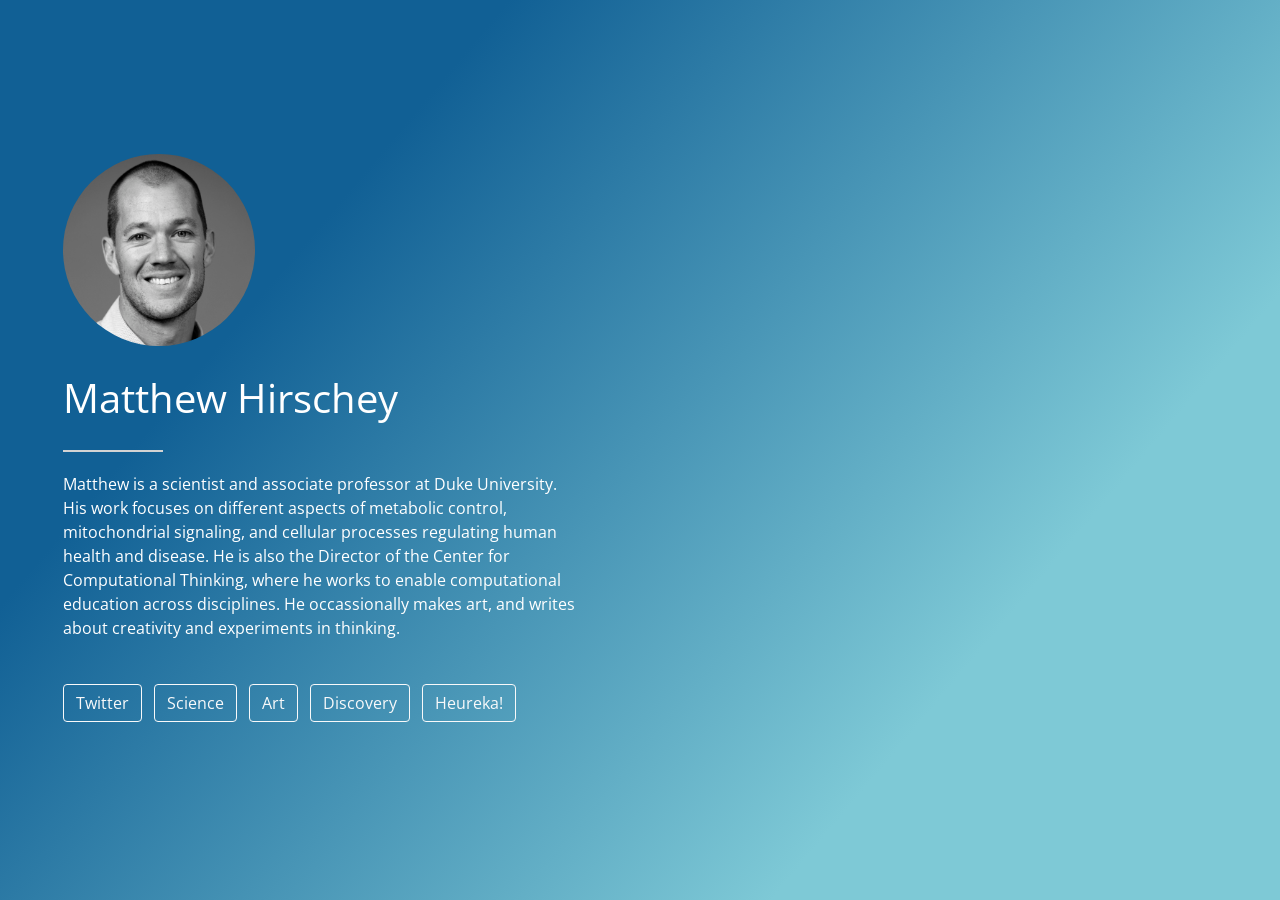
==== index.html @ 36701a54 "add art" ====
<!doctype html>
<html lang="en">
  <head>
    <!-- Required meta tags -->
    <meta charset="utf-8">
    <meta name="viewport" content="width=device-width, initial-scale=1, shrink-to-fit=no">

    <!-- Bootstrap CSS -->
    <link rel="stylesheet" href="data:text/css; charset=utf-8;charset=utf-8,%3Aroot%7B%2D%2Dblue%3A%23007bff%3B%2D%2Dindigo%3A%236610f2%3B%2D%2Dpurple%3A%236f42c1%3B%2D%2Dpink%3A%23e83e8c%3B%2D%2Dred%3A%23dc3545%3B%2D%2Dorange%3A%23fd7e14%3B%2D%2Dyellow%3A%23ffc107%3B%2D%2Dgreen%3A%2328a745%3B%2D%2Dteal%3A%2320c997%3B%2D%2Dcyan%3A%2317a2b8%3B%2D%2Dwhite%3A%23fff%3B%2D%2Dgray%3A%236c757d%3B%2D%2Dgray%2Ddark%3A%23343a40%3B%2D%2Dprimary%3A%23007bff%3B%2D%2Dsecondary%3A%236c757d%3B%2D%2Dsuccess%3A%2328a745%3B%2D%2Dinfo%3A%2317a2b8%3B%2D%2Dwarning%3A%23ffc107%3B%2D%2Ddanger%3A%23dc3545%3B%2D%2Dlight%3A%23f8f9fa%3B%2D%2Ddark%3A%23343a40%3B%2D%2Dbreakpoint%2Dxs%3A0%3B%2D%2Dbreakpoint%2Dsm%3A576px%3B%2D%2Dbreakpoint%2Dmd%3A768px%3B%2D%2Dbreakpoint%2Dlg%3A992px%3B%2D%2Dbreakpoint%2Dxl%3A1200px%3B%2D%2Dfont%2Dfamily%2Dsans%2Dserif%3A%2Dapple%2Dsystem%2CBlinkMacSystemFont%2C%22Segoe%20UI%22%2CRoboto%2C%22Helvetica%20Neue%22%2CArial%2C%22Noto%20Sans%22%2Csans%2Dserif%2C%22Apple%20Color%20Emoji%22%2C%22Segoe%20UI%20Emoji%22%2C%22Segoe%20UI%20Symbol%22%2C%22Noto%20Color%20Emoji%22%3B%2D%2Dfont%2Dfamily%2Dmonospace%3ASFMono%2DRegular%2CMenlo%2CMonaco%2CConsolas%2C%22Liberation%20Mono%22%2C%22Courier%20New%22%2Cmonospace%7D%2A%2C%3A%3Aafter%2C%3A%3Abefore%7Bbox%2Dsizing%3Aborder%2Dbox%7Dhtml%7Bfont%2Dfamily%3Asans%2Dserif%3Bline%2Dheight%3A1%2E15%3B%2Dwebkit%2Dtext%2Dsize%2Dadjust%3A100%25%3B%2Dwebkit%2Dtap%2Dhighlight%2Dcolor%3Atransparent%7Darticle%2Caside%2Cfigcaption%2Cfigure%2Cfooter%2Cheader%2Chgroup%2Cmain%2Cnav%2Csection%7Bdisplay%3Ablock%7Dbody%7Bmargin%3A0%3Bfont%2Dfamily%3A%2Dapple%2Dsystem%2CBlinkMacSystemFont%2C%22Segoe%20UI%22%2CRoboto%2C%22Helvetica%20Neue%22%2CArial%2C%22Noto%20Sans%22%2Csans%2Dserif%2C%22Apple%20Color%20Emoji%22%2C%22Segoe%20UI%20Emoji%22%2C%22Segoe%20UI%20Symbol%22%2C%22Noto%20Color%20Emoji%22%3Bfont%2Dsize%3A1rem%3Bfont%2Dweight%3A400%3Bline%2Dheight%3A1%2E5%3Bcolor%3A%23212529%3Btext%2Dalign%3Aleft%3Bbackground%2Dcolor%3A%23fff%7D%5Btabindex%3D%22%2D1%22%5D%3Afocus%3Anot%28%3Afocus%2Dvisible%29%7Boutline%3A0%21important%7Dhr%7Bbox%2Dsizing%3Acontent%2Dbox%3Bheight%3A0%3Boverflow%3Avisible%7Dh1%2Ch2%2Ch3%2Ch4%2Ch5%2Ch6%7Bmargin%2Dtop%3A0%3Bmargin%2Dbottom%3A%2E5rem%7Dp%7Bmargin%2Dtop%3A0%3Bmargin%2Dbottom%3A1rem%7Dabbr%5Bdata%2Doriginal%2Dtitle%5D%2Cabbr%5Btitle%5D%7Btext%2Ddecoration%3Aunderline%3B%2Dwebkit%2Dtext%2Ddecoration%3Aunderline%20dotted%3Btext%2Ddecoration%3Aunderline%20dotted%3Bcursor%3Ahelp%3Bborder%2Dbottom%3A0%3B%2Dwebkit%2Dtext%2Ddecoration%2Dskip%2Dink%3Anone%3Btext%2Ddecoration%2Dskip%2Dink%3Anone%7Daddress%7Bmargin%2Dbottom%3A1rem%3Bfont%2Dstyle%3Anormal%3Bline%2Dheight%3Ainherit%7Ddl%2Col%2Cul%7Bmargin%2Dtop%3A0%3Bmargin%2Dbottom%3A1rem%7Dol%20ol%2Col%20ul%2Cul%20ol%2Cul%20ul%7Bmargin%2Dbottom%3A0%7Ddt%7Bfont%2Dweight%3A700%7Ddd%7Bmargin%2Dbottom%3A%2E5rem%3Bmargin%2Dleft%3A0%7Dblockquote%7Bmargin%3A0%200%201rem%7Db%2Cstrong%7Bfont%2Dweight%3Abolder%7Dsmall%7Bfont%2Dsize%3A80%25%7Dsub%2Csup%7Bposition%3Arelative%3Bfont%2Dsize%3A75%25%3Bline%2Dheight%3A0%3Bvertical%2Dalign%3Abaseline%7Dsub%7Bbottom%3A%2D%2E25em%7Dsup%7Btop%3A%2D%2E5em%7Da%7Bcolor%3A%23007bff%3Btext%2Ddecoration%3Anone%3Bbackground%2Dcolor%3Atransparent%7Da%3Ahover%7Bcolor%3A%230056b3%3Btext%2Ddecoration%3Aunderline%7Da%3Anot%28%5Bhref%5D%29%7Bcolor%3Ainherit%3Btext%2Ddecoration%3Anone%7Da%3Anot%28%5Bhref%5D%29%3Ahover%7Bcolor%3Ainherit%3Btext%2Ddecoration%3Anone%7Dcode%2Ckbd%2Cpre%2Csamp%7Bfont%2Dfamily%3ASFMono%2DRegular%2CMenlo%2CMonaco%2CConsolas%2C%22Liberation%20Mono%22%2C%22Courier%20New%22%2Cmonospace%3Bfont%2Dsize%3A1em%7Dpre%7Bmargin%2Dtop%3A0%3Bmargin%2Dbottom%3A1rem%3Boverflow%3Aauto%3B%2Dms%2Doverflow%2Dstyle%3Ascrollbar%7Dfigure%7Bmargin%3A0%200%201rem%7Dimg%7Bvertical%2Dalign%3Amiddle%3Bborder%2Dstyle%3Anone%7Dsvg%7Boverflow%3Ahidden%3Bvertical%2Dalign%3Amiddle%7Dtable%7Bborder%2Dcollapse%3Acollapse%7Dcaption%7Bpadding%2Dtop%3A%2E75rem%3Bpadding%2Dbottom%3A%2E75rem%3Bcolor%3A%236c757d%3Btext%2Dalign%3Aleft%3Bcaption%2Dside%3Abottom%7Dth%7Btext%2Dalign%3Ainherit%7Dlabel%7Bdisplay%3Ainline%2Dblock%3Bmargin%2Dbottom%3A%2E5rem%7Dbutton%7Bborder%2Dradius%3A0%7Dbutton%3Afocus%7Boutline%3A1px%20dotted%3Boutline%3A5px%20auto%20%2Dwebkit%2Dfocus%2Dring%2Dcolor%7Dbutton%2Cinput%2Coptgroup%2Cselect%2Ctextarea%7Bmargin%3A0%3Bfont%2Dfamily%3Ainherit%3Bfont%2Dsize%3Ainherit%3Bline%2Dheight%3Ainherit%7Dbutton%2Cinput%7Boverflow%3Avisible%7Dbutton%2Cselect%7Btext%2Dtransform%3Anone%7D%5Brole%3Dbutton%5D%7Bcursor%3Apointer%7Dselect%7Bword%2Dwrap%3Anormal%7D%5Btype%3Dbutton%5D%2C%5Btype%3Dreset%5D%2C%5Btype%3Dsubmit%5D%2Cbutton%7B%2Dwebkit%2Dappearance%3Abutton%7D%5Btype%3Dbutton%5D%3Anot%28%3Adisabled%29%2C%5Btype%3Dreset%5D%3Anot%28%3Adisabled%29%2C%5Btype%3Dsubmit%5D%3Anot%28%3Adisabled%29%2Cbutton%3Anot%28%3Adisabled%29%7Bcursor%3Apointer%7D%5Btype%3Dbutton%5D%3A%3A%2Dmoz%2Dfocus%2Dinner%2C%5Btype%3Dreset%5D%3A%3A%2Dmoz%2Dfocus%2Dinner%2C%5Btype%3Dsubmit%5D%3A%3A%2Dmoz%2Dfocus%2Dinner%2Cbutton%3A%3A%2Dmoz%2Dfocus%2Dinner%7Bpadding%3A0%3Bborder%2Dstyle%3Anone%7Dinput%5Btype%3Dcheckbox%5D%2Cinput%5Btype%3Dradio%5D%7Bbox%2Dsizing%3Aborder%2Dbox%3Bpadding%3A0%7Dtextarea%7Boverflow%3Aauto%3Bresize%3Avertical%7Dfieldset%7Bmin%2Dwidth%3A0%3Bpadding%3A0%3Bmargin%3A0%3Bborder%3A0%7Dlegend%7Bdisplay%3Ablock%3Bwidth%3A100%25%3Bmax%2Dwidth%3A100%25%3Bpadding%3A0%3Bmargin%2Dbottom%3A%2E5rem%3Bfont%2Dsize%3A1%2E5rem%3Bline%2Dheight%3Ainherit%3Bcolor%3Ainherit%3Bwhite%2Dspace%3Anormal%7Dprogress%7Bvertical%2Dalign%3Abaseline%7D%5Btype%3Dnumber%5D%3A%3A%2Dwebkit%2Dinner%2Dspin%2Dbutton%2C%5Btype%3Dnumber%5D%3A%3A%2Dwebkit%2Douter%2Dspin%2Dbutton%7Bheight%3Aauto%7D%5Btype%3Dsearch%5D%7Boutline%2Doffset%3A%2D2px%3B%2Dwebkit%2Dappearance%3Anone%7D%5Btype%3Dsearch%5D%3A%3A%2Dwebkit%2Dsearch%2Ddecoration%7B%2Dwebkit%2Dappearance%3Anone%7D%3A%3A%2Dwebkit%2Dfile%2Dupload%2Dbutton%7Bfont%3Ainherit%3B%2Dwebkit%2Dappearance%3Abutton%7Doutput%7Bdisplay%3Ainline%2Dblock%7Dsummary%7Bdisplay%3Alist%2Ditem%3Bcursor%3Apointer%7Dtemplate%7Bdisplay%3Anone%7D%5Bhidden%5D%7Bdisplay%3Anone%21important%7D%2Eh1%2C%2Eh2%2C%2Eh3%2C%2Eh4%2C%2Eh5%2C%2Eh6%2Ch1%2Ch2%2Ch3%2Ch4%2Ch5%2Ch6%7Bmargin%2Dbottom%3A%2E5rem%3Bfont%2Dweight%3A500%3Bline%2Dheight%3A1%2E2%7D%2Eh1%2Ch1%7Bfont%2Dsize%3A2%2E5rem%7D%2Eh2%2Ch2%7Bfont%2Dsize%3A2rem%7D%2Eh3%2Ch3%7Bfont%2Dsize%3A1%2E75rem%7D%2Eh4%2Ch4%7Bfont%2Dsize%3A1%2E5rem%7D%2Eh5%2Ch5%7Bfont%2Dsize%3A1%2E25rem%7D%2Eh6%2Ch6%7Bfont%2Dsize%3A1rem%7D%2Elead%7Bfont%2Dsize%3A1%2E25rem%3Bfont%2Dweight%3A300%7D%2Edisplay%2D1%7Bfont%2Dsize%3A6rem%3Bfont%2Dweight%3A300%3Bline%2Dheight%3A1%2E2%7D%2Edisplay%2D2%7Bfont%2Dsize%3A5%2E5rem%3Bfont%2Dweight%3A300%3Bline%2Dheight%3A1%2E2%7D%2Edisplay%2D3%7Bfont%2Dsize%3A4%2E5rem%3Bfont%2Dweight%3A300%3Bline%2Dheight%3A1%2E2%7D%2Edisplay%2D4%7Bfont%2Dsize%3A3%2E5rem%3Bfont%2Dweight%3A300%3Bline%2Dheight%3A1%2E2%7Dhr%7Bmargin%2Dtop%3A1rem%3Bmargin%2Dbottom%3A1rem%3Bborder%3A0%3Bborder%2Dtop%3A1px%20solid%20rgba%280%2C0%2C0%2C%2E1%29%7D%2Esmall%2Csmall%7Bfont%2Dsize%3A80%25%3Bfont%2Dweight%3A400%7D%2Emark%2Cmark%7Bpadding%3A%2E2em%3Bbackground%2Dcolor%3A%23fcf8e3%7D%2Elist%2Dunstyled%7Bpadding%2Dleft%3A0%3Blist%2Dstyle%3Anone%7D%2Elist%2Dinline%7Bpadding%2Dleft%3A0%3Blist%2Dstyle%3Anone%7D%2Elist%2Dinline%2Ditem%7Bdisplay%3Ainline%2Dblock%7D%2Elist%2Dinline%2Ditem%3Anot%28%3Alast%2Dchild%29%7Bmargin%2Dright%3A%2E5rem%7D%2Einitialism%7Bfont%2Dsize%3A90%25%3Btext%2Dtransform%3Auppercase%7D%2Eblockquote%7Bmargin%2Dbottom%3A1rem%3Bfont%2Dsize%3A1%2E25rem%7D%2Eblockquote%2Dfooter%7Bdisplay%3Ablock%3Bfont%2Dsize%3A80%25%3Bcolor%3A%236c757d%7D%2Eblockquote%2Dfooter%3A%3Abefore%7Bcontent%3A%22%5C2014%5C00A0%22%7D%2Eimg%2Dfluid%7Bmax%2Dwidth%3A100%25%3Bheight%3Aauto%7D%2Eimg%2Dthumbnail%7Bpadding%3A%2E25rem%3Bbackground%2Dcolor%3A%23fff%3Bborder%3A1px%20solid%20%23dee2e6%3Bborder%2Dradius%3A%2E25rem%3Bmax%2Dwidth%3A100%25%3Bheight%3Aauto%7D%2Efigure%7Bdisplay%3Ainline%2Dblock%7D%2Efigure%2Dimg%7Bmargin%2Dbottom%3A%2E5rem%3Bline%2Dheight%3A1%7D%2Efigure%2Dcaption%7Bfont%2Dsize%3A90%25%3Bcolor%3A%236c757d%7Dcode%7Bfont%2Dsize%3A87%2E5%25%3Bcolor%3A%23e83e8c%3Bword%2Dwrap%3Abreak%2Dword%7Da%3Ecode%7Bcolor%3Ainherit%7Dkbd%7Bpadding%3A%2E2rem%20%2E4rem%3Bfont%2Dsize%3A87%2E5%25%3Bcolor%3A%23fff%3Bbackground%2Dcolor%3A%23212529%3Bborder%2Dradius%3A%2E2rem%7Dkbd%20kbd%7Bpadding%3A0%3Bfont%2Dsize%3A100%25%3Bfont%2Dweight%3A700%7Dpre%7Bdisplay%3Ablock%3Bfont%2Dsize%3A87%2E5%25%3Bcolor%3A%23212529%7Dpre%20code%7Bfont%2Dsize%3Ainherit%3Bcolor%3Ainherit%3Bword%2Dbreak%3Anormal%7D%2Epre%2Dscrollable%7Bmax%2Dheight%3A340px%3Boverflow%2Dy%3Ascroll%7D%2Econtainer%7Bwidth%3A100%25%3Bpadding%2Dright%3A15px%3Bpadding%2Dleft%3A15px%3Bmargin%2Dright%3Aauto%3Bmargin%2Dleft%3Aauto%7D%40media%20%28min%2Dwidth%3A576px%29%7B%2Econtainer%7Bmax%2Dwidth%3A540px%7D%7D%40media%20%28min%2Dwidth%3A768px%29%7B%2Econtainer%7Bmax%2Dwidth%3A720px%7D%7D%40media%20%28min%2Dwidth%3A992px%29%7B%2Econtainer%7Bmax%2Dwidth%3A960px%7D%7D%40media%20%28min%2Dwidth%3A1200px%29%7B%2Econtainer%7Bmax%2Dwidth%3A1140px%7D%7D%2Econtainer%2Dfluid%2C%2Econtainer%2Dlg%2C%2Econtainer%2Dmd%2C%2Econtainer%2Dsm%2C%2Econtainer%2Dxl%7Bwidth%3A100%25%3Bpadding%2Dright%3A15px%3Bpadding%2Dleft%3A15px%3Bmargin%2Dright%3Aauto%3Bmargin%2Dleft%3Aauto%7D%40media%20%28min%2Dwidth%3A576px%29%7B%2Econtainer%2C%2Econtainer%2Dsm%7Bmax%2Dwidth%3A540px%7D%7D%40media%20%28min%2Dwidth%3A768px%29%7B%2Econtainer%2C%2Econtainer%2Dmd%2C%2Econtainer%2Dsm%7Bmax%2Dwidth%3A720px%7D%7D%40media%20%28min%2Dwidth%3A992px%29%7B%2Econtainer%2C%2Econtainer%2Dlg%2C%2Econtainer%2Dmd%2C%2Econtainer%2Dsm%7Bmax%2Dwidth%3A960px%7D%7D%40media%20%28min%2Dwidth%3A1200px%29%7B%2Econtainer%2C%2Econtainer%2Dlg%2C%2Econtainer%2Dmd%2C%2Econtainer%2Dsm%2C%2Econtainer%2Dxl%7Bmax%2Dwidth%3A1140px%7D%7D%2Erow%7Bdisplay%3A%2Dms%2Dflexbox%3Bdisplay%3Aflex%3B%2Dms%2Dflex%2Dwrap%3Awrap%3Bflex%2Dwrap%3Awrap%3Bmargin%2Dright%3A%2D15px%3Bmargin%2Dleft%3A%2D15px%7D%2Eno%2Dgutters%7Bmargin%2Dright%3A0%3Bmargin%2Dleft%3A0%7D%2Eno%2Dgutters%3E%2Ecol%2C%2Eno%2Dgutters%3E%5Bclass%2A%3Dcol%2D%5D%7Bpadding%2Dright%3A0%3Bpadding%2Dleft%3A0%7D%2Ecol%2C%2Ecol%2D1%2C%2Ecol%2D10%2C%2Ecol%2D11%2C%2Ecol%2D12%2C%2Ecol%2D2%2C%2Ecol%2D3%2C%2Ecol%2D4%2C%2Ecol%2D5%2C%2Ecol%2D6%2C%2Ecol%2D7%2C%2Ecol%2D8%2C%2Ecol%2D9%2C%2Ecol%2Dauto%2C%2Ecol%2Dlg%2C%2Ecol%2Dlg%2D1%2C%2Ecol%2Dlg%2D10%2C%2Ecol%2Dlg%2D11%2C%2Ecol%2Dlg%2D12%2C%2Ecol%2Dlg%2D2%2C%2Ecol%2Dlg%2D3%2C%2Ecol%2Dlg%2D4%2C%2Ecol%2Dlg%2D5%2C%2Ecol%2Dlg%2D6%2C%2Ecol%2Dlg%2D7%2C%2Ecol%2Dlg%2D8%2C%2Ecol%2Dlg%2D9%2C%2Ecol%2Dlg%2Dauto%2C%2Ecol%2Dmd%2C%2Ecol%2Dmd%2D1%2C%2Ecol%2Dmd%2D10%2C%2Ecol%2Dmd%2D11%2C%2Ecol%2Dmd%2D12%2C%2Ecol%2Dmd%2D2%2C%2Ecol%2Dmd%2D3%2C%2Ecol%2Dmd%2D4%2C%2Ecol%2Dmd%2D5%2C%2Ecol%2Dmd%2D6%2C%2Ecol%2Dmd%2D7%2C%2Ecol%2Dmd%2D8%2C%2Ecol%2Dmd%2D9%2C%2Ecol%2Dmd%2Dauto%2C%2Ecol%2Dsm%2C%2Ecol%2Dsm%2D1%2C%2Ecol%2Dsm%2D10%2C%2Ecol%2Dsm%2D11%2C%2Ecol%2Dsm%2D12%2C%2Ecol%2Dsm%2D2%2C%2Ecol%2Dsm%2D3%2C%2Ecol%2Dsm%2D4%2C%2Ecol%2Dsm%2D5%2C%2Ecol%2Dsm%2D6%2C%2Ecol%2Dsm%2D7%2C%2Ecol%2Dsm%2D8%2C%2Ecol%2Dsm%2D9%2C%2Ecol%2Dsm%2Dauto%2C%2Ecol%2Dxl%2C%2Ecol%2Dxl%2D1%2C%2Ecol%2Dxl%2D10%2C%2Ecol%2Dxl%2D11%2C%2Ecol%2Dxl%2D12%2C%2Ecol%2Dxl%2D2%2C%2Ecol%2Dxl%2D3%2C%2Ecol%2Dxl%2D4%2C%2Ecol%2Dxl%2D5%2C%2Ecol%2Dxl%2D6%2C%2Ecol%2Dxl%2D7%2C%2Ecol%2Dxl%2D8%2C%2Ecol%2Dxl%2D9%2C%2Ecol%2Dxl%2Dauto%7Bposition%3Arelative%3Bwidth%3A100%25%3Bpadding%2Dright%3A15px%3Bpadding%2Dleft%3A15px%7D%2Ecol%7B%2Dms%2Dflex%2Dpreferred%2Dsize%3A0%3Bflex%2Dbasis%3A0%3B%2Dms%2Dflex%2Dpositive%3A1%3Bflex%2Dgrow%3A1%3Bmin%2Dwidth%3A0%3Bmax%2Dwidth%3A100%25%7D%2Erow%2Dcols%2D1%3E%2A%7B%2Dms%2Dflex%3A0%200%20100%25%3Bflex%3A0%200%20100%25%3Bmax%2Dwidth%3A100%25%7D%2Erow%2Dcols%2D2%3E%2A%7B%2Dms%2Dflex%3A0%200%2050%25%3Bflex%3A0%200%2050%25%3Bmax%2Dwidth%3A50%25%7D%2Erow%2Dcols%2D3%3E%2A%7B%2Dms%2Dflex%3A0%200%2033%2E333333%25%3Bflex%3A0%200%2033%2E333333%25%3Bmax%2Dwidth%3A33%2E333333%25%7D%2Erow%2Dcols%2D4%3E%2A%7B%2Dms%2Dflex%3A0%200%2025%25%3Bflex%3A0%200%2025%25%3Bmax%2Dwidth%3A25%25%7D%2Erow%2Dcols%2D5%3E%2A%7B%2Dms%2Dflex%3A0%200%2020%25%3Bflex%3A0%200%2020%25%3Bmax%2Dwidth%3A20%25%7D%2Erow%2Dcols%2D6%3E%2A%7B%2Dms%2Dflex%3A0%200%2016%2E666667%25%3Bflex%3A0%200%2016%2E666667%25%3Bmax%2Dwidth%3A16%2E666667%25%7D%2Ecol%2Dauto%7B%2Dms%2Dflex%3A0%200%20auto%3Bflex%3A0%200%20auto%3Bwidth%3Aauto%3Bmax%2Dwidth%3A100%25%7D%2Ecol%2D1%7B%2Dms%2Dflex%3A0%200%208%2E333333%25%3Bflex%3A0%200%208%2E333333%25%3Bmax%2Dwidth%3A8%2E333333%25%7D%2Ecol%2D2%7B%2Dms%2Dflex%3A0%200%2016%2E666667%25%3Bflex%3A0%200%2016%2E666667%25%3Bmax%2Dwidth%3A16%2E666667%25%7D%2Ecol%2D3%7B%2Dms%2Dflex%3A0%200%2025%25%3Bflex%3A0%200%2025%25%3Bmax%2Dwidth%3A25%25%7D%2Ecol%2D4%7B%2Dms%2Dflex%3A0%200%2033%2E333333%25%3Bflex%3A0%200%2033%2E333333%25%3Bmax%2Dwidth%3A33%2E333333%25%7D%2Ecol%2D5%7B%2Dms%2Dflex%3A0%200%2041%2E666667%25%3Bflex%3A0%200%2041%2E666667%25%3Bmax%2Dwidth%3A41%2E666667%25%7D%2Ecol%2D6%7B%2Dms%2Dflex%3A0%200%2050%25%3Bflex%3A0%200%2050%25%3Bmax%2Dwidth%3A50%25%7D%2Ecol%2D7%7B%2Dms%2Dflex%3A0%200%2058%2E333333%25%3Bflex%3A0%200%2058%2E333333%25%3Bmax%2Dwidth%3A58%2E333333%25%7D%2Ecol%2D8%7B%2Dms%2Dflex%3A0%200%2066%2E666667%25%3Bflex%3A0%200%2066%2E666667%25%3Bmax%2Dwidth%3A66%2E666667%25%7D%2Ecol%2D9%7B%2Dms%2Dflex%3A0%200%2075%25%3Bflex%3A0%200%2075%25%3Bmax%2Dwidth%3A75%25%7D%2Ecol%2D10%7B%2Dms%2Dflex%3A0%200%2083%2E333333%25%3Bflex%3A0%200%2083%2E333333%25%3Bmax%2Dwidth%3A83%2E333333%25%7D%2Ecol%2D11%7B%2Dms%2Dflex%3A0%200%2091%2E666667%25%3Bflex%3A0%200%2091%2E666667%25%3Bmax%2Dwidth%3A91%2E666667%25%7D%2Ecol%2D12%7B%2Dms%2Dflex%3A0%200%20100%25%3Bflex%3A0%200%20100%25%3Bmax%2Dwidth%3A100%25%7D%2Eorder%2Dfirst%7B%2Dms%2Dflex%2Dorder%3A%2D1%3Border%3A%2D1%7D%2Eorder%2Dlast%7B%2Dms%2Dflex%2Dorder%3A13%3Border%3A13%7D%2Eorder%2D0%7B%2Dms%2Dflex%2Dorder%3A0%3Border%3A0%7D%2Eorder%2D1%7B%2Dms%2Dflex%2Dorder%3A1%3Border%3A1%7D%2Eorder%2D2%7B%2Dms%2Dflex%2Dorder%3A2%3Border%3A2%7D%2Eorder%2D3%7B%2Dms%2Dflex%2Dorder%3A3%3Border%3A3%7D%2Eorder%2D4%7B%2Dms%2Dflex%2Dorder%3A4%3Border%3A4%7D%2Eorder%2D5%7B%2Dms%2Dflex%2Dorder%3A5%3Border%3A5%7D%2Eorder%2D6%7B%2Dms%2Dflex%2Dorder%3A6%3Border%3A6%7D%2Eorder%2D7%7B%2Dms%2Dflex%2Dorder%3A7%3Border%3A7%7D%2Eorder%2D8%7B%2Dms%2Dflex%2Dorder%3A8%3Border%3A8%7D%2Eorder%2D9%7B%2Dms%2Dflex%2Dorder%3A9%3Border%3A9%7D%2Eorder%2D10%7B%2Dms%2Dflex%2Dorder%3A10%3Border%3A10%7D%2Eorder%2D11%7B%2Dms%2Dflex%2Dorder%3A11%3Border%3A11%7D%2Eorder%2D12%7B%2Dms%2Dflex%2Dorder%3A12%3Border%3A12%7D%2Eoffset%2D1%7Bmargin%2Dleft%3A8%2E333333%25%7D%2Eoffset%2D2%7Bmargin%2Dleft%3A16%2E666667%25%7D%2Eoffset%2D3%7Bmargin%2Dleft%3A25%25%7D%2Eoffset%2D4%7Bmargin%2Dleft%3A33%2E333333%25%7D%2Eoffset%2D5%7Bmargin%2Dleft%3A41%2E666667%25%7D%2Eoffset%2D6%7Bmargin%2Dleft%3A50%25%7D%2Eoffset%2D7%7Bmargin%2Dleft%3A58%2E333333%25%7D%2Eoffset%2D8%7Bmargin%2Dleft%3A66%2E666667%25%7D%2Eoffset%2D9%7Bmargin%2Dleft%3A75%25%7D%2Eoffset%2D10%7Bmargin%2Dleft%3A83%2E333333%25%7D%2Eoffset%2D11%7Bmargin%2Dleft%3A91%2E666667%25%7D%40media%20%28min%2Dwidth%3A576px%29%7B%2Ecol%2Dsm%7B%2Dms%2Dflex%2Dpreferred%2Dsize%3A0%3Bflex%2Dbasis%3A0%3B%2Dms%2Dflex%2Dpositive%3A1%3Bflex%2Dgrow%3A1%3Bmin%2Dwidth%3A0%3Bmax%2Dwidth%3A100%25%7D%2Erow%2Dcols%2Dsm%2D1%3E%2A%7B%2Dms%2Dflex%3A0%200%20100%25%3Bflex%3A0%200%20100%25%3Bmax%2Dwidth%3A100%25%7D%2Erow%2Dcols%2Dsm%2D2%3E%2A%7B%2Dms%2Dflex%3A0%200%2050%25%3Bflex%3A0%200%2050%25%3Bmax%2Dwidth%3A50%25%7D%2Erow%2Dcols%2Dsm%2D3%3E%2A%7B%2Dms%2Dflex%3A0%200%2033%2E333333%25%3Bflex%3A0%200%2033%2E333333%25%3Bmax%2Dwidth%3A33%2E333333%25%7D%2Erow%2Dcols%2Dsm%2D4%3E%2A%7B%2Dms%2Dflex%3A0%200%2025%25%3Bflex%3A0%200%2025%25%3Bmax%2Dwidth%3A25%25%7D%2Erow%2Dcols%2Dsm%2D5%3E%2A%7B%2Dms%2Dflex%3A0%200%2020%25%3Bflex%3A0%200%2020%25%3Bmax%2Dwidth%3A20%25%7D%2Erow%2Dcols%2Dsm%2D6%3E%2A%7B%2Dms%2Dflex%3A0%200%2016%2E666667%25%3Bflex%3A0%200%2016%2E666667%25%3Bmax%2Dwidth%3A16%2E666667%25%7D%2Ecol%2Dsm%2Dauto%7B%2Dms%2Dflex%3A0%200%20auto%3Bflex%3A0%200%20auto%3Bwidth%3Aauto%3Bmax%2Dwidth%3A100%25%7D%2Ecol%2Dsm%2D1%7B%2Dms%2Dflex%3A0%200%208%2E333333%25%3Bflex%3A0%200%208%2E333333%25%3Bmax%2Dwidth%3A8%2E333333%25%7D%2Ecol%2Dsm%2D2%7B%2Dms%2Dflex%3A0%200%2016%2E666667%25%3Bflex%3A0%200%2016%2E666667%25%3Bmax%2Dwidth%3A16%2E666667%25%7D%2Ecol%2Dsm%2D3%7B%2Dms%2Dflex%3A0%200%2025%25%3Bflex%3A0%200%2025%25%3Bmax%2Dwidth%3A25%25%7D%2Ecol%2Dsm%2D4%7B%2Dms%2Dflex%3A0%200%2033%2E333333%25%3Bflex%3A0%200%2033%2E333333%25%3Bmax%2Dwidth%3A33%2E333333%25%7D%2Ecol%2Dsm%2D5%7B%2Dms%2Dflex%3A0%200%2041%2E666667%25%3Bflex%3A0%200%2041%2E666667%25%3Bmax%2Dwidth%3A41%2E666667%25%7D%2Ecol%2Dsm%2D6%7B%2Dms%2Dflex%3A0%200%2050%25%3Bflex%3A0%200%2050%25%3Bmax%2Dwidth%3A50%25%7D%2Ecol%2Dsm%2D7%7B%2Dms%2Dflex%3A0%200%2058%2E333333%25%3Bflex%3A0%200%2058%2E333333%25%3Bmax%2Dwidth%3A58%2E333333%25%7D%2Ecol%2Dsm%2D8%7B%2Dms%2Dflex%3A0%200%2066%2E666667%25%3Bflex%3A0%200%2066%2E666667%25%3Bmax%2Dwidth%3A66%2E666667%25%7D%2Ecol%2Dsm%2D9%7B%2Dms%2Dflex%3A0%200%2075%25%3Bflex%3A0%200%2075%25%3Bmax%2Dwidth%3A75%25%7D%2Ecol%2Dsm%2D10%7B%2Dms%2Dflex%3A0%200%2083%2E333333%25%3Bflex%3A0%200%2083%2E333333%25%3Bmax%2Dwidth%3A83%2E333333%25%7D%2Ecol%2Dsm%2D11%7B%2Dms%2Dflex%3A0%200%2091%2E666667%25%3Bflex%3A0%200%2091%2E666667%25%3Bmax%2Dwidth%3A91%2E666667%25%7D%2Ecol%2Dsm%2D12%7B%2Dms%2Dflex%3A0%200%20100%25%3Bflex%3A0%200%20100%25%3Bmax%2Dwidth%3A100%25%7D%2Eorder%2Dsm%2Dfirst%7B%2Dms%2Dflex%2Dorder%3A%2D1%3Border%3A%2D1%7D%2Eorder%2Dsm%2Dlast%7B%2Dms%2Dflex%2Dorder%3A13%3Border%3A13%7D%2Eorder%2Dsm%2D0%7B%2Dms%2Dflex%2Dorder%3A0%3Border%3A0%7D%2Eorder%2Dsm%2D1%7B%2Dms%2Dflex%2Dorder%3A1%3Border%3A1%7D%2Eorder%2Dsm%2D2%7B%2Dms%2Dflex%2Dorder%3A2%3Border%3A2%7D%2Eorder%2Dsm%2D3%7B%2Dms%2Dflex%2Dorder%3A3%3Border%3A3%7D%2Eorder%2Dsm%2D4%7B%2Dms%2Dflex%2Dorder%3A4%3Border%3A4%7D%2Eorder%2Dsm%2D5%7B%2Dms%2Dflex%2Dorder%3A5%3Border%3A5%7D%2Eorder%2Dsm%2D6%7B%2Dms%2Dflex%2Dorder%3A6%3Border%3A6%7D%2Eorder%2Dsm%2D7%7B%2Dms%2Dflex%2Dorder%3A7%3Border%3A7%7D%2Eorder%2Dsm%2D8%7B%2Dms%2Dflex%2Dorder%3A8%3Border%3A8%7D%2Eorder%2Dsm%2D9%7B%2Dms%2Dflex%2Dorder%3A9%3Border%3A9%7D%2Eorder%2Dsm%2D10%7B%2Dms%2Dflex%2Dorder%3A10%3Border%3A10%7D%2Eorder%2Dsm%2D11%7B%2Dms%2Dflex%2Dorder%3A11%3Border%3A11%7D%2Eorder%2Dsm%2D12%7B%2Dms%2Dflex%2Dorder%3A12%3Border%3A12%7D%2Eoffset%2Dsm%2D0%7Bmargin%2Dleft%3A0%7D%2Eoffset%2Dsm%2D1%7Bmargin%2Dleft%3A8%2E333333%25%7D%2Eoffset%2Dsm%2D2%7Bmargin%2Dleft%3A16%2E666667%25%7D%2Eoffset%2Dsm%2D3%7Bmargin%2Dleft%3A25%25%7D%2Eoffset%2Dsm%2D4%7Bmargin%2Dleft%3A33%2E333333%25%7D%2Eoffset%2Dsm%2D5%7Bmargin%2Dleft%3A41%2E666667%25%7D%2Eoffset%2Dsm%2D6%7Bmargin%2Dleft%3A50%25%7D%2Eoffset%2Dsm%2D7%7Bmargin%2Dleft%3A58%2E333333%25%7D%2Eoffset%2Dsm%2D8%7Bmargin%2Dleft%3A66%2E666667%25%7D%2Eoffset%2Dsm%2D9%7Bmargin%2Dleft%3A75%25%7D%2Eoffset%2Dsm%2D10%7Bmargin%2Dleft%3A83%2E333333%25%7D%2Eoffset%2Dsm%2D11%7Bmargin%2Dleft%3A91%2E666667%25%7D%7D%40media%20%28min%2Dwidth%3A768px%29%7B%2Ecol%2Dmd%7B%2Dms%2Dflex%2Dpreferred%2Dsize%3A0%3Bflex%2Dbasis%3A0%3B%2Dms%2Dflex%2Dpositive%3A1%3Bflex%2Dgrow%3A1%3Bmin%2Dwidth%3A0%3Bmax%2Dwidth%3A100%25%7D%2Erow%2Dcols%2Dmd%2D1%3E%2A%7B%2Dms%2Dflex%3A0%200%20100%25%3Bflex%3A0%200%20100%25%3Bmax%2Dwidth%3A100%25%7D%2Erow%2Dcols%2Dmd%2D2%3E%2A%7B%2Dms%2Dflex%3A0%200%2050%25%3Bflex%3A0%200%2050%25%3Bmax%2Dwidth%3A50%25%7D%2Erow%2Dcols%2Dmd%2D3%3E%2A%7B%2Dms%2Dflex%3A0%200%2033%2E333333%25%3Bflex%3A0%200%2033%2E333333%25%3Bmax%2Dwidth%3A33%2E333333%25%7D%2Erow%2Dcols%2Dmd%2D4%3E%2A%7B%2Dms%2Dflex%3A0%200%2025%25%3Bflex%3A0%200%2025%25%3Bmax%2Dwidth%3A25%25%7D%2Erow%2Dcols%2Dmd%2D5%3E%2A%7B%2Dms%2Dflex%3A0%200%2020%25%3Bflex%3A0%200%2020%25%3Bmax%2Dwidth%3A20%25%7D%2Erow%2Dcols%2Dmd%2D6%3E%2A%7B%2Dms%2Dflex%3A0%200%2016%2E666667%25%3Bflex%3A0%200%2016%2E666667%25%3Bmax%2Dwidth%3A16%2E666667%25%7D%2Ecol%2Dmd%2Dauto%7B%2Dms%2Dflex%3A0%200%20auto%3Bflex%3A0%200%20auto%3Bwidth%3Aauto%3Bmax%2Dwidth%3A100%25%7D%2Ecol%2Dmd%2D1%7B%2Dms%2Dflex%3A0%200%208%2E333333%25%3Bflex%3A0%200%208%2E333333%25%3Bmax%2Dwidth%3A8%2E333333%25%7D%2Ecol%2Dmd%2D2%7B%2Dms%2Dflex%3A0%200%2016%2E666667%25%3Bflex%3A0%200%2016%2E666667%25%3Bmax%2Dwidth%3A16%2E666667%25%7D%2Ecol%2Dmd%2D3%7B%2Dms%2Dflex%3A0%200%2025%25%3Bflex%3A0%200%2025%25%3Bmax%2Dwidth%3A25%25%7D%2Ecol%2Dmd%2D4%7B%2Dms%2Dflex%3A0%200%2033%2E333333%25%3Bflex%3A0%200%2033%2E333333%25%3Bmax%2Dwidth%3A33%2E333333%25%7D%2Ecol%2Dmd%2D5%7B%2Dms%2Dflex%3A0%200%2041%2E666667%25%3Bflex%3A0%200%2041%2E666667%25%3Bmax%2Dwidth%3A41%2E666667%25%7D%2Ecol%2Dmd%2D6%7B%2Dms%2Dflex%3A0%200%2050%25%3Bflex%3A0%200%2050%25%3Bmax%2Dwidth%3A50%25%7D%2Ecol%2Dmd%2D7%7B%2Dms%2Dflex%3A0%200%2058%2E333333%25%3Bflex%3A0%200%2058%2E333333%25%3Bmax%2Dwidth%3A58%2E333333%25%7D%2Ecol%2Dmd%2D8%7B%2Dms%2Dflex%3A0%200%2066%2E666667%25%3Bflex%3A0%200%2066%2E666667%25%3Bmax%2Dwidth%3A66%2E666667%25%7D%2Ecol%2Dmd%2D9%7B%2Dms%2Dflex%3A0%200%2075%25%3Bflex%3A0%200%2075%25%3Bmax%2Dwidth%3A75%25%7D%2Ecol%2Dmd%2D10%7B%2Dms%2Dflex%3A0%200%2083%2E333333%25%3Bflex%3A0%200%2083%2E333333%25%3Bmax%2Dwidth%3A83%2E333333%25%7D%2Ecol%2Dmd%2D11%7B%2Dms%2Dflex%3A0%200%2091%2E666667%25%3Bflex%3A0%200%2091%2E666667%25%3Bmax%2Dwidth%3A91%2E666667%25%7D%2Ecol%2Dmd%2D12%7B%2Dms%2Dflex%3A0%200%20100%25%3Bflex%3A0%200%20100%25%3Bmax%2Dwidth%3A100%25%7D%2Eorder%2Dmd%2Dfirst%7B%2Dms%2Dflex%2Dorder%3A%2D1%3Border%3A%2D1%7D%2Eorder%2Dmd%2Dlast%7B%2Dms%2Dflex%2Dorder%3A13%3Border%3A13%7D%2Eorder%2Dmd%2D0%7B%2Dms%2Dflex%2Dorder%3A0%3Border%3A0%7D%2Eorder%2Dmd%2D1%7B%2Dms%2Dflex%2Dorder%3A1%3Border%3A1%7D%2Eorder%2Dmd%2D2%7B%2Dms%2Dflex%2Dorder%3A2%3Border%3A2%7D%2Eorder%2Dmd%2D3%7B%2Dms%2Dflex%2Dorder%3A3%3Border%3A3%7D%2Eorder%2Dmd%2D4%7B%2Dms%2Dflex%2Dorder%3A4%3Border%3A4%7D%2Eorder%2Dmd%2D5%7B%2Dms%2Dflex%2Dorder%3A5%3Border%3A5%7D%2Eorder%2Dmd%2D6%7B%2Dms%2Dflex%2Dorder%3A6%3Border%3A6%7D%2Eorder%2Dmd%2D7%7B%2Dms%2Dflex%2Dorder%3A7%3Border%3A7%7D%2Eorder%2Dmd%2D8%7B%2Dms%2Dflex%2Dorder%3A8%3Border%3A8%7D%2Eorder%2Dmd%2D9%7B%2Dms%2Dflex%2Dorder%3A9%3Border%3A9%7D%2Eorder%2Dmd%2D10%7B%2Dms%2Dflex%2Dorder%3A10%3Border%3A10%7D%2Eorder%2Dmd%2D11%7B%2Dms%2Dflex%2Dorder%3A11%3Border%3A11%7D%2Eorder%2Dmd%2D12%7B%2Dms%2Dflex%2Dorder%3A12%3Border%3A12%7D%2Eoffset%2Dmd%2D0%7Bmargin%2Dleft%3A0%7D%2Eoffset%2Dmd%2D1%7Bmargin%2Dleft%3A8%2E333333%25%7D%2Eoffset%2Dmd%2D2%7Bmargin%2Dleft%3A16%2E666667%25%7D%2Eoffset%2Dmd%2D3%7Bmargin%2Dleft%3A25%25%7D%2Eoffset%2Dmd%2D4%7Bmargin%2Dleft%3A33%2E333333%25%7D%2Eoffset%2Dmd%2D5%7Bmargin%2Dleft%3A41%2E666667%25%7D%2Eoffset%2Dmd%2D6%7Bmargin%2Dleft%3A50%25%7D%2Eoffset%2Dmd%2D7%7Bmargin%2Dleft%3A58%2E333333%25%7D%2Eoffset%2Dmd%2D8%7Bmargin%2Dleft%3A66%2E666667%25%7D%2Eoffset%2Dmd%2D9%7Bmargin%2Dleft%3A75%25%7D%2Eoffset%2Dmd%2D10%7Bmargin%2Dleft%3A83%2E333333%25%7D%2Eoffset%2Dmd%2D11%7Bmargin%2Dleft%3A91%2E666667%25%7D%7D%40media%20%28min%2Dwidth%3A992px%29%7B%2Ecol%2Dlg%7B%2Dms%2Dflex%2Dpreferred%2Dsize%3A0%3Bflex%2Dbasis%3A0%3B%2Dms%2Dflex%2Dpositive%3A1%3Bflex%2Dgrow%3A1%3Bmin%2Dwidth%3A0%3Bmax%2Dwidth%3A100%25%7D%2Erow%2Dcols%2Dlg%2D1%3E%2A%7B%2Dms%2Dflex%3A0%200%20100%25%3Bflex%3A0%200%20100%25%3Bmax%2Dwidth%3A100%25%7D%2Erow%2Dcols%2Dlg%2D2%3E%2A%7B%2Dms%2Dflex%3A0%200%2050%25%3Bflex%3A0%200%2050%25%3Bmax%2Dwidth%3A50%25%7D%2Erow%2Dcols%2Dlg%2D3%3E%2A%7B%2Dms%2Dflex%3A0%200%2033%2E333333%25%3Bflex%3A0%200%2033%2E333333%25%3Bmax%2Dwidth%3A33%2E333333%25%7D%2Erow%2Dcols%2Dlg%2D4%3E%2A%7B%2Dms%2Dflex%3A0%200%2025%25%3Bflex%3A0%200%2025%25%3Bmax%2Dwidth%3A25%25%7D%2Erow%2Dcols%2Dlg%2D5%3E%2A%7B%2Dms%2Dflex%3A0%200%2020%25%3Bflex%3A0%200%2020%25%3Bmax%2Dwidth%3A20%25%7D%2Erow%2Dcols%2Dlg%2D6%3E%2A%7B%2Dms%2Dflex%3A0%200%2016%2E666667%25%3Bflex%3A0%200%2016%2E666667%25%3Bmax%2Dwidth%3A16%2E666667%25%7D%2Ecol%2Dlg%2Dauto%7B%2Dms%2Dflex%3A0%200%20auto%3Bflex%3A0%200%20auto%3Bwidth%3Aauto%3Bmax%2Dwidth%3A100%25%7D%2Ecol%2Dlg%2D1%7B%2Dms%2Dflex%3A0%200%208%2E333333%25%3Bflex%3A0%200%208%2E333333%25%3Bmax%2Dwidth%3A8%2E333333%25%7D%2Ecol%2Dlg%2D2%7B%2Dms%2Dflex%3A0%200%2016%2E666667%25%3Bflex%3A0%200%2016%2E666667%25%3Bmax%2Dwidth%3A16%2E666667%25%7D%2Ecol%2Dlg%2D3%7B%2Dms%2Dflex%3A0%200%2025%25%3Bflex%3A0%200%2025%25%3Bmax%2Dwidth%3A25%25%7D%2Ecol%2Dlg%2D4%7B%2Dms%2Dflex%3A0%200%2033%2E333333%25%3Bflex%3A0%200%2033%2E333333%25%3Bmax%2Dwidth%3A33%2E333333%25%7D%2Ecol%2Dlg%2D5%7B%2Dms%2Dflex%3A0%200%2041%2E666667%25%3Bflex%3A0%200%2041%2E666667%25%3Bmax%2Dwidth%3A41%2E666667%25%7D%2Ecol%2Dlg%2D6%7B%2Dms%2Dflex%3A0%200%2050%25%3Bflex%3A0%200%2050%25%3Bmax%2Dwidth%3A50%25%7D%2Ecol%2Dlg%2D7%7B%2Dms%2Dflex%3A0%200%2058%2E333333%25%3Bflex%3A0%200%2058%2E333333%25%3Bmax%2Dwidth%3A58%2E333333%25%7D%2Ecol%2Dlg%2D8%7B%2Dms%2Dflex%3A0%200%2066%2E666667%25%3Bflex%3A0%200%2066%2E666667%25%3Bmax%2Dwidth%3A66%2E666667%25%7D%2Ecol%2Dlg%2D9%7B%2Dms%2Dflex%3A0%200%2075%25%3Bflex%3A0%200%2075%25%3Bmax%2Dwidth%3A75%25%7D%2Ecol%2Dlg%2D10%7B%2Dms%2Dflex%3A0%200%2083%2E333333%25%3Bflex%3A0%200%2083%2E333333%25%3Bmax%2Dwidth%3A83%2E333333%25%7D%2Ecol%2Dlg%2D11%7B%2Dms%2Dflex%3A0%200%2091%2E666667%25%3Bflex%3A0%200%2091%2E666667%25%3Bmax%2Dwidth%3A91%2E666667%25%7D%2Ecol%2Dlg%2D12%7B%2Dms%2Dflex%3A0%200%20100%25%3Bflex%3A0%200%20100%25%3Bmax%2Dwidth%3A100%25%7D%2Eorder%2Dlg%2Dfirst%7B%2Dms%2Dflex%2Dorder%3A%2D1%3Border%3A%2D1%7D%2Eorder%2Dlg%2Dlast%7B%2Dms%2Dflex%2Dorder%3A13%3Border%3A13%7D%2Eorder%2Dlg%2D0%7B%2Dms%2Dflex%2Dorder%3A0%3Border%3A0%7D%2Eorder%2Dlg%2D1%7B%2Dms%2Dflex%2Dorder%3A1%3Border%3A1%7D%2Eorder%2Dlg%2D2%7B%2Dms%2Dflex%2Dorder%3A2%3Border%3A2%7D%2Eorder%2Dlg%2D3%7B%2Dms%2Dflex%2Dorder%3A3%3Border%3A3%7D%2Eorder%2Dlg%2D4%7B%2Dms%2Dflex%2Dorder%3A4%3Border%3A4%7D%2Eorder%2Dlg%2D5%7B%2Dms%2Dflex%2Dorder%3A5%3Border%3A5%7D%2Eorder%2Dlg%2D6%7B%2Dms%2Dflex%2Dorder%3A6%3Border%3A6%7D%2Eorder%2Dlg%2D7%7B%2Dms%2Dflex%2Dorder%3A7%3Border%3A7%7D%2Eorder%2Dlg%2D8%7B%2Dms%2Dflex%2Dorder%3A8%3Border%3A8%7D%2Eorder%2Dlg%2D9%7B%2Dms%2Dflex%2Dorder%3A9%3Border%3A9%7D%2Eorder%2Dlg%2D10%7B%2Dms%2Dflex%2Dorder%3A10%3Border%3A10%7D%2Eorder%2Dlg%2D11%7B%2Dms%2Dflex%2Dorder%3A11%3Border%3A11%7D%2Eorder%2Dlg%2D12%7B%2Dms%2Dflex%2Dorder%3A12%3Border%3A12%7D%2Eoffset%2Dlg%2D0%7Bmargin%2Dleft%3A0%7D%2Eoffset%2Dlg%2D1%7Bmargin%2Dleft%3A8%2E333333%25%7D%2Eoffset%2Dlg%2D2%7Bmargin%2Dleft%3A16%2E666667%25%7D%2Eoffset%2Dlg%2D3%7Bmargin%2Dleft%3A25%25%7D%2Eoffset%2Dlg%2D4%7Bmargin%2Dleft%3A33%2E333333%25%7D%2Eoffset%2Dlg%2D5%7Bmargin%2Dleft%3A41%2E666667%25%7D%2Eoffset%2Dlg%2D6%7Bmargin%2Dleft%3A50%25%7D%2Eoffset%2Dlg%2D7%7Bmargin%2Dleft%3A58%2E333333%25%7D%2Eoffset%2Dlg%2D8%7Bmargin%2Dleft%3A66%2E666667%25%7D%2Eoffset%2Dlg%2D9%7Bmargin%2Dleft%3A75%25%7D%2Eoffset%2Dlg%2D10%7Bmargin%2Dleft%3A83%2E333333%25%7D%2Eoffset%2Dlg%2D11%7Bmargin%2Dleft%3A91%2E666667%25%7D%7D%40media%20%28min%2Dwidth%3A1200px%29%7B%2Ecol%2Dxl%7B%2Dms%2Dflex%2Dpreferred%2Dsize%3A0%3Bflex%2Dbasis%3A0%3B%2Dms%2Dflex%2Dpositive%3A1%3Bflex%2Dgrow%3A1%3Bmin%2Dwidth%3A0%3Bmax%2Dwidth%3A100%25%7D%2Erow%2Dcols%2Dxl%2D1%3E%2A%7B%2Dms%2Dflex%3A0%200%20100%25%3Bflex%3A0%200%20100%25%3Bmax%2Dwidth%3A100%25%7D%2Erow%2Dcols%2Dxl%2D2%3E%2A%7B%2Dms%2Dflex%3A0%200%2050%25%3Bflex%3A0%200%2050%25%3Bmax%2Dwidth%3A50%25%7D%2Erow%2Dcols%2Dxl%2D3%3E%2A%7B%2Dms%2Dflex%3A0%200%2033%2E333333%25%3Bflex%3A0%200%2033%2E333333%25%3Bmax%2Dwidth%3A33%2E333333%25%7D%2Erow%2Dcols%2Dxl%2D4%3E%2A%7B%2Dms%2Dflex%3A0%200%2025%25%3Bflex%3A0%200%2025%25%3Bmax%2Dwidth%3A25%25%7D%2Erow%2Dcols%2Dxl%2D5%3E%2A%7B%2Dms%2Dflex%3A0%200%2020%25%3Bflex%3A0%200%2020%25%3Bmax%2Dwidth%3A20%25%7D%2Erow%2Dcols%2Dxl%2D6%3E%2A%7B%2Dms%2Dflex%3A0%200%2016%2E666667%25%3Bflex%3A0%200%2016%2E666667%25%3Bmax%2Dwidth%3A16%2E666667%25%7D%2Ecol%2Dxl%2Dauto%7B%2Dms%2Dflex%3A0%200%20auto%3Bflex%3A0%200%20auto%3Bwidth%3Aauto%3Bmax%2Dwidth%3A100%25%7D%2Ecol%2Dxl%2D1%7B%2Dms%2Dflex%3A0%200%208%2E333333%25%3Bflex%3A0%200%208%2E333333%25%3Bmax%2Dwidth%3A8%2E333333%25%7D%2Ecol%2Dxl%2D2%7B%2Dms%2Dflex%3A0%200%2016%2E666667%25%3Bflex%3A0%200%2016%2E666667%25%3Bmax%2Dwidth%3A16%2E666667%25%7D%2Ecol%2Dxl%2D3%7B%2Dms%2Dflex%3A0%200%2025%25%3Bflex%3A0%200%2025%25%3Bmax%2Dwidth%3A25%25%7D%2Ecol%2Dxl%2D4%7B%2Dms%2Dflex%3A0%200%2033%2E333333%25%3Bflex%3A0%200%2033%2E333333%25%3Bmax%2Dwidth%3A33%2E333333%25%7D%2Ecol%2Dxl%2D5%7B%2Dms%2Dflex%3A0%200%2041%2E666667%25%3Bflex%3A0%200%2041%2E666667%25%3Bmax%2Dwidth%3A41%2E666667%25%7D%2Ecol%2Dxl%2D6%7B%2Dms%2Dflex%3A0%200%2050%25%3Bflex%3A0%200%2050%25%3Bmax%2Dwidth%3A50%25%7D%2Ecol%2Dxl%2D7%7B%2Dms%2Dflex%3A0%200%2058%2E333333%25%3Bflex%3A0%200%2058%2E333333%25%3Bmax%2Dwidth%3A58%2E333333%25%7D%2Ecol%2Dxl%2D8%7B%2Dms%2Dflex%3A0%200%2066%2E666667%25%3Bflex%3A0%200%2066%2E666667%25%3Bmax%2Dwidth%3A66%2E666667%25%7D%2Ecol%2Dxl%2D9%7B%2Dms%2Dflex%3A0%200%2075%25%3Bflex%3A0%200%2075%25%3Bmax%2Dwidth%3A75%25%7D%2Ecol%2Dxl%2D10%7B%2Dms%2Dflex%3A0%200%2083%2E333333%25%3Bflex%3A0%200%2083%2E333333%25%3Bmax%2Dwidth%3A83%2E333333%25%7D%2Ecol%2Dxl%2D11%7B%2Dms%2Dflex%3A0%200%2091%2E666667%25%3Bflex%3A0%200%2091%2E666667%25%3Bmax%2Dwidth%3A91%2E666667%25%7D%2Ecol%2Dxl%2D12%7B%2Dms%2Dflex%3A0%200%20100%25%3Bflex%3A0%200%20100%25%3Bmax%2Dwidth%3A100%25%7D%2Eorder%2Dxl%2Dfirst%7B%2Dms%2Dflex%2Dorder%3A%2D1%3Border%3A%2D1%7D%2Eorder%2Dxl%2Dlast%7B%2Dms%2Dflex%2Dorder%3A13%3Border%3A13%7D%2Eorder%2Dxl%2D0%7B%2Dms%2Dflex%2Dorder%3A0%3Border%3A0%7D%2Eorder%2Dxl%2D1%7B%2Dms%2Dflex%2Dorder%3A1%3Border%3A1%7D%2Eorder%2Dxl%2D2%7B%2Dms%2Dflex%2Dorder%3A2%3Border%3A2%7D%2Eorder%2Dxl%2D3%7B%2Dms%2Dflex%2Dorder%3A3%3Border%3A3%7D%2Eorder%2Dxl%2D4%7B%2Dms%2Dflex%2Dorder%3A4%3Border%3A4%7D%2Eorder%2Dxl%2D5%7B%2Dms%2Dflex%2Dorder%3A5%3Border%3A5%7D%2Eorder%2Dxl%2D6%7B%2Dms%2Dflex%2Dorder%3A6%3Border%3A6%7D%2Eorder%2Dxl%2D7%7B%2Dms%2Dflex%2Dorder%3A7%3Border%3A7%7D%2Eorder%2Dxl%2D8%7B%2Dms%2Dflex%2Dorder%3A8%3Border%3A8%7D%2Eorder%2Dxl%2D9%7B%2Dms%2Dflex%2Dorder%3A9%3Border%3A9%7D%2Eorder%2Dxl%2D10%7B%2Dms%2Dflex%2Dorder%3A10%3Border%3A10%7D%2Eorder%2Dxl%2D11%7B%2Dms%2Dflex%2Dorder%3A11%3Border%3A11%7D%2Eorder%2Dxl%2D12%7B%2Dms%2Dflex%2Dorder%3A12%3Border%3A12%7D%2Eoffset%2Dxl%2D0%7Bmargin%2Dleft%3A0%7D%2Eoffset%2Dxl%2D1%7Bmargin%2Dleft%3A8%2E333333%25%7D%2Eoffset%2Dxl%2D2%7Bmargin%2Dleft%3A16%2E666667%25%7D%2Eoffset%2Dxl%2D3%7Bmargin%2Dleft%3A25%25%7D%2Eoffset%2Dxl%2D4%7Bmargin%2Dleft%3A33%2E333333%25%7D%2Eoffset%2Dxl%2D5%7Bmargin%2Dleft%3A41%2E666667%25%7D%2Eoffset%2Dxl%2D6%7Bmargin%2Dleft%3A50%25%7D%2Eoffset%2Dxl%2D7%7Bmargin%2Dleft%3A58%2E333333%25%7D%2Eoffset%2Dxl%2D8%7Bmargin%2Dleft%3A66%2E666667%25%7D%2Eoffset%2Dxl%2D9%7Bmargin%2Dleft%3A75%25%7D%2Eoffset%2Dxl%2D10%7Bmargin%2Dleft%3A83%2E333333%25%7D%2Eoffset%2Dxl%2D11%7Bmargin%2Dleft%3A91%2E666667%25%7D%7D%2Etable%7Bwidth%3A100%25%3Bmargin%2Dbottom%3A1rem%3Bcolor%3A%23212529%7D%2Etable%20td%2C%2Etable%20th%7Bpadding%3A%2E75rem%3Bvertical%2Dalign%3Atop%3Bborder%2Dtop%3A1px%20solid%20%23dee2e6%7D%2Etable%20thead%20th%7Bvertical%2Dalign%3Abottom%3Bborder%2Dbottom%3A2px%20solid%20%23dee2e6%7D%2Etable%20tbody%2Btbody%7Bborder%2Dtop%3A2px%20solid%20%23dee2e6%7D%2Etable%2Dsm%20td%2C%2Etable%2Dsm%20th%7Bpadding%3A%2E3rem%7D%2Etable%2Dbordered%7Bborder%3A1px%20solid%20%23dee2e6%7D%2Etable%2Dbordered%20td%2C%2Etable%2Dbordered%20th%7Bborder%3A1px%20solid%20%23dee2e6%7D%2Etable%2Dbordered%20thead%20td%2C%2Etable%2Dbordered%20thead%20th%7Bborder%2Dbottom%2Dwidth%3A2px%7D%2Etable%2Dborderless%20tbody%2Btbody%2C%2Etable%2Dborderless%20td%2C%2Etable%2Dborderless%20th%2C%2Etable%2Dborderless%20thead%20th%7Bborder%3A0%7D%2Etable%2Dstriped%20tbody%20tr%3Anth%2Dof%2Dtype%28odd%29%7Bbackground%2Dcolor%3Argba%280%2C0%2C0%2C%2E05%29%7D%2Etable%2Dhover%20tbody%20tr%3Ahover%7Bcolor%3A%23212529%3Bbackground%2Dcolor%3Argba%280%2C0%2C0%2C%2E075%29%7D%2Etable%2Dprimary%2C%2Etable%2Dprimary%3Etd%2C%2Etable%2Dprimary%3Eth%7Bbackground%2Dcolor%3A%23b8daff%7D%2Etable%2Dprimary%20tbody%2Btbody%2C%2Etable%2Dprimary%20td%2C%2Etable%2Dprimary%20th%2C%2Etable%2Dprimary%20thead%20th%7Bborder%2Dcolor%3A%237abaff%7D%2Etable%2Dhover%20%2Etable%2Dprimary%3Ahover%7Bbackground%2Dcolor%3A%239fcdff%7D%2Etable%2Dhover%20%2Etable%2Dprimary%3Ahover%3Etd%2C%2Etable%2Dhover%20%2Etable%2Dprimary%3Ahover%3Eth%7Bbackground%2Dcolor%3A%239fcdff%7D%2Etable%2Dsecondary%2C%2Etable%2Dsecondary%3Etd%2C%2Etable%2Dsecondary%3Eth%7Bbackground%2Dcolor%3A%23d6d8db%7D%2Etable%2Dsecondary%20tbody%2Btbody%2C%2Etable%2Dsecondary%20td%2C%2Etable%2Dsecondary%20th%2C%2Etable%2Dsecondary%20thead%20th%7Bborder%2Dcolor%3A%23b3b7bb%7D%2Etable%2Dhover%20%2Etable%2Dsecondary%3Ahover%7Bbackground%2Dcolor%3A%23c8cbcf%7D%2Etable%2Dhover%20%2Etable%2Dsecondary%3Ahover%3Etd%2C%2Etable%2Dhover%20%2Etable%2Dsecondary%3Ahover%3Eth%7Bbackground%2Dcolor%3A%23c8cbcf%7D%2Etable%2Dsuccess%2C%2Etable%2Dsuccess%3Etd%2C%2Etable%2Dsuccess%3Eth%7Bbackground%2Dcolor%3A%23c3e6cb%7D%2Etable%2Dsuccess%20tbody%2Btbody%2C%2Etable%2Dsuccess%20td%2C%2Etable%2Dsuccess%20th%2C%2Etable%2Dsuccess%20thead%20th%7Bborder%2Dcolor%3A%238fd19e%7D%2Etable%2Dhover%20%2Etable%2Dsuccess%3Ahover%7Bbackground%2Dcolor%3A%23b1dfbb%7D%2Etable%2Dhover%20%2Etable%2Dsuccess%3Ahover%3Etd%2C%2Etable%2Dhover%20%2Etable%2Dsuccess%3Ahover%3Eth%7Bbackground%2Dcolor%3A%23b1dfbb%7D%2Etable%2Dinfo%2C%2Etable%2Dinfo%3Etd%2C%2Etable%2Dinfo%3Eth%7Bbackground%2Dcolor%3A%23bee5eb%7D%2Etable%2Dinfo%20tbody%2Btbody%2C%2Etable%2Dinfo%20td%2C%2Etable%2Dinfo%20th%2C%2Etable%2Dinfo%20thead%20th%7Bborder%2Dcolor%3A%2386cfda%7D%2Etable%2Dhover%20%2Etable%2Dinfo%3Ahover%7Bbackground%2Dcolor%3A%23abdde5%7D%2Etable%2Dhover%20%2Etable%2Dinfo%3Ahover%3Etd%2C%2Etable%2Dhover%20%2Etable%2Dinfo%3Ahover%3Eth%7Bbackground%2Dcolor%3A%23abdde5%7D%2Etable%2Dwarning%2C%2Etable%2Dwarning%3Etd%2C%2Etable%2Dwarning%3Eth%7Bbackground%2Dcolor%3A%23ffeeba%7D%2Etable%2Dwarning%20tbody%2Btbody%2C%2Etable%2Dwarning%20td%2C%2Etable%2Dwarning%20th%2C%2Etable%2Dwarning%20thead%20th%7Bborder%2Dcolor%3A%23ffdf7e%7D%2Etable%2Dhover%20%2Etable%2Dwarning%3Ahover%7Bbackground%2Dcolor%3A%23ffe8a1%7D%2Etable%2Dhover%20%2Etable%2Dwarning%3Ahover%3Etd%2C%2Etable%2Dhover%20%2Etable%2Dwarning%3Ahover%3Eth%7Bbackground%2Dcolor%3A%23ffe8a1%7D%2Etable%2Ddanger%2C%2Etable%2Ddanger%3Etd%2C%2Etable%2Ddanger%3Eth%7Bbackground%2Dcolor%3A%23f5c6cb%7D%2Etable%2Ddanger%20tbody%2Btbody%2C%2Etable%2Ddanger%20td%2C%2Etable%2Ddanger%20th%2C%2Etable%2Ddanger%20thead%20th%7Bborder%2Dcolor%3A%23ed969e%7D%2Etable%2Dhover%20%2Etable%2Ddanger%3Ahover%7Bbackground%2Dcolor%3A%23f1b0b7%7D%2Etable%2Dhover%20%2Etable%2Ddanger%3Ahover%3Etd%2C%2Etable%2Dhover%20%2Etable%2Ddanger%3Ahover%3Eth%7Bbackground%2Dcolor%3A%23f1b0b7%7D%2Etable%2Dlight%2C%2Etable%2Dlight%3Etd%2C%2Etable%2Dlight%3Eth%7Bbackground%2Dcolor%3A%23fdfdfe%7D%2Etable%2Dlight%20tbody%2Btbody%2C%2Etable%2Dlight%20td%2C%2Etable%2Dlight%20th%2C%2Etable%2Dlight%20thead%20th%7Bborder%2Dcolor%3A%23fbfcfc%7D%2Etable%2Dhover%20%2Etable%2Dlight%3Ahover%7Bbackground%2Dcolor%3A%23ececf6%7D%2Etable%2Dhover%20%2Etable%2Dlight%3Ahover%3Etd%2C%2Etable%2Dhover%20%2Etable%2Dlight%3Ahover%3Eth%7Bbackground%2Dcolor%3A%23ececf6%7D%2Etable%2Ddark%2C%2Etable%2Ddark%3Etd%2C%2Etable%2Ddark%3Eth%7Bbackground%2Dcolor%3A%23c6c8ca%7D%2Etable%2Ddark%20tbody%2Btbody%2C%2Etable%2Ddark%20td%2C%2Etable%2Ddark%20th%2C%2Etable%2Ddark%20thead%20th%7Bborder%2Dcolor%3A%2395999c%7D%2Etable%2Dhover%20%2Etable%2Ddark%3Ahover%7Bbackground%2Dcolor%3A%23b9bbbe%7D%2Etable%2Dhover%20%2Etable%2Ddark%3Ahover%3Etd%2C%2Etable%2Dhover%20%2Etable%2Ddark%3Ahover%3Eth%7Bbackground%2Dcolor%3A%23b9bbbe%7D%2Etable%2Dactive%2C%2Etable%2Dactive%3Etd%2C%2Etable%2Dactive%3Eth%7Bbackground%2Dcolor%3Argba%280%2C0%2C0%2C%2E075%29%7D%2Etable%2Dhover%20%2Etable%2Dactive%3Ahover%7Bbackground%2Dcolor%3Argba%280%2C0%2C0%2C%2E075%29%7D%2Etable%2Dhover%20%2Etable%2Dactive%3Ahover%3Etd%2C%2Etable%2Dhover%20%2Etable%2Dactive%3Ahover%3Eth%7Bbackground%2Dcolor%3Argba%280%2C0%2C0%2C%2E075%29%7D%2Etable%20%2Ethead%2Ddark%20th%7Bcolor%3A%23fff%3Bbackground%2Dcolor%3A%23343a40%3Bborder%2Dcolor%3A%23454d55%7D%2Etable%20%2Ethead%2Dlight%20th%7Bcolor%3A%23495057%3Bbackground%2Dcolor%3A%23e9ecef%3Bborder%2Dcolor%3A%23dee2e6%7D%2Etable%2Ddark%7Bcolor%3A%23fff%3Bbackground%2Dcolor%3A%23343a40%7D%2Etable%2Ddark%20td%2C%2Etable%2Ddark%20th%2C%2Etable%2Ddark%20thead%20th%7Bborder%2Dcolor%3A%23454d55%7D%2Etable%2Ddark%2Etable%2Dbordered%7Bborder%3A0%7D%2Etable%2Ddark%2Etable%2Dstriped%20tbody%20tr%3Anth%2Dof%2Dtype%28odd%29%7Bbackground%2Dcolor%3Argba%28255%2C255%2C255%2C%2E05%29%7D%2Etable%2Ddark%2Etable%2Dhover%20tbody%20tr%3Ahover%7Bcolor%3A%23fff%3Bbackground%2Dcolor%3Argba%28255%2C255%2C255%2C%2E075%29%7D%40media%20%28max%2Dwidth%3A575%2E98px%29%7B%2Etable%2Dresponsive%2Dsm%7Bdisplay%3Ablock%3Bwidth%3A100%25%3Boverflow%2Dx%3Aauto%3B%2Dwebkit%2Doverflow%2Dscrolling%3Atouch%7D%2Etable%2Dresponsive%2Dsm%3E%2Etable%2Dbordered%7Bborder%3A0%7D%7D%40media%20%28max%2Dwidth%3A767%2E98px%29%7B%2Etable%2Dresponsive%2Dmd%7Bdisplay%3Ablock%3Bwidth%3A100%25%3Boverflow%2Dx%3Aauto%3B%2Dwebkit%2Doverflow%2Dscrolling%3Atouch%7D%2Etable%2Dresponsive%2Dmd%3E%2Etable%2Dbordered%7Bborder%3A0%7D%7D%40media%20%28max%2Dwidth%3A991%2E98px%29%7B%2Etable%2Dresponsive%2Dlg%7Bdisplay%3Ablock%3Bwidth%3A100%25%3Boverflow%2Dx%3Aauto%3B%2Dwebkit%2Doverflow%2Dscrolling%3Atouch%7D%2Etable%2Dresponsive%2Dlg%3E%2Etable%2Dbordered%7Bborder%3A0%7D%7D%40media%20%28max%2Dwidth%3A1199%2E98px%29%7B%2Etable%2Dresponsive%2Dxl%7Bdisplay%3Ablock%3Bwidth%3A100%25%3Boverflow%2Dx%3Aauto%3B%2Dwebkit%2Doverflow%2Dscrolling%3Atouch%7D%2Etable%2Dresponsive%2Dxl%3E%2Etable%2Dbordered%7Bborder%3A0%7D%7D%2Etable%2Dresponsive%7Bdisplay%3Ablock%3Bwidth%3A100%25%3Boverflow%2Dx%3Aauto%3B%2Dwebkit%2Doverflow%2Dscrolling%3Atouch%7D%2Etable%2Dresponsive%3E%2Etable%2Dbordered%7Bborder%3A0%7D%2Eform%2Dcontrol%7Bdisplay%3Ablock%3Bwidth%3A100%25%3Bheight%3Acalc%281%2E5em%20%2B%20%2E75rem%20%2B%202px%29%3Bpadding%3A%2E375rem%20%2E75rem%3Bfont%2Dsize%3A1rem%3Bfont%2Dweight%3A400%3Bline%2Dheight%3A1%2E5%3Bcolor%3A%23495057%3Bbackground%2Dcolor%3A%23fff%3Bbackground%2Dclip%3Apadding%2Dbox%3Bborder%3A1px%20solid%20%23ced4da%3Bborder%2Dradius%3A%2E25rem%3Btransition%3Aborder%2Dcolor%20%2E15s%20ease%2Din%2Dout%2Cbox%2Dshadow%20%2E15s%20ease%2Din%2Dout%7D%40media%20%28prefers%2Dreduced%2Dmotion%3Areduce%29%7B%2Eform%2Dcontrol%7Btransition%3Anone%7D%7D%2Eform%2Dcontrol%3A%3A%2Dms%2Dexpand%7Bbackground%2Dcolor%3Atransparent%3Bborder%3A0%7D%2Eform%2Dcontrol%3A%2Dmoz%2Dfocusring%7Bcolor%3Atransparent%3Btext%2Dshadow%3A0%200%200%20%23495057%7D%2Eform%2Dcontrol%3Afocus%7Bcolor%3A%23495057%3Bbackground%2Dcolor%3A%23fff%3Bborder%2Dcolor%3A%2380bdff%3Boutline%3A0%3Bbox%2Dshadow%3A0%200%200%20%2E2rem%20rgba%280%2C123%2C255%2C%2E25%29%7D%2Eform%2Dcontrol%3A%3A%2Dwebkit%2Dinput%2Dplaceholder%7Bcolor%3A%236c757d%3Bopacity%3A1%7D%2Eform%2Dcontrol%3A%3A%2Dmoz%2Dplaceholder%7Bcolor%3A%236c757d%3Bopacity%3A1%7D%2Eform%2Dcontrol%3A%2Dms%2Dinput%2Dplaceholder%7Bcolor%3A%236c757d%3Bopacity%3A1%7D%2Eform%2Dcontrol%3A%3A%2Dms%2Dinput%2Dplaceholder%7Bcolor%3A%236c757d%3Bopacity%3A1%7D%2Eform%2Dcontrol%3A%3Aplaceholder%7Bcolor%3A%236c757d%3Bopacity%3A1%7D%2Eform%2Dcontrol%3Adisabled%2C%2Eform%2Dcontrol%5Breadonly%5D%7Bbackground%2Dcolor%3A%23e9ecef%3Bopacity%3A1%7Dinput%5Btype%3Ddate%5D%2Eform%2Dcontrol%2Cinput%5Btype%3Ddatetime%2Dlocal%5D%2Eform%2Dcontrol%2Cinput%5Btype%3Dmonth%5D%2Eform%2Dcontrol%2Cinput%5Btype%3Dtime%5D%2Eform%2Dcontrol%7B%2Dwebkit%2Dappearance%3Anone%3B%2Dmoz%2Dappearance%3Anone%3Bappearance%3Anone%7Dselect%2Eform%2Dcontrol%3Afocus%3A%3A%2Dms%2Dvalue%7Bcolor%3A%23495057%3Bbackground%2Dcolor%3A%23fff%7D%2Eform%2Dcontrol%2Dfile%2C%2Eform%2Dcontrol%2Drange%7Bdisplay%3Ablock%3Bwidth%3A100%25%7D%2Ecol%2Dform%2Dlabel%7Bpadding%2Dtop%3Acalc%28%2E375rem%20%2B%201px%29%3Bpadding%2Dbottom%3Acalc%28%2E375rem%20%2B%201px%29%3Bmargin%2Dbottom%3A0%3Bfont%2Dsize%3Ainherit%3Bline%2Dheight%3A1%2E5%7D%2Ecol%2Dform%2Dlabel%2Dlg%7Bpadding%2Dtop%3Acalc%28%2E5rem%20%2B%201px%29%3Bpadding%2Dbottom%3Acalc%28%2E5rem%20%2B%201px%29%3Bfont%2Dsize%3A1%2E25rem%3Bline%2Dheight%3A1%2E5%7D%2Ecol%2Dform%2Dlabel%2Dsm%7Bpadding%2Dtop%3Acalc%28%2E25rem%20%2B%201px%29%3Bpadding%2Dbottom%3Acalc%28%2E25rem%20%2B%201px%29%3Bfont%2Dsize%3A%2E875rem%3Bline%2Dheight%3A1%2E5%7D%2Eform%2Dcontrol%2Dplaintext%7Bdisplay%3Ablock%3Bwidth%3A100%25%3Bpadding%3A%2E375rem%200%3Bmargin%2Dbottom%3A0%3Bfont%2Dsize%3A1rem%3Bline%2Dheight%3A1%2E5%3Bcolor%3A%23212529%3Bbackground%2Dcolor%3Atransparent%3Bborder%3Asolid%20transparent%3Bborder%2Dwidth%3A1px%200%7D%2Eform%2Dcontrol%2Dplaintext%2Eform%2Dcontrol%2Dlg%2C%2Eform%2Dcontrol%2Dplaintext%2Eform%2Dcontrol%2Dsm%7Bpadding%2Dright%3A0%3Bpadding%2Dleft%3A0%7D%2Eform%2Dcontrol%2Dsm%7Bheight%3Acalc%281%2E5em%20%2B%20%2E5rem%20%2B%202px%29%3Bpadding%3A%2E25rem%20%2E5rem%3Bfont%2Dsize%3A%2E875rem%3Bline%2Dheight%3A1%2E5%3Bborder%2Dradius%3A%2E2rem%7D%2Eform%2Dcontrol%2Dlg%7Bheight%3Acalc%281%2E5em%20%2B%201rem%20%2B%202px%29%3Bpadding%3A%2E5rem%201rem%3Bfont%2Dsize%3A1%2E25rem%3Bline%2Dheight%3A1%2E5%3Bborder%2Dradius%3A%2E3rem%7Dselect%2Eform%2Dcontrol%5Bmultiple%5D%2Cselect%2Eform%2Dcontrol%5Bsize%5D%7Bheight%3Aauto%7Dtextarea%2Eform%2Dcontrol%7Bheight%3Aauto%7D%2Eform%2Dgroup%7Bmargin%2Dbottom%3A1rem%7D%2Eform%2Dtext%7Bdisplay%3Ablock%3Bmargin%2Dtop%3A%2E25rem%7D%2Eform%2Drow%7Bdisplay%3A%2Dms%2Dflexbox%3Bdisplay%3Aflex%3B%2Dms%2Dflex%2Dwrap%3Awrap%3Bflex%2Dwrap%3Awrap%3Bmargin%2Dright%3A%2D5px%3Bmargin%2Dleft%3A%2D5px%7D%2Eform%2Drow%3E%2Ecol%2C%2Eform%2Drow%3E%5Bclass%2A%3Dcol%2D%5D%7Bpadding%2Dright%3A5px%3Bpadding%2Dleft%3A5px%7D%2Eform%2Dcheck%7Bposition%3Arelative%3Bdisplay%3Ablock%3Bpadding%2Dleft%3A1%2E25rem%7D%2Eform%2Dcheck%2Dinput%7Bposition%3Aabsolute%3Bmargin%2Dtop%3A%2E3rem%3Bmargin%2Dleft%3A%2D1%2E25rem%7D%2Eform%2Dcheck%2Dinput%3Adisabled%7E%2Eform%2Dcheck%2Dlabel%2C%2Eform%2Dcheck%2Dinput%5Bdisabled%5D%7E%2Eform%2Dcheck%2Dlabel%7Bcolor%3A%236c757d%7D%2Eform%2Dcheck%2Dlabel%7Bmargin%2Dbottom%3A0%7D%2Eform%2Dcheck%2Dinline%7Bdisplay%3A%2Dms%2Dinline%2Dflexbox%3Bdisplay%3Ainline%2Dflex%3B%2Dms%2Dflex%2Dalign%3Acenter%3Balign%2Ditems%3Acenter%3Bpadding%2Dleft%3A0%3Bmargin%2Dright%3A%2E75rem%7D%2Eform%2Dcheck%2Dinline%20%2Eform%2Dcheck%2Dinput%7Bposition%3Astatic%3Bmargin%2Dtop%3A0%3Bmargin%2Dright%3A%2E3125rem%3Bmargin%2Dleft%3A0%7D%2Evalid%2Dfeedback%7Bdisplay%3Anone%3Bwidth%3A100%25%3Bmargin%2Dtop%3A%2E25rem%3Bfont%2Dsize%3A80%25%3Bcolor%3A%2328a745%7D%2Evalid%2Dtooltip%7Bposition%3Aabsolute%3Btop%3A100%25%3Bz%2Dindex%3A5%3Bdisplay%3Anone%3Bmax%2Dwidth%3A100%25%3Bpadding%3A%2E25rem%20%2E5rem%3Bmargin%2Dtop%3A%2E1rem%3Bfont%2Dsize%3A%2E875rem%3Bline%2Dheight%3A1%2E5%3Bcolor%3A%23fff%3Bbackground%2Dcolor%3Argba%2840%2C167%2C69%2C%2E9%29%3Bborder%2Dradius%3A%2E25rem%7D%2Eis%2Dvalid%7E%2Evalid%2Dfeedback%2C%2Eis%2Dvalid%7E%2Evalid%2Dtooltip%2C%2Ewas%2Dvalidated%20%3Avalid%7E%2Evalid%2Dfeedback%2C%2Ewas%2Dvalidated%20%3Avalid%7E%2Evalid%2Dtooltip%7Bdisplay%3Ablock%7D%2Eform%2Dcontrol%2Eis%2Dvalid%2C%2Ewas%2Dvalidated%20%2Eform%2Dcontrol%3Avalid%7Bborder%2Dcolor%3A%2328a745%3Bpadding%2Dright%3Acalc%281%2E5em%20%2B%20%2E75rem%29%3Bbackground%2Dimage%3Aurl%28%22data%3Aimage%2Fsvg%2Bxml%2C%253csvg%20xmlns%3D%27http%3A%2F%2Fwww%2Ew3%2Eorg%2F2000%2Fsvg%27%20width%3D%278%27%20height%3D%278%27%20viewBox%3D%270%200%208%208%27%253e%253cpath%20fill%3D%27%252328a745%27%20d%3D%27M2%2E3%206%2E73L%2E6%204%2E53c%2D%2E4%2D1%2E04%2E46%2D1%2E4%201%2E1%2D%2E8l1%2E1%201%2E4%203%2E4%2D3%2E8c%2E6%2D%2E63%201%2E6%2D%2E27%201%2E2%2E7l%2D4%204%2E6c%2D%2E43%2E5%2D%2E8%2E4%2D1%2E1%2E1z%27%2F%253e%253c%2Fsvg%253e%22%29%3Bbackground%2Drepeat%3Ano%2Drepeat%3Bbackground%2Dposition%3Aright%20calc%28%2E375em%20%2B%20%2E1875rem%29%20center%3Bbackground%2Dsize%3Acalc%28%2E75em%20%2B%20%2E375rem%29%20calc%28%2E75em%20%2B%20%2E375rem%29%7D%2Eform%2Dcontrol%2Eis%2Dvalid%3Afocus%2C%2Ewas%2Dvalidated%20%2Eform%2Dcontrol%3Avalid%3Afocus%7Bborder%2Dcolor%3A%2328a745%3Bbox%2Dshadow%3A0%200%200%20%2E2rem%20rgba%2840%2C167%2C69%2C%2E25%29%7D%2Ewas%2Dvalidated%20textarea%2Eform%2Dcontrol%3Avalid%2Ctextarea%2Eform%2Dcontrol%2Eis%2Dvalid%7Bpadding%2Dright%3Acalc%281%2E5em%20%2B%20%2E75rem%29%3Bbackground%2Dposition%3Atop%20calc%28%2E375em%20%2B%20%2E1875rem%29%20right%20calc%28%2E375em%20%2B%20%2E1875rem%29%7D%2Ecustom%2Dselect%2Eis%2Dvalid%2C%2Ewas%2Dvalidated%20%2Ecustom%2Dselect%3Avalid%7Bborder%2Dcolor%3A%2328a745%3Bpadding%2Dright%3Acalc%28%2E75em%20%2B%202%2E3125rem%29%3Bbackground%3Aurl%28%22data%3Aimage%2Fsvg%2Bxml%2C%253csvg%20xmlns%3D%27http%3A%2F%2Fwww%2Ew3%2Eorg%2F2000%2Fsvg%27%20width%3D%274%27%20height%3D%275%27%20viewBox%3D%270%200%204%205%27%253e%253cpath%20fill%3D%27%2523343a40%27%20d%3D%27M2%200L0%202h4zm0%205L0%203h4z%27%2F%253e%253c%2Fsvg%253e%22%29%20no%2Drepeat%20right%20%2E75rem%20center%2F8px%2010px%2Curl%28%22data%3Aimage%2Fsvg%2Bxml%2C%253csvg%20xmlns%3D%27http%3A%2F%2Fwww%2Ew3%2Eorg%2F2000%2Fsvg%27%20width%3D%278%27%20height%3D%278%27%20viewBox%3D%270%200%208%208%27%253e%253cpath%20fill%3D%27%252328a745%27%20d%3D%27M2%2E3%206%2E73L%2E6%204%2E53c%2D%2E4%2D1%2E04%2E46%2D1%2E4%201%2E1%2D%2E8l1%2E1%201%2E4%203%2E4%2D3%2E8c%2E6%2D%2E63%201%2E6%2D%2E27%201%2E2%2E7l%2D4%204%2E6c%2D%2E43%2E5%2D%2E8%2E4%2D1%2E1%2E1z%27%2F%253e%253c%2Fsvg%253e%22%29%20%23fff%20no%2Drepeat%20center%20right%201%2E75rem%2Fcalc%28%2E75em%20%2B%20%2E375rem%29%20calc%28%2E75em%20%2B%20%2E375rem%29%7D%2Ecustom%2Dselect%2Eis%2Dvalid%3Afocus%2C%2Ewas%2Dvalidated%20%2Ecustom%2Dselect%3Avalid%3Afocus%7Bborder%2Dcolor%3A%2328a745%3Bbox%2Dshadow%3A0%200%200%20%2E2rem%20rgba%2840%2C167%2C69%2C%2E25%29%7D%2Eform%2Dcheck%2Dinput%2Eis%2Dvalid%7E%2Eform%2Dcheck%2Dlabel%2C%2Ewas%2Dvalidated%20%2Eform%2Dcheck%2Dinput%3Avalid%7E%2Eform%2Dcheck%2Dlabel%7Bcolor%3A%2328a745%7D%2Eform%2Dcheck%2Dinput%2Eis%2Dvalid%7E%2Evalid%2Dfeedback%2C%2Eform%2Dcheck%2Dinput%2Eis%2Dvalid%7E%2Evalid%2Dtooltip%2C%2Ewas%2Dvalidated%20%2Eform%2Dcheck%2Dinput%3Avalid%7E%2Evalid%2Dfeedback%2C%2Ewas%2Dvalidated%20%2Eform%2Dcheck%2Dinput%3Avalid%7E%2Evalid%2Dtooltip%7Bdisplay%3Ablock%7D%2Ecustom%2Dcontrol%2Dinput%2Eis%2Dvalid%7E%2Ecustom%2Dcontrol%2Dlabel%2C%2Ewas%2Dvalidated%20%2Ecustom%2Dcontrol%2Dinput%3Avalid%7E%2Ecustom%2Dcontrol%2Dlabel%7Bcolor%3A%2328a745%7D%2Ecustom%2Dcontrol%2Dinput%2Eis%2Dvalid%7E%2Ecustom%2Dcontrol%2Dlabel%3A%3Abefore%2C%2Ewas%2Dvalidated%20%2Ecustom%2Dcontrol%2Dinput%3Avalid%7E%2Ecustom%2Dcontrol%2Dlabel%3A%3Abefore%7Bborder%2Dcolor%3A%2328a745%7D%2Ecustom%2Dcontrol%2Dinput%2Eis%2Dvalid%3Achecked%7E%2Ecustom%2Dcontrol%2Dlabel%3A%3Abefore%2C%2Ewas%2Dvalidated%20%2Ecustom%2Dcontrol%2Dinput%3Avalid%3Achecked%7E%2Ecustom%2Dcontrol%2Dlabel%3A%3Abefore%7Bborder%2Dcolor%3A%2334ce57%3Bbackground%2Dcolor%3A%2334ce57%7D%2Ecustom%2Dcontrol%2Dinput%2Eis%2Dvalid%3Afocus%7E%2Ecustom%2Dcontrol%2Dlabel%3A%3Abefore%2C%2Ewas%2Dvalidated%20%2Ecustom%2Dcontrol%2Dinput%3Avalid%3Afocus%7E%2Ecustom%2Dcontrol%2Dlabel%3A%3Abefore%7Bbox%2Dshadow%3A0%200%200%20%2E2rem%20rgba%2840%2C167%2C69%2C%2E25%29%7D%2Ecustom%2Dcontrol%2Dinput%2Eis%2Dvalid%3Afocus%3Anot%28%3Achecked%29%7E%2Ecustom%2Dcontrol%2Dlabel%3A%3Abefore%2C%2Ewas%2Dvalidated%20%2Ecustom%2Dcontrol%2Dinput%3Avalid%3Afocus%3Anot%28%3Achecked%29%7E%2Ecustom%2Dcontrol%2Dlabel%3A%3Abefore%7Bborder%2Dcolor%3A%2328a745%7D%2Ecustom%2Dfile%2Dinput%2Eis%2Dvalid%7E%2Ecustom%2Dfile%2Dlabel%2C%2Ewas%2Dvalidated%20%2Ecustom%2Dfile%2Dinput%3Avalid%7E%2Ecustom%2Dfile%2Dlabel%7Bborder%2Dcolor%3A%2328a745%7D%2Ecustom%2Dfile%2Dinput%2Eis%2Dvalid%3Afocus%7E%2Ecustom%2Dfile%2Dlabel%2C%2Ewas%2Dvalidated%20%2Ecustom%2Dfile%2Dinput%3Avalid%3Afocus%7E%2Ecustom%2Dfile%2Dlabel%7Bborder%2Dcolor%3A%2328a745%3Bbox%2Dshadow%3A0%200%200%20%2E2rem%20rgba%2840%2C167%2C69%2C%2E25%29%7D%2Einvalid%2Dfeedback%7Bdisplay%3Anone%3Bwidth%3A100%25%3Bmargin%2Dtop%3A%2E25rem%3Bfont%2Dsize%3A80%25%3Bcolor%3A%23dc3545%7D%2Einvalid%2Dtooltip%7Bposition%3Aabsolute%3Btop%3A100%25%3Bz%2Dindex%3A5%3Bdisplay%3Anone%3Bmax%2Dwidth%3A100%25%3Bpadding%3A%2E25rem%20%2E5rem%3Bmargin%2Dtop%3A%2E1rem%3Bfont%2Dsize%3A%2E875rem%3Bline%2Dheight%3A1%2E5%3Bcolor%3A%23fff%3Bbackground%2Dcolor%3Argba%28220%2C53%2C69%2C%2E9%29%3Bborder%2Dradius%3A%2E25rem%7D%2Eis%2Dinvalid%7E%2Einvalid%2Dfeedback%2C%2Eis%2Dinvalid%7E%2Einvalid%2Dtooltip%2C%2Ewas%2Dvalidated%20%3Ainvalid%7E%2Einvalid%2Dfeedback%2C%2Ewas%2Dvalidated%20%3Ainvalid%7E%2Einvalid%2Dtooltip%7Bdisplay%3Ablock%7D%2Eform%2Dcontrol%2Eis%2Dinvalid%2C%2Ewas%2Dvalidated%20%2Eform%2Dcontrol%3Ainvalid%7Bborder%2Dcolor%3A%23dc3545%3Bpadding%2Dright%3Acalc%281%2E5em%20%2B%20%2E75rem%29%3Bbackground%2Dimage%3Aurl%28%22data%3Aimage%2Fsvg%2Bxml%2C%253csvg%20xmlns%3D%27http%3A%2F%2Fwww%2Ew3%2Eorg%2F2000%2Fsvg%27%20width%3D%2712%27%20height%3D%2712%27%20fill%3D%27none%27%20stroke%3D%27%2523dc3545%27%20viewBox%3D%270%200%2012%2012%27%253e%253ccircle%20cx%3D%276%27%20cy%3D%276%27%20r%3D%274%2E5%27%2F%253e%253cpath%20stroke%2Dlinejoin%3D%27round%27%20d%3D%27M5%2E8%203%2E6h%2E4L6%206%2E5z%27%2F%253e%253ccircle%20cx%3D%276%27%20cy%3D%278%2E2%27%20r%3D%27%2E6%27%20fill%3D%27%2523dc3545%27%20stroke%3D%27none%27%2F%253e%253c%2Fsvg%253e%22%29%3Bbackground%2Drepeat%3Ano%2Drepeat%3Bbackground%2Dposition%3Aright%20calc%28%2E375em%20%2B%20%2E1875rem%29%20center%3Bbackground%2Dsize%3Acalc%28%2E75em%20%2B%20%2E375rem%29%20calc%28%2E75em%20%2B%20%2E375rem%29%7D%2Eform%2Dcontrol%2Eis%2Dinvalid%3Afocus%2C%2Ewas%2Dvalidated%20%2Eform%2Dcontrol%3Ainvalid%3Afocus%7Bborder%2Dcolor%3A%23dc3545%3Bbox%2Dshadow%3A0%200%200%20%2E2rem%20rgba%28220%2C53%2C69%2C%2E25%29%7D%2Ewas%2Dvalidated%20textarea%2Eform%2Dcontrol%3Ainvalid%2Ctextarea%2Eform%2Dcontrol%2Eis%2Dinvalid%7Bpadding%2Dright%3Acalc%281%2E5em%20%2B%20%2E75rem%29%3Bbackground%2Dposition%3Atop%20calc%28%2E375em%20%2B%20%2E1875rem%29%20right%20calc%28%2E375em%20%2B%20%2E1875rem%29%7D%2Ecustom%2Dselect%2Eis%2Dinvalid%2C%2Ewas%2Dvalidated%20%2Ecustom%2Dselect%3Ainvalid%7Bborder%2Dcolor%3A%23dc3545%3Bpadding%2Dright%3Acalc%28%2E75em%20%2B%202%2E3125rem%29%3Bbackground%3Aurl%28%22data%3Aimage%2Fsvg%2Bxml%2C%253csvg%20xmlns%3D%27http%3A%2F%2Fwww%2Ew3%2Eorg%2F2000%2Fsvg%27%20width%3D%274%27%20height%3D%275%27%20viewBox%3D%270%200%204%205%27%253e%253cpath%20fill%3D%27%2523343a40%27%20d%3D%27M2%200L0%202h4zm0%205L0%203h4z%27%2F%253e%253c%2Fsvg%253e%22%29%20no%2Drepeat%20right%20%2E75rem%20center%2F8px%2010px%2Curl%28%22data%3Aimage%2Fsvg%2Bxml%2C%253csvg%20xmlns%3D%27http%3A%2F%2Fwww%2Ew3%2Eorg%2F2000%2Fsvg%27%20width%3D%2712%27%20height%3D%2712%27%20fill%3D%27none%27%20stroke%3D%27%2523dc3545%27%20viewBox%3D%270%200%2012%2012%27%253e%253ccircle%20cx%3D%276%27%20cy%3D%276%27%20r%3D%274%2E5%27%2F%253e%253cpath%20stroke%2Dlinejoin%3D%27round%27%20d%3D%27M5%2E8%203%2E6h%2E4L6%206%2E5z%27%2F%253e%253ccircle%20cx%3D%276%27%20cy%3D%278%2E2%27%20r%3D%27%2E6%27%20fill%3D%27%2523dc3545%27%20stroke%3D%27none%27%2F%253e%253c%2Fsvg%253e%22%29%20%23fff%20no%2Drepeat%20center%20right%201%2E75rem%2Fcalc%28%2E75em%20%2B%20%2E375rem%29%20calc%28%2E75em%20%2B%20%2E375rem%29%7D%2Ecustom%2Dselect%2Eis%2Dinvalid%3Afocus%2C%2Ewas%2Dvalidated%20%2Ecustom%2Dselect%3Ainvalid%3Afocus%7Bborder%2Dcolor%3A%23dc3545%3Bbox%2Dshadow%3A0%200%200%20%2E2rem%20rgba%28220%2C53%2C69%2C%2E25%29%7D%2Eform%2Dcheck%2Dinput%2Eis%2Dinvalid%7E%2Eform%2Dcheck%2Dlabel%2C%2Ewas%2Dvalidated%20%2Eform%2Dcheck%2Dinput%3Ainvalid%7E%2Eform%2Dcheck%2Dlabel%7Bcolor%3A%23dc3545%7D%2Eform%2Dcheck%2Dinput%2Eis%2Dinvalid%7E%2Einvalid%2Dfeedback%2C%2Eform%2Dcheck%2Dinput%2Eis%2Dinvalid%7E%2Einvalid%2Dtooltip%2C%2Ewas%2Dvalidated%20%2Eform%2Dcheck%2Dinput%3Ainvalid%7E%2Einvalid%2Dfeedback%2C%2Ewas%2Dvalidated%20%2Eform%2Dcheck%2Dinput%3Ainvalid%7E%2Einvalid%2Dtooltip%7Bdisplay%3Ablock%7D%2Ecustom%2Dcontrol%2Dinput%2Eis%2Dinvalid%7E%2Ecustom%2Dcontrol%2Dlabel%2C%2Ewas%2Dvalidated%20%2Ecustom%2Dcontrol%2Dinput%3Ainvalid%7E%2Ecustom%2Dcontrol%2Dlabel%7Bcolor%3A%23dc3545%7D%2Ecustom%2Dcontrol%2Dinput%2Eis%2Dinvalid%7E%2Ecustom%2Dcontrol%2Dlabel%3A%3Abefore%2C%2Ewas%2Dvalidated%20%2Ecustom%2Dcontrol%2Dinput%3Ainvalid%7E%2Ecustom%2Dcontrol%2Dlabel%3A%3Abefore%7Bborder%2Dcolor%3A%23dc3545%7D%2Ecustom%2Dcontrol%2Dinput%2Eis%2Dinvalid%3Achecked%7E%2Ecustom%2Dcontrol%2Dlabel%3A%3Abefore%2C%2Ewas%2Dvalidated%20%2Ecustom%2Dcontrol%2Dinput%3Ainvalid%3Achecked%7E%2Ecustom%2Dcontrol%2Dlabel%3A%3Abefore%7Bborder%2Dcolor%3A%23e4606d%3Bbackground%2Dcolor%3A%23e4606d%7D%2Ecustom%2Dcontrol%2Dinput%2Eis%2Dinvalid%3Afocus%7E%2Ecustom%2Dcontrol%2Dlabel%3A%3Abefore%2C%2Ewas%2Dvalidated%20%2Ecustom%2Dcontrol%2Dinput%3Ainvalid%3Afocus%7E%2Ecustom%2Dcontrol%2Dlabel%3A%3Abefore%7Bbox%2Dshadow%3A0%200%200%20%2E2rem%20rgba%28220%2C53%2C69%2C%2E25%29%7D%2Ecustom%2Dcontrol%2Dinput%2Eis%2Dinvalid%3Afocus%3Anot%28%3Achecked%29%7E%2Ecustom%2Dcontrol%2Dlabel%3A%3Abefore%2C%2Ewas%2Dvalidated%20%2Ecustom%2Dcontrol%2Dinput%3Ainvalid%3Afocus%3Anot%28%3Achecked%29%7E%2Ecustom%2Dcontrol%2Dlabel%3A%3Abefore%7Bborder%2Dcolor%3A%23dc3545%7D%2Ecustom%2Dfile%2Dinput%2Eis%2Dinvalid%7E%2Ecustom%2Dfile%2Dlabel%2C%2Ewas%2Dvalidated%20%2Ecustom%2Dfile%2Dinput%3Ainvalid%7E%2Ecustom%2Dfile%2Dlabel%7Bborder%2Dcolor%3A%23dc3545%7D%2Ecustom%2Dfile%2Dinput%2Eis%2Dinvalid%3Afocus%7E%2Ecustom%2Dfile%2Dlabel%2C%2Ewas%2Dvalidated%20%2Ecustom%2Dfile%2Dinput%3Ainvalid%3Afocus%7E%2Ecustom%2Dfile%2Dlabel%7Bborder%2Dcolor%3A%23dc3545%3Bbox%2Dshadow%3A0%200%200%20%2E2rem%20rgba%28220%2C53%2C69%2C%2E25%29%7D%2Eform%2Dinline%7Bdisplay%3A%2Dms%2Dflexbox%3Bdisplay%3Aflex%3B%2Dms%2Dflex%2Dflow%3Arow%20wrap%3Bflex%2Dflow%3Arow%20wrap%3B%2Dms%2Dflex%2Dalign%3Acenter%3Balign%2Ditems%3Acenter%7D%2Eform%2Dinline%20%2Eform%2Dcheck%7Bwidth%3A100%25%7D%40media%20%28min%2Dwidth%3A576px%29%7B%2Eform%2Dinline%20label%7Bdisplay%3A%2Dms%2Dflexbox%3Bdisplay%3Aflex%3B%2Dms%2Dflex%2Dalign%3Acenter%3Balign%2Ditems%3Acenter%3B%2Dms%2Dflex%2Dpack%3Acenter%3Bjustify%2Dcontent%3Acenter%3Bmargin%2Dbottom%3A0%7D%2Eform%2Dinline%20%2Eform%2Dgroup%7Bdisplay%3A%2Dms%2Dflexbox%3Bdisplay%3Aflex%3B%2Dms%2Dflex%3A0%200%20auto%3Bflex%3A0%200%20auto%3B%2Dms%2Dflex%2Dflow%3Arow%20wrap%3Bflex%2Dflow%3Arow%20wrap%3B%2Dms%2Dflex%2Dalign%3Acenter%3Balign%2Ditems%3Acenter%3Bmargin%2Dbottom%3A0%7D%2Eform%2Dinline%20%2Eform%2Dcontrol%7Bdisplay%3Ainline%2Dblock%3Bwidth%3Aauto%3Bvertical%2Dalign%3Amiddle%7D%2Eform%2Dinline%20%2Eform%2Dcontrol%2Dplaintext%7Bdisplay%3Ainline%2Dblock%7D%2Eform%2Dinline%20%2Ecustom%2Dselect%2C%2Eform%2Dinline%20%2Einput%2Dgroup%7Bwidth%3Aauto%7D%2Eform%2Dinline%20%2Eform%2Dcheck%7Bdisplay%3A%2Dms%2Dflexbox%3Bdisplay%3Aflex%3B%2Dms%2Dflex%2Dalign%3Acenter%3Balign%2Ditems%3Acenter%3B%2Dms%2Dflex%2Dpack%3Acenter%3Bjustify%2Dcontent%3Acenter%3Bwidth%3Aauto%3Bpadding%2Dleft%3A0%7D%2Eform%2Dinline%20%2Eform%2Dcheck%2Dinput%7Bposition%3Arelative%3B%2Dms%2Dflex%2Dnegative%3A0%3Bflex%2Dshrink%3A0%3Bmargin%2Dtop%3A0%3Bmargin%2Dright%3A%2E25rem%3Bmargin%2Dleft%3A0%7D%2Eform%2Dinline%20%2Ecustom%2Dcontrol%7B%2Dms%2Dflex%2Dalign%3Acenter%3Balign%2Ditems%3Acenter%3B%2Dms%2Dflex%2Dpack%3Acenter%3Bjustify%2Dcontent%3Acenter%7D%2Eform%2Dinline%20%2Ecustom%2Dcontrol%2Dlabel%7Bmargin%2Dbottom%3A0%7D%7D%2Ebtn%7Bdisplay%3Ainline%2Dblock%3Bfont%2Dweight%3A400%3Bcolor%3A%23212529%3Btext%2Dalign%3Acenter%3Bvertical%2Dalign%3Amiddle%3B%2Dwebkit%2Duser%2Dselect%3Anone%3B%2Dmoz%2Duser%2Dselect%3Anone%3B%2Dms%2Duser%2Dselect%3Anone%3Buser%2Dselect%3Anone%3Bbackground%2Dcolor%3Atransparent%3Bborder%3A1px%20solid%20transparent%3Bpadding%3A%2E375rem%20%2E75rem%3Bfont%2Dsize%3A1rem%3Bline%2Dheight%3A1%2E5%3Bborder%2Dradius%3A%2E25rem%3Btransition%3Acolor%20%2E15s%20ease%2Din%2Dout%2Cbackground%2Dcolor%20%2E15s%20ease%2Din%2Dout%2Cborder%2Dcolor%20%2E15s%20ease%2Din%2Dout%2Cbox%2Dshadow%20%2E15s%20ease%2Din%2Dout%7D%40media%20%28prefers%2Dreduced%2Dmotion%3Areduce%29%7B%2Ebtn%7Btransition%3Anone%7D%7D%2Ebtn%3Ahover%7Bcolor%3A%23212529%3Btext%2Ddecoration%3Anone%7D%2Ebtn%2Efocus%2C%2Ebtn%3Afocus%7Boutline%3A0%3Bbox%2Dshadow%3A0%200%200%20%2E2rem%20rgba%280%2C123%2C255%2C%2E25%29%7D%2Ebtn%2Edisabled%2C%2Ebtn%3Adisabled%7Bopacity%3A%2E65%7D%2Ebtn%3Anot%28%3Adisabled%29%3Anot%28%2Edisabled%29%7Bcursor%3Apointer%7Da%2Ebtn%2Edisabled%2Cfieldset%3Adisabled%20a%2Ebtn%7Bpointer%2Devents%3Anone%7D%2Ebtn%2Dprimary%7Bcolor%3A%23fff%3Bbackground%2Dcolor%3A%23007bff%3Bborder%2Dcolor%3A%23007bff%7D%2Ebtn%2Dprimary%3Ahover%7Bcolor%3A%23fff%3Bbackground%2Dcolor%3A%230069d9%3Bborder%2Dcolor%3A%230062cc%7D%2Ebtn%2Dprimary%2Efocus%2C%2Ebtn%2Dprimary%3Afocus%7Bcolor%3A%23fff%3Bbackground%2Dcolor%3A%230069d9%3Bborder%2Dcolor%3A%230062cc%3Bbox%2Dshadow%3A0%200%200%20%2E2rem%20rgba%2838%2C143%2C255%2C%2E5%29%7D%2Ebtn%2Dprimary%2Edisabled%2C%2Ebtn%2Dprimary%3Adisabled%7Bcolor%3A%23fff%3Bbackground%2Dcolor%3A%23007bff%3Bborder%2Dcolor%3A%23007bff%7D%2Ebtn%2Dprimary%3Anot%28%3Adisabled%29%3Anot%28%2Edisabled%29%2Eactive%2C%2Ebtn%2Dprimary%3Anot%28%3Adisabled%29%3Anot%28%2Edisabled%29%3Aactive%2C%2Eshow%3E%2Ebtn%2Dprimary%2Edropdown%2Dtoggle%7Bcolor%3A%23fff%3Bbackground%2Dcolor%3A%230062cc%3Bborder%2Dcolor%3A%23005cbf%7D%2Ebtn%2Dprimary%3Anot%28%3Adisabled%29%3Anot%28%2Edisabled%29%2Eactive%3Afocus%2C%2Ebtn%2Dprimary%3Anot%28%3Adisabled%29%3Anot%28%2Edisabled%29%3Aactive%3Afocus%2C%2Eshow%3E%2Ebtn%2Dprimary%2Edropdown%2Dtoggle%3Afocus%7Bbox%2Dshadow%3A0%200%200%20%2E2rem%20rgba%2838%2C143%2C255%2C%2E5%29%7D%2Ebtn%2Dsecondary%7Bcolor%3A%23fff%3Bbackground%2Dcolor%3A%236c757d%3Bborder%2Dcolor%3A%236c757d%7D%2Ebtn%2Dsecondary%3Ahover%7Bcolor%3A%23fff%3Bbackground%2Dcolor%3A%235a6268%3Bborder%2Dcolor%3A%23545b62%7D%2Ebtn%2Dsecondary%2Efocus%2C%2Ebtn%2Dsecondary%3Afocus%7Bcolor%3A%23fff%3Bbackground%2Dcolor%3A%235a6268%3Bborder%2Dcolor%3A%23545b62%3Bbox%2Dshadow%3A0%200%200%20%2E2rem%20rgba%28130%2C138%2C145%2C%2E5%29%7D%2Ebtn%2Dsecondary%2Edisabled%2C%2Ebtn%2Dsecondary%3Adisabled%7Bcolor%3A%23fff%3Bbackground%2Dcolor%3A%236c757d%3Bborder%2Dcolor%3A%236c757d%7D%2Ebtn%2Dsecondary%3Anot%28%3Adisabled%29%3Anot%28%2Edisabled%29%2Eactive%2C%2Ebtn%2Dsecondary%3Anot%28%3Adisabled%29%3Anot%28%2Edisabled%29%3Aactive%2C%2Eshow%3E%2Ebtn%2Dsecondary%2Edropdown%2Dtoggle%7Bcolor%3A%23fff%3Bbackground%2Dcolor%3A%23545b62%3Bborder%2Dcolor%3A%234e555b%7D%2Ebtn%2Dsecondary%3Anot%28%3Adisabled%29%3Anot%28%2Edisabled%29%2Eactive%3Afocus%2C%2Ebtn%2Dsecondary%3Anot%28%3Adisabled%29%3Anot%28%2Edisabled%29%3Aactive%3Afocus%2C%2Eshow%3E%2Ebtn%2Dsecondary%2Edropdown%2Dtoggle%3Afocus%7Bbox%2Dshadow%3A0%200%200%20%2E2rem%20rgba%28130%2C138%2C145%2C%2E5%29%7D%2Ebtn%2Dsuccess%7Bcolor%3A%23fff%3Bbackground%2Dcolor%3A%2328a745%3Bborder%2Dcolor%3A%2328a745%7D%2Ebtn%2Dsuccess%3Ahover%7Bcolor%3A%23fff%3Bbackground%2Dcolor%3A%23218838%3Bborder%2Dcolor%3A%231e7e34%7D%2Ebtn%2Dsuccess%2Efocus%2C%2Ebtn%2Dsuccess%3Afocus%7Bcolor%3A%23fff%3Bbackground%2Dcolor%3A%23218838%3Bborder%2Dcolor%3A%231e7e34%3Bbox%2Dshadow%3A0%200%200%20%2E2rem%20rgba%2872%2C180%2C97%2C%2E5%29%7D%2Ebtn%2Dsuccess%2Edisabled%2C%2Ebtn%2Dsuccess%3Adisabled%7Bcolor%3A%23fff%3Bbackground%2Dcolor%3A%2328a745%3Bborder%2Dcolor%3A%2328a745%7D%2Ebtn%2Dsuccess%3Anot%28%3Adisabled%29%3Anot%28%2Edisabled%29%2Eactive%2C%2Ebtn%2Dsuccess%3Anot%28%3Adisabled%29%3Anot%28%2Edisabled%29%3Aactive%2C%2Eshow%3E%2Ebtn%2Dsuccess%2Edropdown%2Dtoggle%7Bcolor%3A%23fff%3Bbackground%2Dcolor%3A%231e7e34%3Bborder%2Dcolor%3A%231c7430%7D%2Ebtn%2Dsuccess%3Anot%28%3Adisabled%29%3Anot%28%2Edisabled%29%2Eactive%3Afocus%2C%2Ebtn%2Dsuccess%3Anot%28%3Adisabled%29%3Anot%28%2Edisabled%29%3Aactive%3Afocus%2C%2Eshow%3E%2Ebtn%2Dsuccess%2Edropdown%2Dtoggle%3Afocus%7Bbox%2Dshadow%3A0%200%200%20%2E2rem%20rgba%2872%2C180%2C97%2C%2E5%29%7D%2Ebtn%2Dinfo%7Bcolor%3A%23fff%3Bbackground%2Dcolor%3A%2317a2b8%3Bborder%2Dcolor%3A%2317a2b8%7D%2Ebtn%2Dinfo%3Ahover%7Bcolor%3A%23fff%3Bbackground%2Dcolor%3A%23138496%3Bborder%2Dcolor%3A%23117a8b%7D%2Ebtn%2Dinfo%2Efocus%2C%2Ebtn%2Dinfo%3Afocus%7Bcolor%3A%23fff%3Bbackground%2Dcolor%3A%23138496%3Bborder%2Dcolor%3A%23117a8b%3Bbox%2Dshadow%3A0%200%200%20%2E2rem%20rgba%2858%2C176%2C195%2C%2E5%29%7D%2Ebtn%2Dinfo%2Edisabled%2C%2Ebtn%2Dinfo%3Adisabled%7Bcolor%3A%23fff%3Bbackground%2Dcolor%3A%2317a2b8%3Bborder%2Dcolor%3A%2317a2b8%7D%2Ebtn%2Dinfo%3Anot%28%3Adisabled%29%3Anot%28%2Edisabled%29%2Eactive%2C%2Ebtn%2Dinfo%3Anot%28%3Adisabled%29%3Anot%28%2Edisabled%29%3Aactive%2C%2Eshow%3E%2Ebtn%2Dinfo%2Edropdown%2Dtoggle%7Bcolor%3A%23fff%3Bbackground%2Dcolor%3A%23117a8b%3Bborder%2Dcolor%3A%2310707f%7D%2Ebtn%2Dinfo%3Anot%28%3Adisabled%29%3Anot%28%2Edisabled%29%2Eactive%3Afocus%2C%2Ebtn%2Dinfo%3Anot%28%3Adisabled%29%3Anot%28%2Edisabled%29%3Aactive%3Afocus%2C%2Eshow%3E%2Ebtn%2Dinfo%2Edropdown%2Dtoggle%3Afocus%7Bbox%2Dshadow%3A0%200%200%20%2E2rem%20rgba%2858%2C176%2C195%2C%2E5%29%7D%2Ebtn%2Dwarning%7Bcolor%3A%23212529%3Bbackground%2Dcolor%3A%23ffc107%3Bborder%2Dcolor%3A%23ffc107%7D%2Ebtn%2Dwarning%3Ahover%7Bcolor%3A%23212529%3Bbackground%2Dcolor%3A%23e0a800%3Bborder%2Dcolor%3A%23d39e00%7D%2Ebtn%2Dwarning%2Efocus%2C%2Ebtn%2Dwarning%3Afocus%7Bcolor%3A%23212529%3Bbackground%2Dcolor%3A%23e0a800%3Bborder%2Dcolor%3A%23d39e00%3Bbox%2Dshadow%3A0%200%200%20%2E2rem%20rgba%28222%2C170%2C12%2C%2E5%29%7D%2Ebtn%2Dwarning%2Edisabled%2C%2Ebtn%2Dwarning%3Adisabled%7Bcolor%3A%23212529%3Bbackground%2Dcolor%3A%23ffc107%3Bborder%2Dcolor%3A%23ffc107%7D%2Ebtn%2Dwarning%3Anot%28%3Adisabled%29%3Anot%28%2Edisabled%29%2Eactive%2C%2Ebtn%2Dwarning%3Anot%28%3Adisabled%29%3Anot%28%2Edisabled%29%3Aactive%2C%2Eshow%3E%2Ebtn%2Dwarning%2Edropdown%2Dtoggle%7Bcolor%3A%23212529%3Bbackground%2Dcolor%3A%23d39e00%3Bborder%2Dcolor%3A%23c69500%7D%2Ebtn%2Dwarning%3Anot%28%3Adisabled%29%3Anot%28%2Edisabled%29%2Eactive%3Afocus%2C%2Ebtn%2Dwarning%3Anot%28%3Adisabled%29%3Anot%28%2Edisabled%29%3Aactive%3Afocus%2C%2Eshow%3E%2Ebtn%2Dwarning%2Edropdown%2Dtoggle%3Afocus%7Bbox%2Dshadow%3A0%200%200%20%2E2rem%20rgba%28222%2C170%2C12%2C%2E5%29%7D%2Ebtn%2Ddanger%7Bcolor%3A%23fff%3Bbackground%2Dcolor%3A%23dc3545%3Bborder%2Dcolor%3A%23dc3545%7D%2Ebtn%2Ddanger%3Ahover%7Bcolor%3A%23fff%3Bbackground%2Dcolor%3A%23c82333%3Bborder%2Dcolor%3A%23bd2130%7D%2Ebtn%2Ddanger%2Efocus%2C%2Ebtn%2Ddanger%3Afocus%7Bcolor%3A%23fff%3Bbackground%2Dcolor%3A%23c82333%3Bborder%2Dcolor%3A%23bd2130%3Bbox%2Dshadow%3A0%200%200%20%2E2rem%20rgba%28225%2C83%2C97%2C%2E5%29%7D%2Ebtn%2Ddanger%2Edisabled%2C%2Ebtn%2Ddanger%3Adisabled%7Bcolor%3A%23fff%3Bbackground%2Dcolor%3A%23dc3545%3Bborder%2Dcolor%3A%23dc3545%7D%2Ebtn%2Ddanger%3Anot%28%3Adisabled%29%3Anot%28%2Edisabled%29%2Eactive%2C%2Ebtn%2Ddanger%3Anot%28%3Adisabled%29%3Anot%28%2Edisabled%29%3Aactive%2C%2Eshow%3E%2Ebtn%2Ddanger%2Edropdown%2Dtoggle%7Bcolor%3A%23fff%3Bbackground%2Dcolor%3A%23bd2130%3Bborder%2Dcolor%3A%23b21f2d%7D%2Ebtn%2Ddanger%3Anot%28%3Adisabled%29%3Anot%28%2Edisabled%29%2Eactive%3Afocus%2C%2Ebtn%2Ddanger%3Anot%28%3Adisabled%29%3Anot%28%2Edisabled%29%3Aactive%3Afocus%2C%2Eshow%3E%2Ebtn%2Ddanger%2Edropdown%2Dtoggle%3Afocus%7Bbox%2Dshadow%3A0%200%200%20%2E2rem%20rgba%28225%2C83%2C97%2C%2E5%29%7D%2Ebtn%2Dlight%7Bcolor%3A%23212529%3Bbackground%2Dcolor%3A%23f8f9fa%3Bborder%2Dcolor%3A%23f8f9fa%7D%2Ebtn%2Dlight%3Ahover%7Bcolor%3A%23212529%3Bbackground%2Dcolor%3A%23e2e6ea%3Bborder%2Dcolor%3A%23dae0e5%7D%2Ebtn%2Dlight%2Efocus%2C%2Ebtn%2Dlight%3Afocus%7Bcolor%3A%23212529%3Bbackground%2Dcolor%3A%23e2e6ea%3Bborder%2Dcolor%3A%23dae0e5%3Bbox%2Dshadow%3A0%200%200%20%2E2rem%20rgba%28216%2C217%2C219%2C%2E5%29%7D%2Ebtn%2Dlight%2Edisabled%2C%2Ebtn%2Dlight%3Adisabled%7Bcolor%3A%23212529%3Bbackground%2Dcolor%3A%23f8f9fa%3Bborder%2Dcolor%3A%23f8f9fa%7D%2Ebtn%2Dlight%3Anot%28%3Adisabled%29%3Anot%28%2Edisabled%29%2Eactive%2C%2Ebtn%2Dlight%3Anot%28%3Adisabled%29%3Anot%28%2Edisabled%29%3Aactive%2C%2Eshow%3E%2Ebtn%2Dlight%2Edropdown%2Dtoggle%7Bcolor%3A%23212529%3Bbackground%2Dcolor%3A%23dae0e5%3Bborder%2Dcolor%3A%23d3d9df%7D%2Ebtn%2Dlight%3Anot%28%3Adisabled%29%3Anot%28%2Edisabled%29%2Eactive%3Afocus%2C%2Ebtn%2Dlight%3Anot%28%3Adisabled%29%3Anot%28%2Edisabled%29%3Aactive%3Afocus%2C%2Eshow%3E%2Ebtn%2Dlight%2Edropdown%2Dtoggle%3Afocus%7Bbox%2Dshadow%3A0%200%200%20%2E2rem%20rgba%28216%2C217%2C219%2C%2E5%29%7D%2Ebtn%2Ddark%7Bcolor%3A%23fff%3Bbackground%2Dcolor%3A%23343a40%3Bborder%2Dcolor%3A%23343a40%7D%2Ebtn%2Ddark%3Ahover%7Bcolor%3A%23fff%3Bbackground%2Dcolor%3A%2323272b%3Bborder%2Dcolor%3A%231d2124%7D%2Ebtn%2Ddark%2Efocus%2C%2Ebtn%2Ddark%3Afocus%7Bcolor%3A%23fff%3Bbackground%2Dcolor%3A%2323272b%3Bborder%2Dcolor%3A%231d2124%3Bbox%2Dshadow%3A0%200%200%20%2E2rem%20rgba%2882%2C88%2C93%2C%2E5%29%7D%2Ebtn%2Ddark%2Edisabled%2C%2Ebtn%2Ddark%3Adisabled%7Bcolor%3A%23fff%3Bbackground%2Dcolor%3A%23343a40%3Bborder%2Dcolor%3A%23343a40%7D%2Ebtn%2Ddark%3Anot%28%3Adisabled%29%3Anot%28%2Edisabled%29%2Eactive%2C%2Ebtn%2Ddark%3Anot%28%3Adisabled%29%3Anot%28%2Edisabled%29%3Aactive%2C%2Eshow%3E%2Ebtn%2Ddark%2Edropdown%2Dtoggle%7Bcolor%3A%23fff%3Bbackground%2Dcolor%3A%231d2124%3Bborder%2Dcolor%3A%23171a1d%7D%2Ebtn%2Ddark%3Anot%28%3Adisabled%29%3Anot%28%2Edisabled%29%2Eactive%3Afocus%2C%2Ebtn%2Ddark%3Anot%28%3Adisabled%29%3Anot%28%2Edisabled%29%3Aactive%3Afocus%2C%2Eshow%3E%2Ebtn%2Ddark%2Edropdown%2Dtoggle%3Afocus%7Bbox%2Dshadow%3A0%200%200%20%2E2rem%20rgba%2882%2C88%2C93%2C%2E5%29%7D%2Ebtn%2Doutline%2Dprimary%7Bcolor%3A%23007bff%3Bborder%2Dcolor%3A%23007bff%7D%2Ebtn%2Doutline%2Dprimary%3Ahover%7Bcolor%3A%23fff%3Bbackground%2Dcolor%3A%23007bff%3Bborder%2Dcolor%3A%23007bff%7D%2Ebtn%2Doutline%2Dprimary%2Efocus%2C%2Ebtn%2Doutline%2Dprimary%3Afocus%7Bbox%2Dshadow%3A0%200%200%20%2E2rem%20rgba%280%2C123%2C255%2C%2E5%29%7D%2Ebtn%2Doutline%2Dprimary%2Edisabled%2C%2Ebtn%2Doutline%2Dprimary%3Adisabled%7Bcolor%3A%23007bff%3Bbackground%2Dcolor%3Atransparent%7D%2Ebtn%2Doutline%2Dprimary%3Anot%28%3Adisabled%29%3Anot%28%2Edisabled%29%2Eactive%2C%2Ebtn%2Doutline%2Dprimary%3Anot%28%3Adisabled%29%3Anot%28%2Edisabled%29%3Aactive%2C%2Eshow%3E%2Ebtn%2Doutline%2Dprimary%2Edropdown%2Dtoggle%7Bcolor%3A%23fff%3Bbackground%2Dcolor%3A%23007bff%3Bborder%2Dcolor%3A%23007bff%7D%2Ebtn%2Doutline%2Dprimary%3Anot%28%3Adisabled%29%3Anot%28%2Edisabled%29%2Eactive%3Afocus%2C%2Ebtn%2Doutline%2Dprimary%3Anot%28%3Adisabled%29%3Anot%28%2Edisabled%29%3Aactive%3Afocus%2C%2Eshow%3E%2Ebtn%2Doutline%2Dprimary%2Edropdown%2Dtoggle%3Afocus%7Bbox%2Dshadow%3A0%200%200%20%2E2rem%20rgba%280%2C123%2C255%2C%2E5%29%7D%2Ebtn%2Doutline%2Dsecondary%7Bcolor%3A%236c757d%3Bborder%2Dcolor%3A%236c757d%7D%2Ebtn%2Doutline%2Dsecondary%3Ahover%7Bcolor%3A%23fff%3Bbackground%2Dcolor%3A%236c757d%3Bborder%2Dcolor%3A%236c757d%7D%2Ebtn%2Doutline%2Dsecondary%2Efocus%2C%2Ebtn%2Doutline%2Dsecondary%3Afocus%7Bbox%2Dshadow%3A0%200%200%20%2E2rem%20rgba%28108%2C117%2C125%2C%2E5%29%7D%2Ebtn%2Doutline%2Dsecondary%2Edisabled%2C%2Ebtn%2Doutline%2Dsecondary%3Adisabled%7Bcolor%3A%236c757d%3Bbackground%2Dcolor%3Atransparent%7D%2Ebtn%2Doutline%2Dsecondary%3Anot%28%3Adisabled%29%3Anot%28%2Edisabled%29%2Eactive%2C%2Ebtn%2Doutline%2Dsecondary%3Anot%28%3Adisabled%29%3Anot%28%2Edisabled%29%3Aactive%2C%2Eshow%3E%2Ebtn%2Doutline%2Dsecondary%2Edropdown%2Dtoggle%7Bcolor%3A%23fff%3Bbackground%2Dcolor%3A%236c757d%3Bborder%2Dcolor%3A%236c757d%7D%2Ebtn%2Doutline%2Dsecondary%3Anot%28%3Adisabled%29%3Anot%28%2Edisabled%29%2Eactive%3Afocus%2C%2Ebtn%2Doutline%2Dsecondary%3Anot%28%3Adisabled%29%3Anot%28%2Edisabled%29%3Aactive%3Afocus%2C%2Eshow%3E%2Ebtn%2Doutline%2Dsecondary%2Edropdown%2Dtoggle%3Afocus%7Bbox%2Dshadow%3A0%200%200%20%2E2rem%20rgba%28108%2C117%2C125%2C%2E5%29%7D%2Ebtn%2Doutline%2Dsuccess%7Bcolor%3A%2328a745%3Bborder%2Dcolor%3A%2328a745%7D%2Ebtn%2Doutline%2Dsuccess%3Ahover%7Bcolor%3A%23fff%3Bbackground%2Dcolor%3A%2328a745%3Bborder%2Dcolor%3A%2328a745%7D%2Ebtn%2Doutline%2Dsuccess%2Efocus%2C%2Ebtn%2Doutline%2Dsuccess%3Afocus%7Bbox%2Dshadow%3A0%200%200%20%2E2rem%20rgba%2840%2C167%2C69%2C%2E5%29%7D%2Ebtn%2Doutline%2Dsuccess%2Edisabled%2C%2Ebtn%2Doutline%2Dsuccess%3Adisabled%7Bcolor%3A%2328a745%3Bbackground%2Dcolor%3Atransparent%7D%2Ebtn%2Doutline%2Dsuccess%3Anot%28%3Adisabled%29%3Anot%28%2Edisabled%29%2Eactive%2C%2Ebtn%2Doutline%2Dsuccess%3Anot%28%3Adisabled%29%3Anot%28%2Edisabled%29%3Aactive%2C%2Eshow%3E%2Ebtn%2Doutline%2Dsuccess%2Edropdown%2Dtoggle%7Bcolor%3A%23fff%3Bbackground%2Dcolor%3A%2328a745%3Bborder%2Dcolor%3A%2328a745%7D%2Ebtn%2Doutline%2Dsuccess%3Anot%28%3Adisabled%29%3Anot%28%2Edisabled%29%2Eactive%3Afocus%2C%2Ebtn%2Doutline%2Dsuccess%3Anot%28%3Adisabled%29%3Anot%28%2Edisabled%29%3Aactive%3Afocus%2C%2Eshow%3E%2Ebtn%2Doutline%2Dsuccess%2Edropdown%2Dtoggle%3Afocus%7Bbox%2Dshadow%3A0%200%200%20%2E2rem%20rgba%2840%2C167%2C69%2C%2E5%29%7D%2Ebtn%2Doutline%2Dinfo%7Bcolor%3A%2317a2b8%3Bborder%2Dcolor%3A%2317a2b8%7D%2Ebtn%2Doutline%2Dinfo%3Ahover%7Bcolor%3A%23fff%3Bbackground%2Dcolor%3A%2317a2b8%3Bborder%2Dcolor%3A%2317a2b8%7D%2Ebtn%2Doutline%2Dinfo%2Efocus%2C%2Ebtn%2Doutline%2Dinfo%3Afocus%7Bbox%2Dshadow%3A0%200%200%20%2E2rem%20rgba%2823%2C162%2C184%2C%2E5%29%7D%2Ebtn%2Doutline%2Dinfo%2Edisabled%2C%2Ebtn%2Doutline%2Dinfo%3Adisabled%7Bcolor%3A%2317a2b8%3Bbackground%2Dcolor%3Atransparent%7D%2Ebtn%2Doutline%2Dinfo%3Anot%28%3Adisabled%29%3Anot%28%2Edisabled%29%2Eactive%2C%2Ebtn%2Doutline%2Dinfo%3Anot%28%3Adisabled%29%3Anot%28%2Edisabled%29%3Aactive%2C%2Eshow%3E%2Ebtn%2Doutline%2Dinfo%2Edropdown%2Dtoggle%7Bcolor%3A%23fff%3Bbackground%2Dcolor%3A%2317a2b8%3Bborder%2Dcolor%3A%2317a2b8%7D%2Ebtn%2Doutline%2Dinfo%3Anot%28%3Adisabled%29%3Anot%28%2Edisabled%29%2Eactive%3Afocus%2C%2Ebtn%2Doutline%2Dinfo%3Anot%28%3Adisabled%29%3Anot%28%2Edisabled%29%3Aactive%3Afocus%2C%2Eshow%3E%2Ebtn%2Doutline%2Dinfo%2Edropdown%2Dtoggle%3Afocus%7Bbox%2Dshadow%3A0%200%200%20%2E2rem%20rgba%2823%2C162%2C184%2C%2E5%29%7D%2Ebtn%2Doutline%2Dwarning%7Bcolor%3A%23ffc107%3Bborder%2Dcolor%3A%23ffc107%7D%2Ebtn%2Doutline%2Dwarning%3Ahover%7Bcolor%3A%23212529%3Bbackground%2Dcolor%3A%23ffc107%3Bborder%2Dcolor%3A%23ffc107%7D%2Ebtn%2Doutline%2Dwarning%2Efocus%2C%2Ebtn%2Doutline%2Dwarning%3Afocus%7Bbox%2Dshadow%3A0%200%200%20%2E2rem%20rgba%28255%2C193%2C7%2C%2E5%29%7D%2Ebtn%2Doutline%2Dwarning%2Edisabled%2C%2Ebtn%2Doutline%2Dwarning%3Adisabled%7Bcolor%3A%23ffc107%3Bbackground%2Dcolor%3Atransparent%7D%2Ebtn%2Doutline%2Dwarning%3Anot%28%3Adisabled%29%3Anot%28%2Edisabled%29%2Eactive%2C%2Ebtn%2Doutline%2Dwarning%3Anot%28%3Adisabled%29%3Anot%28%2Edisabled%29%3Aactive%2C%2Eshow%3E%2Ebtn%2Doutline%2Dwarning%2Edropdown%2Dtoggle%7Bcolor%3A%23212529%3Bbackground%2Dcolor%3A%23ffc107%3Bborder%2Dcolor%3A%23ffc107%7D%2Ebtn%2Doutline%2Dwarning%3Anot%28%3Adisabled%29%3Anot%28%2Edisabled%29%2Eactive%3Afocus%2C%2Ebtn%2Doutline%2Dwarning%3Anot%28%3Adisabled%29%3Anot%28%2Edisabled%29%3Aactive%3Afocus%2C%2Eshow%3E%2Ebtn%2Doutline%2Dwarning%2Edropdown%2Dtoggle%3Afocus%7Bbox%2Dshadow%3A0%200%200%20%2E2rem%20rgba%28255%2C193%2C7%2C%2E5%29%7D%2Ebtn%2Doutline%2Ddanger%7Bcolor%3A%23dc3545%3Bborder%2Dcolor%3A%23dc3545%7D%2Ebtn%2Doutline%2Ddanger%3Ahover%7Bcolor%3A%23fff%3Bbackground%2Dcolor%3A%23dc3545%3Bborder%2Dcolor%3A%23dc3545%7D%2Ebtn%2Doutline%2Ddanger%2Efocus%2C%2Ebtn%2Doutline%2Ddanger%3Afocus%7Bbox%2Dshadow%3A0%200%200%20%2E2rem%20rgba%28220%2C53%2C69%2C%2E5%29%7D%2Ebtn%2Doutline%2Ddanger%2Edisabled%2C%2Ebtn%2Doutline%2Ddanger%3Adisabled%7Bcolor%3A%23dc3545%3Bbackground%2Dcolor%3Atransparent%7D%2Ebtn%2Doutline%2Ddanger%3Anot%28%3Adisabled%29%3Anot%28%2Edisabled%29%2Eactive%2C%2Ebtn%2Doutline%2Ddanger%3Anot%28%3Adisabled%29%3Anot%28%2Edisabled%29%3Aactive%2C%2Eshow%3E%2Ebtn%2Doutline%2Ddanger%2Edropdown%2Dtoggle%7Bcolor%3A%23fff%3Bbackground%2Dcolor%3A%23dc3545%3Bborder%2Dcolor%3A%23dc3545%7D%2Ebtn%2Doutline%2Ddanger%3Anot%28%3Adisabled%29%3Anot%28%2Edisabled%29%2Eactive%3Afocus%2C%2Ebtn%2Doutline%2Ddanger%3Anot%28%3Adisabled%29%3Anot%28%2Edisabled%29%3Aactive%3Afocus%2C%2Eshow%3E%2Ebtn%2Doutline%2Ddanger%2Edropdown%2Dtoggle%3Afocus%7Bbox%2Dshadow%3A0%200%200%20%2E2rem%20rgba%28220%2C53%2C69%2C%2E5%29%7D%2Ebtn%2Doutline%2Dlight%7Bcolor%3A%23f8f9fa%3Bborder%2Dcolor%3A%23f8f9fa%7D%2Ebtn%2Doutline%2Dlight%3Ahover%7Bcolor%3A%23212529%3Bbackground%2Dcolor%3A%23f8f9fa%3Bborder%2Dcolor%3A%23f8f9fa%7D%2Ebtn%2Doutline%2Dlight%2Efocus%2C%2Ebtn%2Doutline%2Dlight%3Afocus%7Bbox%2Dshadow%3A0%200%200%20%2E2rem%20rgba%28248%2C249%2C250%2C%2E5%29%7D%2Ebtn%2Doutline%2Dlight%2Edisabled%2C%2Ebtn%2Doutline%2Dlight%3Adisabled%7Bcolor%3A%23f8f9fa%3Bbackground%2Dcolor%3Atransparent%7D%2Ebtn%2Doutline%2Dlight%3Anot%28%3Adisabled%29%3Anot%28%2Edisabled%29%2Eactive%2C%2Ebtn%2Doutline%2Dlight%3Anot%28%3Adisabled%29%3Anot%28%2Edisabled%29%3Aactive%2C%2Eshow%3E%2Ebtn%2Doutline%2Dlight%2Edropdown%2Dtoggle%7Bcolor%3A%23212529%3Bbackground%2Dcolor%3A%23f8f9fa%3Bborder%2Dcolor%3A%23f8f9fa%7D%2Ebtn%2Doutline%2Dlight%3Anot%28%3Adisabled%29%3Anot%28%2Edisabled%29%2Eactive%3Afocus%2C%2Ebtn%2Doutline%2Dlight%3Anot%28%3Adisabled%29%3Anot%28%2Edisabled%29%3Aactive%3Afocus%2C%2Eshow%3E%2Ebtn%2Doutline%2Dlight%2Edropdown%2Dtoggle%3Afocus%7Bbox%2Dshadow%3A0%200%200%20%2E2rem%20rgba%28248%2C249%2C250%2C%2E5%29%7D%2Ebtn%2Doutline%2Ddark%7Bcolor%3A%23343a40%3Bborder%2Dcolor%3A%23343a40%7D%2Ebtn%2Doutline%2Ddark%3Ahover%7Bcolor%3A%23fff%3Bbackground%2Dcolor%3A%23343a40%3Bborder%2Dcolor%3A%23343a40%7D%2Ebtn%2Doutline%2Ddark%2Efocus%2C%2Ebtn%2Doutline%2Ddark%3Afocus%7Bbox%2Dshadow%3A0%200%200%20%2E2rem%20rgba%2852%2C58%2C64%2C%2E5%29%7D%2Ebtn%2Doutline%2Ddark%2Edisabled%2C%2Ebtn%2Doutline%2Ddark%3Adisabled%7Bcolor%3A%23343a40%3Bbackground%2Dcolor%3Atransparent%7D%2Ebtn%2Doutline%2Ddark%3Anot%28%3Adisabled%29%3Anot%28%2Edisabled%29%2Eactive%2C%2Ebtn%2Doutline%2Ddark%3Anot%28%3Adisabled%29%3Anot%28%2Edisabled%29%3Aactive%2C%2Eshow%3E%2Ebtn%2Doutline%2Ddark%2Edropdown%2Dtoggle%7Bcolor%3A%23fff%3Bbackground%2Dcolor%3A%23343a40%3Bborder%2Dcolor%3A%23343a40%7D%2Ebtn%2Doutline%2Ddark%3Anot%28%3Adisabled%29%3Anot%28%2Edisabled%29%2Eactive%3Afocus%2C%2Ebtn%2Doutline%2Ddark%3Anot%28%3Adisabled%29%3Anot%28%2Edisabled%29%3Aactive%3Afocus%2C%2Eshow%3E%2Ebtn%2Doutline%2Ddark%2Edropdown%2Dtoggle%3Afocus%7Bbox%2Dshadow%3A0%200%200%20%2E2rem%20rgba%2852%2C58%2C64%2C%2E5%29%7D%2Ebtn%2Dlink%7Bfont%2Dweight%3A400%3Bcolor%3A%23007bff%3Btext%2Ddecoration%3Anone%7D%2Ebtn%2Dlink%3Ahover%7Bcolor%3A%230056b3%3Btext%2Ddecoration%3Aunderline%7D%2Ebtn%2Dlink%2Efocus%2C%2Ebtn%2Dlink%3Afocus%7Btext%2Ddecoration%3Aunderline%7D%2Ebtn%2Dlink%2Edisabled%2C%2Ebtn%2Dlink%3Adisabled%7Bcolor%3A%236c757d%3Bpointer%2Devents%3Anone%7D%2Ebtn%2Dgroup%2Dlg%3E%2Ebtn%2C%2Ebtn%2Dlg%7Bpadding%3A%2E5rem%201rem%3Bfont%2Dsize%3A1%2E25rem%3Bline%2Dheight%3A1%2E5%3Bborder%2Dradius%3A%2E3rem%7D%2Ebtn%2Dgroup%2Dsm%3E%2Ebtn%2C%2Ebtn%2Dsm%7Bpadding%3A%2E25rem%20%2E5rem%3Bfont%2Dsize%3A%2E875rem%3Bline%2Dheight%3A1%2E5%3Bborder%2Dradius%3A%2E2rem%7D%2Ebtn%2Dblock%7Bdisplay%3Ablock%3Bwidth%3A100%25%7D%2Ebtn%2Dblock%2B%2Ebtn%2Dblock%7Bmargin%2Dtop%3A%2E5rem%7Dinput%5Btype%3Dbutton%5D%2Ebtn%2Dblock%2Cinput%5Btype%3Dreset%5D%2Ebtn%2Dblock%2Cinput%5Btype%3Dsubmit%5D%2Ebtn%2Dblock%7Bwidth%3A100%25%7D%2Efade%7Btransition%3Aopacity%20%2E15s%20linear%7D%40media%20%28prefers%2Dreduced%2Dmotion%3Areduce%29%7B%2Efade%7Btransition%3Anone%7D%7D%2Efade%3Anot%28%2Eshow%29%7Bopacity%3A0%7D%2Ecollapse%3Anot%28%2Eshow%29%7Bdisplay%3Anone%7D%2Ecollapsing%7Bposition%3Arelative%3Bheight%3A0%3Boverflow%3Ahidden%3Btransition%3Aheight%20%2E35s%20ease%7D%40media%20%28prefers%2Dreduced%2Dmotion%3Areduce%29%7B%2Ecollapsing%7Btransition%3Anone%7D%7D%2Edropdown%2C%2Edropleft%2C%2Edropright%2C%2Edropup%7Bposition%3Arelative%7D%2Edropdown%2Dtoggle%7Bwhite%2Dspace%3Anowrap%7D%2Edropdown%2Dtoggle%3A%3Aafter%7Bdisplay%3Ainline%2Dblock%3Bmargin%2Dleft%3A%2E255em%3Bvertical%2Dalign%3A%2E255em%3Bcontent%3A%22%22%3Bborder%2Dtop%3A%2E3em%20solid%3Bborder%2Dright%3A%2E3em%20solid%20transparent%3Bborder%2Dbottom%3A0%3Bborder%2Dleft%3A%2E3em%20solid%20transparent%7D%2Edropdown%2Dtoggle%3Aempty%3A%3Aafter%7Bmargin%2Dleft%3A0%7D%2Edropdown%2Dmenu%7Bposition%3Aabsolute%3Btop%3A100%25%3Bleft%3A0%3Bz%2Dindex%3A1000%3Bdisplay%3Anone%3Bfloat%3Aleft%3Bmin%2Dwidth%3A10rem%3Bpadding%3A%2E5rem%200%3Bmargin%3A%2E125rem%200%200%3Bfont%2Dsize%3A1rem%3Bcolor%3A%23212529%3Btext%2Dalign%3Aleft%3Blist%2Dstyle%3Anone%3Bbackground%2Dcolor%3A%23fff%3Bbackground%2Dclip%3Apadding%2Dbox%3Bborder%3A1px%20solid%20rgba%280%2C0%2C0%2C%2E15%29%3Bborder%2Dradius%3A%2E25rem%7D%2Edropdown%2Dmenu%2Dleft%7Bright%3Aauto%3Bleft%3A0%7D%2Edropdown%2Dmenu%2Dright%7Bright%3A0%3Bleft%3Aauto%7D%40media%20%28min%2Dwidth%3A576px%29%7B%2Edropdown%2Dmenu%2Dsm%2Dleft%7Bright%3Aauto%3Bleft%3A0%7D%2Edropdown%2Dmenu%2Dsm%2Dright%7Bright%3A0%3Bleft%3Aauto%7D%7D%40media%20%28min%2Dwidth%3A768px%29%7B%2Edropdown%2Dmenu%2Dmd%2Dleft%7Bright%3Aauto%3Bleft%3A0%7D%2Edropdown%2Dmenu%2Dmd%2Dright%7Bright%3A0%3Bleft%3Aauto%7D%7D%40media%20%28min%2Dwidth%3A992px%29%7B%2Edropdown%2Dmenu%2Dlg%2Dleft%7Bright%3Aauto%3Bleft%3A0%7D%2Edropdown%2Dmenu%2Dlg%2Dright%7Bright%3A0%3Bleft%3Aauto%7D%7D%40media%20%28min%2Dwidth%3A1200px%29%7B%2Edropdown%2Dmenu%2Dxl%2Dleft%7Bright%3Aauto%3Bleft%3A0%7D%2Edropdown%2Dmenu%2Dxl%2Dright%7Bright%3A0%3Bleft%3Aauto%7D%7D%2Edropup%20%2Edropdown%2Dmenu%7Btop%3Aauto%3Bbottom%3A100%25%3Bmargin%2Dtop%3A0%3Bmargin%2Dbottom%3A%2E125rem%7D%2Edropup%20%2Edropdown%2Dtoggle%3A%3Aafter%7Bdisplay%3Ainline%2Dblock%3Bmargin%2Dleft%3A%2E255em%3Bvertical%2Dalign%3A%2E255em%3Bcontent%3A%22%22%3Bborder%2Dtop%3A0%3Bborder%2Dright%3A%2E3em%20solid%20transparent%3Bborder%2Dbottom%3A%2E3em%20solid%3Bborder%2Dleft%3A%2E3em%20solid%20transparent%7D%2Edropup%20%2Edropdown%2Dtoggle%3Aempty%3A%3Aafter%7Bmargin%2Dleft%3A0%7D%2Edropright%20%2Edropdown%2Dmenu%7Btop%3A0%3Bright%3Aauto%3Bleft%3A100%25%3Bmargin%2Dtop%3A0%3Bmargin%2Dleft%3A%2E125rem%7D%2Edropright%20%2Edropdown%2Dtoggle%3A%3Aafter%7Bdisplay%3Ainline%2Dblock%3Bmargin%2Dleft%3A%2E255em%3Bvertical%2Dalign%3A%2E255em%3Bcontent%3A%22%22%3Bborder%2Dtop%3A%2E3em%20solid%20transparent%3Bborder%2Dright%3A0%3Bborder%2Dbottom%3A%2E3em%20solid%20transparent%3Bborder%2Dleft%3A%2E3em%20solid%7D%2Edropright%20%2Edropdown%2Dtoggle%3Aempty%3A%3Aafter%7Bmargin%2Dleft%3A0%7D%2Edropright%20%2Edropdown%2Dtoggle%3A%3Aafter%7Bvertical%2Dalign%3A0%7D%2Edropleft%20%2Edropdown%2Dmenu%7Btop%3A0%3Bright%3A100%25%3Bleft%3Aauto%3Bmargin%2Dtop%3A0%3Bmargin%2Dright%3A%2E125rem%7D%2Edropleft%20%2Edropdown%2Dtoggle%3A%3Aafter%7Bdisplay%3Ainline%2Dblock%3Bmargin%2Dleft%3A%2E255em%3Bvertical%2Dalign%3A%2E255em%3Bcontent%3A%22%22%7D%2Edropleft%20%2Edropdown%2Dtoggle%3A%3Aafter%7Bdisplay%3Anone%7D%2Edropleft%20%2Edropdown%2Dtoggle%3A%3Abefore%7Bdisplay%3Ainline%2Dblock%3Bmargin%2Dright%3A%2E255em%3Bvertical%2Dalign%3A%2E255em%3Bcontent%3A%22%22%3Bborder%2Dtop%3A%2E3em%20solid%20transparent%3Bborder%2Dright%3A%2E3em%20solid%3Bborder%2Dbottom%3A%2E3em%20solid%20transparent%7D%2Edropleft%20%2Edropdown%2Dtoggle%3Aempty%3A%3Aafter%7Bmargin%2Dleft%3A0%7D%2Edropleft%20%2Edropdown%2Dtoggle%3A%3Abefore%7Bvertical%2Dalign%3A0%7D%2Edropdown%2Dmenu%5Bx%2Dplacement%5E%3Dbottom%5D%2C%2Edropdown%2Dmenu%5Bx%2Dplacement%5E%3Dleft%5D%2C%2Edropdown%2Dmenu%5Bx%2Dplacement%5E%3Dright%5D%2C%2Edropdown%2Dmenu%5Bx%2Dplacement%5E%3Dtop%5D%7Bright%3Aauto%3Bbottom%3Aauto%7D%2Edropdown%2Ddivider%7Bheight%3A0%3Bmargin%3A%2E5rem%200%3Boverflow%3Ahidden%3Bborder%2Dtop%3A1px%20solid%20%23e9ecef%7D%2Edropdown%2Ditem%7Bdisplay%3Ablock%3Bwidth%3A100%25%3Bpadding%3A%2E25rem%201%2E5rem%3Bclear%3Aboth%3Bfont%2Dweight%3A400%3Bcolor%3A%23212529%3Btext%2Dalign%3Ainherit%3Bwhite%2Dspace%3Anowrap%3Bbackground%2Dcolor%3Atransparent%3Bborder%3A0%7D%2Edropdown%2Ditem%3Afocus%2C%2Edropdown%2Ditem%3Ahover%7Bcolor%3A%2316181b%3Btext%2Ddecoration%3Anone%3Bbackground%2Dcolor%3A%23f8f9fa%7D%2Edropdown%2Ditem%2Eactive%2C%2Edropdown%2Ditem%3Aactive%7Bcolor%3A%23fff%3Btext%2Ddecoration%3Anone%3Bbackground%2Dcolor%3A%23007bff%7D%2Edropdown%2Ditem%2Edisabled%2C%2Edropdown%2Ditem%3Adisabled%7Bcolor%3A%236c757d%3Bpointer%2Devents%3Anone%3Bbackground%2Dcolor%3Atransparent%7D%2Edropdown%2Dmenu%2Eshow%7Bdisplay%3Ablock%7D%2Edropdown%2Dheader%7Bdisplay%3Ablock%3Bpadding%3A%2E5rem%201%2E5rem%3Bmargin%2Dbottom%3A0%3Bfont%2Dsize%3A%2E875rem%3Bcolor%3A%236c757d%3Bwhite%2Dspace%3Anowrap%7D%2Edropdown%2Ditem%2Dtext%7Bdisplay%3Ablock%3Bpadding%3A%2E25rem%201%2E5rem%3Bcolor%3A%23212529%7D%2Ebtn%2Dgroup%2C%2Ebtn%2Dgroup%2Dvertical%7Bposition%3Arelative%3Bdisplay%3A%2Dms%2Dinline%2Dflexbox%3Bdisplay%3Ainline%2Dflex%3Bvertical%2Dalign%3Amiddle%7D%2Ebtn%2Dgroup%2Dvertical%3E%2Ebtn%2C%2Ebtn%2Dgroup%3E%2Ebtn%7Bposition%3Arelative%3B%2Dms%2Dflex%3A1%201%20auto%3Bflex%3A1%201%20auto%7D%2Ebtn%2Dgroup%2Dvertical%3E%2Ebtn%3Ahover%2C%2Ebtn%2Dgroup%3E%2Ebtn%3Ahover%7Bz%2Dindex%3A1%7D%2Ebtn%2Dgroup%2Dvertical%3E%2Ebtn%2Eactive%2C%2Ebtn%2Dgroup%2Dvertical%3E%2Ebtn%3Aactive%2C%2Ebtn%2Dgroup%2Dvertical%3E%2Ebtn%3Afocus%2C%2Ebtn%2Dgroup%3E%2Ebtn%2Eactive%2C%2Ebtn%2Dgroup%3E%2Ebtn%3Aactive%2C%2Ebtn%2Dgroup%3E%2Ebtn%3Afocus%7Bz%2Dindex%3A1%7D%2Ebtn%2Dtoolbar%7Bdisplay%3A%2Dms%2Dflexbox%3Bdisplay%3Aflex%3B%2Dms%2Dflex%2Dwrap%3Awrap%3Bflex%2Dwrap%3Awrap%3B%2Dms%2Dflex%2Dpack%3Astart%3Bjustify%2Dcontent%3Aflex%2Dstart%7D%2Ebtn%2Dtoolbar%20%2Einput%2Dgroup%7Bwidth%3Aauto%7D%2Ebtn%2Dgroup%3E%2Ebtn%2Dgroup%3Anot%28%3Afirst%2Dchild%29%2C%2Ebtn%2Dgroup%3E%2Ebtn%3Anot%28%3Afirst%2Dchild%29%7Bmargin%2Dleft%3A%2D1px%7D%2Ebtn%2Dgroup%3E%2Ebtn%2Dgroup%3Anot%28%3Alast%2Dchild%29%3E%2Ebtn%2C%2Ebtn%2Dgroup%3E%2Ebtn%3Anot%28%3Alast%2Dchild%29%3Anot%28%2Edropdown%2Dtoggle%29%7Bborder%2Dtop%2Dright%2Dradius%3A0%3Bborder%2Dbottom%2Dright%2Dradius%3A0%7D%2Ebtn%2Dgroup%3E%2Ebtn%2Dgroup%3Anot%28%3Afirst%2Dchild%29%3E%2Ebtn%2C%2Ebtn%2Dgroup%3E%2Ebtn%3Anot%28%3Afirst%2Dchild%29%7Bborder%2Dtop%2Dleft%2Dradius%3A0%3Bborder%2Dbottom%2Dleft%2Dradius%3A0%7D%2Edropdown%2Dtoggle%2Dsplit%7Bpadding%2Dright%3A%2E5625rem%3Bpadding%2Dleft%3A%2E5625rem%7D%2Edropdown%2Dtoggle%2Dsplit%3A%3Aafter%2C%2Edropright%20%2Edropdown%2Dtoggle%2Dsplit%3A%3Aafter%2C%2Edropup%20%2Edropdown%2Dtoggle%2Dsplit%3A%3Aafter%7Bmargin%2Dleft%3A0%7D%2Edropleft%20%2Edropdown%2Dtoggle%2Dsplit%3A%3Abefore%7Bmargin%2Dright%3A0%7D%2Ebtn%2Dgroup%2Dsm%3E%2Ebtn%2B%2Edropdown%2Dtoggle%2Dsplit%2C%2Ebtn%2Dsm%2B%2Edropdown%2Dtoggle%2Dsplit%7Bpadding%2Dright%3A%2E375rem%3Bpadding%2Dleft%3A%2E375rem%7D%2Ebtn%2Dgroup%2Dlg%3E%2Ebtn%2B%2Edropdown%2Dtoggle%2Dsplit%2C%2Ebtn%2Dlg%2B%2Edropdown%2Dtoggle%2Dsplit%7Bpadding%2Dright%3A%2E75rem%3Bpadding%2Dleft%3A%2E75rem%7D%2Ebtn%2Dgroup%2Dvertical%7B%2Dms%2Dflex%2Ddirection%3Acolumn%3Bflex%2Ddirection%3Acolumn%3B%2Dms%2Dflex%2Dalign%3Astart%3Balign%2Ditems%3Aflex%2Dstart%3B%2Dms%2Dflex%2Dpack%3Acenter%3Bjustify%2Dcontent%3Acenter%7D%2Ebtn%2Dgroup%2Dvertical%3E%2Ebtn%2C%2Ebtn%2Dgroup%2Dvertical%3E%2Ebtn%2Dgroup%7Bwidth%3A100%25%7D%2Ebtn%2Dgroup%2Dvertical%3E%2Ebtn%2Dgroup%3Anot%28%3Afirst%2Dchild%29%2C%2Ebtn%2Dgroup%2Dvertical%3E%2Ebtn%3Anot%28%3Afirst%2Dchild%29%7Bmargin%2Dtop%3A%2D1px%7D%2Ebtn%2Dgroup%2Dvertical%3E%2Ebtn%2Dgroup%3Anot%28%3Alast%2Dchild%29%3E%2Ebtn%2C%2Ebtn%2Dgroup%2Dvertical%3E%2Ebtn%3Anot%28%3Alast%2Dchild%29%3Anot%28%2Edropdown%2Dtoggle%29%7Bborder%2Dbottom%2Dright%2Dradius%3A0%3Bborder%2Dbottom%2Dleft%2Dradius%3A0%7D%2Ebtn%2Dgroup%2Dvertical%3E%2Ebtn%2Dgroup%3Anot%28%3Afirst%2Dchild%29%3E%2Ebtn%2C%2Ebtn%2Dgroup%2Dvertical%3E%2Ebtn%3Anot%28%3Afirst%2Dchild%29%7Bborder%2Dtop%2Dleft%2Dradius%3A0%3Bborder%2Dtop%2Dright%2Dradius%3A0%7D%2Ebtn%2Dgroup%2Dtoggle%3E%2Ebtn%2C%2Ebtn%2Dgroup%2Dtoggle%3E%2Ebtn%2Dgroup%3E%2Ebtn%7Bmargin%2Dbottom%3A0%7D%2Ebtn%2Dgroup%2Dtoggle%3E%2Ebtn%20input%5Btype%3Dcheckbox%5D%2C%2Ebtn%2Dgroup%2Dtoggle%3E%2Ebtn%20input%5Btype%3Dradio%5D%2C%2Ebtn%2Dgroup%2Dtoggle%3E%2Ebtn%2Dgroup%3E%2Ebtn%20input%5Btype%3Dcheckbox%5D%2C%2Ebtn%2Dgroup%2Dtoggle%3E%2Ebtn%2Dgroup%3E%2Ebtn%20input%5Btype%3Dradio%5D%7Bposition%3Aabsolute%3Bclip%3Arect%280%2C0%2C0%2C0%29%3Bpointer%2Devents%3Anone%7D%2Einput%2Dgroup%7Bposition%3Arelative%3Bdisplay%3A%2Dms%2Dflexbox%3Bdisplay%3Aflex%3B%2Dms%2Dflex%2Dwrap%3Awrap%3Bflex%2Dwrap%3Awrap%3B%2Dms%2Dflex%2Dalign%3Astretch%3Balign%2Ditems%3Astretch%3Bwidth%3A100%25%7D%2Einput%2Dgroup%3E%2Ecustom%2Dfile%2C%2Einput%2Dgroup%3E%2Ecustom%2Dselect%2C%2Einput%2Dgroup%3E%2Eform%2Dcontrol%2C%2Einput%2Dgroup%3E%2Eform%2Dcontrol%2Dplaintext%7Bposition%3Arelative%3B%2Dms%2Dflex%3A1%201%20auto%3Bflex%3A1%201%20auto%3Bwidth%3A1%25%3Bmin%2Dwidth%3A0%3Bmargin%2Dbottom%3A0%7D%2Einput%2Dgroup%3E%2Ecustom%2Dfile%2B%2Ecustom%2Dfile%2C%2Einput%2Dgroup%3E%2Ecustom%2Dfile%2B%2Ecustom%2Dselect%2C%2Einput%2Dgroup%3E%2Ecustom%2Dfile%2B%2Eform%2Dcontrol%2C%2Einput%2Dgroup%3E%2Ecustom%2Dselect%2B%2Ecustom%2Dfile%2C%2Einput%2Dgroup%3E%2Ecustom%2Dselect%2B%2Ecustom%2Dselect%2C%2Einput%2Dgroup%3E%2Ecustom%2Dselect%2B%2Eform%2Dcontrol%2C%2Einput%2Dgroup%3E%2Eform%2Dcontrol%2B%2Ecustom%2Dfile%2C%2Einput%2Dgroup%3E%2Eform%2Dcontrol%2B%2Ecustom%2Dselect%2C%2Einput%2Dgroup%3E%2Eform%2Dcontrol%2B%2Eform%2Dcontrol%2C%2Einput%2Dgroup%3E%2Eform%2Dcontrol%2Dplaintext%2B%2Ecustom%2Dfile%2C%2Einput%2Dgroup%3E%2Eform%2Dcontrol%2Dplaintext%2B%2Ecustom%2Dselect%2C%2Einput%2Dgroup%3E%2Eform%2Dcontrol%2Dplaintext%2B%2Eform%2Dcontrol%7Bmargin%2Dleft%3A%2D1px%7D%2Einput%2Dgroup%3E%2Ecustom%2Dfile%20%2Ecustom%2Dfile%2Dinput%3Afocus%7E%2Ecustom%2Dfile%2Dlabel%2C%2Einput%2Dgroup%3E%2Ecustom%2Dselect%3Afocus%2C%2Einput%2Dgroup%3E%2Eform%2Dcontrol%3Afocus%7Bz%2Dindex%3A3%7D%2Einput%2Dgroup%3E%2Ecustom%2Dfile%20%2Ecustom%2Dfile%2Dinput%3Afocus%7Bz%2Dindex%3A4%7D%2Einput%2Dgroup%3E%2Ecustom%2Dselect%3Anot%28%3Alast%2Dchild%29%2C%2Einput%2Dgroup%3E%2Eform%2Dcontrol%3Anot%28%3Alast%2Dchild%29%7Bborder%2Dtop%2Dright%2Dradius%3A0%3Bborder%2Dbottom%2Dright%2Dradius%3A0%7D%2Einput%2Dgroup%3E%2Ecustom%2Dselect%3Anot%28%3Afirst%2Dchild%29%2C%2Einput%2Dgroup%3E%2Eform%2Dcontrol%3Anot%28%3Afirst%2Dchild%29%7Bborder%2Dtop%2Dleft%2Dradius%3A0%3Bborder%2Dbottom%2Dleft%2Dradius%3A0%7D%2Einput%2Dgroup%3E%2Ecustom%2Dfile%7Bdisplay%3A%2Dms%2Dflexbox%3Bdisplay%3Aflex%3B%2Dms%2Dflex%2Dalign%3Acenter%3Balign%2Ditems%3Acenter%7D%2Einput%2Dgroup%3E%2Ecustom%2Dfile%3Anot%28%3Alast%2Dchild%29%20%2Ecustom%2Dfile%2Dlabel%2C%2Einput%2Dgroup%3E%2Ecustom%2Dfile%3Anot%28%3Alast%2Dchild%29%20%2Ecustom%2Dfile%2Dlabel%3A%3Aafter%7Bborder%2Dtop%2Dright%2Dradius%3A0%3Bborder%2Dbottom%2Dright%2Dradius%3A0%7D%2Einput%2Dgroup%3E%2Ecustom%2Dfile%3Anot%28%3Afirst%2Dchild%29%20%2Ecustom%2Dfile%2Dlabel%7Bborder%2Dtop%2Dleft%2Dradius%3A0%3Bborder%2Dbottom%2Dleft%2Dradius%3A0%7D%2Einput%2Dgroup%2Dappend%2C%2Einput%2Dgroup%2Dprepend%7Bdisplay%3A%2Dms%2Dflexbox%3Bdisplay%3Aflex%7D%2Einput%2Dgroup%2Dappend%20%2Ebtn%2C%2Einput%2Dgroup%2Dprepend%20%2Ebtn%7Bposition%3Arelative%3Bz%2Dindex%3A2%7D%2Einput%2Dgroup%2Dappend%20%2Ebtn%3Afocus%2C%2Einput%2Dgroup%2Dprepend%20%2Ebtn%3Afocus%7Bz%2Dindex%3A3%7D%2Einput%2Dgroup%2Dappend%20%2Ebtn%2B%2Ebtn%2C%2Einput%2Dgroup%2Dappend%20%2Ebtn%2B%2Einput%2Dgroup%2Dtext%2C%2Einput%2Dgroup%2Dappend%20%2Einput%2Dgroup%2Dtext%2B%2Ebtn%2C%2Einput%2Dgroup%2Dappend%20%2Einput%2Dgroup%2Dtext%2B%2Einput%2Dgroup%2Dtext%2C%2Einput%2Dgroup%2Dprepend%20%2Ebtn%2B%2Ebtn%2C%2Einput%2Dgroup%2Dprepend%20%2Ebtn%2B%2Einput%2Dgroup%2Dtext%2C%2Einput%2Dgroup%2Dprepend%20%2Einput%2Dgroup%2Dtext%2B%2Ebtn%2C%2Einput%2Dgroup%2Dprepend%20%2Einput%2Dgroup%2Dtext%2B%2Einput%2Dgroup%2Dtext%7Bmargin%2Dleft%3A%2D1px%7D%2Einput%2Dgroup%2Dprepend%7Bmargin%2Dright%3A%2D1px%7D%2Einput%2Dgroup%2Dappend%7Bmargin%2Dleft%3A%2D1px%7D%2Einput%2Dgroup%2Dtext%7Bdisplay%3A%2Dms%2Dflexbox%3Bdisplay%3Aflex%3B%2Dms%2Dflex%2Dalign%3Acenter%3Balign%2Ditems%3Acenter%3Bpadding%3A%2E375rem%20%2E75rem%3Bmargin%2Dbottom%3A0%3Bfont%2Dsize%3A1rem%3Bfont%2Dweight%3A400%3Bline%2Dheight%3A1%2E5%3Bcolor%3A%23495057%3Btext%2Dalign%3Acenter%3Bwhite%2Dspace%3Anowrap%3Bbackground%2Dcolor%3A%23e9ecef%3Bborder%3A1px%20solid%20%23ced4da%3Bborder%2Dradius%3A%2E25rem%7D%2Einput%2Dgroup%2Dtext%20input%5Btype%3Dcheckbox%5D%2C%2Einput%2Dgroup%2Dtext%20input%5Btype%3Dradio%5D%7Bmargin%2Dtop%3A0%7D%2Einput%2Dgroup%2Dlg%3E%2Ecustom%2Dselect%2C%2Einput%2Dgroup%2Dlg%3E%2Eform%2Dcontrol%3Anot%28textarea%29%7Bheight%3Acalc%281%2E5em%20%2B%201rem%20%2B%202px%29%7D%2Einput%2Dgroup%2Dlg%3E%2Ecustom%2Dselect%2C%2Einput%2Dgroup%2Dlg%3E%2Eform%2Dcontrol%2C%2Einput%2Dgroup%2Dlg%3E%2Einput%2Dgroup%2Dappend%3E%2Ebtn%2C%2Einput%2Dgroup%2Dlg%3E%2Einput%2Dgroup%2Dappend%3E%2Einput%2Dgroup%2Dtext%2C%2Einput%2Dgroup%2Dlg%3E%2Einput%2Dgroup%2Dprepend%3E%2Ebtn%2C%2Einput%2Dgroup%2Dlg%3E%2Einput%2Dgroup%2Dprepend%3E%2Einput%2Dgroup%2Dtext%7Bpadding%3A%2E5rem%201rem%3Bfont%2Dsize%3A1%2E25rem%3Bline%2Dheight%3A1%2E5%3Bborder%2Dradius%3A%2E3rem%7D%2Einput%2Dgroup%2Dsm%3E%2Ecustom%2Dselect%2C%2Einput%2Dgroup%2Dsm%3E%2Eform%2Dcontrol%3Anot%28textarea%29%7Bheight%3Acalc%281%2E5em%20%2B%20%2E5rem%20%2B%202px%29%7D%2Einput%2Dgroup%2Dsm%3E%2Ecustom%2Dselect%2C%2Einput%2Dgroup%2Dsm%3E%2Eform%2Dcontrol%2C%2Einput%2Dgroup%2Dsm%3E%2Einput%2Dgroup%2Dappend%3E%2Ebtn%2C%2Einput%2Dgroup%2Dsm%3E%2Einput%2Dgroup%2Dappend%3E%2Einput%2Dgroup%2Dtext%2C%2Einput%2Dgroup%2Dsm%3E%2Einput%2Dgroup%2Dprepend%3E%2Ebtn%2C%2Einput%2Dgroup%2Dsm%3E%2Einput%2Dgroup%2Dprepend%3E%2Einput%2Dgroup%2Dtext%7Bpadding%3A%2E25rem%20%2E5rem%3Bfont%2Dsize%3A%2E875rem%3Bline%2Dheight%3A1%2E5%3Bborder%2Dradius%3A%2E2rem%7D%2Einput%2Dgroup%2Dlg%3E%2Ecustom%2Dselect%2C%2Einput%2Dgroup%2Dsm%3E%2Ecustom%2Dselect%7Bpadding%2Dright%3A1%2E75rem%7D%2Einput%2Dgroup%3E%2Einput%2Dgroup%2Dappend%3Alast%2Dchild%3E%2Ebtn%3Anot%28%3Alast%2Dchild%29%3Anot%28%2Edropdown%2Dtoggle%29%2C%2Einput%2Dgroup%3E%2Einput%2Dgroup%2Dappend%3Alast%2Dchild%3E%2Einput%2Dgroup%2Dtext%3Anot%28%3Alast%2Dchild%29%2C%2Einput%2Dgroup%3E%2Einput%2Dgroup%2Dappend%3Anot%28%3Alast%2Dchild%29%3E%2Ebtn%2C%2Einput%2Dgroup%3E%2Einput%2Dgroup%2Dappend%3Anot%28%3Alast%2Dchild%29%3E%2Einput%2Dgroup%2Dtext%2C%2Einput%2Dgroup%3E%2Einput%2Dgroup%2Dprepend%3E%2Ebtn%2C%2Einput%2Dgroup%3E%2Einput%2Dgroup%2Dprepend%3E%2Einput%2Dgroup%2Dtext%7Bborder%2Dtop%2Dright%2Dradius%3A0%3Bborder%2Dbottom%2Dright%2Dradius%3A0%7D%2Einput%2Dgroup%3E%2Einput%2Dgroup%2Dappend%3E%2Ebtn%2C%2Einput%2Dgroup%3E%2Einput%2Dgroup%2Dappend%3E%2Einput%2Dgroup%2Dtext%2C%2Einput%2Dgroup%3E%2Einput%2Dgroup%2Dprepend%3Afirst%2Dchild%3E%2Ebtn%3Anot%28%3Afirst%2Dchild%29%2C%2Einput%2Dgroup%3E%2Einput%2Dgroup%2Dprepend%3Afirst%2Dchild%3E%2Einput%2Dgroup%2Dtext%3Anot%28%3Afirst%2Dchild%29%2C%2Einput%2Dgroup%3E%2Einput%2Dgroup%2Dprepend%3Anot%28%3Afirst%2Dchild%29%3E%2Ebtn%2C%2Einput%2Dgroup%3E%2Einput%2Dgroup%2Dprepend%3Anot%28%3Afirst%2Dchild%29%3E%2Einput%2Dgroup%2Dtext%7Bborder%2Dtop%2Dleft%2Dradius%3A0%3Bborder%2Dbottom%2Dleft%2Dradius%3A0%7D%2Ecustom%2Dcontrol%7Bposition%3Arelative%3Bdisplay%3Ablock%3Bmin%2Dheight%3A1%2E5rem%3Bpadding%2Dleft%3A1%2E5rem%7D%2Ecustom%2Dcontrol%2Dinline%7Bdisplay%3A%2Dms%2Dinline%2Dflexbox%3Bdisplay%3Ainline%2Dflex%3Bmargin%2Dright%3A1rem%7D%2Ecustom%2Dcontrol%2Dinput%7Bposition%3Aabsolute%3Bleft%3A0%3Bz%2Dindex%3A%2D1%3Bwidth%3A1rem%3Bheight%3A1%2E25rem%3Bopacity%3A0%7D%2Ecustom%2Dcontrol%2Dinput%3Achecked%7E%2Ecustom%2Dcontrol%2Dlabel%3A%3Abefore%7Bcolor%3A%23fff%3Bborder%2Dcolor%3A%23007bff%3Bbackground%2Dcolor%3A%23007bff%7D%2Ecustom%2Dcontrol%2Dinput%3Afocus%7E%2Ecustom%2Dcontrol%2Dlabel%3A%3Abefore%7Bbox%2Dshadow%3A0%200%200%20%2E2rem%20rgba%280%2C123%2C255%2C%2E25%29%7D%2Ecustom%2Dcontrol%2Dinput%3Afocus%3Anot%28%3Achecked%29%7E%2Ecustom%2Dcontrol%2Dlabel%3A%3Abefore%7Bborder%2Dcolor%3A%2380bdff%7D%2Ecustom%2Dcontrol%2Dinput%3Anot%28%3Adisabled%29%3Aactive%7E%2Ecustom%2Dcontrol%2Dlabel%3A%3Abefore%7Bcolor%3A%23fff%3Bbackground%2Dcolor%3A%23b3d7ff%3Bborder%2Dcolor%3A%23b3d7ff%7D%2Ecustom%2Dcontrol%2Dinput%3Adisabled%7E%2Ecustom%2Dcontrol%2Dlabel%2C%2Ecustom%2Dcontrol%2Dinput%5Bdisabled%5D%7E%2Ecustom%2Dcontrol%2Dlabel%7Bcolor%3A%236c757d%7D%2Ecustom%2Dcontrol%2Dinput%3Adisabled%7E%2Ecustom%2Dcontrol%2Dlabel%3A%3Abefore%2C%2Ecustom%2Dcontrol%2Dinput%5Bdisabled%5D%7E%2Ecustom%2Dcontrol%2Dlabel%3A%3Abefore%7Bbackground%2Dcolor%3A%23e9ecef%7D%2Ecustom%2Dcontrol%2Dlabel%7Bposition%3Arelative%3Bmargin%2Dbottom%3A0%3Bvertical%2Dalign%3Atop%7D%2Ecustom%2Dcontrol%2Dlabel%3A%3Abefore%7Bposition%3Aabsolute%3Btop%3A%2E25rem%3Bleft%3A%2D1%2E5rem%3Bdisplay%3Ablock%3Bwidth%3A1rem%3Bheight%3A1rem%3Bpointer%2Devents%3Anone%3Bcontent%3A%22%22%3Bbackground%2Dcolor%3A%23fff%3Bborder%3A%23adb5bd%20solid%201px%7D%2Ecustom%2Dcontrol%2Dlabel%3A%3Aafter%7Bposition%3Aabsolute%3Btop%3A%2E25rem%3Bleft%3A%2D1%2E5rem%3Bdisplay%3Ablock%3Bwidth%3A1rem%3Bheight%3A1rem%3Bcontent%3A%22%22%3Bbackground%3Ano%2Drepeat%2050%25%2F50%25%2050%25%7D%2Ecustom%2Dcheckbox%20%2Ecustom%2Dcontrol%2Dlabel%3A%3Abefore%7Bborder%2Dradius%3A%2E25rem%7D%2Ecustom%2Dcheckbox%20%2Ecustom%2Dcontrol%2Dinput%3Achecked%7E%2Ecustom%2Dcontrol%2Dlabel%3A%3Aafter%7Bbackground%2Dimage%3Aurl%28%22data%3Aimage%2Fsvg%2Bxml%2C%253csvg%20xmlns%3D%27http%3A%2F%2Fwww%2Ew3%2Eorg%2F2000%2Fsvg%27%20width%3D%278%27%20height%3D%278%27%20viewBox%3D%270%200%208%208%27%253e%253cpath%20fill%3D%27%2523fff%27%20d%3D%27M6%2E564%2E75l%2D3%2E59%203%2E612%2D1%2E538%2D1%2E55L0%204%2E26l2%2E974%202%2E99L8%202%2E193z%27%2F%253e%253c%2Fsvg%253e%22%29%7D%2Ecustom%2Dcheckbox%20%2Ecustom%2Dcontrol%2Dinput%3Aindeterminate%7E%2Ecustom%2Dcontrol%2Dlabel%3A%3Abefore%7Bborder%2Dcolor%3A%23007bff%3Bbackground%2Dcolor%3A%23007bff%7D%2Ecustom%2Dcheckbox%20%2Ecustom%2Dcontrol%2Dinput%3Aindeterminate%7E%2Ecustom%2Dcontrol%2Dlabel%3A%3Aafter%7Bbackground%2Dimage%3Aurl%28%22data%3Aimage%2Fsvg%2Bxml%2C%253csvg%20xmlns%3D%27http%3A%2F%2Fwww%2Ew3%2Eorg%2F2000%2Fsvg%27%20width%3D%274%27%20height%3D%274%27%20viewBox%3D%270%200%204%204%27%253e%253cpath%20stroke%3D%27%2523fff%27%20d%3D%27M0%202h4%27%2F%253e%253c%2Fsvg%253e%22%29%7D%2Ecustom%2Dcheckbox%20%2Ecustom%2Dcontrol%2Dinput%3Adisabled%3Achecked%7E%2Ecustom%2Dcontrol%2Dlabel%3A%3Abefore%7Bbackground%2Dcolor%3Argba%280%2C123%2C255%2C%2E5%29%7D%2Ecustom%2Dcheckbox%20%2Ecustom%2Dcontrol%2Dinput%3Adisabled%3Aindeterminate%7E%2Ecustom%2Dcontrol%2Dlabel%3A%3Abefore%7Bbackground%2Dcolor%3Argba%280%2C123%2C255%2C%2E5%29%7D%2Ecustom%2Dradio%20%2Ecustom%2Dcontrol%2Dlabel%3A%3Abefore%7Bborder%2Dradius%3A50%25%7D%2Ecustom%2Dradio%20%2Ecustom%2Dcontrol%2Dinput%3Achecked%7E%2Ecustom%2Dcontrol%2Dlabel%3A%3Aafter%7Bbackground%2Dimage%3Aurl%28%22data%3Aimage%2Fsvg%2Bxml%2C%253csvg%20xmlns%3D%27http%3A%2F%2Fwww%2Ew3%2Eorg%2F2000%2Fsvg%27%20width%3D%2712%27%20height%3D%2712%27%20viewBox%3D%27%2D4%20%2D4%208%208%27%253e%253ccircle%20r%3D%273%27%20fill%3D%27%2523fff%27%2F%253e%253c%2Fsvg%253e%22%29%7D%2Ecustom%2Dradio%20%2Ecustom%2Dcontrol%2Dinput%3Adisabled%3Achecked%7E%2Ecustom%2Dcontrol%2Dlabel%3A%3Abefore%7Bbackground%2Dcolor%3Argba%280%2C123%2C255%2C%2E5%29%7D%2Ecustom%2Dswitch%7Bpadding%2Dleft%3A2%2E25rem%7D%2Ecustom%2Dswitch%20%2Ecustom%2Dcontrol%2Dlabel%3A%3Abefore%7Bleft%3A%2D2%2E25rem%3Bwidth%3A1%2E75rem%3Bpointer%2Devents%3Aall%3Bborder%2Dradius%3A%2E5rem%7D%2Ecustom%2Dswitch%20%2Ecustom%2Dcontrol%2Dlabel%3A%3Aafter%7Btop%3Acalc%28%2E25rem%20%2B%202px%29%3Bleft%3Acalc%28%2D2%2E25rem%20%2B%202px%29%3Bwidth%3Acalc%281rem%20%2D%204px%29%3Bheight%3Acalc%281rem%20%2D%204px%29%3Bbackground%2Dcolor%3A%23adb5bd%3Bborder%2Dradius%3A%2E5rem%3Btransition%3Abackground%2Dcolor%20%2E15s%20ease%2Din%2Dout%2Cborder%2Dcolor%20%2E15s%20ease%2Din%2Dout%2Cbox%2Dshadow%20%2E15s%20ease%2Din%2Dout%2C%2Dwebkit%2Dtransform%20%2E15s%20ease%2Din%2Dout%3Btransition%3Atransform%20%2E15s%20ease%2Din%2Dout%2Cbackground%2Dcolor%20%2E15s%20ease%2Din%2Dout%2Cborder%2Dcolor%20%2E15s%20ease%2Din%2Dout%2Cbox%2Dshadow%20%2E15s%20ease%2Din%2Dout%3Btransition%3Atransform%20%2E15s%20ease%2Din%2Dout%2Cbackground%2Dcolor%20%2E15s%20ease%2Din%2Dout%2Cborder%2Dcolor%20%2E15s%20ease%2Din%2Dout%2Cbox%2Dshadow%20%2E15s%20ease%2Din%2Dout%2C%2Dwebkit%2Dtransform%20%2E15s%20ease%2Din%2Dout%7D%40media%20%28prefers%2Dreduced%2Dmotion%3Areduce%29%7B%2Ecustom%2Dswitch%20%2Ecustom%2Dcontrol%2Dlabel%3A%3Aafter%7Btransition%3Anone%7D%7D%2Ecustom%2Dswitch%20%2Ecustom%2Dcontrol%2Dinput%3Achecked%7E%2Ecustom%2Dcontrol%2Dlabel%3A%3Aafter%7Bbackground%2Dcolor%3A%23fff%3B%2Dwebkit%2Dtransform%3AtranslateX%28%2E75rem%29%3Btransform%3AtranslateX%28%2E75rem%29%7D%2Ecustom%2Dswitch%20%2Ecustom%2Dcontrol%2Dinput%3Adisabled%3Achecked%7E%2Ecustom%2Dcontrol%2Dlabel%3A%3Abefore%7Bbackground%2Dcolor%3Argba%280%2C123%2C255%2C%2E5%29%7D%2Ecustom%2Dselect%7Bdisplay%3Ainline%2Dblock%3Bwidth%3A100%25%3Bheight%3Acalc%281%2E5em%20%2B%20%2E75rem%20%2B%202px%29%3Bpadding%3A%2E375rem%201%2E75rem%20%2E375rem%20%2E75rem%3Bfont%2Dsize%3A1rem%3Bfont%2Dweight%3A400%3Bline%2Dheight%3A1%2E5%3Bcolor%3A%23495057%3Bvertical%2Dalign%3Amiddle%3Bbackground%3A%23fff%20url%28%22data%3Aimage%2Fsvg%2Bxml%2C%253csvg%20xmlns%3D%27http%3A%2F%2Fwww%2Ew3%2Eorg%2F2000%2Fsvg%27%20width%3D%274%27%20height%3D%275%27%20viewBox%3D%270%200%204%205%27%253e%253cpath%20fill%3D%27%2523343a40%27%20d%3D%27M2%200L0%202h4zm0%205L0%203h4z%27%2F%253e%253c%2Fsvg%253e%22%29%20no%2Drepeat%20right%20%2E75rem%20center%2F8px%2010px%3Bborder%3A1px%20solid%20%23ced4da%3Bborder%2Dradius%3A%2E25rem%3B%2Dwebkit%2Dappearance%3Anone%3B%2Dmoz%2Dappearance%3Anone%3Bappearance%3Anone%7D%2Ecustom%2Dselect%3Afocus%7Bborder%2Dcolor%3A%2380bdff%3Boutline%3A0%3Bbox%2Dshadow%3A0%200%200%20%2E2rem%20rgba%280%2C123%2C255%2C%2E25%29%7D%2Ecustom%2Dselect%3Afocus%3A%3A%2Dms%2Dvalue%7Bcolor%3A%23495057%3Bbackground%2Dcolor%3A%23fff%7D%2Ecustom%2Dselect%5Bmultiple%5D%2C%2Ecustom%2Dselect%5Bsize%5D%3Anot%28%5Bsize%3D%221%22%5D%29%7Bheight%3Aauto%3Bpadding%2Dright%3A%2E75rem%3Bbackground%2Dimage%3Anone%7D%2Ecustom%2Dselect%3Adisabled%7Bcolor%3A%236c757d%3Bbackground%2Dcolor%3A%23e9ecef%7D%2Ecustom%2Dselect%3A%3A%2Dms%2Dexpand%7Bdisplay%3Anone%7D%2Ecustom%2Dselect%3A%2Dmoz%2Dfocusring%7Bcolor%3Atransparent%3Btext%2Dshadow%3A0%200%200%20%23495057%7D%2Ecustom%2Dselect%2Dsm%7Bheight%3Acalc%281%2E5em%20%2B%20%2E5rem%20%2B%202px%29%3Bpadding%2Dtop%3A%2E25rem%3Bpadding%2Dbottom%3A%2E25rem%3Bpadding%2Dleft%3A%2E5rem%3Bfont%2Dsize%3A%2E875rem%7D%2Ecustom%2Dselect%2Dlg%7Bheight%3Acalc%281%2E5em%20%2B%201rem%20%2B%202px%29%3Bpadding%2Dtop%3A%2E5rem%3Bpadding%2Dbottom%3A%2E5rem%3Bpadding%2Dleft%3A1rem%3Bfont%2Dsize%3A1%2E25rem%7D%2Ecustom%2Dfile%7Bposition%3Arelative%3Bdisplay%3Ainline%2Dblock%3Bwidth%3A100%25%3Bheight%3Acalc%281%2E5em%20%2B%20%2E75rem%20%2B%202px%29%3Bmargin%2Dbottom%3A0%7D%2Ecustom%2Dfile%2Dinput%7Bposition%3Arelative%3Bz%2Dindex%3A2%3Bwidth%3A100%25%3Bheight%3Acalc%281%2E5em%20%2B%20%2E75rem%20%2B%202px%29%3Bmargin%3A0%3Bopacity%3A0%7D%2Ecustom%2Dfile%2Dinput%3Afocus%7E%2Ecustom%2Dfile%2Dlabel%7Bborder%2Dcolor%3A%2380bdff%3Bbox%2Dshadow%3A0%200%200%20%2E2rem%20rgba%280%2C123%2C255%2C%2E25%29%7D%2Ecustom%2Dfile%2Dinput%3Adisabled%7E%2Ecustom%2Dfile%2Dlabel%2C%2Ecustom%2Dfile%2Dinput%5Bdisabled%5D%7E%2Ecustom%2Dfile%2Dlabel%7Bbackground%2Dcolor%3A%23e9ecef%7D%2Ecustom%2Dfile%2Dinput%3Alang%28en%29%7E%2Ecustom%2Dfile%2Dlabel%3A%3Aafter%7Bcontent%3A%22Browse%22%7D%2Ecustom%2Dfile%2Dinput%7E%2Ecustom%2Dfile%2Dlabel%5Bdata%2Dbrowse%5D%3A%3Aafter%7Bcontent%3Aattr%28data%2Dbrowse%29%7D%2Ecustom%2Dfile%2Dlabel%7Bposition%3Aabsolute%3Btop%3A0%3Bright%3A0%3Bleft%3A0%3Bz%2Dindex%3A1%3Bheight%3Acalc%281%2E5em%20%2B%20%2E75rem%20%2B%202px%29%3Bpadding%3A%2E375rem%20%2E75rem%3Bfont%2Dweight%3A400%3Bline%2Dheight%3A1%2E5%3Bcolor%3A%23495057%3Bbackground%2Dcolor%3A%23fff%3Bborder%3A1px%20solid%20%23ced4da%3Bborder%2Dradius%3A%2E25rem%7D%2Ecustom%2Dfile%2Dlabel%3A%3Aafter%7Bposition%3Aabsolute%3Btop%3A0%3Bright%3A0%3Bbottom%3A0%3Bz%2Dindex%3A3%3Bdisplay%3Ablock%3Bheight%3Acalc%281%2E5em%20%2B%20%2E75rem%29%3Bpadding%3A%2E375rem%20%2E75rem%3Bline%2Dheight%3A1%2E5%3Bcolor%3A%23495057%3Bcontent%3A%22Browse%22%3Bbackground%2Dcolor%3A%23e9ecef%3Bborder%2Dleft%3Ainherit%3Bborder%2Dradius%3A0%20%2E25rem%20%2E25rem%200%7D%2Ecustom%2Drange%7Bwidth%3A100%25%3Bheight%3A1%2E4rem%3Bpadding%3A0%3Bbackground%2Dcolor%3Atransparent%3B%2Dwebkit%2Dappearance%3Anone%3B%2Dmoz%2Dappearance%3Anone%3Bappearance%3Anone%7D%2Ecustom%2Drange%3Afocus%7Boutline%3A0%7D%2Ecustom%2Drange%3Afocus%3A%3A%2Dwebkit%2Dslider%2Dthumb%7Bbox%2Dshadow%3A0%200%200%201px%20%23fff%2C0%200%200%20%2E2rem%20rgba%280%2C123%2C255%2C%2E25%29%7D%2Ecustom%2Drange%3Afocus%3A%3A%2Dmoz%2Drange%2Dthumb%7Bbox%2Dshadow%3A0%200%200%201px%20%23fff%2C0%200%200%20%2E2rem%20rgba%280%2C123%2C255%2C%2E25%29%7D%2Ecustom%2Drange%3Afocus%3A%3A%2Dms%2Dthumb%7Bbox%2Dshadow%3A0%200%200%201px%20%23fff%2C0%200%200%20%2E2rem%20rgba%280%2C123%2C255%2C%2E25%29%7D%2Ecustom%2Drange%3A%3A%2Dmoz%2Dfocus%2Douter%7Bborder%3A0%7D%2Ecustom%2Drange%3A%3A%2Dwebkit%2Dslider%2Dthumb%7Bwidth%3A1rem%3Bheight%3A1rem%3Bmargin%2Dtop%3A%2D%2E25rem%3Bbackground%2Dcolor%3A%23007bff%3Bborder%3A0%3Bborder%2Dradius%3A1rem%3B%2Dwebkit%2Dtransition%3Abackground%2Dcolor%20%2E15s%20ease%2Din%2Dout%2Cborder%2Dcolor%20%2E15s%20ease%2Din%2Dout%2Cbox%2Dshadow%20%2E15s%20ease%2Din%2Dout%3Btransition%3Abackground%2Dcolor%20%2E15s%20ease%2Din%2Dout%2Cborder%2Dcolor%20%2E15s%20ease%2Din%2Dout%2Cbox%2Dshadow%20%2E15s%20ease%2Din%2Dout%3B%2Dwebkit%2Dappearance%3Anone%3Bappearance%3Anone%7D%40media%20%28prefers%2Dreduced%2Dmotion%3Areduce%29%7B%2Ecustom%2Drange%3A%3A%2Dwebkit%2Dslider%2Dthumb%7B%2Dwebkit%2Dtransition%3Anone%3Btransition%3Anone%7D%7D%2Ecustom%2Drange%3A%3A%2Dwebkit%2Dslider%2Dthumb%3Aactive%7Bbackground%2Dcolor%3A%23b3d7ff%7D%2Ecustom%2Drange%3A%3A%2Dwebkit%2Dslider%2Drunnable%2Dtrack%7Bwidth%3A100%25%3Bheight%3A%2E5rem%3Bcolor%3Atransparent%3Bcursor%3Apointer%3Bbackground%2Dcolor%3A%23dee2e6%3Bborder%2Dcolor%3Atransparent%3Bborder%2Dradius%3A1rem%7D%2Ecustom%2Drange%3A%3A%2Dmoz%2Drange%2Dthumb%7Bwidth%3A1rem%3Bheight%3A1rem%3Bbackground%2Dcolor%3A%23007bff%3Bborder%3A0%3Bborder%2Dradius%3A1rem%3B%2Dmoz%2Dtransition%3Abackground%2Dcolor%20%2E15s%20ease%2Din%2Dout%2Cborder%2Dcolor%20%2E15s%20ease%2Din%2Dout%2Cbox%2Dshadow%20%2E15s%20ease%2Din%2Dout%3Btransition%3Abackground%2Dcolor%20%2E15s%20ease%2Din%2Dout%2Cborder%2Dcolor%20%2E15s%20ease%2Din%2Dout%2Cbox%2Dshadow%20%2E15s%20ease%2Din%2Dout%3B%2Dmoz%2Dappearance%3Anone%3Bappearance%3Anone%7D%40media%20%28prefers%2Dreduced%2Dmotion%3Areduce%29%7B%2Ecustom%2Drange%3A%3A%2Dmoz%2Drange%2Dthumb%7B%2Dmoz%2Dtransition%3Anone%3Btransition%3Anone%7D%7D%2Ecustom%2Drange%3A%3A%2Dmoz%2Drange%2Dthumb%3Aactive%7Bbackground%2Dcolor%3A%23b3d7ff%7D%2Ecustom%2Drange%3A%3A%2Dmoz%2Drange%2Dtrack%7Bwidth%3A100%25%3Bheight%3A%2E5rem%3Bcolor%3Atransparent%3Bcursor%3Apointer%3Bbackground%2Dcolor%3A%23dee2e6%3Bborder%2Dcolor%3Atransparent%3Bborder%2Dradius%3A1rem%7D%2Ecustom%2Drange%3A%3A%2Dms%2Dthumb%7Bwidth%3A1rem%3Bheight%3A1rem%3Bmargin%2Dtop%3A0%3Bmargin%2Dright%3A%2E2rem%3Bmargin%2Dleft%3A%2E2rem%3Bbackground%2Dcolor%3A%23007bff%3Bborder%3A0%3Bborder%2Dradius%3A1rem%3B%2Dms%2Dtransition%3Abackground%2Dcolor%20%2E15s%20ease%2Din%2Dout%2Cborder%2Dcolor%20%2E15s%20ease%2Din%2Dout%2Cbox%2Dshadow%20%2E15s%20ease%2Din%2Dout%3Btransition%3Abackground%2Dcolor%20%2E15s%20ease%2Din%2Dout%2Cborder%2Dcolor%20%2E15s%20ease%2Din%2Dout%2Cbox%2Dshadow%20%2E15s%20ease%2Din%2Dout%3Bappearance%3Anone%7D%40media%20%28prefers%2Dreduced%2Dmotion%3Areduce%29%7B%2Ecustom%2Drange%3A%3A%2Dms%2Dthumb%7B%2Dms%2Dtransition%3Anone%3Btransition%3Anone%7D%7D%2Ecustom%2Drange%3A%3A%2Dms%2Dthumb%3Aactive%7Bbackground%2Dcolor%3A%23b3d7ff%7D%2Ecustom%2Drange%3A%3A%2Dms%2Dtrack%7Bwidth%3A100%25%3Bheight%3A%2E5rem%3Bcolor%3Atransparent%3Bcursor%3Apointer%3Bbackground%2Dcolor%3Atransparent%3Bborder%2Dcolor%3Atransparent%3Bborder%2Dwidth%3A%2E5rem%7D%2Ecustom%2Drange%3A%3A%2Dms%2Dfill%2Dlower%7Bbackground%2Dcolor%3A%23dee2e6%3Bborder%2Dradius%3A1rem%7D%2Ecustom%2Drange%3A%3A%2Dms%2Dfill%2Dupper%7Bmargin%2Dright%3A15px%3Bbackground%2Dcolor%3A%23dee2e6%3Bborder%2Dradius%3A1rem%7D%2Ecustom%2Drange%3Adisabled%3A%3A%2Dwebkit%2Dslider%2Dthumb%7Bbackground%2Dcolor%3A%23adb5bd%7D%2Ecustom%2Drange%3Adisabled%3A%3A%2Dwebkit%2Dslider%2Drunnable%2Dtrack%7Bcursor%3Adefault%7D%2Ecustom%2Drange%3Adisabled%3A%3A%2Dmoz%2Drange%2Dthumb%7Bbackground%2Dcolor%3A%23adb5bd%7D%2Ecustom%2Drange%3Adisabled%3A%3A%2Dmoz%2Drange%2Dtrack%7Bcursor%3Adefault%7D%2Ecustom%2Drange%3Adisabled%3A%3A%2Dms%2Dthumb%7Bbackground%2Dcolor%3A%23adb5bd%7D%2Ecustom%2Dcontrol%2Dlabel%3A%3Abefore%2C%2Ecustom%2Dfile%2Dlabel%2C%2Ecustom%2Dselect%7Btransition%3Abackground%2Dcolor%20%2E15s%20ease%2Din%2Dout%2Cborder%2Dcolor%20%2E15s%20ease%2Din%2Dout%2Cbox%2Dshadow%20%2E15s%20ease%2Din%2Dout%7D%40media%20%28prefers%2Dreduced%2Dmotion%3Areduce%29%7B%2Ecustom%2Dcontrol%2Dlabel%3A%3Abefore%2C%2Ecustom%2Dfile%2Dlabel%2C%2Ecustom%2Dselect%7Btransition%3Anone%7D%7D%2Enav%7Bdisplay%3A%2Dms%2Dflexbox%3Bdisplay%3Aflex%3B%2Dms%2Dflex%2Dwrap%3Awrap%3Bflex%2Dwrap%3Awrap%3Bpadding%2Dleft%3A0%3Bmargin%2Dbottom%3A0%3Blist%2Dstyle%3Anone%7D%2Enav%2Dlink%7Bdisplay%3Ablock%3Bpadding%3A%2E5rem%201rem%7D%2Enav%2Dlink%3Afocus%2C%2Enav%2Dlink%3Ahover%7Btext%2Ddecoration%3Anone%7D%2Enav%2Dlink%2Edisabled%7Bcolor%3A%236c757d%3Bpointer%2Devents%3Anone%3Bcursor%3Adefault%7D%2Enav%2Dtabs%7Bborder%2Dbottom%3A1px%20solid%20%23dee2e6%7D%2Enav%2Dtabs%20%2Enav%2Ditem%7Bmargin%2Dbottom%3A%2D1px%7D%2Enav%2Dtabs%20%2Enav%2Dlink%7Bborder%3A1px%20solid%20transparent%3Bborder%2Dtop%2Dleft%2Dradius%3A%2E25rem%3Bborder%2Dtop%2Dright%2Dradius%3A%2E25rem%7D%2Enav%2Dtabs%20%2Enav%2Dlink%3Afocus%2C%2Enav%2Dtabs%20%2Enav%2Dlink%3Ahover%7Bborder%2Dcolor%3A%23e9ecef%20%23e9ecef%20%23dee2e6%7D%2Enav%2Dtabs%20%2Enav%2Dlink%2Edisabled%7Bcolor%3A%236c757d%3Bbackground%2Dcolor%3Atransparent%3Bborder%2Dcolor%3Atransparent%7D%2Enav%2Dtabs%20%2Enav%2Ditem%2Eshow%20%2Enav%2Dlink%2C%2Enav%2Dtabs%20%2Enav%2Dlink%2Eactive%7Bcolor%3A%23495057%3Bbackground%2Dcolor%3A%23fff%3Bborder%2Dcolor%3A%23dee2e6%20%23dee2e6%20%23fff%7D%2Enav%2Dtabs%20%2Edropdown%2Dmenu%7Bmargin%2Dtop%3A%2D1px%3Bborder%2Dtop%2Dleft%2Dradius%3A0%3Bborder%2Dtop%2Dright%2Dradius%3A0%7D%2Enav%2Dpills%20%2Enav%2Dlink%7Bborder%2Dradius%3A%2E25rem%7D%2Enav%2Dpills%20%2Enav%2Dlink%2Eactive%2C%2Enav%2Dpills%20%2Eshow%3E%2Enav%2Dlink%7Bcolor%3A%23fff%3Bbackground%2Dcolor%3A%23007bff%7D%2Enav%2Dfill%20%2Enav%2Ditem%7B%2Dms%2Dflex%3A1%201%20auto%3Bflex%3A1%201%20auto%3Btext%2Dalign%3Acenter%7D%2Enav%2Djustified%20%2Enav%2Ditem%7B%2Dms%2Dflex%2Dpreferred%2Dsize%3A0%3Bflex%2Dbasis%3A0%3B%2Dms%2Dflex%2Dpositive%3A1%3Bflex%2Dgrow%3A1%3Btext%2Dalign%3Acenter%7D%2Etab%2Dcontent%3E%2Etab%2Dpane%7Bdisplay%3Anone%7D%2Etab%2Dcontent%3E%2Eactive%7Bdisplay%3Ablock%7D%2Enavbar%7Bposition%3Arelative%3Bdisplay%3A%2Dms%2Dflexbox%3Bdisplay%3Aflex%3B%2Dms%2Dflex%2Dwrap%3Awrap%3Bflex%2Dwrap%3Awrap%3B%2Dms%2Dflex%2Dalign%3Acenter%3Balign%2Ditems%3Acenter%3B%2Dms%2Dflex%2Dpack%3Ajustify%3Bjustify%2Dcontent%3Aspace%2Dbetween%3Bpadding%3A%2E5rem%201rem%7D%2Enavbar%20%2Econtainer%2C%2Enavbar%20%2Econtainer%2Dfluid%2C%2Enavbar%20%2Econtainer%2Dlg%2C%2Enavbar%20%2Econtainer%2Dmd%2C%2Enavbar%20%2Econtainer%2Dsm%2C%2Enavbar%20%2Econtainer%2Dxl%7Bdisplay%3A%2Dms%2Dflexbox%3Bdisplay%3Aflex%3B%2Dms%2Dflex%2Dwrap%3Awrap%3Bflex%2Dwrap%3Awrap%3B%2Dms%2Dflex%2Dalign%3Acenter%3Balign%2Ditems%3Acenter%3B%2Dms%2Dflex%2Dpack%3Ajustify%3Bjustify%2Dcontent%3Aspace%2Dbetween%7D%2Enavbar%2Dbrand%7Bdisplay%3Ainline%2Dblock%3Bpadding%2Dtop%3A%2E3125rem%3Bpadding%2Dbottom%3A%2E3125rem%3Bmargin%2Dright%3A1rem%3Bfont%2Dsize%3A1%2E25rem%3Bline%2Dheight%3Ainherit%3Bwhite%2Dspace%3Anowrap%7D%2Enavbar%2Dbrand%3Afocus%2C%2Enavbar%2Dbrand%3Ahover%7Btext%2Ddecoration%3Anone%7D%2Enavbar%2Dnav%7Bdisplay%3A%2Dms%2Dflexbox%3Bdisplay%3Aflex%3B%2Dms%2Dflex%2Ddirection%3Acolumn%3Bflex%2Ddirection%3Acolumn%3Bpadding%2Dleft%3A0%3Bmargin%2Dbottom%3A0%3Blist%2Dstyle%3Anone%7D%2Enavbar%2Dnav%20%2Enav%2Dlink%7Bpadding%2Dright%3A0%3Bpadding%2Dleft%3A0%7D%2Enavbar%2Dnav%20%2Edropdown%2Dmenu%7Bposition%3Astatic%3Bfloat%3Anone%7D%2Enavbar%2Dtext%7Bdisplay%3Ainline%2Dblock%3Bpadding%2Dtop%3A%2E5rem%3Bpadding%2Dbottom%3A%2E5rem%7D%2Enavbar%2Dcollapse%7B%2Dms%2Dflex%2Dpreferred%2Dsize%3A100%25%3Bflex%2Dbasis%3A100%25%3B%2Dms%2Dflex%2Dpositive%3A1%3Bflex%2Dgrow%3A1%3B%2Dms%2Dflex%2Dalign%3Acenter%3Balign%2Ditems%3Acenter%7D%2Enavbar%2Dtoggler%7Bpadding%3A%2E25rem%20%2E75rem%3Bfont%2Dsize%3A1%2E25rem%3Bline%2Dheight%3A1%3Bbackground%2Dcolor%3Atransparent%3Bborder%3A1px%20solid%20transparent%3Bborder%2Dradius%3A%2E25rem%7D%2Enavbar%2Dtoggler%3Afocus%2C%2Enavbar%2Dtoggler%3Ahover%7Btext%2Ddecoration%3Anone%7D%2Enavbar%2Dtoggler%2Dicon%7Bdisplay%3Ainline%2Dblock%3Bwidth%3A1%2E5em%3Bheight%3A1%2E5em%3Bvertical%2Dalign%3Amiddle%3Bcontent%3A%22%22%3Bbackground%3Ano%2Drepeat%20center%20center%3Bbackground%2Dsize%3A100%25%20100%25%7D%40media%20%28max%2Dwidth%3A575%2E98px%29%7B%2Enavbar%2Dexpand%2Dsm%3E%2Econtainer%2C%2Enavbar%2Dexpand%2Dsm%3E%2Econtainer%2Dfluid%2C%2Enavbar%2Dexpand%2Dsm%3E%2Econtainer%2Dlg%2C%2Enavbar%2Dexpand%2Dsm%3E%2Econtainer%2Dmd%2C%2Enavbar%2Dexpand%2Dsm%3E%2Econtainer%2Dsm%2C%2Enavbar%2Dexpand%2Dsm%3E%2Econtainer%2Dxl%7Bpadding%2Dright%3A0%3Bpadding%2Dleft%3A0%7D%7D%40media%20%28min%2Dwidth%3A576px%29%7B%2Enavbar%2Dexpand%2Dsm%7B%2Dms%2Dflex%2Dflow%3Arow%20nowrap%3Bflex%2Dflow%3Arow%20nowrap%3B%2Dms%2Dflex%2Dpack%3Astart%3Bjustify%2Dcontent%3Aflex%2Dstart%7D%2Enavbar%2Dexpand%2Dsm%20%2Enavbar%2Dnav%7B%2Dms%2Dflex%2Ddirection%3Arow%3Bflex%2Ddirection%3Arow%7D%2Enavbar%2Dexpand%2Dsm%20%2Enavbar%2Dnav%20%2Edropdown%2Dmenu%7Bposition%3Aabsolute%7D%2Enavbar%2Dexpand%2Dsm%20%2Enavbar%2Dnav%20%2Enav%2Dlink%7Bpadding%2Dright%3A%2E5rem%3Bpadding%2Dleft%3A%2E5rem%7D%2Enavbar%2Dexpand%2Dsm%3E%2Econtainer%2C%2Enavbar%2Dexpand%2Dsm%3E%2Econtainer%2Dfluid%2C%2Enavbar%2Dexpand%2Dsm%3E%2Econtainer%2Dlg%2C%2Enavbar%2Dexpand%2Dsm%3E%2Econtainer%2Dmd%2C%2Enavbar%2Dexpand%2Dsm%3E%2Econtainer%2Dsm%2C%2Enavbar%2Dexpand%2Dsm%3E%2Econtainer%2Dxl%7B%2Dms%2Dflex%2Dwrap%3Anowrap%3Bflex%2Dwrap%3Anowrap%7D%2Enavbar%2Dexpand%2Dsm%20%2Enavbar%2Dcollapse%7Bdisplay%3A%2Dms%2Dflexbox%21important%3Bdisplay%3Aflex%21important%3B%2Dms%2Dflex%2Dpreferred%2Dsize%3Aauto%3Bflex%2Dbasis%3Aauto%7D%2Enavbar%2Dexpand%2Dsm%20%2Enavbar%2Dtoggler%7Bdisplay%3Anone%7D%7D%40media%20%28max%2Dwidth%3A767%2E98px%29%7B%2Enavbar%2Dexpand%2Dmd%3E%2Econtainer%2C%2Enavbar%2Dexpand%2Dmd%3E%2Econtainer%2Dfluid%2C%2Enavbar%2Dexpand%2Dmd%3E%2Econtainer%2Dlg%2C%2Enavbar%2Dexpand%2Dmd%3E%2Econtainer%2Dmd%2C%2Enavbar%2Dexpand%2Dmd%3E%2Econtainer%2Dsm%2C%2Enavbar%2Dexpand%2Dmd%3E%2Econtainer%2Dxl%7Bpadding%2Dright%3A0%3Bpadding%2Dleft%3A0%7D%7D%40media%20%28min%2Dwidth%3A768px%29%7B%2Enavbar%2Dexpand%2Dmd%7B%2Dms%2Dflex%2Dflow%3Arow%20nowrap%3Bflex%2Dflow%3Arow%20nowrap%3B%2Dms%2Dflex%2Dpack%3Astart%3Bjustify%2Dcontent%3Aflex%2Dstart%7D%2Enavbar%2Dexpand%2Dmd%20%2Enavbar%2Dnav%7B%2Dms%2Dflex%2Ddirection%3Arow%3Bflex%2Ddirection%3Arow%7D%2Enavbar%2Dexpand%2Dmd%20%2Enavbar%2Dnav%20%2Edropdown%2Dmenu%7Bposition%3Aabsolute%7D%2Enavbar%2Dexpand%2Dmd%20%2Enavbar%2Dnav%20%2Enav%2Dlink%7Bpadding%2Dright%3A%2E5rem%3Bpadding%2Dleft%3A%2E5rem%7D%2Enavbar%2Dexpand%2Dmd%3E%2Econtainer%2C%2Enavbar%2Dexpand%2Dmd%3E%2Econtainer%2Dfluid%2C%2Enavbar%2Dexpand%2Dmd%3E%2Econtainer%2Dlg%2C%2Enavbar%2Dexpand%2Dmd%3E%2Econtainer%2Dmd%2C%2Enavbar%2Dexpand%2Dmd%3E%2Econtainer%2Dsm%2C%2Enavbar%2Dexpand%2Dmd%3E%2Econtainer%2Dxl%7B%2Dms%2Dflex%2Dwrap%3Anowrap%3Bflex%2Dwrap%3Anowrap%7D%2Enavbar%2Dexpand%2Dmd%20%2Enavbar%2Dcollapse%7Bdisplay%3A%2Dms%2Dflexbox%21important%3Bdisplay%3Aflex%21important%3B%2Dms%2Dflex%2Dpreferred%2Dsize%3Aauto%3Bflex%2Dbasis%3Aauto%7D%2Enavbar%2Dexpand%2Dmd%20%2Enavbar%2Dtoggler%7Bdisplay%3Anone%7D%7D%40media%20%28max%2Dwidth%3A991%2E98px%29%7B%2Enavbar%2Dexpand%2Dlg%3E%2Econtainer%2C%2Enavbar%2Dexpand%2Dlg%3E%2Econtainer%2Dfluid%2C%2Enavbar%2Dexpand%2Dlg%3E%2Econtainer%2Dlg%2C%2Enavbar%2Dexpand%2Dlg%3E%2Econtainer%2Dmd%2C%2Enavbar%2Dexpand%2Dlg%3E%2Econtainer%2Dsm%2C%2Enavbar%2Dexpand%2Dlg%3E%2Econtainer%2Dxl%7Bpadding%2Dright%3A0%3Bpadding%2Dleft%3A0%7D%7D%40media%20%28min%2Dwidth%3A992px%29%7B%2Enavbar%2Dexpand%2Dlg%7B%2Dms%2Dflex%2Dflow%3Arow%20nowrap%3Bflex%2Dflow%3Arow%20nowrap%3B%2Dms%2Dflex%2Dpack%3Astart%3Bjustify%2Dcontent%3Aflex%2Dstart%7D%2Enavbar%2Dexpand%2Dlg%20%2Enavbar%2Dnav%7B%2Dms%2Dflex%2Ddirection%3Arow%3Bflex%2Ddirection%3Arow%7D%2Enavbar%2Dexpand%2Dlg%20%2Enavbar%2Dnav%20%2Edropdown%2Dmenu%7Bposition%3Aabsolute%7D%2Enavbar%2Dexpand%2Dlg%20%2Enavbar%2Dnav%20%2Enav%2Dlink%7Bpadding%2Dright%3A%2E5rem%3Bpadding%2Dleft%3A%2E5rem%7D%2Enavbar%2Dexpand%2Dlg%3E%2Econtainer%2C%2Enavbar%2Dexpand%2Dlg%3E%2Econtainer%2Dfluid%2C%2Enavbar%2Dexpand%2Dlg%3E%2Econtainer%2Dlg%2C%2Enavbar%2Dexpand%2Dlg%3E%2Econtainer%2Dmd%2C%2Enavbar%2Dexpand%2Dlg%3E%2Econtainer%2Dsm%2C%2Enavbar%2Dexpand%2Dlg%3E%2Econtainer%2Dxl%7B%2Dms%2Dflex%2Dwrap%3Anowrap%3Bflex%2Dwrap%3Anowrap%7D%2Enavbar%2Dexpand%2Dlg%20%2Enavbar%2Dcollapse%7Bdisplay%3A%2Dms%2Dflexbox%21important%3Bdisplay%3Aflex%21important%3B%2Dms%2Dflex%2Dpreferred%2Dsize%3Aauto%3Bflex%2Dbasis%3Aauto%7D%2Enavbar%2Dexpand%2Dlg%20%2Enavbar%2Dtoggler%7Bdisplay%3Anone%7D%7D%40media%20%28max%2Dwidth%3A1199%2E98px%29%7B%2Enavbar%2Dexpand%2Dxl%3E%2Econtainer%2C%2Enavbar%2Dexpand%2Dxl%3E%2Econtainer%2Dfluid%2C%2Enavbar%2Dexpand%2Dxl%3E%2Econtainer%2Dlg%2C%2Enavbar%2Dexpand%2Dxl%3E%2Econtainer%2Dmd%2C%2Enavbar%2Dexpand%2Dxl%3E%2Econtainer%2Dsm%2C%2Enavbar%2Dexpand%2Dxl%3E%2Econtainer%2Dxl%7Bpadding%2Dright%3A0%3Bpadding%2Dleft%3A0%7D%7D%40media%20%28min%2Dwidth%3A1200px%29%7B%2Enavbar%2Dexpand%2Dxl%7B%2Dms%2Dflex%2Dflow%3Arow%20nowrap%3Bflex%2Dflow%3Arow%20nowrap%3B%2Dms%2Dflex%2Dpack%3Astart%3Bjustify%2Dcontent%3Aflex%2Dstart%7D%2Enavbar%2Dexpand%2Dxl%20%2Enavbar%2Dnav%7B%2Dms%2Dflex%2Ddirection%3Arow%3Bflex%2Ddirection%3Arow%7D%2Enavbar%2Dexpand%2Dxl%20%2Enavbar%2Dnav%20%2Edropdown%2Dmenu%7Bposition%3Aabsolute%7D%2Enavbar%2Dexpand%2Dxl%20%2Enavbar%2Dnav%20%2Enav%2Dlink%7Bpadding%2Dright%3A%2E5rem%3Bpadding%2Dleft%3A%2E5rem%7D%2Enavbar%2Dexpand%2Dxl%3E%2Econtainer%2C%2Enavbar%2Dexpand%2Dxl%3E%2Econtainer%2Dfluid%2C%2Enavbar%2Dexpand%2Dxl%3E%2Econtainer%2Dlg%2C%2Enavbar%2Dexpand%2Dxl%3E%2Econtainer%2Dmd%2C%2Enavbar%2Dexpand%2Dxl%3E%2Econtainer%2Dsm%2C%2Enavbar%2Dexpand%2Dxl%3E%2Econtainer%2Dxl%7B%2Dms%2Dflex%2Dwrap%3Anowrap%3Bflex%2Dwrap%3Anowrap%7D%2Enavbar%2Dexpand%2Dxl%20%2Enavbar%2Dcollapse%7Bdisplay%3A%2Dms%2Dflexbox%21important%3Bdisplay%3Aflex%21important%3B%2Dms%2Dflex%2Dpreferred%2Dsize%3Aauto%3Bflex%2Dbasis%3Aauto%7D%2Enavbar%2Dexpand%2Dxl%20%2Enavbar%2Dtoggler%7Bdisplay%3Anone%7D%7D%2Enavbar%2Dexpand%7B%2Dms%2Dflex%2Dflow%3Arow%20nowrap%3Bflex%2Dflow%3Arow%20nowrap%3B%2Dms%2Dflex%2Dpack%3Astart%3Bjustify%2Dcontent%3Aflex%2Dstart%7D%2Enavbar%2Dexpand%3E%2Econtainer%2C%2Enavbar%2Dexpand%3E%2Econtainer%2Dfluid%2C%2Enavbar%2Dexpand%3E%2Econtainer%2Dlg%2C%2Enavbar%2Dexpand%3E%2Econtainer%2Dmd%2C%2Enavbar%2Dexpand%3E%2Econtainer%2Dsm%2C%2Enavbar%2Dexpand%3E%2Econtainer%2Dxl%7Bpadding%2Dright%3A0%3Bpadding%2Dleft%3A0%7D%2Enavbar%2Dexpand%20%2Enavbar%2Dnav%7B%2Dms%2Dflex%2Ddirection%3Arow%3Bflex%2Ddirection%3Arow%7D%2Enavbar%2Dexpand%20%2Enavbar%2Dnav%20%2Edropdown%2Dmenu%7Bposition%3Aabsolute%7D%2Enavbar%2Dexpand%20%2Enavbar%2Dnav%20%2Enav%2Dlink%7Bpadding%2Dright%3A%2E5rem%3Bpadding%2Dleft%3A%2E5rem%7D%2Enavbar%2Dexpand%3E%2Econtainer%2C%2Enavbar%2Dexpand%3E%2Econtainer%2Dfluid%2C%2Enavbar%2Dexpand%3E%2Econtainer%2Dlg%2C%2Enavbar%2Dexpand%3E%2Econtainer%2Dmd%2C%2Enavbar%2Dexpand%3E%2Econtainer%2Dsm%2C%2Enavbar%2Dexpand%3E%2Econtainer%2Dxl%7B%2Dms%2Dflex%2Dwrap%3Anowrap%3Bflex%2Dwrap%3Anowrap%7D%2Enavbar%2Dexpand%20%2Enavbar%2Dcollapse%7Bdisplay%3A%2Dms%2Dflexbox%21important%3Bdisplay%3Aflex%21important%3B%2Dms%2Dflex%2Dpreferred%2Dsize%3Aauto%3Bflex%2Dbasis%3Aauto%7D%2Enavbar%2Dexpand%20%2Enavbar%2Dtoggler%7Bdisplay%3Anone%7D%2Enavbar%2Dlight%20%2Enavbar%2Dbrand%7Bcolor%3Argba%280%2C0%2C0%2C%2E9%29%7D%2Enavbar%2Dlight%20%2Enavbar%2Dbrand%3Afocus%2C%2Enavbar%2Dlight%20%2Enavbar%2Dbrand%3Ahover%7Bcolor%3Argba%280%2C0%2C0%2C%2E9%29%7D%2Enavbar%2Dlight%20%2Enavbar%2Dnav%20%2Enav%2Dlink%7Bcolor%3Argba%280%2C0%2C0%2C%2E5%29%7D%2Enavbar%2Dlight%20%2Enavbar%2Dnav%20%2Enav%2Dlink%3Afocus%2C%2Enavbar%2Dlight%20%2Enavbar%2Dnav%20%2Enav%2Dlink%3Ahover%7Bcolor%3Argba%280%2C0%2C0%2C%2E7%29%7D%2Enavbar%2Dlight%20%2Enavbar%2Dnav%20%2Enav%2Dlink%2Edisabled%7Bcolor%3Argba%280%2C0%2C0%2C%2E3%29%7D%2Enavbar%2Dlight%20%2Enavbar%2Dnav%20%2Eactive%3E%2Enav%2Dlink%2C%2Enavbar%2Dlight%20%2Enavbar%2Dnav%20%2Enav%2Dlink%2Eactive%2C%2Enavbar%2Dlight%20%2Enavbar%2Dnav%20%2Enav%2Dlink%2Eshow%2C%2Enavbar%2Dlight%20%2Enavbar%2Dnav%20%2Eshow%3E%2Enav%2Dlink%7Bcolor%3Argba%280%2C0%2C0%2C%2E9%29%7D%2Enavbar%2Dlight%20%2Enavbar%2Dtoggler%7Bcolor%3Argba%280%2C0%2C0%2C%2E5%29%3Bborder%2Dcolor%3Argba%280%2C0%2C0%2C%2E1%29%7D%2Enavbar%2Dlight%20%2Enavbar%2Dtoggler%2Dicon%7Bbackground%2Dimage%3Aurl%28%22data%3Aimage%2Fsvg%2Bxml%2C%253csvg%20xmlns%3D%27http%3A%2F%2Fwww%2Ew3%2Eorg%2F2000%2Fsvg%27%20width%3D%2730%27%20height%3D%2730%27%20viewBox%3D%270%200%2030%2030%27%253e%253cpath%20stroke%3D%27rgba%25280%2C%200%2C%200%2C%200%2E5%2529%27%20stroke%2Dlinecap%3D%27round%27%20stroke%2Dmiterlimit%3D%2710%27%20stroke%2Dwidth%3D%272%27%20d%3D%27M4%207h22M4%2015h22M4%2023h22%27%2F%253e%253c%2Fsvg%253e%22%29%7D%2Enavbar%2Dlight%20%2Enavbar%2Dtext%7Bcolor%3Argba%280%2C0%2C0%2C%2E5%29%7D%2Enavbar%2Dlight%20%2Enavbar%2Dtext%20a%7Bcolor%3Argba%280%2C0%2C0%2C%2E9%29%7D%2Enavbar%2Dlight%20%2Enavbar%2Dtext%20a%3Afocus%2C%2Enavbar%2Dlight%20%2Enavbar%2Dtext%20a%3Ahover%7Bcolor%3Argba%280%2C0%2C0%2C%2E9%29%7D%2Enavbar%2Ddark%20%2Enavbar%2Dbrand%7Bcolor%3A%23fff%7D%2Enavbar%2Ddark%20%2Enavbar%2Dbrand%3Afocus%2C%2Enavbar%2Ddark%20%2Enavbar%2Dbrand%3Ahover%7Bcolor%3A%23fff%7D%2Enavbar%2Ddark%20%2Enavbar%2Dnav%20%2Enav%2Dlink%7Bcolor%3Argba%28255%2C255%2C255%2C%2E5%29%7D%2Enavbar%2Ddark%20%2Enavbar%2Dnav%20%2Enav%2Dlink%3Afocus%2C%2Enavbar%2Ddark%20%2Enavbar%2Dnav%20%2Enav%2Dlink%3Ahover%7Bcolor%3Argba%28255%2C255%2C255%2C%2E75%29%7D%2Enavbar%2Ddark%20%2Enavbar%2Dnav%20%2Enav%2Dlink%2Edisabled%7Bcolor%3Argba%28255%2C255%2C255%2C%2E25%29%7D%2Enavbar%2Ddark%20%2Enavbar%2Dnav%20%2Eactive%3E%2Enav%2Dlink%2C%2Enavbar%2Ddark%20%2Enavbar%2Dnav%20%2Enav%2Dlink%2Eactive%2C%2Enavbar%2Ddark%20%2Enavbar%2Dnav%20%2Enav%2Dlink%2Eshow%2C%2Enavbar%2Ddark%20%2Enavbar%2Dnav%20%2Eshow%3E%2Enav%2Dlink%7Bcolor%3A%23fff%7D%2Enavbar%2Ddark%20%2Enavbar%2Dtoggler%7Bcolor%3Argba%28255%2C255%2C255%2C%2E5%29%3Bborder%2Dcolor%3Argba%28255%2C255%2C255%2C%2E1%29%7D%2Enavbar%2Ddark%20%2Enavbar%2Dtoggler%2Dicon%7Bbackground%2Dimage%3Aurl%28%22data%3Aimage%2Fsvg%2Bxml%2C%253csvg%20xmlns%3D%27http%3A%2F%2Fwww%2Ew3%2Eorg%2F2000%2Fsvg%27%20width%3D%2730%27%20height%3D%2730%27%20viewBox%3D%270%200%2030%2030%27%253e%253cpath%20stroke%3D%27rgba%2528255%2C%20255%2C%20255%2C%200%2E5%2529%27%20stroke%2Dlinecap%3D%27round%27%20stroke%2Dmiterlimit%3D%2710%27%20stroke%2Dwidth%3D%272%27%20d%3D%27M4%207h22M4%2015h22M4%2023h22%27%2F%253e%253c%2Fsvg%253e%22%29%7D%2Enavbar%2Ddark%20%2Enavbar%2Dtext%7Bcolor%3Argba%28255%2C255%2C255%2C%2E5%29%7D%2Enavbar%2Ddark%20%2Enavbar%2Dtext%20a%7Bcolor%3A%23fff%7D%2Enavbar%2Ddark%20%2Enavbar%2Dtext%20a%3Afocus%2C%2Enavbar%2Ddark%20%2Enavbar%2Dtext%20a%3Ahover%7Bcolor%3A%23fff%7D%2Ecard%7Bposition%3Arelative%3Bdisplay%3A%2Dms%2Dflexbox%3Bdisplay%3Aflex%3B%2Dms%2Dflex%2Ddirection%3Acolumn%3Bflex%2Ddirection%3Acolumn%3Bmin%2Dwidth%3A0%3Bword%2Dwrap%3Abreak%2Dword%3Bbackground%2Dcolor%3A%23fff%3Bbackground%2Dclip%3Aborder%2Dbox%3Bborder%3A1px%20solid%20rgba%280%2C0%2C0%2C%2E125%29%3Bborder%2Dradius%3A%2E25rem%7D%2Ecard%3Ehr%7Bmargin%2Dright%3A0%3Bmargin%2Dleft%3A0%7D%2Ecard%3E%2Elist%2Dgroup%7Bborder%2Dtop%3Ainherit%3Bborder%2Dbottom%3Ainherit%7D%2Ecard%3E%2Elist%2Dgroup%3Afirst%2Dchild%7Bborder%2Dtop%2Dwidth%3A0%3Bborder%2Dtop%2Dleft%2Dradius%3Acalc%28%2E25rem%20%2D%201px%29%3Bborder%2Dtop%2Dright%2Dradius%3Acalc%28%2E25rem%20%2D%201px%29%7D%2Ecard%3E%2Elist%2Dgroup%3Alast%2Dchild%7Bborder%2Dbottom%2Dwidth%3A0%3Bborder%2Dbottom%2Dright%2Dradius%3Acalc%28%2E25rem%20%2D%201px%29%3Bborder%2Dbottom%2Dleft%2Dradius%3Acalc%28%2E25rem%20%2D%201px%29%7D%2Ecard%2Dbody%7B%2Dms%2Dflex%3A1%201%20auto%3Bflex%3A1%201%20auto%3Bmin%2Dheight%3A1px%3Bpadding%3A1%2E25rem%7D%2Ecard%2Dtitle%7Bmargin%2Dbottom%3A%2E75rem%7D%2Ecard%2Dsubtitle%7Bmargin%2Dtop%3A%2D%2E375rem%3Bmargin%2Dbottom%3A0%7D%2Ecard%2Dtext%3Alast%2Dchild%7Bmargin%2Dbottom%3A0%7D%2Ecard%2Dlink%3Ahover%7Btext%2Ddecoration%3Anone%7D%2Ecard%2Dlink%2B%2Ecard%2Dlink%7Bmargin%2Dleft%3A1%2E25rem%7D%2Ecard%2Dheader%7Bpadding%3A%2E75rem%201%2E25rem%3Bmargin%2Dbottom%3A0%3Bbackground%2Dcolor%3Argba%280%2C0%2C0%2C%2E03%29%3Bborder%2Dbottom%3A1px%20solid%20rgba%280%2C0%2C0%2C%2E125%29%7D%2Ecard%2Dheader%3Afirst%2Dchild%7Bborder%2Dradius%3Acalc%28%2E25rem%20%2D%201px%29%20calc%28%2E25rem%20%2D%201px%29%200%200%7D%2Ecard%2Dheader%2B%2Elist%2Dgroup%20%2Elist%2Dgroup%2Ditem%3Afirst%2Dchild%7Bborder%2Dtop%3A0%7D%2Ecard%2Dfooter%7Bpadding%3A%2E75rem%201%2E25rem%3Bbackground%2Dcolor%3Argba%280%2C0%2C0%2C%2E03%29%3Bborder%2Dtop%3A1px%20solid%20rgba%280%2C0%2C0%2C%2E125%29%7D%2Ecard%2Dfooter%3Alast%2Dchild%7Bborder%2Dradius%3A0%200%20calc%28%2E25rem%20%2D%201px%29%20calc%28%2E25rem%20%2D%201px%29%7D%2Ecard%2Dheader%2Dtabs%7Bmargin%2Dright%3A%2D%2E625rem%3Bmargin%2Dbottom%3A%2D%2E75rem%3Bmargin%2Dleft%3A%2D%2E625rem%3Bborder%2Dbottom%3A0%7D%2Ecard%2Dheader%2Dpills%7Bmargin%2Dright%3A%2D%2E625rem%3Bmargin%2Dleft%3A%2D%2E625rem%7D%2Ecard%2Dimg%2Doverlay%7Bposition%3Aabsolute%3Btop%3A0%3Bright%3A0%3Bbottom%3A0%3Bleft%3A0%3Bpadding%3A1%2E25rem%7D%2Ecard%2Dimg%2C%2Ecard%2Dimg%2Dbottom%2C%2Ecard%2Dimg%2Dtop%7B%2Dms%2Dflex%2Dnegative%3A0%3Bflex%2Dshrink%3A0%3Bwidth%3A100%25%7D%2Ecard%2Dimg%2C%2Ecard%2Dimg%2Dtop%7Bborder%2Dtop%2Dleft%2Dradius%3Acalc%28%2E25rem%20%2D%201px%29%3Bborder%2Dtop%2Dright%2Dradius%3Acalc%28%2E25rem%20%2D%201px%29%7D%2Ecard%2Dimg%2C%2Ecard%2Dimg%2Dbottom%7Bborder%2Dbottom%2Dright%2Dradius%3Acalc%28%2E25rem%20%2D%201px%29%3Bborder%2Dbottom%2Dleft%2Dradius%3Acalc%28%2E25rem%20%2D%201px%29%7D%2Ecard%2Ddeck%20%2Ecard%7Bmargin%2Dbottom%3A15px%7D%40media%20%28min%2Dwidth%3A576px%29%7B%2Ecard%2Ddeck%7Bdisplay%3A%2Dms%2Dflexbox%3Bdisplay%3Aflex%3B%2Dms%2Dflex%2Dflow%3Arow%20wrap%3Bflex%2Dflow%3Arow%20wrap%3Bmargin%2Dright%3A%2D15px%3Bmargin%2Dleft%3A%2D15px%7D%2Ecard%2Ddeck%20%2Ecard%7B%2Dms%2Dflex%3A1%200%200%25%3Bflex%3A1%200%200%25%3Bmargin%2Dright%3A15px%3Bmargin%2Dbottom%3A0%3Bmargin%2Dleft%3A15px%7D%7D%2Ecard%2Dgroup%3E%2Ecard%7Bmargin%2Dbottom%3A15px%7D%40media%20%28min%2Dwidth%3A576px%29%7B%2Ecard%2Dgroup%7Bdisplay%3A%2Dms%2Dflexbox%3Bdisplay%3Aflex%3B%2Dms%2Dflex%2Dflow%3Arow%20wrap%3Bflex%2Dflow%3Arow%20wrap%7D%2Ecard%2Dgroup%3E%2Ecard%7B%2Dms%2Dflex%3A1%200%200%25%3Bflex%3A1%200%200%25%3Bmargin%2Dbottom%3A0%7D%2Ecard%2Dgroup%3E%2Ecard%2B%2Ecard%7Bmargin%2Dleft%3A0%3Bborder%2Dleft%3A0%7D%2Ecard%2Dgroup%3E%2Ecard%3Anot%28%3Alast%2Dchild%29%7Bborder%2Dtop%2Dright%2Dradius%3A0%3Bborder%2Dbottom%2Dright%2Dradius%3A0%7D%2Ecard%2Dgroup%3E%2Ecard%3Anot%28%3Alast%2Dchild%29%20%2Ecard%2Dheader%2C%2Ecard%2Dgroup%3E%2Ecard%3Anot%28%3Alast%2Dchild%29%20%2Ecard%2Dimg%2Dtop%7Bborder%2Dtop%2Dright%2Dradius%3A0%7D%2Ecard%2Dgroup%3E%2Ecard%3Anot%28%3Alast%2Dchild%29%20%2Ecard%2Dfooter%2C%2Ecard%2Dgroup%3E%2Ecard%3Anot%28%3Alast%2Dchild%29%20%2Ecard%2Dimg%2Dbottom%7Bborder%2Dbottom%2Dright%2Dradius%3A0%7D%2Ecard%2Dgroup%3E%2Ecard%3Anot%28%3Afirst%2Dchild%29%7Bborder%2Dtop%2Dleft%2Dradius%3A0%3Bborder%2Dbottom%2Dleft%2Dradius%3A0%7D%2Ecard%2Dgroup%3E%2Ecard%3Anot%28%3Afirst%2Dchild%29%20%2Ecard%2Dheader%2C%2Ecard%2Dgroup%3E%2Ecard%3Anot%28%3Afirst%2Dchild%29%20%2Ecard%2Dimg%2Dtop%7Bborder%2Dtop%2Dleft%2Dradius%3A0%7D%2Ecard%2Dgroup%3E%2Ecard%3Anot%28%3Afirst%2Dchild%29%20%2Ecard%2Dfooter%2C%2Ecard%2Dgroup%3E%2Ecard%3Anot%28%3Afirst%2Dchild%29%20%2Ecard%2Dimg%2Dbottom%7Bborder%2Dbottom%2Dleft%2Dradius%3A0%7D%7D%2Ecard%2Dcolumns%20%2Ecard%7Bmargin%2Dbottom%3A%2E75rem%7D%40media%20%28min%2Dwidth%3A576px%29%7B%2Ecard%2Dcolumns%7B%2Dwebkit%2Dcolumn%2Dcount%3A3%3B%2Dmoz%2Dcolumn%2Dcount%3A3%3Bcolumn%2Dcount%3A3%3B%2Dwebkit%2Dcolumn%2Dgap%3A1%2E25rem%3B%2Dmoz%2Dcolumn%2Dgap%3A1%2E25rem%3Bcolumn%2Dgap%3A1%2E25rem%3Borphans%3A1%3Bwidows%3A1%7D%2Ecard%2Dcolumns%20%2Ecard%7Bdisplay%3Ainline%2Dblock%3Bwidth%3A100%25%7D%7D%2Eaccordion%3E%2Ecard%7Boverflow%3Ahidden%7D%2Eaccordion%3E%2Ecard%3Anot%28%3Alast%2Dof%2Dtype%29%7Bborder%2Dbottom%3A0%3Bborder%2Dbottom%2Dright%2Dradius%3A0%3Bborder%2Dbottom%2Dleft%2Dradius%3A0%7D%2Eaccordion%3E%2Ecard%3Anot%28%3Afirst%2Dof%2Dtype%29%7Bborder%2Dtop%2Dleft%2Dradius%3A0%3Bborder%2Dtop%2Dright%2Dradius%3A0%7D%2Eaccordion%3E%2Ecard%3E%2Ecard%2Dheader%7Bborder%2Dradius%3A0%3Bmargin%2Dbottom%3A%2D1px%7D%2Ebreadcrumb%7Bdisplay%3A%2Dms%2Dflexbox%3Bdisplay%3Aflex%3B%2Dms%2Dflex%2Dwrap%3Awrap%3Bflex%2Dwrap%3Awrap%3Bpadding%3A%2E75rem%201rem%3Bmargin%2Dbottom%3A1rem%3Blist%2Dstyle%3Anone%3Bbackground%2Dcolor%3A%23e9ecef%3Bborder%2Dradius%3A%2E25rem%7D%2Ebreadcrumb%2Ditem%7Bdisplay%3A%2Dms%2Dflexbox%3Bdisplay%3Aflex%7D%2Ebreadcrumb%2Ditem%2B%2Ebreadcrumb%2Ditem%7Bpadding%2Dleft%3A%2E5rem%7D%2Ebreadcrumb%2Ditem%2B%2Ebreadcrumb%2Ditem%3A%3Abefore%7Bdisplay%3Ainline%2Dblock%3Bpadding%2Dright%3A%2E5rem%3Bcolor%3A%236c757d%3Bcontent%3A%22%2F%22%7D%2Ebreadcrumb%2Ditem%2B%2Ebreadcrumb%2Ditem%3Ahover%3A%3Abefore%7Btext%2Ddecoration%3Aunderline%7D%2Ebreadcrumb%2Ditem%2B%2Ebreadcrumb%2Ditem%3Ahover%3A%3Abefore%7Btext%2Ddecoration%3Anone%7D%2Ebreadcrumb%2Ditem%2Eactive%7Bcolor%3A%236c757d%7D%2Epagination%7Bdisplay%3A%2Dms%2Dflexbox%3Bdisplay%3Aflex%3Bpadding%2Dleft%3A0%3Blist%2Dstyle%3Anone%3Bborder%2Dradius%3A%2E25rem%7D%2Epage%2Dlink%7Bposition%3Arelative%3Bdisplay%3Ablock%3Bpadding%3A%2E5rem%20%2E75rem%3Bmargin%2Dleft%3A%2D1px%3Bline%2Dheight%3A1%2E25%3Bcolor%3A%23007bff%3Bbackground%2Dcolor%3A%23fff%3Bborder%3A1px%20solid%20%23dee2e6%7D%2Epage%2Dlink%3Ahover%7Bz%2Dindex%3A2%3Bcolor%3A%230056b3%3Btext%2Ddecoration%3Anone%3Bbackground%2Dcolor%3A%23e9ecef%3Bborder%2Dcolor%3A%23dee2e6%7D%2Epage%2Dlink%3Afocus%7Bz%2Dindex%3A3%3Boutline%3A0%3Bbox%2Dshadow%3A0%200%200%20%2E2rem%20rgba%280%2C123%2C255%2C%2E25%29%7D%2Epage%2Ditem%3Afirst%2Dchild%20%2Epage%2Dlink%7Bmargin%2Dleft%3A0%3Bborder%2Dtop%2Dleft%2Dradius%3A%2E25rem%3Bborder%2Dbottom%2Dleft%2Dradius%3A%2E25rem%7D%2Epage%2Ditem%3Alast%2Dchild%20%2Epage%2Dlink%7Bborder%2Dtop%2Dright%2Dradius%3A%2E25rem%3Bborder%2Dbottom%2Dright%2Dradius%3A%2E25rem%7D%2Epage%2Ditem%2Eactive%20%2Epage%2Dlink%7Bz%2Dindex%3A3%3Bcolor%3A%23fff%3Bbackground%2Dcolor%3A%23007bff%3Bborder%2Dcolor%3A%23007bff%7D%2Epage%2Ditem%2Edisabled%20%2Epage%2Dlink%7Bcolor%3A%236c757d%3Bpointer%2Devents%3Anone%3Bcursor%3Aauto%3Bbackground%2Dcolor%3A%23fff%3Bborder%2Dcolor%3A%23dee2e6%7D%2Epagination%2Dlg%20%2Epage%2Dlink%7Bpadding%3A%2E75rem%201%2E5rem%3Bfont%2Dsize%3A1%2E25rem%3Bline%2Dheight%3A1%2E5%7D%2Epagination%2Dlg%20%2Epage%2Ditem%3Afirst%2Dchild%20%2Epage%2Dlink%7Bborder%2Dtop%2Dleft%2Dradius%3A%2E3rem%3Bborder%2Dbottom%2Dleft%2Dradius%3A%2E3rem%7D%2Epagination%2Dlg%20%2Epage%2Ditem%3Alast%2Dchild%20%2Epage%2Dlink%7Bborder%2Dtop%2Dright%2Dradius%3A%2E3rem%3Bborder%2Dbottom%2Dright%2Dradius%3A%2E3rem%7D%2Epagination%2Dsm%20%2Epage%2Dlink%7Bpadding%3A%2E25rem%20%2E5rem%3Bfont%2Dsize%3A%2E875rem%3Bline%2Dheight%3A1%2E5%7D%2Epagination%2Dsm%20%2Epage%2Ditem%3Afirst%2Dchild%20%2Epage%2Dlink%7Bborder%2Dtop%2Dleft%2Dradius%3A%2E2rem%3Bborder%2Dbottom%2Dleft%2Dradius%3A%2E2rem%7D%2Epagination%2Dsm%20%2Epage%2Ditem%3Alast%2Dchild%20%2Epage%2Dlink%7Bborder%2Dtop%2Dright%2Dradius%3A%2E2rem%3Bborder%2Dbottom%2Dright%2Dradius%3A%2E2rem%7D%2Ebadge%7Bdisplay%3Ainline%2Dblock%3Bpadding%3A%2E25em%20%2E4em%3Bfont%2Dsize%3A75%25%3Bfont%2Dweight%3A700%3Bline%2Dheight%3A1%3Btext%2Dalign%3Acenter%3Bwhite%2Dspace%3Anowrap%3Bvertical%2Dalign%3Abaseline%3Bborder%2Dradius%3A%2E25rem%3Btransition%3Acolor%20%2E15s%20ease%2Din%2Dout%2Cbackground%2Dcolor%20%2E15s%20ease%2Din%2Dout%2Cborder%2Dcolor%20%2E15s%20ease%2Din%2Dout%2Cbox%2Dshadow%20%2E15s%20ease%2Din%2Dout%7D%40media%20%28prefers%2Dreduced%2Dmotion%3Areduce%29%7B%2Ebadge%7Btransition%3Anone%7D%7Da%2Ebadge%3Afocus%2Ca%2Ebadge%3Ahover%7Btext%2Ddecoration%3Anone%7D%2Ebadge%3Aempty%7Bdisplay%3Anone%7D%2Ebtn%20%2Ebadge%7Bposition%3Arelative%3Btop%3A%2D1px%7D%2Ebadge%2Dpill%7Bpadding%2Dright%3A%2E6em%3Bpadding%2Dleft%3A%2E6em%3Bborder%2Dradius%3A10rem%7D%2Ebadge%2Dprimary%7Bcolor%3A%23fff%3Bbackground%2Dcolor%3A%23007bff%7Da%2Ebadge%2Dprimary%3Afocus%2Ca%2Ebadge%2Dprimary%3Ahover%7Bcolor%3A%23fff%3Bbackground%2Dcolor%3A%230062cc%7Da%2Ebadge%2Dprimary%2Efocus%2Ca%2Ebadge%2Dprimary%3Afocus%7Boutline%3A0%3Bbox%2Dshadow%3A0%200%200%20%2E2rem%20rgba%280%2C123%2C255%2C%2E5%29%7D%2Ebadge%2Dsecondary%7Bcolor%3A%23fff%3Bbackground%2Dcolor%3A%236c757d%7Da%2Ebadge%2Dsecondary%3Afocus%2Ca%2Ebadge%2Dsecondary%3Ahover%7Bcolor%3A%23fff%3Bbackground%2Dcolor%3A%23545b62%7Da%2Ebadge%2Dsecondary%2Efocus%2Ca%2Ebadge%2Dsecondary%3Afocus%7Boutline%3A0%3Bbox%2Dshadow%3A0%200%200%20%2E2rem%20rgba%28108%2C117%2C125%2C%2E5%29%7D%2Ebadge%2Dsuccess%7Bcolor%3A%23fff%3Bbackground%2Dcolor%3A%2328a745%7Da%2Ebadge%2Dsuccess%3Afocus%2Ca%2Ebadge%2Dsuccess%3Ahover%7Bcolor%3A%23fff%3Bbackground%2Dcolor%3A%231e7e34%7Da%2Ebadge%2Dsuccess%2Efocus%2Ca%2Ebadge%2Dsuccess%3Afocus%7Boutline%3A0%3Bbox%2Dshadow%3A0%200%200%20%2E2rem%20rgba%2840%2C167%2C69%2C%2E5%29%7D%2Ebadge%2Dinfo%7Bcolor%3A%23fff%3Bbackground%2Dcolor%3A%2317a2b8%7Da%2Ebadge%2Dinfo%3Afocus%2Ca%2Ebadge%2Dinfo%3Ahover%7Bcolor%3A%23fff%3Bbackground%2Dcolor%3A%23117a8b%7Da%2Ebadge%2Dinfo%2Efocus%2Ca%2Ebadge%2Dinfo%3Afocus%7Boutline%3A0%3Bbox%2Dshadow%3A0%200%200%20%2E2rem%20rgba%2823%2C162%2C184%2C%2E5%29%7D%2Ebadge%2Dwarning%7Bcolor%3A%23212529%3Bbackground%2Dcolor%3A%23ffc107%7Da%2Ebadge%2Dwarning%3Afocus%2Ca%2Ebadge%2Dwarning%3Ahover%7Bcolor%3A%23212529%3Bbackground%2Dcolor%3A%23d39e00%7Da%2Ebadge%2Dwarning%2Efocus%2Ca%2Ebadge%2Dwarning%3Afocus%7Boutline%3A0%3Bbox%2Dshadow%3A0%200%200%20%2E2rem%20rgba%28255%2C193%2C7%2C%2E5%29%7D%2Ebadge%2Ddanger%7Bcolor%3A%23fff%3Bbackground%2Dcolor%3A%23dc3545%7Da%2Ebadge%2Ddanger%3Afocus%2Ca%2Ebadge%2Ddanger%3Ahover%7Bcolor%3A%23fff%3Bbackground%2Dcolor%3A%23bd2130%7Da%2Ebadge%2Ddanger%2Efocus%2Ca%2Ebadge%2Ddanger%3Afocus%7Boutline%3A0%3Bbox%2Dshadow%3A0%200%200%20%2E2rem%20rgba%28220%2C53%2C69%2C%2E5%29%7D%2Ebadge%2Dlight%7Bcolor%3A%23212529%3Bbackground%2Dcolor%3A%23f8f9fa%7Da%2Ebadge%2Dlight%3Afocus%2Ca%2Ebadge%2Dlight%3Ahover%7Bcolor%3A%23212529%3Bbackground%2Dcolor%3A%23dae0e5%7Da%2Ebadge%2Dlight%2Efocus%2Ca%2Ebadge%2Dlight%3Afocus%7Boutline%3A0%3Bbox%2Dshadow%3A0%200%200%20%2E2rem%20rgba%28248%2C249%2C250%2C%2E5%29%7D%2Ebadge%2Ddark%7Bcolor%3A%23fff%3Bbackground%2Dcolor%3A%23343a40%7Da%2Ebadge%2Ddark%3Afocus%2Ca%2Ebadge%2Ddark%3Ahover%7Bcolor%3A%23fff%3Bbackground%2Dcolor%3A%231d2124%7Da%2Ebadge%2Ddark%2Efocus%2Ca%2Ebadge%2Ddark%3Afocus%7Boutline%3A0%3Bbox%2Dshadow%3A0%200%200%20%2E2rem%20rgba%2852%2C58%2C64%2C%2E5%29%7D%2Ejumbotron%7Bpadding%3A2rem%201rem%3Bmargin%2Dbottom%3A2rem%3Bbackground%2Dcolor%3A%23e9ecef%3Bborder%2Dradius%3A%2E3rem%7D%40media%20%28min%2Dwidth%3A576px%29%7B%2Ejumbotron%7Bpadding%3A4rem%202rem%7D%7D%2Ejumbotron%2Dfluid%7Bpadding%2Dright%3A0%3Bpadding%2Dleft%3A0%3Bborder%2Dradius%3A0%7D%2Ealert%7Bposition%3Arelative%3Bpadding%3A%2E75rem%201%2E25rem%3Bmargin%2Dbottom%3A1rem%3Bborder%3A1px%20solid%20transparent%3Bborder%2Dradius%3A%2E25rem%7D%2Ealert%2Dheading%7Bcolor%3Ainherit%7D%2Ealert%2Dlink%7Bfont%2Dweight%3A700%7D%2Ealert%2Ddismissible%7Bpadding%2Dright%3A4rem%7D%2Ealert%2Ddismissible%20%2Eclose%7Bposition%3Aabsolute%3Btop%3A0%3Bright%3A0%3Bpadding%3A%2E75rem%201%2E25rem%3Bcolor%3Ainherit%7D%2Ealert%2Dprimary%7Bcolor%3A%23004085%3Bbackground%2Dcolor%3A%23cce5ff%3Bborder%2Dcolor%3A%23b8daff%7D%2Ealert%2Dprimary%20hr%7Bborder%2Dtop%2Dcolor%3A%239fcdff%7D%2Ealert%2Dprimary%20%2Ealert%2Dlink%7Bcolor%3A%23002752%7D%2Ealert%2Dsecondary%7Bcolor%3A%23383d41%3Bbackground%2Dcolor%3A%23e2e3e5%3Bborder%2Dcolor%3A%23d6d8db%7D%2Ealert%2Dsecondary%20hr%7Bborder%2Dtop%2Dcolor%3A%23c8cbcf%7D%2Ealert%2Dsecondary%20%2Ealert%2Dlink%7Bcolor%3A%23202326%7D%2Ealert%2Dsuccess%7Bcolor%3A%23155724%3Bbackground%2Dcolor%3A%23d4edda%3Bborder%2Dcolor%3A%23c3e6cb%7D%2Ealert%2Dsuccess%20hr%7Bborder%2Dtop%2Dcolor%3A%23b1dfbb%7D%2Ealert%2Dsuccess%20%2Ealert%2Dlink%7Bcolor%3A%230b2e13%7D%2Ealert%2Dinfo%7Bcolor%3A%230c5460%3Bbackground%2Dcolor%3A%23d1ecf1%3Bborder%2Dcolor%3A%23bee5eb%7D%2Ealert%2Dinfo%20hr%7Bborder%2Dtop%2Dcolor%3A%23abdde5%7D%2Ealert%2Dinfo%20%2Ealert%2Dlink%7Bcolor%3A%23062c33%7D%2Ealert%2Dwarning%7Bcolor%3A%23856404%3Bbackground%2Dcolor%3A%23fff3cd%3Bborder%2Dcolor%3A%23ffeeba%7D%2Ealert%2Dwarning%20hr%7Bborder%2Dtop%2Dcolor%3A%23ffe8a1%7D%2Ealert%2Dwarning%20%2Ealert%2Dlink%7Bcolor%3A%23533f03%7D%2Ealert%2Ddanger%7Bcolor%3A%23721c24%3Bbackground%2Dcolor%3A%23f8d7da%3Bborder%2Dcolor%3A%23f5c6cb%7D%2Ealert%2Ddanger%20hr%7Bborder%2Dtop%2Dcolor%3A%23f1b0b7%7D%2Ealert%2Ddanger%20%2Ealert%2Dlink%7Bcolor%3A%23491217%7D%2Ealert%2Dlight%7Bcolor%3A%23818182%3Bbackground%2Dcolor%3A%23fefefe%3Bborder%2Dcolor%3A%23fdfdfe%7D%2Ealert%2Dlight%20hr%7Bborder%2Dtop%2Dcolor%3A%23ececf6%7D%2Ealert%2Dlight%20%2Ealert%2Dlink%7Bcolor%3A%23686868%7D%2Ealert%2Ddark%7Bcolor%3A%231b1e21%3Bbackground%2Dcolor%3A%23d6d8d9%3Bborder%2Dcolor%3A%23c6c8ca%7D%2Ealert%2Ddark%20hr%7Bborder%2Dtop%2Dcolor%3A%23b9bbbe%7D%2Ealert%2Ddark%20%2Ealert%2Dlink%7Bcolor%3A%23040505%7D%40%2Dwebkit%2Dkeyframes%20progress%2Dbar%2Dstripes%7Bfrom%7Bbackground%2Dposition%3A1rem%200%7Dto%7Bbackground%2Dposition%3A0%200%7D%7D%40keyframes%20progress%2Dbar%2Dstripes%7Bfrom%7Bbackground%2Dposition%3A1rem%200%7Dto%7Bbackground%2Dposition%3A0%200%7D%7D%2Eprogress%7Bdisplay%3A%2Dms%2Dflexbox%3Bdisplay%3Aflex%3Bheight%3A1rem%3Boverflow%3Ahidden%3Bline%2Dheight%3A0%3Bfont%2Dsize%3A%2E75rem%3Bbackground%2Dcolor%3A%23e9ecef%3Bborder%2Dradius%3A%2E25rem%7D%2Eprogress%2Dbar%7Bdisplay%3A%2Dms%2Dflexbox%3Bdisplay%3Aflex%3B%2Dms%2Dflex%2Ddirection%3Acolumn%3Bflex%2Ddirection%3Acolumn%3B%2Dms%2Dflex%2Dpack%3Acenter%3Bjustify%2Dcontent%3Acenter%3Boverflow%3Ahidden%3Bcolor%3A%23fff%3Btext%2Dalign%3Acenter%3Bwhite%2Dspace%3Anowrap%3Bbackground%2Dcolor%3A%23007bff%3Btransition%3Awidth%20%2E6s%20ease%7D%40media%20%28prefers%2Dreduced%2Dmotion%3Areduce%29%7B%2Eprogress%2Dbar%7Btransition%3Anone%7D%7D%2Eprogress%2Dbar%2Dstriped%7Bbackground%2Dimage%3Alinear%2Dgradient%2845deg%2Crgba%28255%2C255%2C255%2C%2E15%29%2025%25%2Ctransparent%2025%25%2Ctransparent%2050%25%2Crgba%28255%2C255%2C255%2C%2E15%29%2050%25%2Crgba%28255%2C255%2C255%2C%2E15%29%2075%25%2Ctransparent%2075%25%2Ctransparent%29%3Bbackground%2Dsize%3A1rem%201rem%7D%2Eprogress%2Dbar%2Danimated%7B%2Dwebkit%2Danimation%3Aprogress%2Dbar%2Dstripes%201s%20linear%20infinite%3Banimation%3Aprogress%2Dbar%2Dstripes%201s%20linear%20infinite%7D%40media%20%28prefers%2Dreduced%2Dmotion%3Areduce%29%7B%2Eprogress%2Dbar%2Danimated%7B%2Dwebkit%2Danimation%3Anone%3Banimation%3Anone%7D%7D%2Emedia%7Bdisplay%3A%2Dms%2Dflexbox%3Bdisplay%3Aflex%3B%2Dms%2Dflex%2Dalign%3Astart%3Balign%2Ditems%3Aflex%2Dstart%7D%2Emedia%2Dbody%7B%2Dms%2Dflex%3A1%3Bflex%3A1%7D%2Elist%2Dgroup%7Bdisplay%3A%2Dms%2Dflexbox%3Bdisplay%3Aflex%3B%2Dms%2Dflex%2Ddirection%3Acolumn%3Bflex%2Ddirection%3Acolumn%3Bpadding%2Dleft%3A0%3Bmargin%2Dbottom%3A0%3Bborder%2Dradius%3A%2E25rem%7D%2Elist%2Dgroup%2Ditem%2Daction%7Bwidth%3A100%25%3Bcolor%3A%23495057%3Btext%2Dalign%3Ainherit%7D%2Elist%2Dgroup%2Ditem%2Daction%3Afocus%2C%2Elist%2Dgroup%2Ditem%2Daction%3Ahover%7Bz%2Dindex%3A1%3Bcolor%3A%23495057%3Btext%2Ddecoration%3Anone%3Bbackground%2Dcolor%3A%23f8f9fa%7D%2Elist%2Dgroup%2Ditem%2Daction%3Aactive%7Bcolor%3A%23212529%3Bbackground%2Dcolor%3A%23e9ecef%7D%2Elist%2Dgroup%2Ditem%7Bposition%3Arelative%3Bdisplay%3Ablock%3Bpadding%3A%2E75rem%201%2E25rem%3Bbackground%2Dcolor%3A%23fff%3Bborder%3A1px%20solid%20rgba%280%2C0%2C0%2C%2E125%29%7D%2Elist%2Dgroup%2Ditem%3Afirst%2Dchild%7Bborder%2Dtop%2Dleft%2Dradius%3Ainherit%3Bborder%2Dtop%2Dright%2Dradius%3Ainherit%7D%2Elist%2Dgroup%2Ditem%3Alast%2Dchild%7Bborder%2Dbottom%2Dright%2Dradius%3Ainherit%3Bborder%2Dbottom%2Dleft%2Dradius%3Ainherit%7D%2Elist%2Dgroup%2Ditem%2Edisabled%2C%2Elist%2Dgroup%2Ditem%3Adisabled%7Bcolor%3A%236c757d%3Bpointer%2Devents%3Anone%3Bbackground%2Dcolor%3A%23fff%7D%2Elist%2Dgroup%2Ditem%2Eactive%7Bz%2Dindex%3A2%3Bcolor%3A%23fff%3Bbackground%2Dcolor%3A%23007bff%3Bborder%2Dcolor%3A%23007bff%7D%2Elist%2Dgroup%2Ditem%2B%2Elist%2Dgroup%2Ditem%7Bborder%2Dtop%2Dwidth%3A0%7D%2Elist%2Dgroup%2Ditem%2B%2Elist%2Dgroup%2Ditem%2Eactive%7Bmargin%2Dtop%3A%2D1px%3Bborder%2Dtop%2Dwidth%3A1px%7D%2Elist%2Dgroup%2Dhorizontal%7B%2Dms%2Dflex%2Ddirection%3Arow%3Bflex%2Ddirection%3Arow%7D%2Elist%2Dgroup%2Dhorizontal%3E%2Elist%2Dgroup%2Ditem%3Afirst%2Dchild%7Bborder%2Dbottom%2Dleft%2Dradius%3A%2E25rem%3Bborder%2Dtop%2Dright%2Dradius%3A0%7D%2Elist%2Dgroup%2Dhorizontal%3E%2Elist%2Dgroup%2Ditem%3Alast%2Dchild%7Bborder%2Dtop%2Dright%2Dradius%3A%2E25rem%3Bborder%2Dbottom%2Dleft%2Dradius%3A0%7D%2Elist%2Dgroup%2Dhorizontal%3E%2Elist%2Dgroup%2Ditem%2Eactive%7Bmargin%2Dtop%3A0%7D%2Elist%2Dgroup%2Dhorizontal%3E%2Elist%2Dgroup%2Ditem%2B%2Elist%2Dgroup%2Ditem%7Bborder%2Dtop%2Dwidth%3A1px%3Bborder%2Dleft%2Dwidth%3A0%7D%2Elist%2Dgroup%2Dhorizontal%3E%2Elist%2Dgroup%2Ditem%2B%2Elist%2Dgroup%2Ditem%2Eactive%7Bmargin%2Dleft%3A%2D1px%3Bborder%2Dleft%2Dwidth%3A1px%7D%40media%20%28min%2Dwidth%3A576px%29%7B%2Elist%2Dgroup%2Dhorizontal%2Dsm%7B%2Dms%2Dflex%2Ddirection%3Arow%3Bflex%2Ddirection%3Arow%7D%2Elist%2Dgroup%2Dhorizontal%2Dsm%3E%2Elist%2Dgroup%2Ditem%3Afirst%2Dchild%7Bborder%2Dbottom%2Dleft%2Dradius%3A%2E25rem%3Bborder%2Dtop%2Dright%2Dradius%3A0%7D%2Elist%2Dgroup%2Dhorizontal%2Dsm%3E%2Elist%2Dgroup%2Ditem%3Alast%2Dchild%7Bborder%2Dtop%2Dright%2Dradius%3A%2E25rem%3Bborder%2Dbottom%2Dleft%2Dradius%3A0%7D%2Elist%2Dgroup%2Dhorizontal%2Dsm%3E%2Elist%2Dgroup%2Ditem%2Eactive%7Bmargin%2Dtop%3A0%7D%2Elist%2Dgroup%2Dhorizontal%2Dsm%3E%2Elist%2Dgroup%2Ditem%2B%2Elist%2Dgroup%2Ditem%7Bborder%2Dtop%2Dwidth%3A1px%3Bborder%2Dleft%2Dwidth%3A0%7D%2Elist%2Dgroup%2Dhorizontal%2Dsm%3E%2Elist%2Dgroup%2Ditem%2B%2Elist%2Dgroup%2Ditem%2Eactive%7Bmargin%2Dleft%3A%2D1px%3Bborder%2Dleft%2Dwidth%3A1px%7D%7D%40media%20%28min%2Dwidth%3A768px%29%7B%2Elist%2Dgroup%2Dhorizontal%2Dmd%7B%2Dms%2Dflex%2Ddirection%3Arow%3Bflex%2Ddirection%3Arow%7D%2Elist%2Dgroup%2Dhorizontal%2Dmd%3E%2Elist%2Dgroup%2Ditem%3Afirst%2Dchild%7Bborder%2Dbottom%2Dleft%2Dradius%3A%2E25rem%3Bborder%2Dtop%2Dright%2Dradius%3A0%7D%2Elist%2Dgroup%2Dhorizontal%2Dmd%3E%2Elist%2Dgroup%2Ditem%3Alast%2Dchild%7Bborder%2Dtop%2Dright%2Dradius%3A%2E25rem%3Bborder%2Dbottom%2Dleft%2Dradius%3A0%7D%2Elist%2Dgroup%2Dhorizontal%2Dmd%3E%2Elist%2Dgroup%2Ditem%2Eactive%7Bmargin%2Dtop%3A0%7D%2Elist%2Dgroup%2Dhorizontal%2Dmd%3E%2Elist%2Dgroup%2Ditem%2B%2Elist%2Dgroup%2Ditem%7Bborder%2Dtop%2Dwidth%3A1px%3Bborder%2Dleft%2Dwidth%3A0%7D%2Elist%2Dgroup%2Dhorizontal%2Dmd%3E%2Elist%2Dgroup%2Ditem%2B%2Elist%2Dgroup%2Ditem%2Eactive%7Bmargin%2Dleft%3A%2D1px%3Bborder%2Dleft%2Dwidth%3A1px%7D%7D%40media%20%28min%2Dwidth%3A992px%29%7B%2Elist%2Dgroup%2Dhorizontal%2Dlg%7B%2Dms%2Dflex%2Ddirection%3Arow%3Bflex%2Ddirection%3Arow%7D%2Elist%2Dgroup%2Dhorizontal%2Dlg%3E%2Elist%2Dgroup%2Ditem%3Afirst%2Dchild%7Bborder%2Dbottom%2Dleft%2Dradius%3A%2E25rem%3Bborder%2Dtop%2Dright%2Dradius%3A0%7D%2Elist%2Dgroup%2Dhorizontal%2Dlg%3E%2Elist%2Dgroup%2Ditem%3Alast%2Dchild%7Bborder%2Dtop%2Dright%2Dradius%3A%2E25rem%3Bborder%2Dbottom%2Dleft%2Dradius%3A0%7D%2Elist%2Dgroup%2Dhorizontal%2Dlg%3E%2Elist%2Dgroup%2Ditem%2Eactive%7Bmargin%2Dtop%3A0%7D%2Elist%2Dgroup%2Dhorizontal%2Dlg%3E%2Elist%2Dgroup%2Ditem%2B%2Elist%2Dgroup%2Ditem%7Bborder%2Dtop%2Dwidth%3A1px%3Bborder%2Dleft%2Dwidth%3A0%7D%2Elist%2Dgroup%2Dhorizontal%2Dlg%3E%2Elist%2Dgroup%2Ditem%2B%2Elist%2Dgroup%2Ditem%2Eactive%7Bmargin%2Dleft%3A%2D1px%3Bborder%2Dleft%2Dwidth%3A1px%7D%7D%40media%20%28min%2Dwidth%3A1200px%29%7B%2Elist%2Dgroup%2Dhorizontal%2Dxl%7B%2Dms%2Dflex%2Ddirection%3Arow%3Bflex%2Ddirection%3Arow%7D%2Elist%2Dgroup%2Dhorizontal%2Dxl%3E%2Elist%2Dgroup%2Ditem%3Afirst%2Dchild%7Bborder%2Dbottom%2Dleft%2Dradius%3A%2E25rem%3Bborder%2Dtop%2Dright%2Dradius%3A0%7D%2Elist%2Dgroup%2Dhorizontal%2Dxl%3E%2Elist%2Dgroup%2Ditem%3Alast%2Dchild%7Bborder%2Dtop%2Dright%2Dradius%3A%2E25rem%3Bborder%2Dbottom%2Dleft%2Dradius%3A0%7D%2Elist%2Dgroup%2Dhorizontal%2Dxl%3E%2Elist%2Dgroup%2Ditem%2Eactive%7Bmargin%2Dtop%3A0%7D%2Elist%2Dgroup%2Dhorizontal%2Dxl%3E%2Elist%2Dgroup%2Ditem%2B%2Elist%2Dgroup%2Ditem%7Bborder%2Dtop%2Dwidth%3A1px%3Bborder%2Dleft%2Dwidth%3A0%7D%2Elist%2Dgroup%2Dhorizontal%2Dxl%3E%2Elist%2Dgroup%2Ditem%2B%2Elist%2Dgroup%2Ditem%2Eactive%7Bmargin%2Dleft%3A%2D1px%3Bborder%2Dleft%2Dwidth%3A1px%7D%7D%2Elist%2Dgroup%2Dflush%7Bborder%2Dradius%3A0%7D%2Elist%2Dgroup%2Dflush%3E%2Elist%2Dgroup%2Ditem%7Bborder%2Dwidth%3A0%200%201px%7D%2Elist%2Dgroup%2Dflush%3E%2Elist%2Dgroup%2Ditem%3Alast%2Dchild%7Bborder%2Dbottom%2Dwidth%3A0%7D%2Elist%2Dgroup%2Ditem%2Dprimary%7Bcolor%3A%23004085%3Bbackground%2Dcolor%3A%23b8daff%7D%2Elist%2Dgroup%2Ditem%2Dprimary%2Elist%2Dgroup%2Ditem%2Daction%3Afocus%2C%2Elist%2Dgroup%2Ditem%2Dprimary%2Elist%2Dgroup%2Ditem%2Daction%3Ahover%7Bcolor%3A%23004085%3Bbackground%2Dcolor%3A%239fcdff%7D%2Elist%2Dgroup%2Ditem%2Dprimary%2Elist%2Dgroup%2Ditem%2Daction%2Eactive%7Bcolor%3A%23fff%3Bbackground%2Dcolor%3A%23004085%3Bborder%2Dcolor%3A%23004085%7D%2Elist%2Dgroup%2Ditem%2Dsecondary%7Bcolor%3A%23383d41%3Bbackground%2Dcolor%3A%23d6d8db%7D%2Elist%2Dgroup%2Ditem%2Dsecondary%2Elist%2Dgroup%2Ditem%2Daction%3Afocus%2C%2Elist%2Dgroup%2Ditem%2Dsecondary%2Elist%2Dgroup%2Ditem%2Daction%3Ahover%7Bcolor%3A%23383d41%3Bbackground%2Dcolor%3A%23c8cbcf%7D%2Elist%2Dgroup%2Ditem%2Dsecondary%2Elist%2Dgroup%2Ditem%2Daction%2Eactive%7Bcolor%3A%23fff%3Bbackground%2Dcolor%3A%23383d41%3Bborder%2Dcolor%3A%23383d41%7D%2Elist%2Dgroup%2Ditem%2Dsuccess%7Bcolor%3A%23155724%3Bbackground%2Dcolor%3A%23c3e6cb%7D%2Elist%2Dgroup%2Ditem%2Dsuccess%2Elist%2Dgroup%2Ditem%2Daction%3Afocus%2C%2Elist%2Dgroup%2Ditem%2Dsuccess%2Elist%2Dgroup%2Ditem%2Daction%3Ahover%7Bcolor%3A%23155724%3Bbackground%2Dcolor%3A%23b1dfbb%7D%2Elist%2Dgroup%2Ditem%2Dsuccess%2Elist%2Dgroup%2Ditem%2Daction%2Eactive%7Bcolor%3A%23fff%3Bbackground%2Dcolor%3A%23155724%3Bborder%2Dcolor%3A%23155724%7D%2Elist%2Dgroup%2Ditem%2Dinfo%7Bcolor%3A%230c5460%3Bbackground%2Dcolor%3A%23bee5eb%7D%2Elist%2Dgroup%2Ditem%2Dinfo%2Elist%2Dgroup%2Ditem%2Daction%3Afocus%2C%2Elist%2Dgroup%2Ditem%2Dinfo%2Elist%2Dgroup%2Ditem%2Daction%3Ahover%7Bcolor%3A%230c5460%3Bbackground%2Dcolor%3A%23abdde5%7D%2Elist%2Dgroup%2Ditem%2Dinfo%2Elist%2Dgroup%2Ditem%2Daction%2Eactive%7Bcolor%3A%23fff%3Bbackground%2Dcolor%3A%230c5460%3Bborder%2Dcolor%3A%230c5460%7D%2Elist%2Dgroup%2Ditem%2Dwarning%7Bcolor%3A%23856404%3Bbackground%2Dcolor%3A%23ffeeba%7D%2Elist%2Dgroup%2Ditem%2Dwarning%2Elist%2Dgroup%2Ditem%2Daction%3Afocus%2C%2Elist%2Dgroup%2Ditem%2Dwarning%2Elist%2Dgroup%2Ditem%2Daction%3Ahover%7Bcolor%3A%23856404%3Bbackground%2Dcolor%3A%23ffe8a1%7D%2Elist%2Dgroup%2Ditem%2Dwarning%2Elist%2Dgroup%2Ditem%2Daction%2Eactive%7Bcolor%3A%23fff%3Bbackground%2Dcolor%3A%23856404%3Bborder%2Dcolor%3A%23856404%7D%2Elist%2Dgroup%2Ditem%2Ddanger%7Bcolor%3A%23721c24%3Bbackground%2Dcolor%3A%23f5c6cb%7D%2Elist%2Dgroup%2Ditem%2Ddanger%2Elist%2Dgroup%2Ditem%2Daction%3Afocus%2C%2Elist%2Dgroup%2Ditem%2Ddanger%2Elist%2Dgroup%2Ditem%2Daction%3Ahover%7Bcolor%3A%23721c24%3Bbackground%2Dcolor%3A%23f1b0b7%7D%2Elist%2Dgroup%2Ditem%2Ddanger%2Elist%2Dgroup%2Ditem%2Daction%2Eactive%7Bcolor%3A%23fff%3Bbackground%2Dcolor%3A%23721c24%3Bborder%2Dcolor%3A%23721c24%7D%2Elist%2Dgroup%2Ditem%2Dlight%7Bcolor%3A%23818182%3Bbackground%2Dcolor%3A%23fdfdfe%7D%2Elist%2Dgroup%2Ditem%2Dlight%2Elist%2Dgroup%2Ditem%2Daction%3Afocus%2C%2Elist%2Dgroup%2Ditem%2Dlight%2Elist%2Dgroup%2Ditem%2Daction%3Ahover%7Bcolor%3A%23818182%3Bbackground%2Dcolor%3A%23ececf6%7D%2Elist%2Dgroup%2Ditem%2Dlight%2Elist%2Dgroup%2Ditem%2Daction%2Eactive%7Bcolor%3A%23fff%3Bbackground%2Dcolor%3A%23818182%3Bborder%2Dcolor%3A%23818182%7D%2Elist%2Dgroup%2Ditem%2Ddark%7Bcolor%3A%231b1e21%3Bbackground%2Dcolor%3A%23c6c8ca%7D%2Elist%2Dgroup%2Ditem%2Ddark%2Elist%2Dgroup%2Ditem%2Daction%3Afocus%2C%2Elist%2Dgroup%2Ditem%2Ddark%2Elist%2Dgroup%2Ditem%2Daction%3Ahover%7Bcolor%3A%231b1e21%3Bbackground%2Dcolor%3A%23b9bbbe%7D%2Elist%2Dgroup%2Ditem%2Ddark%2Elist%2Dgroup%2Ditem%2Daction%2Eactive%7Bcolor%3A%23fff%3Bbackground%2Dcolor%3A%231b1e21%3Bborder%2Dcolor%3A%231b1e21%7D%2Eclose%7Bfloat%3Aright%3Bfont%2Dsize%3A1%2E5rem%3Bfont%2Dweight%3A700%3Bline%2Dheight%3A1%3Bcolor%3A%23000%3Btext%2Dshadow%3A0%201px%200%20%23fff%3Bopacity%3A%2E5%7D%2Eclose%3Ahover%7Bcolor%3A%23000%3Btext%2Ddecoration%3Anone%7D%2Eclose%3Anot%28%3Adisabled%29%3Anot%28%2Edisabled%29%3Afocus%2C%2Eclose%3Anot%28%3Adisabled%29%3Anot%28%2Edisabled%29%3Ahover%7Bopacity%3A%2E75%7Dbutton%2Eclose%7Bpadding%3A0%3Bbackground%2Dcolor%3Atransparent%3Bborder%3A0%7Da%2Eclose%2Edisabled%7Bpointer%2Devents%3Anone%7D%2Etoast%7Bmax%2Dwidth%3A350px%3Boverflow%3Ahidden%3Bfont%2Dsize%3A%2E875rem%3Bbackground%2Dcolor%3Argba%28255%2C255%2C255%2C%2E85%29%3Bbackground%2Dclip%3Apadding%2Dbox%3Bborder%3A1px%20solid%20rgba%280%2C0%2C0%2C%2E1%29%3Bbox%2Dshadow%3A0%20%2E25rem%20%2E75rem%20rgba%280%2C0%2C0%2C%2E1%29%3B%2Dwebkit%2Dbackdrop%2Dfilter%3Ablur%2810px%29%3Bbackdrop%2Dfilter%3Ablur%2810px%29%3Bopacity%3A0%3Bborder%2Dradius%3A%2E25rem%7D%2Etoast%3Anot%28%3Alast%2Dchild%29%7Bmargin%2Dbottom%3A%2E75rem%7D%2Etoast%2Eshowing%7Bopacity%3A1%7D%2Etoast%2Eshow%7Bdisplay%3Ablock%3Bopacity%3A1%7D%2Etoast%2Ehide%7Bdisplay%3Anone%7D%2Etoast%2Dheader%7Bdisplay%3A%2Dms%2Dflexbox%3Bdisplay%3Aflex%3B%2Dms%2Dflex%2Dalign%3Acenter%3Balign%2Ditems%3Acenter%3Bpadding%3A%2E25rem%20%2E75rem%3Bcolor%3A%236c757d%3Bbackground%2Dcolor%3Argba%28255%2C255%2C255%2C%2E85%29%3Bbackground%2Dclip%3Apadding%2Dbox%3Bborder%2Dbottom%3A1px%20solid%20rgba%280%2C0%2C0%2C%2E05%29%7D%2Etoast%2Dbody%7Bpadding%3A%2E75rem%7D%2Emodal%2Dopen%7Boverflow%3Ahidden%7D%2Emodal%2Dopen%20%2Emodal%7Boverflow%2Dx%3Ahidden%3Boverflow%2Dy%3Aauto%7D%2Emodal%7Bposition%3Afixed%3Btop%3A0%3Bleft%3A0%3Bz%2Dindex%3A1050%3Bdisplay%3Anone%3Bwidth%3A100%25%3Bheight%3A100%25%3Boverflow%3Ahidden%3Boutline%3A0%7D%2Emodal%2Ddialog%7Bposition%3Arelative%3Bwidth%3Aauto%3Bmargin%3A%2E5rem%3Bpointer%2Devents%3Anone%7D%2Emodal%2Efade%20%2Emodal%2Ddialog%7Btransition%3A%2Dwebkit%2Dtransform%20%2E3s%20ease%2Dout%3Btransition%3Atransform%20%2E3s%20ease%2Dout%3Btransition%3Atransform%20%2E3s%20ease%2Dout%2C%2Dwebkit%2Dtransform%20%2E3s%20ease%2Dout%3B%2Dwebkit%2Dtransform%3Atranslate%280%2C%2D50px%29%3Btransform%3Atranslate%280%2C%2D50px%29%7D%40media%20%28prefers%2Dreduced%2Dmotion%3Areduce%29%7B%2Emodal%2Efade%20%2Emodal%2Ddialog%7Btransition%3Anone%7D%7D%2Emodal%2Eshow%20%2Emodal%2Ddialog%7B%2Dwebkit%2Dtransform%3Anone%3Btransform%3Anone%7D%2Emodal%2Emodal%2Dstatic%20%2Emodal%2Ddialog%7B%2Dwebkit%2Dtransform%3Ascale%281%2E02%29%3Btransform%3Ascale%281%2E02%29%7D%2Emodal%2Ddialog%2Dscrollable%7Bdisplay%3A%2Dms%2Dflexbox%3Bdisplay%3Aflex%3Bmax%2Dheight%3Acalc%28100%25%20%2D%201rem%29%7D%2Emodal%2Ddialog%2Dscrollable%20%2Emodal%2Dcontent%7Bmax%2Dheight%3Acalc%28100vh%20%2D%201rem%29%3Boverflow%3Ahidden%7D%2Emodal%2Ddialog%2Dscrollable%20%2Emodal%2Dfooter%2C%2Emodal%2Ddialog%2Dscrollable%20%2Emodal%2Dheader%7B%2Dms%2Dflex%2Dnegative%3A0%3Bflex%2Dshrink%3A0%7D%2Emodal%2Ddialog%2Dscrollable%20%2Emodal%2Dbody%7Boverflow%2Dy%3Aauto%7D%2Emodal%2Ddialog%2Dcentered%7Bdisplay%3A%2Dms%2Dflexbox%3Bdisplay%3Aflex%3B%2Dms%2Dflex%2Dalign%3Acenter%3Balign%2Ditems%3Acenter%3Bmin%2Dheight%3Acalc%28100%25%20%2D%201rem%29%7D%2Emodal%2Ddialog%2Dcentered%3A%3Abefore%7Bdisplay%3Ablock%3Bheight%3Acalc%28100vh%20%2D%201rem%29%3Bheight%3A%2Dwebkit%2Dmin%2Dcontent%3Bheight%3A%2Dmoz%2Dmin%2Dcontent%3Bheight%3Amin%2Dcontent%3Bcontent%3A%22%22%7D%2Emodal%2Ddialog%2Dcentered%2Emodal%2Ddialog%2Dscrollable%7B%2Dms%2Dflex%2Ddirection%3Acolumn%3Bflex%2Ddirection%3Acolumn%3B%2Dms%2Dflex%2Dpack%3Acenter%3Bjustify%2Dcontent%3Acenter%3Bheight%3A100%25%7D%2Emodal%2Ddialog%2Dcentered%2Emodal%2Ddialog%2Dscrollable%20%2Emodal%2Dcontent%7Bmax%2Dheight%3Anone%7D%2Emodal%2Ddialog%2Dcentered%2Emodal%2Ddialog%2Dscrollable%3A%3Abefore%7Bcontent%3Anone%7D%2Emodal%2Dcontent%7Bposition%3Arelative%3Bdisplay%3A%2Dms%2Dflexbox%3Bdisplay%3Aflex%3B%2Dms%2Dflex%2Ddirection%3Acolumn%3Bflex%2Ddirection%3Acolumn%3Bwidth%3A100%25%3Bpointer%2Devents%3Aauto%3Bbackground%2Dcolor%3A%23fff%3Bbackground%2Dclip%3Apadding%2Dbox%3Bborder%3A1px%20solid%20rgba%280%2C0%2C0%2C%2E2%29%3Bborder%2Dradius%3A%2E3rem%3Boutline%3A0%7D%2Emodal%2Dbackdrop%7Bposition%3Afixed%3Btop%3A0%3Bleft%3A0%3Bz%2Dindex%3A1040%3Bwidth%3A100vw%3Bheight%3A100vh%3Bbackground%2Dcolor%3A%23000%7D%2Emodal%2Dbackdrop%2Efade%7Bopacity%3A0%7D%2Emodal%2Dbackdrop%2Eshow%7Bopacity%3A%2E5%7D%2Emodal%2Dheader%7Bdisplay%3A%2Dms%2Dflexbox%3Bdisplay%3Aflex%3B%2Dms%2Dflex%2Dalign%3Astart%3Balign%2Ditems%3Aflex%2Dstart%3B%2Dms%2Dflex%2Dpack%3Ajustify%3Bjustify%2Dcontent%3Aspace%2Dbetween%3Bpadding%3A1rem%201rem%3Bborder%2Dbottom%3A1px%20solid%20%23dee2e6%3Bborder%2Dtop%2Dleft%2Dradius%3Acalc%28%2E3rem%20%2D%201px%29%3Bborder%2Dtop%2Dright%2Dradius%3Acalc%28%2E3rem%20%2D%201px%29%7D%2Emodal%2Dheader%20%2Eclose%7Bpadding%3A1rem%201rem%3Bmargin%3A%2D1rem%20%2D1rem%20%2D1rem%20auto%7D%2Emodal%2Dtitle%7Bmargin%2Dbottom%3A0%3Bline%2Dheight%3A1%2E5%7D%2Emodal%2Dbody%7Bposition%3Arelative%3B%2Dms%2Dflex%3A1%201%20auto%3Bflex%3A1%201%20auto%3Bpadding%3A1rem%7D%2Emodal%2Dfooter%7Bdisplay%3A%2Dms%2Dflexbox%3Bdisplay%3Aflex%3B%2Dms%2Dflex%2Dwrap%3Awrap%3Bflex%2Dwrap%3Awrap%3B%2Dms%2Dflex%2Dalign%3Acenter%3Balign%2Ditems%3Acenter%3B%2Dms%2Dflex%2Dpack%3Aend%3Bjustify%2Dcontent%3Aflex%2Dend%3Bpadding%3A%2E75rem%3Bborder%2Dtop%3A1px%20solid%20%23dee2e6%3Bborder%2Dbottom%2Dright%2Dradius%3Acalc%28%2E3rem%20%2D%201px%29%3Bborder%2Dbottom%2Dleft%2Dradius%3Acalc%28%2E3rem%20%2D%201px%29%7D%2Emodal%2Dfooter%3E%2A%7Bmargin%3A%2E25rem%7D%2Emodal%2Dscrollbar%2Dmeasure%7Bposition%3Aabsolute%3Btop%3A%2D9999px%3Bwidth%3A50px%3Bheight%3A50px%3Boverflow%3Ascroll%7D%40media%20%28min%2Dwidth%3A576px%29%7B%2Emodal%2Ddialog%7Bmax%2Dwidth%3A500px%3Bmargin%3A1%2E75rem%20auto%7D%2Emodal%2Ddialog%2Dscrollable%7Bmax%2Dheight%3Acalc%28100%25%20%2D%203%2E5rem%29%7D%2Emodal%2Ddialog%2Dscrollable%20%2Emodal%2Dcontent%7Bmax%2Dheight%3Acalc%28100vh%20%2D%203%2E5rem%29%7D%2Emodal%2Ddialog%2Dcentered%7Bmin%2Dheight%3Acalc%28100%25%20%2D%203%2E5rem%29%7D%2Emodal%2Ddialog%2Dcentered%3A%3Abefore%7Bheight%3Acalc%28100vh%20%2D%203%2E5rem%29%3Bheight%3A%2Dwebkit%2Dmin%2Dcontent%3Bheight%3A%2Dmoz%2Dmin%2Dcontent%3Bheight%3Amin%2Dcontent%7D%2Emodal%2Dsm%7Bmax%2Dwidth%3A300px%7D%7D%40media%20%28min%2Dwidth%3A992px%29%7B%2Emodal%2Dlg%2C%2Emodal%2Dxl%7Bmax%2Dwidth%3A800px%7D%7D%40media%20%28min%2Dwidth%3A1200px%29%7B%2Emodal%2Dxl%7Bmax%2Dwidth%3A1140px%7D%7D%2Etooltip%7Bposition%3Aabsolute%3Bz%2Dindex%3A1070%3Bdisplay%3Ablock%3Bmargin%3A0%3Bfont%2Dfamily%3A%2Dapple%2Dsystem%2CBlinkMacSystemFont%2C%22Segoe%20UI%22%2CRoboto%2C%22Helvetica%20Neue%22%2CArial%2C%22Noto%20Sans%22%2Csans%2Dserif%2C%22Apple%20Color%20Emoji%22%2C%22Segoe%20UI%20Emoji%22%2C%22Segoe%20UI%20Symbol%22%2C%22Noto%20Color%20Emoji%22%3Bfont%2Dstyle%3Anormal%3Bfont%2Dweight%3A400%3Bline%2Dheight%3A1%2E5%3Btext%2Dalign%3Aleft%3Btext%2Dalign%3Astart%3Btext%2Ddecoration%3Anone%3Btext%2Dshadow%3Anone%3Btext%2Dtransform%3Anone%3Bletter%2Dspacing%3Anormal%3Bword%2Dbreak%3Anormal%3Bword%2Dspacing%3Anormal%3Bwhite%2Dspace%3Anormal%3Bline%2Dbreak%3Aauto%3Bfont%2Dsize%3A%2E875rem%3Bword%2Dwrap%3Abreak%2Dword%3Bopacity%3A0%7D%2Etooltip%2Eshow%7Bopacity%3A%2E9%7D%2Etooltip%20%2Earrow%7Bposition%3Aabsolute%3Bdisplay%3Ablock%3Bwidth%3A%2E8rem%3Bheight%3A%2E4rem%7D%2Etooltip%20%2Earrow%3A%3Abefore%7Bposition%3Aabsolute%3Bcontent%3A%22%22%3Bborder%2Dcolor%3Atransparent%3Bborder%2Dstyle%3Asolid%7D%2Ebs%2Dtooltip%2Dauto%5Bx%2Dplacement%5E%3Dtop%5D%2C%2Ebs%2Dtooltip%2Dtop%7Bpadding%3A%2E4rem%200%7D%2Ebs%2Dtooltip%2Dauto%5Bx%2Dplacement%5E%3Dtop%5D%20%2Earrow%2C%2Ebs%2Dtooltip%2Dtop%20%2Earrow%7Bbottom%3A0%7D%2Ebs%2Dtooltip%2Dauto%5Bx%2Dplacement%5E%3Dtop%5D%20%2Earrow%3A%3Abefore%2C%2Ebs%2Dtooltip%2Dtop%20%2Earrow%3A%3Abefore%7Btop%3A0%3Bborder%2Dwidth%3A%2E4rem%20%2E4rem%200%3Bborder%2Dtop%2Dcolor%3A%23000%7D%2Ebs%2Dtooltip%2Dauto%5Bx%2Dplacement%5E%3Dright%5D%2C%2Ebs%2Dtooltip%2Dright%7Bpadding%3A0%20%2E4rem%7D%2Ebs%2Dtooltip%2Dauto%5Bx%2Dplacement%5E%3Dright%5D%20%2Earrow%2C%2Ebs%2Dtooltip%2Dright%20%2Earrow%7Bleft%3A0%3Bwidth%3A%2E4rem%3Bheight%3A%2E8rem%7D%2Ebs%2Dtooltip%2Dauto%5Bx%2Dplacement%5E%3Dright%5D%20%2Earrow%3A%3Abefore%2C%2Ebs%2Dtooltip%2Dright%20%2Earrow%3A%3Abefore%7Bright%3A0%3Bborder%2Dwidth%3A%2E4rem%20%2E4rem%20%2E4rem%200%3Bborder%2Dright%2Dcolor%3A%23000%7D%2Ebs%2Dtooltip%2Dauto%5Bx%2Dplacement%5E%3Dbottom%5D%2C%2Ebs%2Dtooltip%2Dbottom%7Bpadding%3A%2E4rem%200%7D%2Ebs%2Dtooltip%2Dauto%5Bx%2Dplacement%5E%3Dbottom%5D%20%2Earrow%2C%2Ebs%2Dtooltip%2Dbottom%20%2Earrow%7Btop%3A0%7D%2Ebs%2Dtooltip%2Dauto%5Bx%2Dplacement%5E%3Dbottom%5D%20%2Earrow%3A%3Abefore%2C%2Ebs%2Dtooltip%2Dbottom%20%2Earrow%3A%3Abefore%7Bbottom%3A0%3Bborder%2Dwidth%3A0%20%2E4rem%20%2E4rem%3Bborder%2Dbottom%2Dcolor%3A%23000%7D%2Ebs%2Dtooltip%2Dauto%5Bx%2Dplacement%5E%3Dleft%5D%2C%2Ebs%2Dtooltip%2Dleft%7Bpadding%3A0%20%2E4rem%7D%2Ebs%2Dtooltip%2Dauto%5Bx%2Dplacement%5E%3Dleft%5D%20%2Earrow%2C%2Ebs%2Dtooltip%2Dleft%20%2Earrow%7Bright%3A0%3Bwidth%3A%2E4rem%3Bheight%3A%2E8rem%7D%2Ebs%2Dtooltip%2Dauto%5Bx%2Dplacement%5E%3Dleft%5D%20%2Earrow%3A%3Abefore%2C%2Ebs%2Dtooltip%2Dleft%20%2Earrow%3A%3Abefore%7Bleft%3A0%3Bborder%2Dwidth%3A%2E4rem%200%20%2E4rem%20%2E4rem%3Bborder%2Dleft%2Dcolor%3A%23000%7D%2Etooltip%2Dinner%7Bmax%2Dwidth%3A200px%3Bpadding%3A%2E25rem%20%2E5rem%3Bcolor%3A%23fff%3Btext%2Dalign%3Acenter%3Bbackground%2Dcolor%3A%23000%3Bborder%2Dradius%3A%2E25rem%7D%2Epopover%7Bposition%3Aabsolute%3Btop%3A0%3Bleft%3A0%3Bz%2Dindex%3A1060%3Bdisplay%3Ablock%3Bmax%2Dwidth%3A276px%3Bfont%2Dfamily%3A%2Dapple%2Dsystem%2CBlinkMacSystemFont%2C%22Segoe%20UI%22%2CRoboto%2C%22Helvetica%20Neue%22%2CArial%2C%22Noto%20Sans%22%2Csans%2Dserif%2C%22Apple%20Color%20Emoji%22%2C%22Segoe%20UI%20Emoji%22%2C%22Segoe%20UI%20Symbol%22%2C%22Noto%20Color%20Emoji%22%3Bfont%2Dstyle%3Anormal%3Bfont%2Dweight%3A400%3Bline%2Dheight%3A1%2E5%3Btext%2Dalign%3Aleft%3Btext%2Dalign%3Astart%3Btext%2Ddecoration%3Anone%3Btext%2Dshadow%3Anone%3Btext%2Dtransform%3Anone%3Bletter%2Dspacing%3Anormal%3Bword%2Dbreak%3Anormal%3Bword%2Dspacing%3Anormal%3Bwhite%2Dspace%3Anormal%3Bline%2Dbreak%3Aauto%3Bfont%2Dsize%3A%2E875rem%3Bword%2Dwrap%3Abreak%2Dword%3Bbackground%2Dcolor%3A%23fff%3Bbackground%2Dclip%3Apadding%2Dbox%3Bborder%3A1px%20solid%20rgba%280%2C0%2C0%2C%2E2%29%3Bborder%2Dradius%3A%2E3rem%7D%2Epopover%20%2Earrow%7Bposition%3Aabsolute%3Bdisplay%3Ablock%3Bwidth%3A1rem%3Bheight%3A%2E5rem%3Bmargin%3A0%20%2E3rem%7D%2Epopover%20%2Earrow%3A%3Aafter%2C%2Epopover%20%2Earrow%3A%3Abefore%7Bposition%3Aabsolute%3Bdisplay%3Ablock%3Bcontent%3A%22%22%3Bborder%2Dcolor%3Atransparent%3Bborder%2Dstyle%3Asolid%7D%2Ebs%2Dpopover%2Dauto%5Bx%2Dplacement%5E%3Dtop%5D%2C%2Ebs%2Dpopover%2Dtop%7Bmargin%2Dbottom%3A%2E5rem%7D%2Ebs%2Dpopover%2Dauto%5Bx%2Dplacement%5E%3Dtop%5D%3E%2Earrow%2C%2Ebs%2Dpopover%2Dtop%3E%2Earrow%7Bbottom%3Acalc%28%2D%2E5rem%20%2D%201px%29%7D%2Ebs%2Dpopover%2Dauto%5Bx%2Dplacement%5E%3Dtop%5D%3E%2Earrow%3A%3Abefore%2C%2Ebs%2Dpopover%2Dtop%3E%2Earrow%3A%3Abefore%7Bbottom%3A0%3Bborder%2Dwidth%3A%2E5rem%20%2E5rem%200%3Bborder%2Dtop%2Dcolor%3Argba%280%2C0%2C0%2C%2E25%29%7D%2Ebs%2Dpopover%2Dauto%5Bx%2Dplacement%5E%3Dtop%5D%3E%2Earrow%3A%3Aafter%2C%2Ebs%2Dpopover%2Dtop%3E%2Earrow%3A%3Aafter%7Bbottom%3A1px%3Bborder%2Dwidth%3A%2E5rem%20%2E5rem%200%3Bborder%2Dtop%2Dcolor%3A%23fff%7D%2Ebs%2Dpopover%2Dauto%5Bx%2Dplacement%5E%3Dright%5D%2C%2Ebs%2Dpopover%2Dright%7Bmargin%2Dleft%3A%2E5rem%7D%2Ebs%2Dpopover%2Dauto%5Bx%2Dplacement%5E%3Dright%5D%3E%2Earrow%2C%2Ebs%2Dpopover%2Dright%3E%2Earrow%7Bleft%3Acalc%28%2D%2E5rem%20%2D%201px%29%3Bwidth%3A%2E5rem%3Bheight%3A1rem%3Bmargin%3A%2E3rem%200%7D%2Ebs%2Dpopover%2Dauto%5Bx%2Dplacement%5E%3Dright%5D%3E%2Earrow%3A%3Abefore%2C%2Ebs%2Dpopover%2Dright%3E%2Earrow%3A%3Abefore%7Bleft%3A0%3Bborder%2Dwidth%3A%2E5rem%20%2E5rem%20%2E5rem%200%3Bborder%2Dright%2Dcolor%3Argba%280%2C0%2C0%2C%2E25%29%7D%2Ebs%2Dpopover%2Dauto%5Bx%2Dplacement%5E%3Dright%5D%3E%2Earrow%3A%3Aafter%2C%2Ebs%2Dpopover%2Dright%3E%2Earrow%3A%3Aafter%7Bleft%3A1px%3Bborder%2Dwidth%3A%2E5rem%20%2E5rem%20%2E5rem%200%3Bborder%2Dright%2Dcolor%3A%23fff%7D%2Ebs%2Dpopover%2Dauto%5Bx%2Dplacement%5E%3Dbottom%5D%2C%2Ebs%2Dpopover%2Dbottom%7Bmargin%2Dtop%3A%2E5rem%7D%2Ebs%2Dpopover%2Dauto%5Bx%2Dplacement%5E%3Dbottom%5D%3E%2Earrow%2C%2Ebs%2Dpopover%2Dbottom%3E%2Earrow%7Btop%3Acalc%28%2D%2E5rem%20%2D%201px%29%7D%2Ebs%2Dpopover%2Dauto%5Bx%2Dplacement%5E%3Dbottom%5D%3E%2Earrow%3A%3Abefore%2C%2Ebs%2Dpopover%2Dbottom%3E%2Earrow%3A%3Abefore%7Btop%3A0%3Bborder%2Dwidth%3A0%20%2E5rem%20%2E5rem%20%2E5rem%3Bborder%2Dbottom%2Dcolor%3Argba%280%2C0%2C0%2C%2E25%29%7D%2Ebs%2Dpopover%2Dauto%5Bx%2Dplacement%5E%3Dbottom%5D%3E%2Earrow%3A%3Aafter%2C%2Ebs%2Dpopover%2Dbottom%3E%2Earrow%3A%3Aafter%7Btop%3A1px%3Bborder%2Dwidth%3A0%20%2E5rem%20%2E5rem%20%2E5rem%3Bborder%2Dbottom%2Dcolor%3A%23fff%7D%2Ebs%2Dpopover%2Dauto%5Bx%2Dplacement%5E%3Dbottom%5D%20%2Epopover%2Dheader%3A%3Abefore%2C%2Ebs%2Dpopover%2Dbottom%20%2Epopover%2Dheader%3A%3Abefore%7Bposition%3Aabsolute%3Btop%3A0%3Bleft%3A50%25%3Bdisplay%3Ablock%3Bwidth%3A1rem%3Bmargin%2Dleft%3A%2D%2E5rem%3Bcontent%3A%22%22%3Bborder%2Dbottom%3A1px%20solid%20%23f7f7f7%7D%2Ebs%2Dpopover%2Dauto%5Bx%2Dplacement%5E%3Dleft%5D%2C%2Ebs%2Dpopover%2Dleft%7Bmargin%2Dright%3A%2E5rem%7D%2Ebs%2Dpopover%2Dauto%5Bx%2Dplacement%5E%3Dleft%5D%3E%2Earrow%2C%2Ebs%2Dpopover%2Dleft%3E%2Earrow%7Bright%3Acalc%28%2D%2E5rem%20%2D%201px%29%3Bwidth%3A%2E5rem%3Bheight%3A1rem%3Bmargin%3A%2E3rem%200%7D%2Ebs%2Dpopover%2Dauto%5Bx%2Dplacement%5E%3Dleft%5D%3E%2Earrow%3A%3Abefore%2C%2Ebs%2Dpopover%2Dleft%3E%2Earrow%3A%3Abefore%7Bright%3A0%3Bborder%2Dwidth%3A%2E5rem%200%20%2E5rem%20%2E5rem%3Bborder%2Dleft%2Dcolor%3Argba%280%2C0%2C0%2C%2E25%29%7D%2Ebs%2Dpopover%2Dauto%5Bx%2Dplacement%5E%3Dleft%5D%3E%2Earrow%3A%3Aafter%2C%2Ebs%2Dpopover%2Dleft%3E%2Earrow%3A%3Aafter%7Bright%3A1px%3Bborder%2Dwidth%3A%2E5rem%200%20%2E5rem%20%2E5rem%3Bborder%2Dleft%2Dcolor%3A%23fff%7D%2Epopover%2Dheader%7Bpadding%3A%2E5rem%20%2E75rem%3Bmargin%2Dbottom%3A0%3Bfont%2Dsize%3A1rem%3Bbackground%2Dcolor%3A%23f7f7f7%3Bborder%2Dbottom%3A1px%20solid%20%23ebebeb%3Bborder%2Dtop%2Dleft%2Dradius%3Acalc%28%2E3rem%20%2D%201px%29%3Bborder%2Dtop%2Dright%2Dradius%3Acalc%28%2E3rem%20%2D%201px%29%7D%2Epopover%2Dheader%3Aempty%7Bdisplay%3Anone%7D%2Epopover%2Dbody%7Bpadding%3A%2E5rem%20%2E75rem%3Bcolor%3A%23212529%7D%2Ecarousel%7Bposition%3Arelative%7D%2Ecarousel%2Epointer%2Devent%7B%2Dms%2Dtouch%2Daction%3Apan%2Dy%3Btouch%2Daction%3Apan%2Dy%7D%2Ecarousel%2Dinner%7Bposition%3Arelative%3Bwidth%3A100%25%3Boverflow%3Ahidden%7D%2Ecarousel%2Dinner%3A%3Aafter%7Bdisplay%3Ablock%3Bclear%3Aboth%3Bcontent%3A%22%22%7D%2Ecarousel%2Ditem%7Bposition%3Arelative%3Bdisplay%3Anone%3Bfloat%3Aleft%3Bwidth%3A100%25%3Bmargin%2Dright%3A%2D100%25%3B%2Dwebkit%2Dbackface%2Dvisibility%3Ahidden%3Bbackface%2Dvisibility%3Ahidden%3Btransition%3A%2Dwebkit%2Dtransform%20%2E6s%20ease%2Din%2Dout%3Btransition%3Atransform%20%2E6s%20ease%2Din%2Dout%3Btransition%3Atransform%20%2E6s%20ease%2Din%2Dout%2C%2Dwebkit%2Dtransform%20%2E6s%20ease%2Din%2Dout%7D%40media%20%28prefers%2Dreduced%2Dmotion%3Areduce%29%7B%2Ecarousel%2Ditem%7Btransition%3Anone%7D%7D%2Ecarousel%2Ditem%2Dnext%2C%2Ecarousel%2Ditem%2Dprev%2C%2Ecarousel%2Ditem%2Eactive%7Bdisplay%3Ablock%7D%2Eactive%2Ecarousel%2Ditem%2Dright%2C%2Ecarousel%2Ditem%2Dnext%3Anot%28%2Ecarousel%2Ditem%2Dleft%29%7B%2Dwebkit%2Dtransform%3AtranslateX%28100%25%29%3Btransform%3AtranslateX%28100%25%29%7D%2Eactive%2Ecarousel%2Ditem%2Dleft%2C%2Ecarousel%2Ditem%2Dprev%3Anot%28%2Ecarousel%2Ditem%2Dright%29%7B%2Dwebkit%2Dtransform%3AtranslateX%28%2D100%25%29%3Btransform%3AtranslateX%28%2D100%25%29%7D%2Ecarousel%2Dfade%20%2Ecarousel%2Ditem%7Bopacity%3A0%3Btransition%2Dproperty%3Aopacity%3B%2Dwebkit%2Dtransform%3Anone%3Btransform%3Anone%7D%2Ecarousel%2Dfade%20%2Ecarousel%2Ditem%2Dnext%2Ecarousel%2Ditem%2Dleft%2C%2Ecarousel%2Dfade%20%2Ecarousel%2Ditem%2Dprev%2Ecarousel%2Ditem%2Dright%2C%2Ecarousel%2Dfade%20%2Ecarousel%2Ditem%2Eactive%7Bz%2Dindex%3A1%3Bopacity%3A1%7D%2Ecarousel%2Dfade%20%2Eactive%2Ecarousel%2Ditem%2Dleft%2C%2Ecarousel%2Dfade%20%2Eactive%2Ecarousel%2Ditem%2Dright%7Bz%2Dindex%3A0%3Bopacity%3A0%3Btransition%3Aopacity%200s%20%2E6s%7D%40media%20%28prefers%2Dreduced%2Dmotion%3Areduce%29%7B%2Ecarousel%2Dfade%20%2Eactive%2Ecarousel%2Ditem%2Dleft%2C%2Ecarousel%2Dfade%20%2Eactive%2Ecarousel%2Ditem%2Dright%7Btransition%3Anone%7D%7D%2Ecarousel%2Dcontrol%2Dnext%2C%2Ecarousel%2Dcontrol%2Dprev%7Bposition%3Aabsolute%3Btop%3A0%3Bbottom%3A0%3Bz%2Dindex%3A1%3Bdisplay%3A%2Dms%2Dflexbox%3Bdisplay%3Aflex%3B%2Dms%2Dflex%2Dalign%3Acenter%3Balign%2Ditems%3Acenter%3B%2Dms%2Dflex%2Dpack%3Acenter%3Bjustify%2Dcontent%3Acenter%3Bwidth%3A15%25%3Bcolor%3A%23fff%3Btext%2Dalign%3Acenter%3Bopacity%3A%2E5%3Btransition%3Aopacity%20%2E15s%20ease%7D%40media%20%28prefers%2Dreduced%2Dmotion%3Areduce%29%7B%2Ecarousel%2Dcontrol%2Dnext%2C%2Ecarousel%2Dcontrol%2Dprev%7Btransition%3Anone%7D%7D%2Ecarousel%2Dcontrol%2Dnext%3Afocus%2C%2Ecarousel%2Dcontrol%2Dnext%3Ahover%2C%2Ecarousel%2Dcontrol%2Dprev%3Afocus%2C%2Ecarousel%2Dcontrol%2Dprev%3Ahover%7Bcolor%3A%23fff%3Btext%2Ddecoration%3Anone%3Boutline%3A0%3Bopacity%3A%2E9%7D%2Ecarousel%2Dcontrol%2Dprev%7Bleft%3A0%7D%2Ecarousel%2Dcontrol%2Dnext%7Bright%3A0%7D%2Ecarousel%2Dcontrol%2Dnext%2Dicon%2C%2Ecarousel%2Dcontrol%2Dprev%2Dicon%7Bdisplay%3Ainline%2Dblock%3Bwidth%3A20px%3Bheight%3A20px%3Bbackground%3Ano%2Drepeat%2050%25%2F100%25%20100%25%7D%2Ecarousel%2Dcontrol%2Dprev%2Dicon%7Bbackground%2Dimage%3Aurl%28%22data%3Aimage%2Fsvg%2Bxml%2C%253csvg%20xmlns%3D%27http%3A%2F%2Fwww%2Ew3%2Eorg%2F2000%2Fsvg%27%20fill%3D%27%2523fff%27%20width%3D%278%27%20height%3D%278%27%20viewBox%3D%270%200%208%208%27%253e%253cpath%20d%3D%27M5%2E25%200l%2D4%204%204%204%201%2E5%2D1%2E5L4%2E25%204l2%2E5%2D2%2E5L5%2E25%200z%27%2F%253e%253c%2Fsvg%253e%22%29%7D%2Ecarousel%2Dcontrol%2Dnext%2Dicon%7Bbackground%2Dimage%3Aurl%28%22data%3Aimage%2Fsvg%2Bxml%2C%253csvg%20xmlns%3D%27http%3A%2F%2Fwww%2Ew3%2Eorg%2F2000%2Fsvg%27%20fill%3D%27%2523fff%27%20width%3D%278%27%20height%3D%278%27%20viewBox%3D%270%200%208%208%27%253e%253cpath%20d%3D%27M2%2E75%200l%2D1%2E5%201%2E5L3%2E75%204l%2D2%2E5%202%2E5L2%2E75%208l4%2D4%2D4%2D4z%27%2F%253e%253c%2Fsvg%253e%22%29%7D%2Ecarousel%2Dindicators%7Bposition%3Aabsolute%3Bright%3A0%3Bbottom%3A0%3Bleft%3A0%3Bz%2Dindex%3A15%3Bdisplay%3A%2Dms%2Dflexbox%3Bdisplay%3Aflex%3B%2Dms%2Dflex%2Dpack%3Acenter%3Bjustify%2Dcontent%3Acenter%3Bpadding%2Dleft%3A0%3Bmargin%2Dright%3A15%25%3Bmargin%2Dleft%3A15%25%3Blist%2Dstyle%3Anone%7D%2Ecarousel%2Dindicators%20li%7Bbox%2Dsizing%3Acontent%2Dbox%3B%2Dms%2Dflex%3A0%201%20auto%3Bflex%3A0%201%20auto%3Bwidth%3A30px%3Bheight%3A3px%3Bmargin%2Dright%3A3px%3Bmargin%2Dleft%3A3px%3Btext%2Dindent%3A%2D999px%3Bcursor%3Apointer%3Bbackground%2Dcolor%3A%23fff%3Bbackground%2Dclip%3Apadding%2Dbox%3Bborder%2Dtop%3A10px%20solid%20transparent%3Bborder%2Dbottom%3A10px%20solid%20transparent%3Bopacity%3A%2E5%3Btransition%3Aopacity%20%2E6s%20ease%7D%40media%20%28prefers%2Dreduced%2Dmotion%3Areduce%29%7B%2Ecarousel%2Dindicators%20li%7Btransition%3Anone%7D%7D%2Ecarousel%2Dindicators%20%2Eactive%7Bopacity%3A1%7D%2Ecarousel%2Dcaption%7Bposition%3Aabsolute%3Bright%3A15%25%3Bbottom%3A20px%3Bleft%3A15%25%3Bz%2Dindex%3A10%3Bpadding%2Dtop%3A20px%3Bpadding%2Dbottom%3A20px%3Bcolor%3A%23fff%3Btext%2Dalign%3Acenter%7D%40%2Dwebkit%2Dkeyframes%20spinner%2Dborder%7Bto%7B%2Dwebkit%2Dtransform%3Arotate%28360deg%29%3Btransform%3Arotate%28360deg%29%7D%7D%40keyframes%20spinner%2Dborder%7Bto%7B%2Dwebkit%2Dtransform%3Arotate%28360deg%29%3Btransform%3Arotate%28360deg%29%7D%7D%2Espinner%2Dborder%7Bdisplay%3Ainline%2Dblock%3Bwidth%3A2rem%3Bheight%3A2rem%3Bvertical%2Dalign%3Atext%2Dbottom%3Bborder%3A%2E25em%20solid%20currentColor%3Bborder%2Dright%2Dcolor%3Atransparent%3Bborder%2Dradius%3A50%25%3B%2Dwebkit%2Danimation%3Aspinner%2Dborder%20%2E75s%20linear%20infinite%3Banimation%3Aspinner%2Dborder%20%2E75s%20linear%20infinite%7D%2Espinner%2Dborder%2Dsm%7Bwidth%3A1rem%3Bheight%3A1rem%3Bborder%2Dwidth%3A%2E2em%7D%40%2Dwebkit%2Dkeyframes%20spinner%2Dgrow%7B0%25%7B%2Dwebkit%2Dtransform%3Ascale%280%29%3Btransform%3Ascale%280%29%7D50%25%7Bopacity%3A1%3B%2Dwebkit%2Dtransform%3Anone%3Btransform%3Anone%7D%7D%40keyframes%20spinner%2Dgrow%7B0%25%7B%2Dwebkit%2Dtransform%3Ascale%280%29%3Btransform%3Ascale%280%29%7D50%25%7Bopacity%3A1%3B%2Dwebkit%2Dtransform%3Anone%3Btransform%3Anone%7D%7D%2Espinner%2Dgrow%7Bdisplay%3Ainline%2Dblock%3Bwidth%3A2rem%3Bheight%3A2rem%3Bvertical%2Dalign%3Atext%2Dbottom%3Bbackground%2Dcolor%3AcurrentColor%3Bborder%2Dradius%3A50%25%3Bopacity%3A0%3B%2Dwebkit%2Danimation%3Aspinner%2Dgrow%20%2E75s%20linear%20infinite%3Banimation%3Aspinner%2Dgrow%20%2E75s%20linear%20infinite%7D%2Espinner%2Dgrow%2Dsm%7Bwidth%3A1rem%3Bheight%3A1rem%7D%2Ealign%2Dbaseline%7Bvertical%2Dalign%3Abaseline%21important%7D%2Ealign%2Dtop%7Bvertical%2Dalign%3Atop%21important%7D%2Ealign%2Dmiddle%7Bvertical%2Dalign%3Amiddle%21important%7D%2Ealign%2Dbottom%7Bvertical%2Dalign%3Abottom%21important%7D%2Ealign%2Dtext%2Dbottom%7Bvertical%2Dalign%3Atext%2Dbottom%21important%7D%2Ealign%2Dtext%2Dtop%7Bvertical%2Dalign%3Atext%2Dtop%21important%7D%2Ebg%2Dprimary%7Bbackground%2Dcolor%3A%23007bff%21important%7Da%2Ebg%2Dprimary%3Afocus%2Ca%2Ebg%2Dprimary%3Ahover%2Cbutton%2Ebg%2Dprimary%3Afocus%2Cbutton%2Ebg%2Dprimary%3Ahover%7Bbackground%2Dcolor%3A%230062cc%21important%7D%2Ebg%2Dsecondary%7Bbackground%2Dcolor%3A%236c757d%21important%7Da%2Ebg%2Dsecondary%3Afocus%2Ca%2Ebg%2Dsecondary%3Ahover%2Cbutton%2Ebg%2Dsecondary%3Afocus%2Cbutton%2Ebg%2Dsecondary%3Ahover%7Bbackground%2Dcolor%3A%23545b62%21important%7D%2Ebg%2Dsuccess%7Bbackground%2Dcolor%3A%2328a745%21important%7Da%2Ebg%2Dsuccess%3Afocus%2Ca%2Ebg%2Dsuccess%3Ahover%2Cbutton%2Ebg%2Dsuccess%3Afocus%2Cbutton%2Ebg%2Dsuccess%3Ahover%7Bbackground%2Dcolor%3A%231e7e34%21important%7D%2Ebg%2Dinfo%7Bbackground%2Dcolor%3A%2317a2b8%21important%7Da%2Ebg%2Dinfo%3Afocus%2Ca%2Ebg%2Dinfo%3Ahover%2Cbutton%2Ebg%2Dinfo%3Afocus%2Cbutton%2Ebg%2Dinfo%3Ahover%7Bbackground%2Dcolor%3A%23117a8b%21important%7D%2Ebg%2Dwarning%7Bbackground%2Dcolor%3A%23ffc107%21important%7Da%2Ebg%2Dwarning%3Afocus%2Ca%2Ebg%2Dwarning%3Ahover%2Cbutton%2Ebg%2Dwarning%3Afocus%2Cbutton%2Ebg%2Dwarning%3Ahover%7Bbackground%2Dcolor%3A%23d39e00%21important%7D%2Ebg%2Ddanger%7Bbackground%2Dcolor%3A%23dc3545%21important%7Da%2Ebg%2Ddanger%3Afocus%2Ca%2Ebg%2Ddanger%3Ahover%2Cbutton%2Ebg%2Ddanger%3Afocus%2Cbutton%2Ebg%2Ddanger%3Ahover%7Bbackground%2Dcolor%3A%23bd2130%21important%7D%2Ebg%2Dlight%7Bbackground%2Dcolor%3A%23f8f9fa%21important%7Da%2Ebg%2Dlight%3Afocus%2Ca%2Ebg%2Dlight%3Ahover%2Cbutton%2Ebg%2Dlight%3Afocus%2Cbutton%2Ebg%2Dlight%3Ahover%7Bbackground%2Dcolor%3A%23dae0e5%21important%7D%2Ebg%2Ddark%7Bbackground%2Dcolor%3A%23343a40%21important%7Da%2Ebg%2Ddark%3Afocus%2Ca%2Ebg%2Ddark%3Ahover%2Cbutton%2Ebg%2Ddark%3Afocus%2Cbutton%2Ebg%2Ddark%3Ahover%7Bbackground%2Dcolor%3A%231d2124%21important%7D%2Ebg%2Dwhite%7Bbackground%2Dcolor%3A%23fff%21important%7D%2Ebg%2Dtransparent%7Bbackground%2Dcolor%3Atransparent%21important%7D%2Eborder%7Bborder%3A1px%20solid%20%23dee2e6%21important%7D%2Eborder%2Dtop%7Bborder%2Dtop%3A1px%20solid%20%23dee2e6%21important%7D%2Eborder%2Dright%7Bborder%2Dright%3A1px%20solid%20%23dee2e6%21important%7D%2Eborder%2Dbottom%7Bborder%2Dbottom%3A1px%20solid%20%23dee2e6%21important%7D%2Eborder%2Dleft%7Bborder%2Dleft%3A1px%20solid%20%23dee2e6%21important%7D%2Eborder%2D0%7Bborder%3A0%21important%7D%2Eborder%2Dtop%2D0%7Bborder%2Dtop%3A0%21important%7D%2Eborder%2Dright%2D0%7Bborder%2Dright%3A0%21important%7D%2Eborder%2Dbottom%2D0%7Bborder%2Dbottom%3A0%21important%7D%2Eborder%2Dleft%2D0%7Bborder%2Dleft%3A0%21important%7D%2Eborder%2Dprimary%7Bborder%2Dcolor%3A%23007bff%21important%7D%2Eborder%2Dsecondary%7Bborder%2Dcolor%3A%236c757d%21important%7D%2Eborder%2Dsuccess%7Bborder%2Dcolor%3A%2328a745%21important%7D%2Eborder%2Dinfo%7Bborder%2Dcolor%3A%2317a2b8%21important%7D%2Eborder%2Dwarning%7Bborder%2Dcolor%3A%23ffc107%21important%7D%2Eborder%2Ddanger%7Bborder%2Dcolor%3A%23dc3545%21important%7D%2Eborder%2Dlight%7Bborder%2Dcolor%3A%23f8f9fa%21important%7D%2Eborder%2Ddark%7Bborder%2Dcolor%3A%23343a40%21important%7D%2Eborder%2Dwhite%7Bborder%2Dcolor%3A%23fff%21important%7D%2Erounded%2Dsm%7Bborder%2Dradius%3A%2E2rem%21important%7D%2Erounded%7Bborder%2Dradius%3A%2E25rem%21important%7D%2Erounded%2Dtop%7Bborder%2Dtop%2Dleft%2Dradius%3A%2E25rem%21important%3Bborder%2Dtop%2Dright%2Dradius%3A%2E25rem%21important%7D%2Erounded%2Dright%7Bborder%2Dtop%2Dright%2Dradius%3A%2E25rem%21important%3Bborder%2Dbottom%2Dright%2Dradius%3A%2E25rem%21important%7D%2Erounded%2Dbottom%7Bborder%2Dbottom%2Dright%2Dradius%3A%2E25rem%21important%3Bborder%2Dbottom%2Dleft%2Dradius%3A%2E25rem%21important%7D%2Erounded%2Dleft%7Bborder%2Dtop%2Dleft%2Dradius%3A%2E25rem%21important%3Bborder%2Dbottom%2Dleft%2Dradius%3A%2E25rem%21important%7D%2Erounded%2Dlg%7Bborder%2Dradius%3A%2E3rem%21important%7D%2Erounded%2Dcircle%7Bborder%2Dradius%3A50%25%21important%7D%2Erounded%2Dpill%7Bborder%2Dradius%3A50rem%21important%7D%2Erounded%2D0%7Bborder%2Dradius%3A0%21important%7D%2Eclearfix%3A%3Aafter%7Bdisplay%3Ablock%3Bclear%3Aboth%3Bcontent%3A%22%22%7D%2Ed%2Dnone%7Bdisplay%3Anone%21important%7D%2Ed%2Dinline%7Bdisplay%3Ainline%21important%7D%2Ed%2Dinline%2Dblock%7Bdisplay%3Ainline%2Dblock%21important%7D%2Ed%2Dblock%7Bdisplay%3Ablock%21important%7D%2Ed%2Dtable%7Bdisplay%3Atable%21important%7D%2Ed%2Dtable%2Drow%7Bdisplay%3Atable%2Drow%21important%7D%2Ed%2Dtable%2Dcell%7Bdisplay%3Atable%2Dcell%21important%7D%2Ed%2Dflex%7Bdisplay%3A%2Dms%2Dflexbox%21important%3Bdisplay%3Aflex%21important%7D%2Ed%2Dinline%2Dflex%7Bdisplay%3A%2Dms%2Dinline%2Dflexbox%21important%3Bdisplay%3Ainline%2Dflex%21important%7D%40media%20%28min%2Dwidth%3A576px%29%7B%2Ed%2Dsm%2Dnone%7Bdisplay%3Anone%21important%7D%2Ed%2Dsm%2Dinline%7Bdisplay%3Ainline%21important%7D%2Ed%2Dsm%2Dinline%2Dblock%7Bdisplay%3Ainline%2Dblock%21important%7D%2Ed%2Dsm%2Dblock%7Bdisplay%3Ablock%21important%7D%2Ed%2Dsm%2Dtable%7Bdisplay%3Atable%21important%7D%2Ed%2Dsm%2Dtable%2Drow%7Bdisplay%3Atable%2Drow%21important%7D%2Ed%2Dsm%2Dtable%2Dcell%7Bdisplay%3Atable%2Dcell%21important%7D%2Ed%2Dsm%2Dflex%7Bdisplay%3A%2Dms%2Dflexbox%21important%3Bdisplay%3Aflex%21important%7D%2Ed%2Dsm%2Dinline%2Dflex%7Bdisplay%3A%2Dms%2Dinline%2Dflexbox%21important%3Bdisplay%3Ainline%2Dflex%21important%7D%7D%40media%20%28min%2Dwidth%3A768px%29%7B%2Ed%2Dmd%2Dnone%7Bdisplay%3Anone%21important%7D%2Ed%2Dmd%2Dinline%7Bdisplay%3Ainline%21important%7D%2Ed%2Dmd%2Dinline%2Dblock%7Bdisplay%3Ainline%2Dblock%21important%7D%2Ed%2Dmd%2Dblock%7Bdisplay%3Ablock%21important%7D%2Ed%2Dmd%2Dtable%7Bdisplay%3Atable%21important%7D%2Ed%2Dmd%2Dtable%2Drow%7Bdisplay%3Atable%2Drow%21important%7D%2Ed%2Dmd%2Dtable%2Dcell%7Bdisplay%3Atable%2Dcell%21important%7D%2Ed%2Dmd%2Dflex%7Bdisplay%3A%2Dms%2Dflexbox%21important%3Bdisplay%3Aflex%21important%7D%2Ed%2Dmd%2Dinline%2Dflex%7Bdisplay%3A%2Dms%2Dinline%2Dflexbox%21important%3Bdisplay%3Ainline%2Dflex%21important%7D%7D%40media%20%28min%2Dwidth%3A992px%29%7B%2Ed%2Dlg%2Dnone%7Bdisplay%3Anone%21important%7D%2Ed%2Dlg%2Dinline%7Bdisplay%3Ainline%21important%7D%2Ed%2Dlg%2Dinline%2Dblock%7Bdisplay%3Ainline%2Dblock%21important%7D%2Ed%2Dlg%2Dblock%7Bdisplay%3Ablock%21important%7D%2Ed%2Dlg%2Dtable%7Bdisplay%3Atable%21important%7D%2Ed%2Dlg%2Dtable%2Drow%7Bdisplay%3Atable%2Drow%21important%7D%2Ed%2Dlg%2Dtable%2Dcell%7Bdisplay%3Atable%2Dcell%21important%7D%2Ed%2Dlg%2Dflex%7Bdisplay%3A%2Dms%2Dflexbox%21important%3Bdisplay%3Aflex%21important%7D%2Ed%2Dlg%2Dinline%2Dflex%7Bdisplay%3A%2Dms%2Dinline%2Dflexbox%21important%3Bdisplay%3Ainline%2Dflex%21important%7D%7D%40media%20%28min%2Dwidth%3A1200px%29%7B%2Ed%2Dxl%2Dnone%7Bdisplay%3Anone%21important%7D%2Ed%2Dxl%2Dinline%7Bdisplay%3Ainline%21important%7D%2Ed%2Dxl%2Dinline%2Dblock%7Bdisplay%3Ainline%2Dblock%21important%7D%2Ed%2Dxl%2Dblock%7Bdisplay%3Ablock%21important%7D%2Ed%2Dxl%2Dtable%7Bdisplay%3Atable%21important%7D%2Ed%2Dxl%2Dtable%2Drow%7Bdisplay%3Atable%2Drow%21important%7D%2Ed%2Dxl%2Dtable%2Dcell%7Bdisplay%3Atable%2Dcell%21important%7D%2Ed%2Dxl%2Dflex%7Bdisplay%3A%2Dms%2Dflexbox%21important%3Bdisplay%3Aflex%21important%7D%2Ed%2Dxl%2Dinline%2Dflex%7Bdisplay%3A%2Dms%2Dinline%2Dflexbox%21important%3Bdisplay%3Ainline%2Dflex%21important%7D%7D%40media%20print%7B%2Ed%2Dprint%2Dnone%7Bdisplay%3Anone%21important%7D%2Ed%2Dprint%2Dinline%7Bdisplay%3Ainline%21important%7D%2Ed%2Dprint%2Dinline%2Dblock%7Bdisplay%3Ainline%2Dblock%21important%7D%2Ed%2Dprint%2Dblock%7Bdisplay%3Ablock%21important%7D%2Ed%2Dprint%2Dtable%7Bdisplay%3Atable%21important%7D%2Ed%2Dprint%2Dtable%2Drow%7Bdisplay%3Atable%2Drow%21important%7D%2Ed%2Dprint%2Dtable%2Dcell%7Bdisplay%3Atable%2Dcell%21important%7D%2Ed%2Dprint%2Dflex%7Bdisplay%3A%2Dms%2Dflexbox%21important%3Bdisplay%3Aflex%21important%7D%2Ed%2Dprint%2Dinline%2Dflex%7Bdisplay%3A%2Dms%2Dinline%2Dflexbox%21important%3Bdisplay%3Ainline%2Dflex%21important%7D%7D%2Eembed%2Dresponsive%7Bposition%3Arelative%3Bdisplay%3Ablock%3Bwidth%3A100%25%3Bpadding%3A0%3Boverflow%3Ahidden%7D%2Eembed%2Dresponsive%3A%3Abefore%7Bdisplay%3Ablock%3Bcontent%3A%22%22%7D%2Eembed%2Dresponsive%20%2Eembed%2Dresponsive%2Ditem%2C%2Eembed%2Dresponsive%20embed%2C%2Eembed%2Dresponsive%20iframe%2C%2Eembed%2Dresponsive%20object%2C%2Eembed%2Dresponsive%20video%7Bposition%3Aabsolute%3Btop%3A0%3Bbottom%3A0%3Bleft%3A0%3Bwidth%3A100%25%3Bheight%3A100%25%3Bborder%3A0%7D%2Eembed%2Dresponsive%2D21by9%3A%3Abefore%7Bpadding%2Dtop%3A42%2E857143%25%7D%2Eembed%2Dresponsive%2D16by9%3A%3Abefore%7Bpadding%2Dtop%3A56%2E25%25%7D%2Eembed%2Dresponsive%2D4by3%3A%3Abefore%7Bpadding%2Dtop%3A75%25%7D%2Eembed%2Dresponsive%2D1by1%3A%3Abefore%7Bpadding%2Dtop%3A100%25%7D%2Eflex%2Drow%7B%2Dms%2Dflex%2Ddirection%3Arow%21important%3Bflex%2Ddirection%3Arow%21important%7D%2Eflex%2Dcolumn%7B%2Dms%2Dflex%2Ddirection%3Acolumn%21important%3Bflex%2Ddirection%3Acolumn%21important%7D%2Eflex%2Drow%2Dreverse%7B%2Dms%2Dflex%2Ddirection%3Arow%2Dreverse%21important%3Bflex%2Ddirection%3Arow%2Dreverse%21important%7D%2Eflex%2Dcolumn%2Dreverse%7B%2Dms%2Dflex%2Ddirection%3Acolumn%2Dreverse%21important%3Bflex%2Ddirection%3Acolumn%2Dreverse%21important%7D%2Eflex%2Dwrap%7B%2Dms%2Dflex%2Dwrap%3Awrap%21important%3Bflex%2Dwrap%3Awrap%21important%7D%2Eflex%2Dnowrap%7B%2Dms%2Dflex%2Dwrap%3Anowrap%21important%3Bflex%2Dwrap%3Anowrap%21important%7D%2Eflex%2Dwrap%2Dreverse%7B%2Dms%2Dflex%2Dwrap%3Awrap%2Dreverse%21important%3Bflex%2Dwrap%3Awrap%2Dreverse%21important%7D%2Eflex%2Dfill%7B%2Dms%2Dflex%3A1%201%20auto%21important%3Bflex%3A1%201%20auto%21important%7D%2Eflex%2Dgrow%2D0%7B%2Dms%2Dflex%2Dpositive%3A0%21important%3Bflex%2Dgrow%3A0%21important%7D%2Eflex%2Dgrow%2D1%7B%2Dms%2Dflex%2Dpositive%3A1%21important%3Bflex%2Dgrow%3A1%21important%7D%2Eflex%2Dshrink%2D0%7B%2Dms%2Dflex%2Dnegative%3A0%21important%3Bflex%2Dshrink%3A0%21important%7D%2Eflex%2Dshrink%2D1%7B%2Dms%2Dflex%2Dnegative%3A1%21important%3Bflex%2Dshrink%3A1%21important%7D%2Ejustify%2Dcontent%2Dstart%7B%2Dms%2Dflex%2Dpack%3Astart%21important%3Bjustify%2Dcontent%3Aflex%2Dstart%21important%7D%2Ejustify%2Dcontent%2Dend%7B%2Dms%2Dflex%2Dpack%3Aend%21important%3Bjustify%2Dcontent%3Aflex%2Dend%21important%7D%2Ejustify%2Dcontent%2Dcenter%7B%2Dms%2Dflex%2Dpack%3Acenter%21important%3Bjustify%2Dcontent%3Acenter%21important%7D%2Ejustify%2Dcontent%2Dbetween%7B%2Dms%2Dflex%2Dpack%3Ajustify%21important%3Bjustify%2Dcontent%3Aspace%2Dbetween%21important%7D%2Ejustify%2Dcontent%2Daround%7B%2Dms%2Dflex%2Dpack%3Adistribute%21important%3Bjustify%2Dcontent%3Aspace%2Daround%21important%7D%2Ealign%2Ditems%2Dstart%7B%2Dms%2Dflex%2Dalign%3Astart%21important%3Balign%2Ditems%3Aflex%2Dstart%21important%7D%2Ealign%2Ditems%2Dend%7B%2Dms%2Dflex%2Dalign%3Aend%21important%3Balign%2Ditems%3Aflex%2Dend%21important%7D%2Ealign%2Ditems%2Dcenter%7B%2Dms%2Dflex%2Dalign%3Acenter%21important%3Balign%2Ditems%3Acenter%21important%7D%2Ealign%2Ditems%2Dbaseline%7B%2Dms%2Dflex%2Dalign%3Abaseline%21important%3Balign%2Ditems%3Abaseline%21important%7D%2Ealign%2Ditems%2Dstretch%7B%2Dms%2Dflex%2Dalign%3Astretch%21important%3Balign%2Ditems%3Astretch%21important%7D%2Ealign%2Dcontent%2Dstart%7B%2Dms%2Dflex%2Dline%2Dpack%3Astart%21important%3Balign%2Dcontent%3Aflex%2Dstart%21important%7D%2Ealign%2Dcontent%2Dend%7B%2Dms%2Dflex%2Dline%2Dpack%3Aend%21important%3Balign%2Dcontent%3Aflex%2Dend%21important%7D%2Ealign%2Dcontent%2Dcenter%7B%2Dms%2Dflex%2Dline%2Dpack%3Acenter%21important%3Balign%2Dcontent%3Acenter%21important%7D%2Ealign%2Dcontent%2Dbetween%7B%2Dms%2Dflex%2Dline%2Dpack%3Ajustify%21important%3Balign%2Dcontent%3Aspace%2Dbetween%21important%7D%2Ealign%2Dcontent%2Daround%7B%2Dms%2Dflex%2Dline%2Dpack%3Adistribute%21important%3Balign%2Dcontent%3Aspace%2Daround%21important%7D%2Ealign%2Dcontent%2Dstretch%7B%2Dms%2Dflex%2Dline%2Dpack%3Astretch%21important%3Balign%2Dcontent%3Astretch%21important%7D%2Ealign%2Dself%2Dauto%7B%2Dms%2Dflex%2Ditem%2Dalign%3Aauto%21important%3Balign%2Dself%3Aauto%21important%7D%2Ealign%2Dself%2Dstart%7B%2Dms%2Dflex%2Ditem%2Dalign%3Astart%21important%3Balign%2Dself%3Aflex%2Dstart%21important%7D%2Ealign%2Dself%2Dend%7B%2Dms%2Dflex%2Ditem%2Dalign%3Aend%21important%3Balign%2Dself%3Aflex%2Dend%21important%7D%2Ealign%2Dself%2Dcenter%7B%2Dms%2Dflex%2Ditem%2Dalign%3Acenter%21important%3Balign%2Dself%3Acenter%21important%7D%2Ealign%2Dself%2Dbaseline%7B%2Dms%2Dflex%2Ditem%2Dalign%3Abaseline%21important%3Balign%2Dself%3Abaseline%21important%7D%2Ealign%2Dself%2Dstretch%7B%2Dms%2Dflex%2Ditem%2Dalign%3Astretch%21important%3Balign%2Dself%3Astretch%21important%7D%40media%20%28min%2Dwidth%3A576px%29%7B%2Eflex%2Dsm%2Drow%7B%2Dms%2Dflex%2Ddirection%3Arow%21important%3Bflex%2Ddirection%3Arow%21important%7D%2Eflex%2Dsm%2Dcolumn%7B%2Dms%2Dflex%2Ddirection%3Acolumn%21important%3Bflex%2Ddirection%3Acolumn%21important%7D%2Eflex%2Dsm%2Drow%2Dreverse%7B%2Dms%2Dflex%2Ddirection%3Arow%2Dreverse%21important%3Bflex%2Ddirection%3Arow%2Dreverse%21important%7D%2Eflex%2Dsm%2Dcolumn%2Dreverse%7B%2Dms%2Dflex%2Ddirection%3Acolumn%2Dreverse%21important%3Bflex%2Ddirection%3Acolumn%2Dreverse%21important%7D%2Eflex%2Dsm%2Dwrap%7B%2Dms%2Dflex%2Dwrap%3Awrap%21important%3Bflex%2Dwrap%3Awrap%21important%7D%2Eflex%2Dsm%2Dnowrap%7B%2Dms%2Dflex%2Dwrap%3Anowrap%21important%3Bflex%2Dwrap%3Anowrap%21important%7D%2Eflex%2Dsm%2Dwrap%2Dreverse%7B%2Dms%2Dflex%2Dwrap%3Awrap%2Dreverse%21important%3Bflex%2Dwrap%3Awrap%2Dreverse%21important%7D%2Eflex%2Dsm%2Dfill%7B%2Dms%2Dflex%3A1%201%20auto%21important%3Bflex%3A1%201%20auto%21important%7D%2Eflex%2Dsm%2Dgrow%2D0%7B%2Dms%2Dflex%2Dpositive%3A0%21important%3Bflex%2Dgrow%3A0%21important%7D%2Eflex%2Dsm%2Dgrow%2D1%7B%2Dms%2Dflex%2Dpositive%3A1%21important%3Bflex%2Dgrow%3A1%21important%7D%2Eflex%2Dsm%2Dshrink%2D0%7B%2Dms%2Dflex%2Dnegative%3A0%21important%3Bflex%2Dshrink%3A0%21important%7D%2Eflex%2Dsm%2Dshrink%2D1%7B%2Dms%2Dflex%2Dnegative%3A1%21important%3Bflex%2Dshrink%3A1%21important%7D%2Ejustify%2Dcontent%2Dsm%2Dstart%7B%2Dms%2Dflex%2Dpack%3Astart%21important%3Bjustify%2Dcontent%3Aflex%2Dstart%21important%7D%2Ejustify%2Dcontent%2Dsm%2Dend%7B%2Dms%2Dflex%2Dpack%3Aend%21important%3Bjustify%2Dcontent%3Aflex%2Dend%21important%7D%2Ejustify%2Dcontent%2Dsm%2Dcenter%7B%2Dms%2Dflex%2Dpack%3Acenter%21important%3Bjustify%2Dcontent%3Acenter%21important%7D%2Ejustify%2Dcontent%2Dsm%2Dbetween%7B%2Dms%2Dflex%2Dpack%3Ajustify%21important%3Bjustify%2Dcontent%3Aspace%2Dbetween%21important%7D%2Ejustify%2Dcontent%2Dsm%2Daround%7B%2Dms%2Dflex%2Dpack%3Adistribute%21important%3Bjustify%2Dcontent%3Aspace%2Daround%21important%7D%2Ealign%2Ditems%2Dsm%2Dstart%7B%2Dms%2Dflex%2Dalign%3Astart%21important%3Balign%2Ditems%3Aflex%2Dstart%21important%7D%2Ealign%2Ditems%2Dsm%2Dend%7B%2Dms%2Dflex%2Dalign%3Aend%21important%3Balign%2Ditems%3Aflex%2Dend%21important%7D%2Ealign%2Ditems%2Dsm%2Dcenter%7B%2Dms%2Dflex%2Dalign%3Acenter%21important%3Balign%2Ditems%3Acenter%21important%7D%2Ealign%2Ditems%2Dsm%2Dbaseline%7B%2Dms%2Dflex%2Dalign%3Abaseline%21important%3Balign%2Ditems%3Abaseline%21important%7D%2Ealign%2Ditems%2Dsm%2Dstretch%7B%2Dms%2Dflex%2Dalign%3Astretch%21important%3Balign%2Ditems%3Astretch%21important%7D%2Ealign%2Dcontent%2Dsm%2Dstart%7B%2Dms%2Dflex%2Dline%2Dpack%3Astart%21important%3Balign%2Dcontent%3Aflex%2Dstart%21important%7D%2Ealign%2Dcontent%2Dsm%2Dend%7B%2Dms%2Dflex%2Dline%2Dpack%3Aend%21important%3Balign%2Dcontent%3Aflex%2Dend%21important%7D%2Ealign%2Dcontent%2Dsm%2Dcenter%7B%2Dms%2Dflex%2Dline%2Dpack%3Acenter%21important%3Balign%2Dcontent%3Acenter%21important%7D%2Ealign%2Dcontent%2Dsm%2Dbetween%7B%2Dms%2Dflex%2Dline%2Dpack%3Ajustify%21important%3Balign%2Dcontent%3Aspace%2Dbetween%21important%7D%2Ealign%2Dcontent%2Dsm%2Daround%7B%2Dms%2Dflex%2Dline%2Dpack%3Adistribute%21important%3Balign%2Dcontent%3Aspace%2Daround%21important%7D%2Ealign%2Dcontent%2Dsm%2Dstretch%7B%2Dms%2Dflex%2Dline%2Dpack%3Astretch%21important%3Balign%2Dcontent%3Astretch%21important%7D%2Ealign%2Dself%2Dsm%2Dauto%7B%2Dms%2Dflex%2Ditem%2Dalign%3Aauto%21important%3Balign%2Dself%3Aauto%21important%7D%2Ealign%2Dself%2Dsm%2Dstart%7B%2Dms%2Dflex%2Ditem%2Dalign%3Astart%21important%3Balign%2Dself%3Aflex%2Dstart%21important%7D%2Ealign%2Dself%2Dsm%2Dend%7B%2Dms%2Dflex%2Ditem%2Dalign%3Aend%21important%3Balign%2Dself%3Aflex%2Dend%21important%7D%2Ealign%2Dself%2Dsm%2Dcenter%7B%2Dms%2Dflex%2Ditem%2Dalign%3Acenter%21important%3Balign%2Dself%3Acenter%21important%7D%2Ealign%2Dself%2Dsm%2Dbaseline%7B%2Dms%2Dflex%2Ditem%2Dalign%3Abaseline%21important%3Balign%2Dself%3Abaseline%21important%7D%2Ealign%2Dself%2Dsm%2Dstretch%7B%2Dms%2Dflex%2Ditem%2Dalign%3Astretch%21important%3Balign%2Dself%3Astretch%21important%7D%7D%40media%20%28min%2Dwidth%3A768px%29%7B%2Eflex%2Dmd%2Drow%7B%2Dms%2Dflex%2Ddirection%3Arow%21important%3Bflex%2Ddirection%3Arow%21important%7D%2Eflex%2Dmd%2Dcolumn%7B%2Dms%2Dflex%2Ddirection%3Acolumn%21important%3Bflex%2Ddirection%3Acolumn%21important%7D%2Eflex%2Dmd%2Drow%2Dreverse%7B%2Dms%2Dflex%2Ddirection%3Arow%2Dreverse%21important%3Bflex%2Ddirection%3Arow%2Dreverse%21important%7D%2Eflex%2Dmd%2Dcolumn%2Dreverse%7B%2Dms%2Dflex%2Ddirection%3Acolumn%2Dreverse%21important%3Bflex%2Ddirection%3Acolumn%2Dreverse%21important%7D%2Eflex%2Dmd%2Dwrap%7B%2Dms%2Dflex%2Dwrap%3Awrap%21important%3Bflex%2Dwrap%3Awrap%21important%7D%2Eflex%2Dmd%2Dnowrap%7B%2Dms%2Dflex%2Dwrap%3Anowrap%21important%3Bflex%2Dwrap%3Anowrap%21important%7D%2Eflex%2Dmd%2Dwrap%2Dreverse%7B%2Dms%2Dflex%2Dwrap%3Awrap%2Dreverse%21important%3Bflex%2Dwrap%3Awrap%2Dreverse%21important%7D%2Eflex%2Dmd%2Dfill%7B%2Dms%2Dflex%3A1%201%20auto%21important%3Bflex%3A1%201%20auto%21important%7D%2Eflex%2Dmd%2Dgrow%2D0%7B%2Dms%2Dflex%2Dpositive%3A0%21important%3Bflex%2Dgrow%3A0%21important%7D%2Eflex%2Dmd%2Dgrow%2D1%7B%2Dms%2Dflex%2Dpositive%3A1%21important%3Bflex%2Dgrow%3A1%21important%7D%2Eflex%2Dmd%2Dshrink%2D0%7B%2Dms%2Dflex%2Dnegative%3A0%21important%3Bflex%2Dshrink%3A0%21important%7D%2Eflex%2Dmd%2Dshrink%2D1%7B%2Dms%2Dflex%2Dnegative%3A1%21important%3Bflex%2Dshrink%3A1%21important%7D%2Ejustify%2Dcontent%2Dmd%2Dstart%7B%2Dms%2Dflex%2Dpack%3Astart%21important%3Bjustify%2Dcontent%3Aflex%2Dstart%21important%7D%2Ejustify%2Dcontent%2Dmd%2Dend%7B%2Dms%2Dflex%2Dpack%3Aend%21important%3Bjustify%2Dcontent%3Aflex%2Dend%21important%7D%2Ejustify%2Dcontent%2Dmd%2Dcenter%7B%2Dms%2Dflex%2Dpack%3Acenter%21important%3Bjustify%2Dcontent%3Acenter%21important%7D%2Ejustify%2Dcontent%2Dmd%2Dbetween%7B%2Dms%2Dflex%2Dpack%3Ajustify%21important%3Bjustify%2Dcontent%3Aspace%2Dbetween%21important%7D%2Ejustify%2Dcontent%2Dmd%2Daround%7B%2Dms%2Dflex%2Dpack%3Adistribute%21important%3Bjustify%2Dcontent%3Aspace%2Daround%21important%7D%2Ealign%2Ditems%2Dmd%2Dstart%7B%2Dms%2Dflex%2Dalign%3Astart%21important%3Balign%2Ditems%3Aflex%2Dstart%21important%7D%2Ealign%2Ditems%2Dmd%2Dend%7B%2Dms%2Dflex%2Dalign%3Aend%21important%3Balign%2Ditems%3Aflex%2Dend%21important%7D%2Ealign%2Ditems%2Dmd%2Dcenter%7B%2Dms%2Dflex%2Dalign%3Acenter%21important%3Balign%2Ditems%3Acenter%21important%7D%2Ealign%2Ditems%2Dmd%2Dbaseline%7B%2Dms%2Dflex%2Dalign%3Abaseline%21important%3Balign%2Ditems%3Abaseline%21important%7D%2Ealign%2Ditems%2Dmd%2Dstretch%7B%2Dms%2Dflex%2Dalign%3Astretch%21important%3Balign%2Ditems%3Astretch%21important%7D%2Ealign%2Dcontent%2Dmd%2Dstart%7B%2Dms%2Dflex%2Dline%2Dpack%3Astart%21important%3Balign%2Dcontent%3Aflex%2Dstart%21important%7D%2Ealign%2Dcontent%2Dmd%2Dend%7B%2Dms%2Dflex%2Dline%2Dpack%3Aend%21important%3Balign%2Dcontent%3Aflex%2Dend%21important%7D%2Ealign%2Dcontent%2Dmd%2Dcenter%7B%2Dms%2Dflex%2Dline%2Dpack%3Acenter%21important%3Balign%2Dcontent%3Acenter%21important%7D%2Ealign%2Dcontent%2Dmd%2Dbetween%7B%2Dms%2Dflex%2Dline%2Dpack%3Ajustify%21important%3Balign%2Dcontent%3Aspace%2Dbetween%21important%7D%2Ealign%2Dcontent%2Dmd%2Daround%7B%2Dms%2Dflex%2Dline%2Dpack%3Adistribute%21important%3Balign%2Dcontent%3Aspace%2Daround%21important%7D%2Ealign%2Dcontent%2Dmd%2Dstretch%7B%2Dms%2Dflex%2Dline%2Dpack%3Astretch%21important%3Balign%2Dcontent%3Astretch%21important%7D%2Ealign%2Dself%2Dmd%2Dauto%7B%2Dms%2Dflex%2Ditem%2Dalign%3Aauto%21important%3Balign%2Dself%3Aauto%21important%7D%2Ealign%2Dself%2Dmd%2Dstart%7B%2Dms%2Dflex%2Ditem%2Dalign%3Astart%21important%3Balign%2Dself%3Aflex%2Dstart%21important%7D%2Ealign%2Dself%2Dmd%2Dend%7B%2Dms%2Dflex%2Ditem%2Dalign%3Aend%21important%3Balign%2Dself%3Aflex%2Dend%21important%7D%2Ealign%2Dself%2Dmd%2Dcenter%7B%2Dms%2Dflex%2Ditem%2Dalign%3Acenter%21important%3Balign%2Dself%3Acenter%21important%7D%2Ealign%2Dself%2Dmd%2Dbaseline%7B%2Dms%2Dflex%2Ditem%2Dalign%3Abaseline%21important%3Balign%2Dself%3Abaseline%21important%7D%2Ealign%2Dself%2Dmd%2Dstretch%7B%2Dms%2Dflex%2Ditem%2Dalign%3Astretch%21important%3Balign%2Dself%3Astretch%21important%7D%7D%40media%20%28min%2Dwidth%3A992px%29%7B%2Eflex%2Dlg%2Drow%7B%2Dms%2Dflex%2Ddirection%3Arow%21important%3Bflex%2Ddirection%3Arow%21important%7D%2Eflex%2Dlg%2Dcolumn%7B%2Dms%2Dflex%2Ddirection%3Acolumn%21important%3Bflex%2Ddirection%3Acolumn%21important%7D%2Eflex%2Dlg%2Drow%2Dreverse%7B%2Dms%2Dflex%2Ddirection%3Arow%2Dreverse%21important%3Bflex%2Ddirection%3Arow%2Dreverse%21important%7D%2Eflex%2Dlg%2Dcolumn%2Dreverse%7B%2Dms%2Dflex%2Ddirection%3Acolumn%2Dreverse%21important%3Bflex%2Ddirection%3Acolumn%2Dreverse%21important%7D%2Eflex%2Dlg%2Dwrap%7B%2Dms%2Dflex%2Dwrap%3Awrap%21important%3Bflex%2Dwrap%3Awrap%21important%7D%2Eflex%2Dlg%2Dnowrap%7B%2Dms%2Dflex%2Dwrap%3Anowrap%21important%3Bflex%2Dwrap%3Anowrap%21important%7D%2Eflex%2Dlg%2Dwrap%2Dreverse%7B%2Dms%2Dflex%2Dwrap%3Awrap%2Dreverse%21important%3Bflex%2Dwrap%3Awrap%2Dreverse%21important%7D%2Eflex%2Dlg%2Dfill%7B%2Dms%2Dflex%3A1%201%20auto%21important%3Bflex%3A1%201%20auto%21important%7D%2Eflex%2Dlg%2Dgrow%2D0%7B%2Dms%2Dflex%2Dpositive%3A0%21important%3Bflex%2Dgrow%3A0%21important%7D%2Eflex%2Dlg%2Dgrow%2D1%7B%2Dms%2Dflex%2Dpositive%3A1%21important%3Bflex%2Dgrow%3A1%21important%7D%2Eflex%2Dlg%2Dshrink%2D0%7B%2Dms%2Dflex%2Dnegative%3A0%21important%3Bflex%2Dshrink%3A0%21important%7D%2Eflex%2Dlg%2Dshrink%2D1%7B%2Dms%2Dflex%2Dnegative%3A1%21important%3Bflex%2Dshrink%3A1%21important%7D%2Ejustify%2Dcontent%2Dlg%2Dstart%7B%2Dms%2Dflex%2Dpack%3Astart%21important%3Bjustify%2Dcontent%3Aflex%2Dstart%21important%7D%2Ejustify%2Dcontent%2Dlg%2Dend%7B%2Dms%2Dflex%2Dpack%3Aend%21important%3Bjustify%2Dcontent%3Aflex%2Dend%21important%7D%2Ejustify%2Dcontent%2Dlg%2Dcenter%7B%2Dms%2Dflex%2Dpack%3Acenter%21important%3Bjustify%2Dcontent%3Acenter%21important%7D%2Ejustify%2Dcontent%2Dlg%2Dbetween%7B%2Dms%2Dflex%2Dpack%3Ajustify%21important%3Bjustify%2Dcontent%3Aspace%2Dbetween%21important%7D%2Ejustify%2Dcontent%2Dlg%2Daround%7B%2Dms%2Dflex%2Dpack%3Adistribute%21important%3Bjustify%2Dcontent%3Aspace%2Daround%21important%7D%2Ealign%2Ditems%2Dlg%2Dstart%7B%2Dms%2Dflex%2Dalign%3Astart%21important%3Balign%2Ditems%3Aflex%2Dstart%21important%7D%2Ealign%2Ditems%2Dlg%2Dend%7B%2Dms%2Dflex%2Dalign%3Aend%21important%3Balign%2Ditems%3Aflex%2Dend%21important%7D%2Ealign%2Ditems%2Dlg%2Dcenter%7B%2Dms%2Dflex%2Dalign%3Acenter%21important%3Balign%2Ditems%3Acenter%21important%7D%2Ealign%2Ditems%2Dlg%2Dbaseline%7B%2Dms%2Dflex%2Dalign%3Abaseline%21important%3Balign%2Ditems%3Abaseline%21important%7D%2Ealign%2Ditems%2Dlg%2Dstretch%7B%2Dms%2Dflex%2Dalign%3Astretch%21important%3Balign%2Ditems%3Astretch%21important%7D%2Ealign%2Dcontent%2Dlg%2Dstart%7B%2Dms%2Dflex%2Dline%2Dpack%3Astart%21important%3Balign%2Dcontent%3Aflex%2Dstart%21important%7D%2Ealign%2Dcontent%2Dlg%2Dend%7B%2Dms%2Dflex%2Dline%2Dpack%3Aend%21important%3Balign%2Dcontent%3Aflex%2Dend%21important%7D%2Ealign%2Dcontent%2Dlg%2Dcenter%7B%2Dms%2Dflex%2Dline%2Dpack%3Acenter%21important%3Balign%2Dcontent%3Acenter%21important%7D%2Ealign%2Dcontent%2Dlg%2Dbetween%7B%2Dms%2Dflex%2Dline%2Dpack%3Ajustify%21important%3Balign%2Dcontent%3Aspace%2Dbetween%21important%7D%2Ealign%2Dcontent%2Dlg%2Daround%7B%2Dms%2Dflex%2Dline%2Dpack%3Adistribute%21important%3Balign%2Dcontent%3Aspace%2Daround%21important%7D%2Ealign%2Dcontent%2Dlg%2Dstretch%7B%2Dms%2Dflex%2Dline%2Dpack%3Astretch%21important%3Balign%2Dcontent%3Astretch%21important%7D%2Ealign%2Dself%2Dlg%2Dauto%7B%2Dms%2Dflex%2Ditem%2Dalign%3Aauto%21important%3Balign%2Dself%3Aauto%21important%7D%2Ealign%2Dself%2Dlg%2Dstart%7B%2Dms%2Dflex%2Ditem%2Dalign%3Astart%21important%3Balign%2Dself%3Aflex%2Dstart%21important%7D%2Ealign%2Dself%2Dlg%2Dend%7B%2Dms%2Dflex%2Ditem%2Dalign%3Aend%21important%3Balign%2Dself%3Aflex%2Dend%21important%7D%2Ealign%2Dself%2Dlg%2Dcenter%7B%2Dms%2Dflex%2Ditem%2Dalign%3Acenter%21important%3Balign%2Dself%3Acenter%21important%7D%2Ealign%2Dself%2Dlg%2Dbaseline%7B%2Dms%2Dflex%2Ditem%2Dalign%3Abaseline%21important%3Balign%2Dself%3Abaseline%21important%7D%2Ealign%2Dself%2Dlg%2Dstretch%7B%2Dms%2Dflex%2Ditem%2Dalign%3Astretch%21important%3Balign%2Dself%3Astretch%21important%7D%7D%40media%20%28min%2Dwidth%3A1200px%29%7B%2Eflex%2Dxl%2Drow%7B%2Dms%2Dflex%2Ddirection%3Arow%21important%3Bflex%2Ddirection%3Arow%21important%7D%2Eflex%2Dxl%2Dcolumn%7B%2Dms%2Dflex%2Ddirection%3Acolumn%21important%3Bflex%2Ddirection%3Acolumn%21important%7D%2Eflex%2Dxl%2Drow%2Dreverse%7B%2Dms%2Dflex%2Ddirection%3Arow%2Dreverse%21important%3Bflex%2Ddirection%3Arow%2Dreverse%21important%7D%2Eflex%2Dxl%2Dcolumn%2Dreverse%7B%2Dms%2Dflex%2Ddirection%3Acolumn%2Dreverse%21important%3Bflex%2Ddirection%3Acolumn%2Dreverse%21important%7D%2Eflex%2Dxl%2Dwrap%7B%2Dms%2Dflex%2Dwrap%3Awrap%21important%3Bflex%2Dwrap%3Awrap%21important%7D%2Eflex%2Dxl%2Dnowrap%7B%2Dms%2Dflex%2Dwrap%3Anowrap%21important%3Bflex%2Dwrap%3Anowrap%21important%7D%2Eflex%2Dxl%2Dwrap%2Dreverse%7B%2Dms%2Dflex%2Dwrap%3Awrap%2Dreverse%21important%3Bflex%2Dwrap%3Awrap%2Dreverse%21important%7D%2Eflex%2Dxl%2Dfill%7B%2Dms%2Dflex%3A1%201%20auto%21important%3Bflex%3A1%201%20auto%21important%7D%2Eflex%2Dxl%2Dgrow%2D0%7B%2Dms%2Dflex%2Dpositive%3A0%21important%3Bflex%2Dgrow%3A0%21important%7D%2Eflex%2Dxl%2Dgrow%2D1%7B%2Dms%2Dflex%2Dpositive%3A1%21important%3Bflex%2Dgrow%3A1%21important%7D%2Eflex%2Dxl%2Dshrink%2D0%7B%2Dms%2Dflex%2Dnegative%3A0%21important%3Bflex%2Dshrink%3A0%21important%7D%2Eflex%2Dxl%2Dshrink%2D1%7B%2Dms%2Dflex%2Dnegative%3A1%21important%3Bflex%2Dshrink%3A1%21important%7D%2Ejustify%2Dcontent%2Dxl%2Dstart%7B%2Dms%2Dflex%2Dpack%3Astart%21important%3Bjustify%2Dcontent%3Aflex%2Dstart%21important%7D%2Ejustify%2Dcontent%2Dxl%2Dend%7B%2Dms%2Dflex%2Dpack%3Aend%21important%3Bjustify%2Dcontent%3Aflex%2Dend%21important%7D%2Ejustify%2Dcontent%2Dxl%2Dcenter%7B%2Dms%2Dflex%2Dpack%3Acenter%21important%3Bjustify%2Dcontent%3Acenter%21important%7D%2Ejustify%2Dcontent%2Dxl%2Dbetween%7B%2Dms%2Dflex%2Dpack%3Ajustify%21important%3Bjustify%2Dcontent%3Aspace%2Dbetween%21important%7D%2Ejustify%2Dcontent%2Dxl%2Daround%7B%2Dms%2Dflex%2Dpack%3Adistribute%21important%3Bjustify%2Dcontent%3Aspace%2Daround%21important%7D%2Ealign%2Ditems%2Dxl%2Dstart%7B%2Dms%2Dflex%2Dalign%3Astart%21important%3Balign%2Ditems%3Aflex%2Dstart%21important%7D%2Ealign%2Ditems%2Dxl%2Dend%7B%2Dms%2Dflex%2Dalign%3Aend%21important%3Balign%2Ditems%3Aflex%2Dend%21important%7D%2Ealign%2Ditems%2Dxl%2Dcenter%7B%2Dms%2Dflex%2Dalign%3Acenter%21important%3Balign%2Ditems%3Acenter%21important%7D%2Ealign%2Ditems%2Dxl%2Dbaseline%7B%2Dms%2Dflex%2Dalign%3Abaseline%21important%3Balign%2Ditems%3Abaseline%21important%7D%2Ealign%2Ditems%2Dxl%2Dstretch%7B%2Dms%2Dflex%2Dalign%3Astretch%21important%3Balign%2Ditems%3Astretch%21important%7D%2Ealign%2Dcontent%2Dxl%2Dstart%7B%2Dms%2Dflex%2Dline%2Dpack%3Astart%21important%3Balign%2Dcontent%3Aflex%2Dstart%21important%7D%2Ealign%2Dcontent%2Dxl%2Dend%7B%2Dms%2Dflex%2Dline%2Dpack%3Aend%21important%3Balign%2Dcontent%3Aflex%2Dend%21important%7D%2Ealign%2Dcontent%2Dxl%2Dcenter%7B%2Dms%2Dflex%2Dline%2Dpack%3Acenter%21important%3Balign%2Dcontent%3Acenter%21important%7D%2Ealign%2Dcontent%2Dxl%2Dbetween%7B%2Dms%2Dflex%2Dline%2Dpack%3Ajustify%21important%3Balign%2Dcontent%3Aspace%2Dbetween%21important%7D%2Ealign%2Dcontent%2Dxl%2Daround%7B%2Dms%2Dflex%2Dline%2Dpack%3Adistribute%21important%3Balign%2Dcontent%3Aspace%2Daround%21important%7D%2Ealign%2Dcontent%2Dxl%2Dstretch%7B%2Dms%2Dflex%2Dline%2Dpack%3Astretch%21important%3Balign%2Dcontent%3Astretch%21important%7D%2Ealign%2Dself%2Dxl%2Dauto%7B%2Dms%2Dflex%2Ditem%2Dalign%3Aauto%21important%3Balign%2Dself%3Aauto%21important%7D%2Ealign%2Dself%2Dxl%2Dstart%7B%2Dms%2Dflex%2Ditem%2Dalign%3Astart%21important%3Balign%2Dself%3Aflex%2Dstart%21important%7D%2Ealign%2Dself%2Dxl%2Dend%7B%2Dms%2Dflex%2Ditem%2Dalign%3Aend%21important%3Balign%2Dself%3Aflex%2Dend%21important%7D%2Ealign%2Dself%2Dxl%2Dcenter%7B%2Dms%2Dflex%2Ditem%2Dalign%3Acenter%21important%3Balign%2Dself%3Acenter%21important%7D%2Ealign%2Dself%2Dxl%2Dbaseline%7B%2Dms%2Dflex%2Ditem%2Dalign%3Abaseline%21important%3Balign%2Dself%3Abaseline%21important%7D%2Ealign%2Dself%2Dxl%2Dstretch%7B%2Dms%2Dflex%2Ditem%2Dalign%3Astretch%21important%3Balign%2Dself%3Astretch%21important%7D%7D%2Efloat%2Dleft%7Bfloat%3Aleft%21important%7D%2Efloat%2Dright%7Bfloat%3Aright%21important%7D%2Efloat%2Dnone%7Bfloat%3Anone%21important%7D%40media%20%28min%2Dwidth%3A576px%29%7B%2Efloat%2Dsm%2Dleft%7Bfloat%3Aleft%21important%7D%2Efloat%2Dsm%2Dright%7Bfloat%3Aright%21important%7D%2Efloat%2Dsm%2Dnone%7Bfloat%3Anone%21important%7D%7D%40media%20%28min%2Dwidth%3A768px%29%7B%2Efloat%2Dmd%2Dleft%7Bfloat%3Aleft%21important%7D%2Efloat%2Dmd%2Dright%7Bfloat%3Aright%21important%7D%2Efloat%2Dmd%2Dnone%7Bfloat%3Anone%21important%7D%7D%40media%20%28min%2Dwidth%3A992px%29%7B%2Efloat%2Dlg%2Dleft%7Bfloat%3Aleft%21important%7D%2Efloat%2Dlg%2Dright%7Bfloat%3Aright%21important%7D%2Efloat%2Dlg%2Dnone%7Bfloat%3Anone%21important%7D%7D%40media%20%28min%2Dwidth%3A1200px%29%7B%2Efloat%2Dxl%2Dleft%7Bfloat%3Aleft%21important%7D%2Efloat%2Dxl%2Dright%7Bfloat%3Aright%21important%7D%2Efloat%2Dxl%2Dnone%7Bfloat%3Anone%21important%7D%7D%2Euser%2Dselect%2Dall%7B%2Dwebkit%2Duser%2Dselect%3Aall%21important%3B%2Dmoz%2Duser%2Dselect%3Aall%21important%3B%2Dms%2Duser%2Dselect%3Aall%21important%3Buser%2Dselect%3Aall%21important%7D%2Euser%2Dselect%2Dauto%7B%2Dwebkit%2Duser%2Dselect%3Aauto%21important%3B%2Dmoz%2Duser%2Dselect%3Aauto%21important%3B%2Dms%2Duser%2Dselect%3Aauto%21important%3Buser%2Dselect%3Aauto%21important%7D%2Euser%2Dselect%2Dnone%7B%2Dwebkit%2Duser%2Dselect%3Anone%21important%3B%2Dmoz%2Duser%2Dselect%3Anone%21important%3B%2Dms%2Duser%2Dselect%3Anone%21important%3Buser%2Dselect%3Anone%21important%7D%2Eoverflow%2Dauto%7Boverflow%3Aauto%21important%7D%2Eoverflow%2Dhidden%7Boverflow%3Ahidden%21important%7D%2Eposition%2Dstatic%7Bposition%3Astatic%21important%7D%2Eposition%2Drelative%7Bposition%3Arelative%21important%7D%2Eposition%2Dabsolute%7Bposition%3Aabsolute%21important%7D%2Eposition%2Dfixed%7Bposition%3Afixed%21important%7D%2Eposition%2Dsticky%7Bposition%3A%2Dwebkit%2Dsticky%21important%3Bposition%3Asticky%21important%7D%2Efixed%2Dtop%7Bposition%3Afixed%3Btop%3A0%3Bright%3A0%3Bleft%3A0%3Bz%2Dindex%3A1030%7D%2Efixed%2Dbottom%7Bposition%3Afixed%3Bright%3A0%3Bbottom%3A0%3Bleft%3A0%3Bz%2Dindex%3A1030%7D%40supports%20%28%28position%3A%2Dwebkit%2Dsticky%29%20or%20%28position%3Asticky%29%29%7B%2Esticky%2Dtop%7Bposition%3A%2Dwebkit%2Dsticky%3Bposition%3Asticky%3Btop%3A0%3Bz%2Dindex%3A1020%7D%7D%2Esr%2Donly%7Bposition%3Aabsolute%3Bwidth%3A1px%3Bheight%3A1px%3Bpadding%3A0%3Bmargin%3A%2D1px%3Boverflow%3Ahidden%3Bclip%3Arect%280%2C0%2C0%2C0%29%3Bwhite%2Dspace%3Anowrap%3Bborder%3A0%7D%2Esr%2Donly%2Dfocusable%3Aactive%2C%2Esr%2Donly%2Dfocusable%3Afocus%7Bposition%3Astatic%3Bwidth%3Aauto%3Bheight%3Aauto%3Boverflow%3Avisible%3Bclip%3Aauto%3Bwhite%2Dspace%3Anormal%7D%2Eshadow%2Dsm%7Bbox%2Dshadow%3A0%20%2E125rem%20%2E25rem%20rgba%280%2C0%2C0%2C%2E075%29%21important%7D%2Eshadow%7Bbox%2Dshadow%3A0%20%2E5rem%201rem%20rgba%280%2C0%2C0%2C%2E15%29%21important%7D%2Eshadow%2Dlg%7Bbox%2Dshadow%3A0%201rem%203rem%20rgba%280%2C0%2C0%2C%2E175%29%21important%7D%2Eshadow%2Dnone%7Bbox%2Dshadow%3Anone%21important%7D%2Ew%2D25%7Bwidth%3A25%25%21important%7D%2Ew%2D50%7Bwidth%3A50%25%21important%7D%2Ew%2D75%7Bwidth%3A75%25%21important%7D%2Ew%2D100%7Bwidth%3A100%25%21important%7D%2Ew%2Dauto%7Bwidth%3Aauto%21important%7D%2Eh%2D25%7Bheight%3A25%25%21important%7D%2Eh%2D50%7Bheight%3A50%25%21important%7D%2Eh%2D75%7Bheight%3A75%25%21important%7D%2Eh%2D100%7Bheight%3A100%25%21important%7D%2Eh%2Dauto%7Bheight%3Aauto%21important%7D%2Emw%2D100%7Bmax%2Dwidth%3A100%25%21important%7D%2Emh%2D100%7Bmax%2Dheight%3A100%25%21important%7D%2Emin%2Dvw%2D100%7Bmin%2Dwidth%3A100vw%21important%7D%2Emin%2Dvh%2D100%7Bmin%2Dheight%3A100vh%21important%7D%2Evw%2D100%7Bwidth%3A100vw%21important%7D%2Evh%2D100%7Bheight%3A100vh%21important%7D%2Em%2D0%7Bmargin%3A0%21important%7D%2Emt%2D0%2C%2Emy%2D0%7Bmargin%2Dtop%3A0%21important%7D%2Emr%2D0%2C%2Emx%2D0%7Bmargin%2Dright%3A0%21important%7D%2Emb%2D0%2C%2Emy%2D0%7Bmargin%2Dbottom%3A0%21important%7D%2Eml%2D0%2C%2Emx%2D0%7Bmargin%2Dleft%3A0%21important%7D%2Em%2D1%7Bmargin%3A%2E25rem%21important%7D%2Emt%2D1%2C%2Emy%2D1%7Bmargin%2Dtop%3A%2E25rem%21important%7D%2Emr%2D1%2C%2Emx%2D1%7Bmargin%2Dright%3A%2E25rem%21important%7D%2Emb%2D1%2C%2Emy%2D1%7Bmargin%2Dbottom%3A%2E25rem%21important%7D%2Eml%2D1%2C%2Emx%2D1%7Bmargin%2Dleft%3A%2E25rem%21important%7D%2Em%2D2%7Bmargin%3A%2E5rem%21important%7D%2Emt%2D2%2C%2Emy%2D2%7Bmargin%2Dtop%3A%2E5rem%21important%7D%2Emr%2D2%2C%2Emx%2D2%7Bmargin%2Dright%3A%2E5rem%21important%7D%2Emb%2D2%2C%2Emy%2D2%7Bmargin%2Dbottom%3A%2E5rem%21important%7D%2Eml%2D2%2C%2Emx%2D2%7Bmargin%2Dleft%3A%2E5rem%21important%7D%2Em%2D3%7Bmargin%3A1rem%21important%7D%2Emt%2D3%2C%2Emy%2D3%7Bmargin%2Dtop%3A1rem%21important%7D%2Emr%2D3%2C%2Emx%2D3%7Bmargin%2Dright%3A1rem%21important%7D%2Emb%2D3%2C%2Emy%2D3%7Bmargin%2Dbottom%3A1rem%21important%7D%2Eml%2D3%2C%2Emx%2D3%7Bmargin%2Dleft%3A1rem%21important%7D%2Em%2D4%7Bmargin%3A1%2E5rem%21important%7D%2Emt%2D4%2C%2Emy%2D4%7Bmargin%2Dtop%3A1%2E5rem%21important%7D%2Emr%2D4%2C%2Emx%2D4%7Bmargin%2Dright%3A1%2E5rem%21important%7D%2Emb%2D4%2C%2Emy%2D4%7Bmargin%2Dbottom%3A1%2E5rem%21important%7D%2Eml%2D4%2C%2Emx%2D4%7Bmargin%2Dleft%3A1%2E5rem%21important%7D%2Em%2D5%7Bmargin%3A3rem%21important%7D%2Emt%2D5%2C%2Emy%2D5%7Bmargin%2Dtop%3A3rem%21important%7D%2Emr%2D5%2C%2Emx%2D5%7Bmargin%2Dright%3A3rem%21important%7D%2Emb%2D5%2C%2Emy%2D5%7Bmargin%2Dbottom%3A3rem%21important%7D%2Eml%2D5%2C%2Emx%2D5%7Bmargin%2Dleft%3A3rem%21important%7D%2Ep%2D0%7Bpadding%3A0%21important%7D%2Ept%2D0%2C%2Epy%2D0%7Bpadding%2Dtop%3A0%21important%7D%2Epr%2D0%2C%2Epx%2D0%7Bpadding%2Dright%3A0%21important%7D%2Epb%2D0%2C%2Epy%2D0%7Bpadding%2Dbottom%3A0%21important%7D%2Epl%2D0%2C%2Epx%2D0%7Bpadding%2Dleft%3A0%21important%7D%2Ep%2D1%7Bpadding%3A%2E25rem%21important%7D%2Ept%2D1%2C%2Epy%2D1%7Bpadding%2Dtop%3A%2E25rem%21important%7D%2Epr%2D1%2C%2Epx%2D1%7Bpadding%2Dright%3A%2E25rem%21important%7D%2Epb%2D1%2C%2Epy%2D1%7Bpadding%2Dbottom%3A%2E25rem%21important%7D%2Epl%2D1%2C%2Epx%2D1%7Bpadding%2Dleft%3A%2E25rem%21important%7D%2Ep%2D2%7Bpadding%3A%2E5rem%21important%7D%2Ept%2D2%2C%2Epy%2D2%7Bpadding%2Dtop%3A%2E5rem%21important%7D%2Epr%2D2%2C%2Epx%2D2%7Bpadding%2Dright%3A%2E5rem%21important%7D%2Epb%2D2%2C%2Epy%2D2%7Bpadding%2Dbottom%3A%2E5rem%21important%7D%2Epl%2D2%2C%2Epx%2D2%7Bpadding%2Dleft%3A%2E5rem%21important%7D%2Ep%2D3%7Bpadding%3A1rem%21important%7D%2Ept%2D3%2C%2Epy%2D3%7Bpadding%2Dtop%3A1rem%21important%7D%2Epr%2D3%2C%2Epx%2D3%7Bpadding%2Dright%3A1rem%21important%7D%2Epb%2D3%2C%2Epy%2D3%7Bpadding%2Dbottom%3A1rem%21important%7D%2Epl%2D3%2C%2Epx%2D3%7Bpadding%2Dleft%3A1rem%21important%7D%2Ep%2D4%7Bpadding%3A1%2E5rem%21important%7D%2Ept%2D4%2C%2Epy%2D4%7Bpadding%2Dtop%3A1%2E5rem%21important%7D%2Epr%2D4%2C%2Epx%2D4%7Bpadding%2Dright%3A1%2E5rem%21important%7D%2Epb%2D4%2C%2Epy%2D4%7Bpadding%2Dbottom%3A1%2E5rem%21important%7D%2Epl%2D4%2C%2Epx%2D4%7Bpadding%2Dleft%3A1%2E5rem%21important%7D%2Ep%2D5%7Bpadding%3A3rem%21important%7D%2Ept%2D5%2C%2Epy%2D5%7Bpadding%2Dtop%3A3rem%21important%7D%2Epr%2D5%2C%2Epx%2D5%7Bpadding%2Dright%3A3rem%21important%7D%2Epb%2D5%2C%2Epy%2D5%7Bpadding%2Dbottom%3A3rem%21important%7D%2Epl%2D5%2C%2Epx%2D5%7Bpadding%2Dleft%3A3rem%21important%7D%2Em%2Dn1%7Bmargin%3A%2D%2E25rem%21important%7D%2Emt%2Dn1%2C%2Emy%2Dn1%7Bmargin%2Dtop%3A%2D%2E25rem%21important%7D%2Emr%2Dn1%2C%2Emx%2Dn1%7Bmargin%2Dright%3A%2D%2E25rem%21important%7D%2Emb%2Dn1%2C%2Emy%2Dn1%7Bmargin%2Dbottom%3A%2D%2E25rem%21important%7D%2Eml%2Dn1%2C%2Emx%2Dn1%7Bmargin%2Dleft%3A%2D%2E25rem%21important%7D%2Em%2Dn2%7Bmargin%3A%2D%2E5rem%21important%7D%2Emt%2Dn2%2C%2Emy%2Dn2%7Bmargin%2Dtop%3A%2D%2E5rem%21important%7D%2Emr%2Dn2%2C%2Emx%2Dn2%7Bmargin%2Dright%3A%2D%2E5rem%21important%7D%2Emb%2Dn2%2C%2Emy%2Dn2%7Bmargin%2Dbottom%3A%2D%2E5rem%21important%7D%2Eml%2Dn2%2C%2Emx%2Dn2%7Bmargin%2Dleft%3A%2D%2E5rem%21important%7D%2Em%2Dn3%7Bmargin%3A%2D1rem%21important%7D%2Emt%2Dn3%2C%2Emy%2Dn3%7Bmargin%2Dtop%3A%2D1rem%21important%7D%2Emr%2Dn3%2C%2Emx%2Dn3%7Bmargin%2Dright%3A%2D1rem%21important%7D%2Emb%2Dn3%2C%2Emy%2Dn3%7Bmargin%2Dbottom%3A%2D1rem%21important%7D%2Eml%2Dn3%2C%2Emx%2Dn3%7Bmargin%2Dleft%3A%2D1rem%21important%7D%2Em%2Dn4%7Bmargin%3A%2D1%2E5rem%21important%7D%2Emt%2Dn4%2C%2Emy%2Dn4%7Bmargin%2Dtop%3A%2D1%2E5rem%21important%7D%2Emr%2Dn4%2C%2Emx%2Dn4%7Bmargin%2Dright%3A%2D1%2E5rem%21important%7D%2Emb%2Dn4%2C%2Emy%2Dn4%7Bmargin%2Dbottom%3A%2D1%2E5rem%21important%7D%2Eml%2Dn4%2C%2Emx%2Dn4%7Bmargin%2Dleft%3A%2D1%2E5rem%21important%7D%2Em%2Dn5%7Bmargin%3A%2D3rem%21important%7D%2Emt%2Dn5%2C%2Emy%2Dn5%7Bmargin%2Dtop%3A%2D3rem%21important%7D%2Emr%2Dn5%2C%2Emx%2Dn5%7Bmargin%2Dright%3A%2D3rem%21important%7D%2Emb%2Dn5%2C%2Emy%2Dn5%7Bmargin%2Dbottom%3A%2D3rem%21important%7D%2Eml%2Dn5%2C%2Emx%2Dn5%7Bmargin%2Dleft%3A%2D3rem%21important%7D%2Em%2Dauto%7Bmargin%3Aauto%21important%7D%2Emt%2Dauto%2C%2Emy%2Dauto%7Bmargin%2Dtop%3Aauto%21important%7D%2Emr%2Dauto%2C%2Emx%2Dauto%7Bmargin%2Dright%3Aauto%21important%7D%2Emb%2Dauto%2C%2Emy%2Dauto%7Bmargin%2Dbottom%3Aauto%21important%7D%2Eml%2Dauto%2C%2Emx%2Dauto%7Bmargin%2Dleft%3Aauto%21important%7D%40media%20%28min%2Dwidth%3A576px%29%7B%2Em%2Dsm%2D0%7Bmargin%3A0%21important%7D%2Emt%2Dsm%2D0%2C%2Emy%2Dsm%2D0%7Bmargin%2Dtop%3A0%21important%7D%2Emr%2Dsm%2D0%2C%2Emx%2Dsm%2D0%7Bmargin%2Dright%3A0%21important%7D%2Emb%2Dsm%2D0%2C%2Emy%2Dsm%2D0%7Bmargin%2Dbottom%3A0%21important%7D%2Eml%2Dsm%2D0%2C%2Emx%2Dsm%2D0%7Bmargin%2Dleft%3A0%21important%7D%2Em%2Dsm%2D1%7Bmargin%3A%2E25rem%21important%7D%2Emt%2Dsm%2D1%2C%2Emy%2Dsm%2D1%7Bmargin%2Dtop%3A%2E25rem%21important%7D%2Emr%2Dsm%2D1%2C%2Emx%2Dsm%2D1%7Bmargin%2Dright%3A%2E25rem%21important%7D%2Emb%2Dsm%2D1%2C%2Emy%2Dsm%2D1%7Bmargin%2Dbottom%3A%2E25rem%21important%7D%2Eml%2Dsm%2D1%2C%2Emx%2Dsm%2D1%7Bmargin%2Dleft%3A%2E25rem%21important%7D%2Em%2Dsm%2D2%7Bmargin%3A%2E5rem%21important%7D%2Emt%2Dsm%2D2%2C%2Emy%2Dsm%2D2%7Bmargin%2Dtop%3A%2E5rem%21important%7D%2Emr%2Dsm%2D2%2C%2Emx%2Dsm%2D2%7Bmargin%2Dright%3A%2E5rem%21important%7D%2Emb%2Dsm%2D2%2C%2Emy%2Dsm%2D2%7Bmargin%2Dbottom%3A%2E5rem%21important%7D%2Eml%2Dsm%2D2%2C%2Emx%2Dsm%2D2%7Bmargin%2Dleft%3A%2E5rem%21important%7D%2Em%2Dsm%2D3%7Bmargin%3A1rem%21important%7D%2Emt%2Dsm%2D3%2C%2Emy%2Dsm%2D3%7Bmargin%2Dtop%3A1rem%21important%7D%2Emr%2Dsm%2D3%2C%2Emx%2Dsm%2D3%7Bmargin%2Dright%3A1rem%21important%7D%2Emb%2Dsm%2D3%2C%2Emy%2Dsm%2D3%7Bmargin%2Dbottom%3A1rem%21important%7D%2Eml%2Dsm%2D3%2C%2Emx%2Dsm%2D3%7Bmargin%2Dleft%3A1rem%21important%7D%2Em%2Dsm%2D4%7Bmargin%3A1%2E5rem%21important%7D%2Emt%2Dsm%2D4%2C%2Emy%2Dsm%2D4%7Bmargin%2Dtop%3A1%2E5rem%21important%7D%2Emr%2Dsm%2D4%2C%2Emx%2Dsm%2D4%7Bmargin%2Dright%3A1%2E5rem%21important%7D%2Emb%2Dsm%2D4%2C%2Emy%2Dsm%2D4%7Bmargin%2Dbottom%3A1%2E5rem%21important%7D%2Eml%2Dsm%2D4%2C%2Emx%2Dsm%2D4%7Bmargin%2Dleft%3A1%2E5rem%21important%7D%2Em%2Dsm%2D5%7Bmargin%3A3rem%21important%7D%2Emt%2Dsm%2D5%2C%2Emy%2Dsm%2D5%7Bmargin%2Dtop%3A3rem%21important%7D%2Emr%2Dsm%2D5%2C%2Emx%2Dsm%2D5%7Bmargin%2Dright%3A3rem%21important%7D%2Emb%2Dsm%2D5%2C%2Emy%2Dsm%2D5%7Bmargin%2Dbottom%3A3rem%21important%7D%2Eml%2Dsm%2D5%2C%2Emx%2Dsm%2D5%7Bmargin%2Dleft%3A3rem%21important%7D%2Ep%2Dsm%2D0%7Bpadding%3A0%21important%7D%2Ept%2Dsm%2D0%2C%2Epy%2Dsm%2D0%7Bpadding%2Dtop%3A0%21important%7D%2Epr%2Dsm%2D0%2C%2Epx%2Dsm%2D0%7Bpadding%2Dright%3A0%21important%7D%2Epb%2Dsm%2D0%2C%2Epy%2Dsm%2D0%7Bpadding%2Dbottom%3A0%21important%7D%2Epl%2Dsm%2D0%2C%2Epx%2Dsm%2D0%7Bpadding%2Dleft%3A0%21important%7D%2Ep%2Dsm%2D1%7Bpadding%3A%2E25rem%21important%7D%2Ept%2Dsm%2D1%2C%2Epy%2Dsm%2D1%7Bpadding%2Dtop%3A%2E25rem%21important%7D%2Epr%2Dsm%2D1%2C%2Epx%2Dsm%2D1%7Bpadding%2Dright%3A%2E25rem%21important%7D%2Epb%2Dsm%2D1%2C%2Epy%2Dsm%2D1%7Bpadding%2Dbottom%3A%2E25rem%21important%7D%2Epl%2Dsm%2D1%2C%2Epx%2Dsm%2D1%7Bpadding%2Dleft%3A%2E25rem%21important%7D%2Ep%2Dsm%2D2%7Bpadding%3A%2E5rem%21important%7D%2Ept%2Dsm%2D2%2C%2Epy%2Dsm%2D2%7Bpadding%2Dtop%3A%2E5rem%21important%7D%2Epr%2Dsm%2D2%2C%2Epx%2Dsm%2D2%7Bpadding%2Dright%3A%2E5rem%21important%7D%2Epb%2Dsm%2D2%2C%2Epy%2Dsm%2D2%7Bpadding%2Dbottom%3A%2E5rem%21important%7D%2Epl%2Dsm%2D2%2C%2Epx%2Dsm%2D2%7Bpadding%2Dleft%3A%2E5rem%21important%7D%2Ep%2Dsm%2D3%7Bpadding%3A1rem%21important%7D%2Ept%2Dsm%2D3%2C%2Epy%2Dsm%2D3%7Bpadding%2Dtop%3A1rem%21important%7D%2Epr%2Dsm%2D3%2C%2Epx%2Dsm%2D3%7Bpadding%2Dright%3A1rem%21important%7D%2Epb%2Dsm%2D3%2C%2Epy%2Dsm%2D3%7Bpadding%2Dbottom%3A1rem%21important%7D%2Epl%2Dsm%2D3%2C%2Epx%2Dsm%2D3%7Bpadding%2Dleft%3A1rem%21important%7D%2Ep%2Dsm%2D4%7Bpadding%3A1%2E5rem%21important%7D%2Ept%2Dsm%2D4%2C%2Epy%2Dsm%2D4%7Bpadding%2Dtop%3A1%2E5rem%21important%7D%2Epr%2Dsm%2D4%2C%2Epx%2Dsm%2D4%7Bpadding%2Dright%3A1%2E5rem%21important%7D%2Epb%2Dsm%2D4%2C%2Epy%2Dsm%2D4%7Bpadding%2Dbottom%3A1%2E5rem%21important%7D%2Epl%2Dsm%2D4%2C%2Epx%2Dsm%2D4%7Bpadding%2Dleft%3A1%2E5rem%21important%7D%2Ep%2Dsm%2D5%7Bpadding%3A3rem%21important%7D%2Ept%2Dsm%2D5%2C%2Epy%2Dsm%2D5%7Bpadding%2Dtop%3A3rem%21important%7D%2Epr%2Dsm%2D5%2C%2Epx%2Dsm%2D5%7Bpadding%2Dright%3A3rem%21important%7D%2Epb%2Dsm%2D5%2C%2Epy%2Dsm%2D5%7Bpadding%2Dbottom%3A3rem%21important%7D%2Epl%2Dsm%2D5%2C%2Epx%2Dsm%2D5%7Bpadding%2Dleft%3A3rem%21important%7D%2Em%2Dsm%2Dn1%7Bmargin%3A%2D%2E25rem%21important%7D%2Emt%2Dsm%2Dn1%2C%2Emy%2Dsm%2Dn1%7Bmargin%2Dtop%3A%2D%2E25rem%21important%7D%2Emr%2Dsm%2Dn1%2C%2Emx%2Dsm%2Dn1%7Bmargin%2Dright%3A%2D%2E25rem%21important%7D%2Emb%2Dsm%2Dn1%2C%2Emy%2Dsm%2Dn1%7Bmargin%2Dbottom%3A%2D%2E25rem%21important%7D%2Eml%2Dsm%2Dn1%2C%2Emx%2Dsm%2Dn1%7Bmargin%2Dleft%3A%2D%2E25rem%21important%7D%2Em%2Dsm%2Dn2%7Bmargin%3A%2D%2E5rem%21important%7D%2Emt%2Dsm%2Dn2%2C%2Emy%2Dsm%2Dn2%7Bmargin%2Dtop%3A%2D%2E5rem%21important%7D%2Emr%2Dsm%2Dn2%2C%2Emx%2Dsm%2Dn2%7Bmargin%2Dright%3A%2D%2E5rem%21important%7D%2Emb%2Dsm%2Dn2%2C%2Emy%2Dsm%2Dn2%7Bmargin%2Dbottom%3A%2D%2E5rem%21important%7D%2Eml%2Dsm%2Dn2%2C%2Emx%2Dsm%2Dn2%7Bmargin%2Dleft%3A%2D%2E5rem%21important%7D%2Em%2Dsm%2Dn3%7Bmargin%3A%2D1rem%21important%7D%2Emt%2Dsm%2Dn3%2C%2Emy%2Dsm%2Dn3%7Bmargin%2Dtop%3A%2D1rem%21important%7D%2Emr%2Dsm%2Dn3%2C%2Emx%2Dsm%2Dn3%7Bmargin%2Dright%3A%2D1rem%21important%7D%2Emb%2Dsm%2Dn3%2C%2Emy%2Dsm%2Dn3%7Bmargin%2Dbottom%3A%2D1rem%21important%7D%2Eml%2Dsm%2Dn3%2C%2Emx%2Dsm%2Dn3%7Bmargin%2Dleft%3A%2D1rem%21important%7D%2Em%2Dsm%2Dn4%7Bmargin%3A%2D1%2E5rem%21important%7D%2Emt%2Dsm%2Dn4%2C%2Emy%2Dsm%2Dn4%7Bmargin%2Dtop%3A%2D1%2E5rem%21important%7D%2Emr%2Dsm%2Dn4%2C%2Emx%2Dsm%2Dn4%7Bmargin%2Dright%3A%2D1%2E5rem%21important%7D%2Emb%2Dsm%2Dn4%2C%2Emy%2Dsm%2Dn4%7Bmargin%2Dbottom%3A%2D1%2E5rem%21important%7D%2Eml%2Dsm%2Dn4%2C%2Emx%2Dsm%2Dn4%7Bmargin%2Dleft%3A%2D1%2E5rem%21important%7D%2Em%2Dsm%2Dn5%7Bmargin%3A%2D3rem%21important%7D%2Emt%2Dsm%2Dn5%2C%2Emy%2Dsm%2Dn5%7Bmargin%2Dtop%3A%2D3rem%21important%7D%2Emr%2Dsm%2Dn5%2C%2Emx%2Dsm%2Dn5%7Bmargin%2Dright%3A%2D3rem%21important%7D%2Emb%2Dsm%2Dn5%2C%2Emy%2Dsm%2Dn5%7Bmargin%2Dbottom%3A%2D3rem%21important%7D%2Eml%2Dsm%2Dn5%2C%2Emx%2Dsm%2Dn5%7Bmargin%2Dleft%3A%2D3rem%21important%7D%2Em%2Dsm%2Dauto%7Bmargin%3Aauto%21important%7D%2Emt%2Dsm%2Dauto%2C%2Emy%2Dsm%2Dauto%7Bmargin%2Dtop%3Aauto%21important%7D%2Emr%2Dsm%2Dauto%2C%2Emx%2Dsm%2Dauto%7Bmargin%2Dright%3Aauto%21important%7D%2Emb%2Dsm%2Dauto%2C%2Emy%2Dsm%2Dauto%7Bmargin%2Dbottom%3Aauto%21important%7D%2Eml%2Dsm%2Dauto%2C%2Emx%2Dsm%2Dauto%7Bmargin%2Dleft%3Aauto%21important%7D%7D%40media%20%28min%2Dwidth%3A768px%29%7B%2Em%2Dmd%2D0%7Bmargin%3A0%21important%7D%2Emt%2Dmd%2D0%2C%2Emy%2Dmd%2D0%7Bmargin%2Dtop%3A0%21important%7D%2Emr%2Dmd%2D0%2C%2Emx%2Dmd%2D0%7Bmargin%2Dright%3A0%21important%7D%2Emb%2Dmd%2D0%2C%2Emy%2Dmd%2D0%7Bmargin%2Dbottom%3A0%21important%7D%2Eml%2Dmd%2D0%2C%2Emx%2Dmd%2D0%7Bmargin%2Dleft%3A0%21important%7D%2Em%2Dmd%2D1%7Bmargin%3A%2E25rem%21important%7D%2Emt%2Dmd%2D1%2C%2Emy%2Dmd%2D1%7Bmargin%2Dtop%3A%2E25rem%21important%7D%2Emr%2Dmd%2D1%2C%2Emx%2Dmd%2D1%7Bmargin%2Dright%3A%2E25rem%21important%7D%2Emb%2Dmd%2D1%2C%2Emy%2Dmd%2D1%7Bmargin%2Dbottom%3A%2E25rem%21important%7D%2Eml%2Dmd%2D1%2C%2Emx%2Dmd%2D1%7Bmargin%2Dleft%3A%2E25rem%21important%7D%2Em%2Dmd%2D2%7Bmargin%3A%2E5rem%21important%7D%2Emt%2Dmd%2D2%2C%2Emy%2Dmd%2D2%7Bmargin%2Dtop%3A%2E5rem%21important%7D%2Emr%2Dmd%2D2%2C%2Emx%2Dmd%2D2%7Bmargin%2Dright%3A%2E5rem%21important%7D%2Emb%2Dmd%2D2%2C%2Emy%2Dmd%2D2%7Bmargin%2Dbottom%3A%2E5rem%21important%7D%2Eml%2Dmd%2D2%2C%2Emx%2Dmd%2D2%7Bmargin%2Dleft%3A%2E5rem%21important%7D%2Em%2Dmd%2D3%7Bmargin%3A1rem%21important%7D%2Emt%2Dmd%2D3%2C%2Emy%2Dmd%2D3%7Bmargin%2Dtop%3A1rem%21important%7D%2Emr%2Dmd%2D3%2C%2Emx%2Dmd%2D3%7Bmargin%2Dright%3A1rem%21important%7D%2Emb%2Dmd%2D3%2C%2Emy%2Dmd%2D3%7Bmargin%2Dbottom%3A1rem%21important%7D%2Eml%2Dmd%2D3%2C%2Emx%2Dmd%2D3%7Bmargin%2Dleft%3A1rem%21important%7D%2Em%2Dmd%2D4%7Bmargin%3A1%2E5rem%21important%7D%2Emt%2Dmd%2D4%2C%2Emy%2Dmd%2D4%7Bmargin%2Dtop%3A1%2E5rem%21important%7D%2Emr%2Dmd%2D4%2C%2Emx%2Dmd%2D4%7Bmargin%2Dright%3A1%2E5rem%21important%7D%2Emb%2Dmd%2D4%2C%2Emy%2Dmd%2D4%7Bmargin%2Dbottom%3A1%2E5rem%21important%7D%2Eml%2Dmd%2D4%2C%2Emx%2Dmd%2D4%7Bmargin%2Dleft%3A1%2E5rem%21important%7D%2Em%2Dmd%2D5%7Bmargin%3A3rem%21important%7D%2Emt%2Dmd%2D5%2C%2Emy%2Dmd%2D5%7Bmargin%2Dtop%3A3rem%21important%7D%2Emr%2Dmd%2D5%2C%2Emx%2Dmd%2D5%7Bmargin%2Dright%3A3rem%21important%7D%2Emb%2Dmd%2D5%2C%2Emy%2Dmd%2D5%7Bmargin%2Dbottom%3A3rem%21important%7D%2Eml%2Dmd%2D5%2C%2Emx%2Dmd%2D5%7Bmargin%2Dleft%3A3rem%21important%7D%2Ep%2Dmd%2D0%7Bpadding%3A0%21important%7D%2Ept%2Dmd%2D0%2C%2Epy%2Dmd%2D0%7Bpadding%2Dtop%3A0%21important%7D%2Epr%2Dmd%2D0%2C%2Epx%2Dmd%2D0%7Bpadding%2Dright%3A0%21important%7D%2Epb%2Dmd%2D0%2C%2Epy%2Dmd%2D0%7Bpadding%2Dbottom%3A0%21important%7D%2Epl%2Dmd%2D0%2C%2Epx%2Dmd%2D0%7Bpadding%2Dleft%3A0%21important%7D%2Ep%2Dmd%2D1%7Bpadding%3A%2E25rem%21important%7D%2Ept%2Dmd%2D1%2C%2Epy%2Dmd%2D1%7Bpadding%2Dtop%3A%2E25rem%21important%7D%2Epr%2Dmd%2D1%2C%2Epx%2Dmd%2D1%7Bpadding%2Dright%3A%2E25rem%21important%7D%2Epb%2Dmd%2D1%2C%2Epy%2Dmd%2D1%7Bpadding%2Dbottom%3A%2E25rem%21important%7D%2Epl%2Dmd%2D1%2C%2Epx%2Dmd%2D1%7Bpadding%2Dleft%3A%2E25rem%21important%7D%2Ep%2Dmd%2D2%7Bpadding%3A%2E5rem%21important%7D%2Ept%2Dmd%2D2%2C%2Epy%2Dmd%2D2%7Bpadding%2Dtop%3A%2E5rem%21important%7D%2Epr%2Dmd%2D2%2C%2Epx%2Dmd%2D2%7Bpadding%2Dright%3A%2E5rem%21important%7D%2Epb%2Dmd%2D2%2C%2Epy%2Dmd%2D2%7Bpadding%2Dbottom%3A%2E5rem%21important%7D%2Epl%2Dmd%2D2%2C%2Epx%2Dmd%2D2%7Bpadding%2Dleft%3A%2E5rem%21important%7D%2Ep%2Dmd%2D3%7Bpadding%3A1rem%21important%7D%2Ept%2Dmd%2D3%2C%2Epy%2Dmd%2D3%7Bpadding%2Dtop%3A1rem%21important%7D%2Epr%2Dmd%2D3%2C%2Epx%2Dmd%2D3%7Bpadding%2Dright%3A1rem%21important%7D%2Epb%2Dmd%2D3%2C%2Epy%2Dmd%2D3%7Bpadding%2Dbottom%3A1rem%21important%7D%2Epl%2Dmd%2D3%2C%2Epx%2Dmd%2D3%7Bpadding%2Dleft%3A1rem%21important%7D%2Ep%2Dmd%2D4%7Bpadding%3A1%2E5rem%21important%7D%2Ept%2Dmd%2D4%2C%2Epy%2Dmd%2D4%7Bpadding%2Dtop%3A1%2E5rem%21important%7D%2Epr%2Dmd%2D4%2C%2Epx%2Dmd%2D4%7Bpadding%2Dright%3A1%2E5rem%21important%7D%2Epb%2Dmd%2D4%2C%2Epy%2Dmd%2D4%7Bpadding%2Dbottom%3A1%2E5rem%21important%7D%2Epl%2Dmd%2D4%2C%2Epx%2Dmd%2D4%7Bpadding%2Dleft%3A1%2E5rem%21important%7D%2Ep%2Dmd%2D5%7Bpadding%3A3rem%21important%7D%2Ept%2Dmd%2D5%2C%2Epy%2Dmd%2D5%7Bpadding%2Dtop%3A3rem%21important%7D%2Epr%2Dmd%2D5%2C%2Epx%2Dmd%2D5%7Bpadding%2Dright%3A3rem%21important%7D%2Epb%2Dmd%2D5%2C%2Epy%2Dmd%2D5%7Bpadding%2Dbottom%3A3rem%21important%7D%2Epl%2Dmd%2D5%2C%2Epx%2Dmd%2D5%7Bpadding%2Dleft%3A3rem%21important%7D%2Em%2Dmd%2Dn1%7Bmargin%3A%2D%2E25rem%21important%7D%2Emt%2Dmd%2Dn1%2C%2Emy%2Dmd%2Dn1%7Bmargin%2Dtop%3A%2D%2E25rem%21important%7D%2Emr%2Dmd%2Dn1%2C%2Emx%2Dmd%2Dn1%7Bmargin%2Dright%3A%2D%2E25rem%21important%7D%2Emb%2Dmd%2Dn1%2C%2Emy%2Dmd%2Dn1%7Bmargin%2Dbottom%3A%2D%2E25rem%21important%7D%2Eml%2Dmd%2Dn1%2C%2Emx%2Dmd%2Dn1%7Bmargin%2Dleft%3A%2D%2E25rem%21important%7D%2Em%2Dmd%2Dn2%7Bmargin%3A%2D%2E5rem%21important%7D%2Emt%2Dmd%2Dn2%2C%2Emy%2Dmd%2Dn2%7Bmargin%2Dtop%3A%2D%2E5rem%21important%7D%2Emr%2Dmd%2Dn2%2C%2Emx%2Dmd%2Dn2%7Bmargin%2Dright%3A%2D%2E5rem%21important%7D%2Emb%2Dmd%2Dn2%2C%2Emy%2Dmd%2Dn2%7Bmargin%2Dbottom%3A%2D%2E5rem%21important%7D%2Eml%2Dmd%2Dn2%2C%2Emx%2Dmd%2Dn2%7Bmargin%2Dleft%3A%2D%2E5rem%21important%7D%2Em%2Dmd%2Dn3%7Bmargin%3A%2D1rem%21important%7D%2Emt%2Dmd%2Dn3%2C%2Emy%2Dmd%2Dn3%7Bmargin%2Dtop%3A%2D1rem%21important%7D%2Emr%2Dmd%2Dn3%2C%2Emx%2Dmd%2Dn3%7Bmargin%2Dright%3A%2D1rem%21important%7D%2Emb%2Dmd%2Dn3%2C%2Emy%2Dmd%2Dn3%7Bmargin%2Dbottom%3A%2D1rem%21important%7D%2Eml%2Dmd%2Dn3%2C%2Emx%2Dmd%2Dn3%7Bmargin%2Dleft%3A%2D1rem%21important%7D%2Em%2Dmd%2Dn4%7Bmargin%3A%2D1%2E5rem%21important%7D%2Emt%2Dmd%2Dn4%2C%2Emy%2Dmd%2Dn4%7Bmargin%2Dtop%3A%2D1%2E5rem%21important%7D%2Emr%2Dmd%2Dn4%2C%2Emx%2Dmd%2Dn4%7Bmargin%2Dright%3A%2D1%2E5rem%21important%7D%2Emb%2Dmd%2Dn4%2C%2Emy%2Dmd%2Dn4%7Bmargin%2Dbottom%3A%2D1%2E5rem%21important%7D%2Eml%2Dmd%2Dn4%2C%2Emx%2Dmd%2Dn4%7Bmargin%2Dleft%3A%2D1%2E5rem%21important%7D%2Em%2Dmd%2Dn5%7Bmargin%3A%2D3rem%21important%7D%2Emt%2Dmd%2Dn5%2C%2Emy%2Dmd%2Dn5%7Bmargin%2Dtop%3A%2D3rem%21important%7D%2Emr%2Dmd%2Dn5%2C%2Emx%2Dmd%2Dn5%7Bmargin%2Dright%3A%2D3rem%21important%7D%2Emb%2Dmd%2Dn5%2C%2Emy%2Dmd%2Dn5%7Bmargin%2Dbottom%3A%2D3rem%21important%7D%2Eml%2Dmd%2Dn5%2C%2Emx%2Dmd%2Dn5%7Bmargin%2Dleft%3A%2D3rem%21important%7D%2Em%2Dmd%2Dauto%7Bmargin%3Aauto%21important%7D%2Emt%2Dmd%2Dauto%2C%2Emy%2Dmd%2Dauto%7Bmargin%2Dtop%3Aauto%21important%7D%2Emr%2Dmd%2Dauto%2C%2Emx%2Dmd%2Dauto%7Bmargin%2Dright%3Aauto%21important%7D%2Emb%2Dmd%2Dauto%2C%2Emy%2Dmd%2Dauto%7Bmargin%2Dbottom%3Aauto%21important%7D%2Eml%2Dmd%2Dauto%2C%2Emx%2Dmd%2Dauto%7Bmargin%2Dleft%3Aauto%21important%7D%7D%40media%20%28min%2Dwidth%3A992px%29%7B%2Em%2Dlg%2D0%7Bmargin%3A0%21important%7D%2Emt%2Dlg%2D0%2C%2Emy%2Dlg%2D0%7Bmargin%2Dtop%3A0%21important%7D%2Emr%2Dlg%2D0%2C%2Emx%2Dlg%2D0%7Bmargin%2Dright%3A0%21important%7D%2Emb%2Dlg%2D0%2C%2Emy%2Dlg%2D0%7Bmargin%2Dbottom%3A0%21important%7D%2Eml%2Dlg%2D0%2C%2Emx%2Dlg%2D0%7Bmargin%2Dleft%3A0%21important%7D%2Em%2Dlg%2D1%7Bmargin%3A%2E25rem%21important%7D%2Emt%2Dlg%2D1%2C%2Emy%2Dlg%2D1%7Bmargin%2Dtop%3A%2E25rem%21important%7D%2Emr%2Dlg%2D1%2C%2Emx%2Dlg%2D1%7Bmargin%2Dright%3A%2E25rem%21important%7D%2Emb%2Dlg%2D1%2C%2Emy%2Dlg%2D1%7Bmargin%2Dbottom%3A%2E25rem%21important%7D%2Eml%2Dlg%2D1%2C%2Emx%2Dlg%2D1%7Bmargin%2Dleft%3A%2E25rem%21important%7D%2Em%2Dlg%2D2%7Bmargin%3A%2E5rem%21important%7D%2Emt%2Dlg%2D2%2C%2Emy%2Dlg%2D2%7Bmargin%2Dtop%3A%2E5rem%21important%7D%2Emr%2Dlg%2D2%2C%2Emx%2Dlg%2D2%7Bmargin%2Dright%3A%2E5rem%21important%7D%2Emb%2Dlg%2D2%2C%2Emy%2Dlg%2D2%7Bmargin%2Dbottom%3A%2E5rem%21important%7D%2Eml%2Dlg%2D2%2C%2Emx%2Dlg%2D2%7Bmargin%2Dleft%3A%2E5rem%21important%7D%2Em%2Dlg%2D3%7Bmargin%3A1rem%21important%7D%2Emt%2Dlg%2D3%2C%2Emy%2Dlg%2D3%7Bmargin%2Dtop%3A1rem%21important%7D%2Emr%2Dlg%2D3%2C%2Emx%2Dlg%2D3%7Bmargin%2Dright%3A1rem%21important%7D%2Emb%2Dlg%2D3%2C%2Emy%2Dlg%2D3%7Bmargin%2Dbottom%3A1rem%21important%7D%2Eml%2Dlg%2D3%2C%2Emx%2Dlg%2D3%7Bmargin%2Dleft%3A1rem%21important%7D%2Em%2Dlg%2D4%7Bmargin%3A1%2E5rem%21important%7D%2Emt%2Dlg%2D4%2C%2Emy%2Dlg%2D4%7Bmargin%2Dtop%3A1%2E5rem%21important%7D%2Emr%2Dlg%2D4%2C%2Emx%2Dlg%2D4%7Bmargin%2Dright%3A1%2E5rem%21important%7D%2Emb%2Dlg%2D4%2C%2Emy%2Dlg%2D4%7Bmargin%2Dbottom%3A1%2E5rem%21important%7D%2Eml%2Dlg%2D4%2C%2Emx%2Dlg%2D4%7Bmargin%2Dleft%3A1%2E5rem%21important%7D%2Em%2Dlg%2D5%7Bmargin%3A3rem%21important%7D%2Emt%2Dlg%2D5%2C%2Emy%2Dlg%2D5%7Bmargin%2Dtop%3A3rem%21important%7D%2Emr%2Dlg%2D5%2C%2Emx%2Dlg%2D5%7Bmargin%2Dright%3A3rem%21important%7D%2Emb%2Dlg%2D5%2C%2Emy%2Dlg%2D5%7Bmargin%2Dbottom%3A3rem%21important%7D%2Eml%2Dlg%2D5%2C%2Emx%2Dlg%2D5%7Bmargin%2Dleft%3A3rem%21important%7D%2Ep%2Dlg%2D0%7Bpadding%3A0%21important%7D%2Ept%2Dlg%2D0%2C%2Epy%2Dlg%2D0%7Bpadding%2Dtop%3A0%21important%7D%2Epr%2Dlg%2D0%2C%2Epx%2Dlg%2D0%7Bpadding%2Dright%3A0%21important%7D%2Epb%2Dlg%2D0%2C%2Epy%2Dlg%2D0%7Bpadding%2Dbottom%3A0%21important%7D%2Epl%2Dlg%2D0%2C%2Epx%2Dlg%2D0%7Bpadding%2Dleft%3A0%21important%7D%2Ep%2Dlg%2D1%7Bpadding%3A%2E25rem%21important%7D%2Ept%2Dlg%2D1%2C%2Epy%2Dlg%2D1%7Bpadding%2Dtop%3A%2E25rem%21important%7D%2Epr%2Dlg%2D1%2C%2Epx%2Dlg%2D1%7Bpadding%2Dright%3A%2E25rem%21important%7D%2Epb%2Dlg%2D1%2C%2Epy%2Dlg%2D1%7Bpadding%2Dbottom%3A%2E25rem%21important%7D%2Epl%2Dlg%2D1%2C%2Epx%2Dlg%2D1%7Bpadding%2Dleft%3A%2E25rem%21important%7D%2Ep%2Dlg%2D2%7Bpadding%3A%2E5rem%21important%7D%2Ept%2Dlg%2D2%2C%2Epy%2Dlg%2D2%7Bpadding%2Dtop%3A%2E5rem%21important%7D%2Epr%2Dlg%2D2%2C%2Epx%2Dlg%2D2%7Bpadding%2Dright%3A%2E5rem%21important%7D%2Epb%2Dlg%2D2%2C%2Epy%2Dlg%2D2%7Bpadding%2Dbottom%3A%2E5rem%21important%7D%2Epl%2Dlg%2D2%2C%2Epx%2Dlg%2D2%7Bpadding%2Dleft%3A%2E5rem%21important%7D%2Ep%2Dlg%2D3%7Bpadding%3A1rem%21important%7D%2Ept%2Dlg%2D3%2C%2Epy%2Dlg%2D3%7Bpadding%2Dtop%3A1rem%21important%7D%2Epr%2Dlg%2D3%2C%2Epx%2Dlg%2D3%7Bpadding%2Dright%3A1rem%21important%7D%2Epb%2Dlg%2D3%2C%2Epy%2Dlg%2D3%7Bpadding%2Dbottom%3A1rem%21important%7D%2Epl%2Dlg%2D3%2C%2Epx%2Dlg%2D3%7Bpadding%2Dleft%3A1rem%21important%7D%2Ep%2Dlg%2D4%7Bpadding%3A1%2E5rem%21important%7D%2Ept%2Dlg%2D4%2C%2Epy%2Dlg%2D4%7Bpadding%2Dtop%3A1%2E5rem%21important%7D%2Epr%2Dlg%2D4%2C%2Epx%2Dlg%2D4%7Bpadding%2Dright%3A1%2E5rem%21important%7D%2Epb%2Dlg%2D4%2C%2Epy%2Dlg%2D4%7Bpadding%2Dbottom%3A1%2E5rem%21important%7D%2Epl%2Dlg%2D4%2C%2Epx%2Dlg%2D4%7Bpadding%2Dleft%3A1%2E5rem%21important%7D%2Ep%2Dlg%2D5%7Bpadding%3A3rem%21important%7D%2Ept%2Dlg%2D5%2C%2Epy%2Dlg%2D5%7Bpadding%2Dtop%3A3rem%21important%7D%2Epr%2Dlg%2D5%2C%2Epx%2Dlg%2D5%7Bpadding%2Dright%3A3rem%21important%7D%2Epb%2Dlg%2D5%2C%2Epy%2Dlg%2D5%7Bpadding%2Dbottom%3A3rem%21important%7D%2Epl%2Dlg%2D5%2C%2Epx%2Dlg%2D5%7Bpadding%2Dleft%3A3rem%21important%7D%2Em%2Dlg%2Dn1%7Bmargin%3A%2D%2E25rem%21important%7D%2Emt%2Dlg%2Dn1%2C%2Emy%2Dlg%2Dn1%7Bmargin%2Dtop%3A%2D%2E25rem%21important%7D%2Emr%2Dlg%2Dn1%2C%2Emx%2Dlg%2Dn1%7Bmargin%2Dright%3A%2D%2E25rem%21important%7D%2Emb%2Dlg%2Dn1%2C%2Emy%2Dlg%2Dn1%7Bmargin%2Dbottom%3A%2D%2E25rem%21important%7D%2Eml%2Dlg%2Dn1%2C%2Emx%2Dlg%2Dn1%7Bmargin%2Dleft%3A%2D%2E25rem%21important%7D%2Em%2Dlg%2Dn2%7Bmargin%3A%2D%2E5rem%21important%7D%2Emt%2Dlg%2Dn2%2C%2Emy%2Dlg%2Dn2%7Bmargin%2Dtop%3A%2D%2E5rem%21important%7D%2Emr%2Dlg%2Dn2%2C%2Emx%2Dlg%2Dn2%7Bmargin%2Dright%3A%2D%2E5rem%21important%7D%2Emb%2Dlg%2Dn2%2C%2Emy%2Dlg%2Dn2%7Bmargin%2Dbottom%3A%2D%2E5rem%21important%7D%2Eml%2Dlg%2Dn2%2C%2Emx%2Dlg%2Dn2%7Bmargin%2Dleft%3A%2D%2E5rem%21important%7D%2Em%2Dlg%2Dn3%7Bmargin%3A%2D1rem%21important%7D%2Emt%2Dlg%2Dn3%2C%2Emy%2Dlg%2Dn3%7Bmargin%2Dtop%3A%2D1rem%21important%7D%2Emr%2Dlg%2Dn3%2C%2Emx%2Dlg%2Dn3%7Bmargin%2Dright%3A%2D1rem%21important%7D%2Emb%2Dlg%2Dn3%2C%2Emy%2Dlg%2Dn3%7Bmargin%2Dbottom%3A%2D1rem%21important%7D%2Eml%2Dlg%2Dn3%2C%2Emx%2Dlg%2Dn3%7Bmargin%2Dleft%3A%2D1rem%21important%7D%2Em%2Dlg%2Dn4%7Bmargin%3A%2D1%2E5rem%21important%7D%2Emt%2Dlg%2Dn4%2C%2Emy%2Dlg%2Dn4%7Bmargin%2Dtop%3A%2D1%2E5rem%21important%7D%2Emr%2Dlg%2Dn4%2C%2Emx%2Dlg%2Dn4%7Bmargin%2Dright%3A%2D1%2E5rem%21important%7D%2Emb%2Dlg%2Dn4%2C%2Emy%2Dlg%2Dn4%7Bmargin%2Dbottom%3A%2D1%2E5rem%21important%7D%2Eml%2Dlg%2Dn4%2C%2Emx%2Dlg%2Dn4%7Bmargin%2Dleft%3A%2D1%2E5rem%21important%7D%2Em%2Dlg%2Dn5%7Bmargin%3A%2D3rem%21important%7D%2Emt%2Dlg%2Dn5%2C%2Emy%2Dlg%2Dn5%7Bmargin%2Dtop%3A%2D3rem%21important%7D%2Emr%2Dlg%2Dn5%2C%2Emx%2Dlg%2Dn5%7Bmargin%2Dright%3A%2D3rem%21important%7D%2Emb%2Dlg%2Dn5%2C%2Emy%2Dlg%2Dn5%7Bmargin%2Dbottom%3A%2D3rem%21important%7D%2Eml%2Dlg%2Dn5%2C%2Emx%2Dlg%2Dn5%7Bmargin%2Dleft%3A%2D3rem%21important%7D%2Em%2Dlg%2Dauto%7Bmargin%3Aauto%21important%7D%2Emt%2Dlg%2Dauto%2C%2Emy%2Dlg%2Dauto%7Bmargin%2Dtop%3Aauto%21important%7D%2Emr%2Dlg%2Dauto%2C%2Emx%2Dlg%2Dauto%7Bmargin%2Dright%3Aauto%21important%7D%2Emb%2Dlg%2Dauto%2C%2Emy%2Dlg%2Dauto%7Bmargin%2Dbottom%3Aauto%21important%7D%2Eml%2Dlg%2Dauto%2C%2Emx%2Dlg%2Dauto%7Bmargin%2Dleft%3Aauto%21important%7D%7D%40media%20%28min%2Dwidth%3A1200px%29%7B%2Em%2Dxl%2D0%7Bmargin%3A0%21important%7D%2Emt%2Dxl%2D0%2C%2Emy%2Dxl%2D0%7Bmargin%2Dtop%3A0%21important%7D%2Emr%2Dxl%2D0%2C%2Emx%2Dxl%2D0%7Bmargin%2Dright%3A0%21important%7D%2Emb%2Dxl%2D0%2C%2Emy%2Dxl%2D0%7Bmargin%2Dbottom%3A0%21important%7D%2Eml%2Dxl%2D0%2C%2Emx%2Dxl%2D0%7Bmargin%2Dleft%3A0%21important%7D%2Em%2Dxl%2D1%7Bmargin%3A%2E25rem%21important%7D%2Emt%2Dxl%2D1%2C%2Emy%2Dxl%2D1%7Bmargin%2Dtop%3A%2E25rem%21important%7D%2Emr%2Dxl%2D1%2C%2Emx%2Dxl%2D1%7Bmargin%2Dright%3A%2E25rem%21important%7D%2Emb%2Dxl%2D1%2C%2Emy%2Dxl%2D1%7Bmargin%2Dbottom%3A%2E25rem%21important%7D%2Eml%2Dxl%2D1%2C%2Emx%2Dxl%2D1%7Bmargin%2Dleft%3A%2E25rem%21important%7D%2Em%2Dxl%2D2%7Bmargin%3A%2E5rem%21important%7D%2Emt%2Dxl%2D2%2C%2Emy%2Dxl%2D2%7Bmargin%2Dtop%3A%2E5rem%21important%7D%2Emr%2Dxl%2D2%2C%2Emx%2Dxl%2D2%7Bmargin%2Dright%3A%2E5rem%21important%7D%2Emb%2Dxl%2D2%2C%2Emy%2Dxl%2D2%7Bmargin%2Dbottom%3A%2E5rem%21important%7D%2Eml%2Dxl%2D2%2C%2Emx%2Dxl%2D2%7Bmargin%2Dleft%3A%2E5rem%21important%7D%2Em%2Dxl%2D3%7Bmargin%3A1rem%21important%7D%2Emt%2Dxl%2D3%2C%2Emy%2Dxl%2D3%7Bmargin%2Dtop%3A1rem%21important%7D%2Emr%2Dxl%2D3%2C%2Emx%2Dxl%2D3%7Bmargin%2Dright%3A1rem%21important%7D%2Emb%2Dxl%2D3%2C%2Emy%2Dxl%2D3%7Bmargin%2Dbottom%3A1rem%21important%7D%2Eml%2Dxl%2D3%2C%2Emx%2Dxl%2D3%7Bmargin%2Dleft%3A1rem%21important%7D%2Em%2Dxl%2D4%7Bmargin%3A1%2E5rem%21important%7D%2Emt%2Dxl%2D4%2C%2Emy%2Dxl%2D4%7Bmargin%2Dtop%3A1%2E5rem%21important%7D%2Emr%2Dxl%2D4%2C%2Emx%2Dxl%2D4%7Bmargin%2Dright%3A1%2E5rem%21important%7D%2Emb%2Dxl%2D4%2C%2Emy%2Dxl%2D4%7Bmargin%2Dbottom%3A1%2E5rem%21important%7D%2Eml%2Dxl%2D4%2C%2Emx%2Dxl%2D4%7Bmargin%2Dleft%3A1%2E5rem%21important%7D%2Em%2Dxl%2D5%7Bmargin%3A3rem%21important%7D%2Emt%2Dxl%2D5%2C%2Emy%2Dxl%2D5%7Bmargin%2Dtop%3A3rem%21important%7D%2Emr%2Dxl%2D5%2C%2Emx%2Dxl%2D5%7Bmargin%2Dright%3A3rem%21important%7D%2Emb%2Dxl%2D5%2C%2Emy%2Dxl%2D5%7Bmargin%2Dbottom%3A3rem%21important%7D%2Eml%2Dxl%2D5%2C%2Emx%2Dxl%2D5%7Bmargin%2Dleft%3A3rem%21important%7D%2Ep%2Dxl%2D0%7Bpadding%3A0%21important%7D%2Ept%2Dxl%2D0%2C%2Epy%2Dxl%2D0%7Bpadding%2Dtop%3A0%21important%7D%2Epr%2Dxl%2D0%2C%2Epx%2Dxl%2D0%7Bpadding%2Dright%3A0%21important%7D%2Epb%2Dxl%2D0%2C%2Epy%2Dxl%2D0%7Bpadding%2Dbottom%3A0%21important%7D%2Epl%2Dxl%2D0%2C%2Epx%2Dxl%2D0%7Bpadding%2Dleft%3A0%21important%7D%2Ep%2Dxl%2D1%7Bpadding%3A%2E25rem%21important%7D%2Ept%2Dxl%2D1%2C%2Epy%2Dxl%2D1%7Bpadding%2Dtop%3A%2E25rem%21important%7D%2Epr%2Dxl%2D1%2C%2Epx%2Dxl%2D1%7Bpadding%2Dright%3A%2E25rem%21important%7D%2Epb%2Dxl%2D1%2C%2Epy%2Dxl%2D1%7Bpadding%2Dbottom%3A%2E25rem%21important%7D%2Epl%2Dxl%2D1%2C%2Epx%2Dxl%2D1%7Bpadding%2Dleft%3A%2E25rem%21important%7D%2Ep%2Dxl%2D2%7Bpadding%3A%2E5rem%21important%7D%2Ept%2Dxl%2D2%2C%2Epy%2Dxl%2D2%7Bpadding%2Dtop%3A%2E5rem%21important%7D%2Epr%2Dxl%2D2%2C%2Epx%2Dxl%2D2%7Bpadding%2Dright%3A%2E5rem%21important%7D%2Epb%2Dxl%2D2%2C%2Epy%2Dxl%2D2%7Bpadding%2Dbottom%3A%2E5rem%21important%7D%2Epl%2Dxl%2D2%2C%2Epx%2Dxl%2D2%7Bpadding%2Dleft%3A%2E5rem%21important%7D%2Ep%2Dxl%2D3%7Bpadding%3A1rem%21important%7D%2Ept%2Dxl%2D3%2C%2Epy%2Dxl%2D3%7Bpadding%2Dtop%3A1rem%21important%7D%2Epr%2Dxl%2D3%2C%2Epx%2Dxl%2D3%7Bpadding%2Dright%3A1rem%21important%7D%2Epb%2Dxl%2D3%2C%2Epy%2Dxl%2D3%7Bpadding%2Dbottom%3A1rem%21important%7D%2Epl%2Dxl%2D3%2C%2Epx%2Dxl%2D3%7Bpadding%2Dleft%3A1rem%21important%7D%2Ep%2Dxl%2D4%7Bpadding%3A1%2E5rem%21important%7D%2Ept%2Dxl%2D4%2C%2Epy%2Dxl%2D4%7Bpadding%2Dtop%3A1%2E5rem%21important%7D%2Epr%2Dxl%2D4%2C%2Epx%2Dxl%2D4%7Bpadding%2Dright%3A1%2E5rem%21important%7D%2Epb%2Dxl%2D4%2C%2Epy%2Dxl%2D4%7Bpadding%2Dbottom%3A1%2E5rem%21important%7D%2Epl%2Dxl%2D4%2C%2Epx%2Dxl%2D4%7Bpadding%2Dleft%3A1%2E5rem%21important%7D%2Ep%2Dxl%2D5%7Bpadding%3A3rem%21important%7D%2Ept%2Dxl%2D5%2C%2Epy%2Dxl%2D5%7Bpadding%2Dtop%3A3rem%21important%7D%2Epr%2Dxl%2D5%2C%2Epx%2Dxl%2D5%7Bpadding%2Dright%3A3rem%21important%7D%2Epb%2Dxl%2D5%2C%2Epy%2Dxl%2D5%7Bpadding%2Dbottom%3A3rem%21important%7D%2Epl%2Dxl%2D5%2C%2Epx%2Dxl%2D5%7Bpadding%2Dleft%3A3rem%21important%7D%2Em%2Dxl%2Dn1%7Bmargin%3A%2D%2E25rem%21important%7D%2Emt%2Dxl%2Dn1%2C%2Emy%2Dxl%2Dn1%7Bmargin%2Dtop%3A%2D%2E25rem%21important%7D%2Emr%2Dxl%2Dn1%2C%2Emx%2Dxl%2Dn1%7Bmargin%2Dright%3A%2D%2E25rem%21important%7D%2Emb%2Dxl%2Dn1%2C%2Emy%2Dxl%2Dn1%7Bmargin%2Dbottom%3A%2D%2E25rem%21important%7D%2Eml%2Dxl%2Dn1%2C%2Emx%2Dxl%2Dn1%7Bmargin%2Dleft%3A%2D%2E25rem%21important%7D%2Em%2Dxl%2Dn2%7Bmargin%3A%2D%2E5rem%21important%7D%2Emt%2Dxl%2Dn2%2C%2Emy%2Dxl%2Dn2%7Bmargin%2Dtop%3A%2D%2E5rem%21important%7D%2Emr%2Dxl%2Dn2%2C%2Emx%2Dxl%2Dn2%7Bmargin%2Dright%3A%2D%2E5rem%21important%7D%2Emb%2Dxl%2Dn2%2C%2Emy%2Dxl%2Dn2%7Bmargin%2Dbottom%3A%2D%2E5rem%21important%7D%2Eml%2Dxl%2Dn2%2C%2Emx%2Dxl%2Dn2%7Bmargin%2Dleft%3A%2D%2E5rem%21important%7D%2Em%2Dxl%2Dn3%7Bmargin%3A%2D1rem%21important%7D%2Emt%2Dxl%2Dn3%2C%2Emy%2Dxl%2Dn3%7Bmargin%2Dtop%3A%2D1rem%21important%7D%2Emr%2Dxl%2Dn3%2C%2Emx%2Dxl%2Dn3%7Bmargin%2Dright%3A%2D1rem%21important%7D%2Emb%2Dxl%2Dn3%2C%2Emy%2Dxl%2Dn3%7Bmargin%2Dbottom%3A%2D1rem%21important%7D%2Eml%2Dxl%2Dn3%2C%2Emx%2Dxl%2Dn3%7Bmargin%2Dleft%3A%2D1rem%21important%7D%2Em%2Dxl%2Dn4%7Bmargin%3A%2D1%2E5rem%21important%7D%2Emt%2Dxl%2Dn4%2C%2Emy%2Dxl%2Dn4%7Bmargin%2Dtop%3A%2D1%2E5rem%21important%7D%2Emr%2Dxl%2Dn4%2C%2Emx%2Dxl%2Dn4%7Bmargin%2Dright%3A%2D1%2E5rem%21important%7D%2Emb%2Dxl%2Dn4%2C%2Emy%2Dxl%2Dn4%7Bmargin%2Dbottom%3A%2D1%2E5rem%21important%7D%2Eml%2Dxl%2Dn4%2C%2Emx%2Dxl%2Dn4%7Bmargin%2Dleft%3A%2D1%2E5rem%21important%7D%2Em%2Dxl%2Dn5%7Bmargin%3A%2D3rem%21important%7D%2Emt%2Dxl%2Dn5%2C%2Emy%2Dxl%2Dn5%7Bmargin%2Dtop%3A%2D3rem%21important%7D%2Emr%2Dxl%2Dn5%2C%2Emx%2Dxl%2Dn5%7Bmargin%2Dright%3A%2D3rem%21important%7D%2Emb%2Dxl%2Dn5%2C%2Emy%2Dxl%2Dn5%7Bmargin%2Dbottom%3A%2D3rem%21important%7D%2Eml%2Dxl%2Dn5%2C%2Emx%2Dxl%2Dn5%7Bmargin%2Dleft%3A%2D3rem%21important%7D%2Em%2Dxl%2Dauto%7Bmargin%3Aauto%21important%7D%2Emt%2Dxl%2Dauto%2C%2Emy%2Dxl%2Dauto%7Bmargin%2Dtop%3Aauto%21important%7D%2Emr%2Dxl%2Dauto%2C%2Emx%2Dxl%2Dauto%7Bmargin%2Dright%3Aauto%21important%7D%2Emb%2Dxl%2Dauto%2C%2Emy%2Dxl%2Dauto%7Bmargin%2Dbottom%3Aauto%21important%7D%2Eml%2Dxl%2Dauto%2C%2Emx%2Dxl%2Dauto%7Bmargin%2Dleft%3Aauto%21important%7D%7D%2Estretched%2Dlink%3A%3Aafter%7Bposition%3Aabsolute%3Btop%3A0%3Bright%3A0%3Bbottom%3A0%3Bleft%3A0%3Bz%2Dindex%3A1%3Bpointer%2Devents%3Aauto%3Bcontent%3A%22%22%3Bbackground%2Dcolor%3Argba%280%2C0%2C0%2C0%29%7D%2Etext%2Dmonospace%7Bfont%2Dfamily%3ASFMono%2DRegular%2CMenlo%2CMonaco%2CConsolas%2C%22Liberation%20Mono%22%2C%22Courier%20New%22%2Cmonospace%21important%7D%2Etext%2Djustify%7Btext%2Dalign%3Ajustify%21important%7D%2Etext%2Dwrap%7Bwhite%2Dspace%3Anormal%21important%7D%2Etext%2Dnowrap%7Bwhite%2Dspace%3Anowrap%21important%7D%2Etext%2Dtruncate%7Boverflow%3Ahidden%3Btext%2Doverflow%3Aellipsis%3Bwhite%2Dspace%3Anowrap%7D%2Etext%2Dleft%7Btext%2Dalign%3Aleft%21important%7D%2Etext%2Dright%7Btext%2Dalign%3Aright%21important%7D%2Etext%2Dcenter%7Btext%2Dalign%3Acenter%21important%7D%40media%20%28min%2Dwidth%3A576px%29%7B%2Etext%2Dsm%2Dleft%7Btext%2Dalign%3Aleft%21important%7D%2Etext%2Dsm%2Dright%7Btext%2Dalign%3Aright%21important%7D%2Etext%2Dsm%2Dcenter%7Btext%2Dalign%3Acenter%21important%7D%7D%40media%20%28min%2Dwidth%3A768px%29%7B%2Etext%2Dmd%2Dleft%7Btext%2Dalign%3Aleft%21important%7D%2Etext%2Dmd%2Dright%7Btext%2Dalign%3Aright%21important%7D%2Etext%2Dmd%2Dcenter%7Btext%2Dalign%3Acenter%21important%7D%7D%40media%20%28min%2Dwidth%3A992px%29%7B%2Etext%2Dlg%2Dleft%7Btext%2Dalign%3Aleft%21important%7D%2Etext%2Dlg%2Dright%7Btext%2Dalign%3Aright%21important%7D%2Etext%2Dlg%2Dcenter%7Btext%2Dalign%3Acenter%21important%7D%7D%40media%20%28min%2Dwidth%3A1200px%29%7B%2Etext%2Dxl%2Dleft%7Btext%2Dalign%3Aleft%21important%7D%2Etext%2Dxl%2Dright%7Btext%2Dalign%3Aright%21important%7D%2Etext%2Dxl%2Dcenter%7Btext%2Dalign%3Acenter%21important%7D%7D%2Etext%2Dlowercase%7Btext%2Dtransform%3Alowercase%21important%7D%2Etext%2Duppercase%7Btext%2Dtransform%3Auppercase%21important%7D%2Etext%2Dcapitalize%7Btext%2Dtransform%3Acapitalize%21important%7D%2Efont%2Dweight%2Dlight%7Bfont%2Dweight%3A300%21important%7D%2Efont%2Dweight%2Dlighter%7Bfont%2Dweight%3Alighter%21important%7D%2Efont%2Dweight%2Dnormal%7Bfont%2Dweight%3A400%21important%7D%2Efont%2Dweight%2Dbold%7Bfont%2Dweight%3A700%21important%7D%2Efont%2Dweight%2Dbolder%7Bfont%2Dweight%3Abolder%21important%7D%2Efont%2Ditalic%7Bfont%2Dstyle%3Aitalic%21important%7D%2Etext%2Dwhite%7Bcolor%3A%23fff%21important%7D%2Etext%2Dprimary%7Bcolor%3A%23007bff%21important%7Da%2Etext%2Dprimary%3Afocus%2Ca%2Etext%2Dprimary%3Ahover%7Bcolor%3A%230056b3%21important%7D%2Etext%2Dsecondary%7Bcolor%3A%236c757d%21important%7Da%2Etext%2Dsecondary%3Afocus%2Ca%2Etext%2Dsecondary%3Ahover%7Bcolor%3A%23494f54%21important%7D%2Etext%2Dsuccess%7Bcolor%3A%2328a745%21important%7Da%2Etext%2Dsuccess%3Afocus%2Ca%2Etext%2Dsuccess%3Ahover%7Bcolor%3A%2319692c%21important%7D%2Etext%2Dinfo%7Bcolor%3A%2317a2b8%21important%7Da%2Etext%2Dinfo%3Afocus%2Ca%2Etext%2Dinfo%3Ahover%7Bcolor%3A%230f6674%21important%7D%2Etext%2Dwarning%7Bcolor%3A%23ffc107%21important%7Da%2Etext%2Dwarning%3Afocus%2Ca%2Etext%2Dwarning%3Ahover%7Bcolor%3A%23ba8b00%21important%7D%2Etext%2Ddanger%7Bcolor%3A%23dc3545%21important%7Da%2Etext%2Ddanger%3Afocus%2Ca%2Etext%2Ddanger%3Ahover%7Bcolor%3A%23a71d2a%21important%7D%2Etext%2Dlight%7Bcolor%3A%23f8f9fa%21important%7Da%2Etext%2Dlight%3Afocus%2Ca%2Etext%2Dlight%3Ahover%7Bcolor%3A%23cbd3da%21important%7D%2Etext%2Ddark%7Bcolor%3A%23343a40%21important%7Da%2Etext%2Ddark%3Afocus%2Ca%2Etext%2Ddark%3Ahover%7Bcolor%3A%23121416%21important%7D%2Etext%2Dbody%7Bcolor%3A%23212529%21important%7D%2Etext%2Dmuted%7Bcolor%3A%236c757d%21important%7D%2Etext%2Dblack%2D50%7Bcolor%3Argba%280%2C0%2C0%2C%2E5%29%21important%7D%2Etext%2Dwhite%2D50%7Bcolor%3Argba%28255%2C255%2C255%2C%2E5%29%21important%7D%2Etext%2Dhide%7Bfont%3A0%2F0%20a%3Bcolor%3Atransparent%3Btext%2Dshadow%3Anone%3Bbackground%2Dcolor%3Atransparent%3Bborder%3A0%7D%2Etext%2Ddecoration%2Dnone%7Btext%2Ddecoration%3Anone%21important%7D%2Etext%2Dbreak%7Bword%2Dwrap%3Abreak%2Dword%21important%7D%2Etext%2Dreset%7Bcolor%3Ainherit%21important%7D%2Evisible%7Bvisibility%3Avisible%21important%7D%2Einvisible%7Bvisibility%3Ahidden%21important%7D%40media%20print%7B%2A%2C%3A%3Aafter%2C%3A%3Abefore%7Btext%2Dshadow%3Anone%21important%3Bbox%2Dshadow%3Anone%21important%7Da%3Anot%28%2Ebtn%29%7Btext%2Ddecoration%3Aunderline%7Dabbr%5Btitle%5D%3A%3Aafter%7Bcontent%3A%22%20%28%22%20attr%28title%29%20%22%29%22%7Dpre%7Bwhite%2Dspace%3Apre%2Dwrap%21important%7Dblockquote%2Cpre%7Bborder%3A1px%20solid%20%23adb5bd%3Bpage%2Dbreak%2Dinside%3Aavoid%7Dthead%7Bdisplay%3Atable%2Dheader%2Dgroup%7Dimg%2Ctr%7Bpage%2Dbreak%2Dinside%3Aavoid%7Dh2%2Ch3%2Cp%7Borphans%3A3%3Bwidows%3A3%7Dh2%2Ch3%7Bpage%2Dbreak%2Dafter%3Aavoid%7D%40page%7Bsize%3Aa3%7Dbody%7Bmin%2Dwidth%3A992px%21important%7D%2Econtainer%7Bmin%2Dwidth%3A992px%21important%7D%2Enavbar%7Bdisplay%3Anone%7D%2Ebadge%7Bborder%3A1px%20solid%20%23000%7D%2Etable%7Bborder%2Dcollapse%3Acollapse%21important%7D%2Etable%20td%2C%2Etable%20th%7Bbackground%2Dcolor%3A%23fff%21important%7D%2Etable%2Dbordered%20td%2C%2Etable%2Dbordered%20th%7Bborder%3A1px%20solid%20%23dee2e6%21important%7D%2Etable%2Ddark%7Bcolor%3Ainherit%7D%2Etable%2Ddark%20tbody%2Btbody%2C%2Etable%2Ddark%20td%2C%2Etable%2Ddark%20th%2C%2Etable%2Ddark%20thead%20th%7Bborder%2Dcolor%3A%23dee2e6%7D%2Etable%20%2Ethead%2Ddark%20th%7Bcolor%3Ainherit%3Bborder%2Dcolor%3A%23dee2e6%7D%7D%0A">

    <link href="data:text/css; charset=utf-8;charset=utf-8,%40font%2Dface%20%7B%0Afont%2Dfamily%3A%20%27Open%20Sans%27%3B%0Afont%2Dstyle%3A%20normal%3B%0Afont%2Dweight%3A%20400%3B%0Afont%2Dstretch%3A%20normal%3B%0Afont%2Ddisplay%3A%20swap%3B%0Asrc%3A%20url%28data%3Afont%2Fttf%3Bbase64%2CAAEAAAASAQAABAAgR0RFRqOgoD8AAZxAAAABpkdQT1OT967xAAGd6AAAN4RHU1VCHQIfmgAB1WwAAAcwT1MvMpZAgywAAV2YAAAAYFNUQVRe%2B0M1AAHcnAAAAF5jbWFwv4YchQABXfgAAAP2Y3Z0ID0%2FLMgAAXQkAAAA%2FGZwZ23iGZ5aAAFh8AAAD5RnYXNwABUAIwABnDAAAAAQZ2x5Zq%2B5Mj4AAAEsAAFCeGhlYWQbnTS6AAFMRAAAADZoaGVhDcgIwAABXXQAAAAkaG10eIZPMlUAAUx8AAAQ9mxvY2FxqiJPAAFDxAAACH5tYXhwB8UQpQABQ6QAAAAgbmFtZT%2FbZG4AAXUgAAACeHBvc3TBOQofAAF3mAAAJJhwcmVwhf176QABcYQAAAKfAAIAlv%2FkAYQFtgADAA8AFkAKAQEHBw0LcgICcgArKzIRM3wvMDEBIwMzAzQ2MzIWFRQGIyImAUVtLsndRDMyRUUyM0QBlgQg%2BrJGOztGRT8%2FAAACAIcDpgKpBbYAAwAHABC2BQGABAMCcgArMhrNMjAxAQMjAyEDIwMBOyZpJQIiJWklBbb98AIQ%2FfACEAACADQAAAT2BbYAGwAfADlAGwEcHA4AHx8ZFRUSEg8ECAgLCw4OChcTAgYKCAA%2FMz8zEjkvMxEzETPOMhEzETMyETMRMxEzMDEBAyEVIQMjEyEDIxMhNSETITUhEzMDIRMzAyEVASETIQPUQQEb%2FsxVh1X%2Bz1KFT%2F76AR9D%2FuoBLVOJUwEzU4RTAQn85AExQv7PA4P%2BrH%2F%2BUAGw%2FlABsH8BVH0Btv5KAbb%2BSn3%2BrAFUAAMAf%2F%[base64]%2F5LJ1iCZ5KzE9oBbgxfTjhINRjQAYcFLkozO083AAUAZv%2FsBjcFywALABcAGwAnADMAIkARKBwuIg1yGgwSBgAbGwwABXIAKzIyLxDMMj8rMswyMDEBMhYVFAYjIiY1NDYXIgYVFBYzMjY1NCYlASMBEzIWFRQGIyImNTQ2FyIGFRQWMzI2NTQmAY%2BWm5abkJmSl1FMTFFUUlEDSfzVkgMra5WclpuRmJGYUUxMUVRSUQXL79ra8%2FPa2u93qamprKypqKpi%2BkoFtv3L79rZ8%2FPZ2u94qKmpq6mrqKkAAAMAb%2F%[base64]%2FQ%2F6gW3FSTH1xaQXNS4xjgrRK%2FnZAqWOE3lT%[base64]%2Byf7ggHgBGwE8AAEAPv68AgoFtgARAAqzDQJyBQAvKzAxARQCAgcjNhISNTQCAiczFhISAgpBhWedYIFBQoFhn2eFQQIzp%2F7D%2FuR3fwEiATegowE8ASR%2Fe%2F7f%2FsEAAAEAWQKGBAoGFAAOABtAEAUJBwQKCwMNAQIMCwYIgAAALxrNMhc5MDEBAyUXBRMHAwMnEyU3BQMCiyYBixr%2BhvSitaao8v6IHAGFJwYU%2FnNzryf%2Bu1kBZP6cWQFFJ69zAY0AAQBnAOYEKATAAAsADrQKCQkFBgAvMzMRMzAxASEVIREjESE1IREzAowBnP5kif5kAZyJAxaI%2FlgBqIgBqgABAFP%2B%2BAF6AO4ACgAMswWAAQAALzIazTAxJRcOAgcjPgI3AW0NEjdBIXwVKCEK7hdJpqdJULGtSAAAAQBSAdwCQgJwAAMACLEBAAAvMjAxEzUhFVIB8AHclJQAAAEAlv%2FkAYQA6QALAAqzAwkLcgArMjAxNzQ2MzIWFRQGIyImlkQxM0ZGMzFEaEY7O0ZFPz8AAAEAFQAAAtkFtgADAAu0AwJyAQgAPyswMQEBIwEC2f3gpAIhBbb6SgW2AAIAZ%2F%2FsBCsFzQAQACAAELcdDQVyFQUNcgArMisyMDEBFAIGBiMiJgI1NBI2MzIWEgUUEhYzMjYSNTQCJiMiBgIEKzZ0uIGj1Wlf1K6l1mj84z6LcXGLPz6Kc3OKPQLdsv7owmWyAVHu6gFRtbP%2Br%2BzM%2FvCHhgEQzckBD4mJ%2FvEAAQC5AAACzwW2AA0AFUAKCwoKBgwEcgAMcgArKzIyLzMwMSEjETQ2NjcGBgcHJwEzAs%2BiAQMDHzYop1cBjIoEDDtVRyUgLSGGcQExAAEAZQAABCMFywAdABdACwoSBXIbAhwcAQxyACsyETMzKzIwMSEhNQE%2BAjU0JiMiBgcnPgIzMhYWFRQGBgcBFSEEI%2FxCAYdtlU6TeGmiVVk6iZ1Zh8RrXKZv%2FsIC64sBjW6sp2R8g0hCcDFMLF6ueHTHw23%2BwwcAAAEAXP%2FsBBoFywAuAB9ADwUEHBwbGwwkLAVyEwwNcgArMisyETkvMxI5OTAxARQGBgcVFhYVFAYGIyImJzUWFjMyNjU0JiYjIzUzMjY2NTQmIyIGBgcnNjYzMhYD7UyIXK6vd%2FW%2FdMVaW9ZkyLJjuYKSk3emV5R%2FToBwOFRQ5pLg4ARhYpBbEggWtJJ%2FxG8lK5wtM5%2BKX3U3jkZ%2FV295IDglcj5azAACACwAAARsBb4ACgAWAB9ADwYWCQkFAQECEgcEcgIMcgArKzIROS8zMxEzMzAxASMRIxEhNQEzETMhETQ%2BAjcjBgYHAQRs26L9PQK4rdv%2BgwIEAwEIEzEZ%2Fj0BU%2F6tAVOMA9%2F8KwHeN1lNRiIoWSP9gQABAIT%2F7AQdBbYAIQAjQBEaGRkWFh8AAAgeGwRyDwgNcgArMisyETkvMzMRMxEzMDEBMhYWFRQGBiMiJic1FhYzMjY2NTQmIyIGBycTIRUhAzY2AjOV3HmC9KpyxENJ0GJvp12zwT6UMFQ4Atf9tyUmeAN%2BZcCJltl1KCieLDRHkW6SnxQMNwKumP5HCBEAAgB0%2F%2BwEMAXLACIAMQAfQA8SESkpFhYGIx4Ncg0GBXIAKzIrMhI5LzMRMzMwMRM0PgMzMhYXFSYmIyIGAgczPgIzMhYWFRQGBiMiLgIBMjY1NCYjIgYGFRQeAnQlWJjjny1oIiVfMLrVXgcLH2CJW4C%2FaXDPj2u0hUoB7IikkpNklFInUHoCcYT82aRdCQqPDQyi%2FuutMlEwaMaNl9x3UqLx%2FqeusJCoU35BQoh0RgABAF0AAAQsBbYABgATQAkFAgIDBHIADHIAKysyETMwMSEBITUhFQEBIgJY%2FOMDz%2F2sBR6YgPrKAAMAZ%2F%2FsBCkFywAfAC4APAAaQA4rGAg2BAAjEA1yLwAFcgArMisyERc5MDEBMhYWFRQGBgceAhUUBgYjIiYmNTQ2NjcuAjU0NjYDFBYzMjY1NCYmJycOAgEiBhUUFhYXPgI1NCYCSH%2FEb02CT16XWHfWkJvZcVaOVEl5R3HFwp6gmKZMjF8kXIFEATx2lkl%2BTkx2RJUFy1CbcVmFYycrbJJke7NgXa97ZZVsJShmiVtvm1H7p3CRkXZJb1gkDSZddgODcWpMaUsgIE1qSmpwAAACAGf%2F6wQlBcsAIgAxAB9ADxESKSkWFgYjHgVyDQYNcgArMisyETkvMxEzMzAxARQOAyMiJic1FhYzMjYSNyMOAiMiJiY1NDY2MzIeAgEiBhUUFjMyNjY1NC4CBCUlWZjlnytuIyVkMLvWXgYMHmGKXH%2B9aXPQjWy0hUn%2BEoWljpRmlVEnUHoDR4X82qRdCwqQDQ%2BhARWtMFExaMaMl914UqPwAViur5GoUn5CQohzRwAAAgCW%2F%2BQBhARiAAsAFwAQtxUPB3IDCQtyACsyKzIwMTc0NjMyFhUUBiMiJhE0NjMyFhUUBiMiJpZEMTNGRjMxREQxM0ZGMzFEaEY7O0ZFPz8DvEg7O0hEPj4AAgBB%2FvgBgARiAAoAFgAStxQOB3IBBYAKAC8azTkrMjAxJRcOAgcjPgI3AzQ2MzIWFRQGIyImAVwOEjhBIH4VKCMKGUQxNURENTFE7hdIp6dJT7GuSALxSDs7SEQ%2BPgAAAQBnAPMEKQTYAAYAErcCBQEDBAMGAAAvMs4yFzkwMSUBNQEVAQEEKfw%2BA8L88gMO8wGqXwHclP6P%2FrMAAgBzAcEEHQPhAAMABwAMswEABAUALzPOMjAxEzUhFQE1IRVzA6r8VgOqA1qHh%2F5nh4cAAAEAZwDzBCkE2AAGABK3BQEEAwIDAAYALzPOMhc5MDETAQE1ARUBZwMP%2FPEDwvw%2BAYYBSwFzlP4kX%2F5WAAIAH%2F%2FkAzwFywAfACsAF0ALHx8jIykLcgwTA3IAKzIrMhEzLzAxATU0NjY3PgI1NCYjIgYHJzY2MzIWFRQGBgcOAhUVAzQ2MzIWFRQGIyImASAeS0NOWyiGemOaRzpSwHbB1DxuS0JGGrFCNDFFRTE0QgGWNFBzZDhBW1xBaG8yI4YrNr%2BnXYNtPThVWT4h%2FtJGOztGRT8%2FAAACAHb%[base64]%2B8bCv%2FvG7YJEBGcp64llY2oPx%2Fqq2d%2BEBQcnXAUu9%2B%2B5qXnRtCAwdUy1nfzoC2l%2B1kVZsSk9nz6yGz3ceEv5tJScLbEtpsWy%2FAQ6Obsn%2B7KfM%2FuKVNiKCJS%2B1AVTuwQFE7oOx%2Frn%2BmoV8ro8BBQkNYpwAAgAAAAAFDQW8AAcAEgAbQA0NAxICAgMFAnIHAwhyACsyKxE5LzMROTAxIQMhAyMBMwEBAy4CJw4CBwMEXbT9trOsAjyZAjj%2BaasGGxwJChcWCK4B0P4wBbz6RAJnAc0SUlgbKVFFGP4zAAMAyAAABLwFtgASABsAJQAfQA8JCBMTHBwAHRIIchsAAnIAKzIrMhI5LzMSOTkwMRMhIAQVFAYGBxUeAhUUBgYjIRMhMjY1NCYjIxERITI2NTQmJiPIAZ4BEgEUQXxbYJRUfeSc%2FgmqARi%2Fk6%2B%2F%2FAEww6JJo4gFtqTFVYdYEQoPUJBvh7pfA0N%2BeX1u%2FY%2F93ZmCU3Y%2FAAEAff%2FsBMsFywAfABC3ABkDcgkQCXIAKzIrMjAxASIOAhUUEhYzMjY3FQYGIyIkAjU0EjYkMzIWFwcmJgM5ecGHSHPlrGKtUlCwed%2F%2B1ZVdswEFqW%2FOU0RGpwU1U53ei7j%2B8ZQhGZQeHbkBUuamARPIbSwpkCAvAAIAyAAABVEFtgAKABQAELcQBgJyEQUIcgArMisyMDEBFAIEIyERITIEEgc0AiYjIxEzIAAFUbT%2Bq%2FP%2BcwG53wFCr7OD%2Fbf1zwEuAS8C6ff%2BtacFtqP%2BwfHFAQB9%2B20BKgAAAQDIAAAD9gW2AAsAGUAMBgkJAQUCAnIKAQhyACsyKzIROS8zMDEhIREhFSERIRUhESED9vzSAy79fAJf%2FaEChAW2lv4nlP3jAAABAMgAAAP2BbYACQAXQAsGCQkBBQICcgEIcgArKzIROS8zMDEhIxEhFSERIRUhAXKqAy79fAJd%2FaMFtpb96JUAAQB9%2F%2BwFOAXLACEAGUAMIQAABRQNA3IcBQlyACsyKzIROS8zMDEBIREGBiMiJAI1NBIkMzIWFwcmJiMiBgIVFBIWMzI2NxEhAzkB%2F3PzluT%2Bx6KzAVPuetteQVHDaLP%2Fh3b6xWOOOv6rAv79OycmtgFR6OMBUrstKZQjMpT%2B8rm3%2FvGWFxABwAAAAQDIAAAFHAW2AAsAGUAMCAMDBQsGAnIBBQhyACsyKzIROS8zMDEhIxEhESMRMxEhETMFHKr9AKqqAwCqArH9TwW2%2FZECbwAAAQDIAAABcgW2AAMADLUBAnIACHIAKyswMTMRMxHIqgW2%2BkoAAf9c%2Fn8BagW2ABEADLQNAnIHAAAvMiswMQMiJic1FhYzMjY2NREzERQGBgsyTBsgSis4XjirW6f%2Bfw4MkQoLLGpdBa76X4m0WQABAMgAAATmBbYADgAaQA4DAggOBAUNBgJyAQUIcgArMisyEhc5MDEhIwEHESMRMxE2NjcBMwEE5sn98Zyqqjl4OwGrx%2F26AseM%2FcUFtv0nQYFCAdX9hgAAAQDIAAAD%2BwW2AAUADrYBAnIDAAhyACsyKzAxMxEzESEVyKoCiQW2%2BuKYAAABAMgAAAZqBbYAFwAcQA8LDBUBBAgOCgJyFxAICHIAKzIyKzISFzkwMSEBIx4CFREjETMBMwEzESMRNDY2NyMBA0v%2BFQgEBgSe%2FAHPBwHW%2BqgEBgMI%2Fg8FDil2i0j8ZAW2%2B0AEwPpKA6hBg3Ur%2BvQAAQDIAAAFPwW2ABMAF0ALAgwJEwsCcgEJCHIAKzIrMhI5OTAxISMBIx4CFREjETMBMy4CNREzBT%2FE%2FOMIAwgFnsMDGgcCBgWgBMwxfY1J%2FLgFtvs4I4GVQANPAAACAH3%2F7AW8Bc0AEQAgABC3HQ4DchYFCXIAKzIrMjAxARQCBgYjIiYmAjU0EiQzMgQSBRQSFjMyNhI1EAIjIgYCBbxWqfqlqv2nU5QBLePZASmZ%2B3Rq26mq2Wjt%2B6rcawLdqf7rx2xsyAEWqeABUry6%2Fq%2Fluv7wlJQBELoBGwE%2Fkv7zAAACAMgAAARmBbYADAAWABdACw8JCQsODAJyCwhyACsrMhE5LzMwMQEgBBUUDgIjIxEjEQUjETMyNjY1NCYCRgEbAQU9iN2gsqoBbsSfjLteugW23c5dp39J%2FcEFtpH9rDyHcJKPAAACAH3%2BpAW8Bc0AFgAlABlADCITA3IEBxsbBQoJcgArzDMSOTkrMjAxARQCBgcBIwEiBiMiJiYCNTQSJDMyBBIFFBIWMzI2EjUQAiMiBgIFvGLBkAFY8%2F7lDRsNqv2nU5QBLePZASmZ%2B3Rq26mq2Wjt%2B6rcawLdtP7cyi7%2BlwFKAmzIARap4AFSvLr%2Br%2BW6%2FvCUlAEQugEbAT%2BS%2FvMAAAIAyAAABM4FtgAPABgAHUAOCBISDAwOEQ8CcgoOCHIAKzIrMhE5LzMSOTAxATIWFhUUBgYHASMBIREjEQUjETMyNjU0JgJTtOt0VIhNAZHG%2Fpr%2B0KoBgdfos6mzBbZZto10m2Aa%2FW8CYv2eBbaT%2Fc%2BSjpV8AAABAGn%[base64]%2BNARB%2FjYFIJaWAAEAuf%2FsBRoFtgATABC3EwkCcg4FCXIAKzIrMjAxAREUBgYjIAA1ETMRFBYzMjY2NREFGn38vv7x%2FuWrxcSGq1MFtvxOm%2FKLASb2A678TbrKYa9zA7QAAQAAAAAExQW2AA4AE0AJCQIOAwJyAghyACsrMhI5MDEBASMBMwEeAhc%2BAjcBBMX986v987IBVhUhGgoKGiIVAVQFtvpKBbb8PTpqYi4uY2s7A8AAAQAeAAAHRQW2ACkAG0AOCBckAw8pHhACcgIPCHIAKzIrMjIRFzkwMQEBIwEuAycOAwcBIwEzEx4DFz4DNwEzAR4DFz4CNxMHRf55q%2F7eDRcUDQMCCxEXDf7mq%2F58sesMFREOBgUQExcNAQevARIOGBMPBgcUGxDrBbb6SgPYKlVNOw8POkxWLPwpBbb8ay5ZVFAmJ1VYWi0Di%2FxuL1xXTyMxbHY%2FA5QAAQAGAAAEmAW2AAsAGkAOAgULCAQBCgYCcgEECHIAKzIrMhIXOTAxISMBASMBATMBATMBBJjB%2FnX%2Bb7UB5%2F47vQFtAW%2B0%2FjwChP18AvoCvP25Akf9RwABAAAAAAR5BbYACAAXQAwGAwADBAIHAnIECHIAKysyEhc5MDEBATMBESMRATMCPQGFt%2F4Zqv4YugLZAt38gf3JAi8DhwAAAQBOAAAERQW2AAkAGUAMBwQEBQJyAggIAQhyACsyETMrMhEzMDEhITUBITUhFQEhBEX8CQMT%2FQgDx%2FzsAymABJ6YgPtiAAEApv68AmsFtgAHAA61BQICcgYBAC8zKzIwMQEhESEVIREhAmv%2BOwHF%2Ft0BI%2F68BvqI%2BhgAAAEAFQAAAtsFtgADAAy1AwJyAQhyACsrMDETASMBuQIipf3fBbb6SgW2AAEAM%2F68AfkFtgAHAA61AAcDBAJyACsyLzMwMRchESE1IREhMwEj%2Ft0Bxv46ugXoiPkGAAABAFACJQREBcEABgAOtQUEAAERcgArzTI5MDETATMBIwEBUAG3YAHdlf6K%2FqwCJQOc%2FGQC6v0WAAH%2F%2FP7NA4X%2FSAADAAixAQIALzMwMQEhNSEDhfx3A4n%2BzXsAAAEAUgTZAecGIQAMABK3CwQAgA8GAQYAL10azTk5MDEBHgIXFSMuAyc1ARgYR08hcSRVVEQTBiEucWsmGB1QWVEdFAAAAgBe%2F%[base64]%2F%2BwEcwYUABYAJAAlQBQWAHIVCnISEx8fDwtyBQQXFwgHcgArMhEzMysyETMzKyswMQERFAYHMzY2MzISERQGBiMiJicjByMRASIGBhUVFBYzMjY1NCYBVQcCCS2qhM71cMyLgqctDSJ4AeZ3jD2KtpmZlwYU%2FntDfiNKZv7j%2Fue5%2FoJhRpMGFP28XbuPCc%2Fb4NDU1gABAHL%2F7AOSBFwAHQAQtw8IB3IXAAtyACsyKzIwMQUiJiY1NDY2MzIWFwcmJiMiBgYVFBYWMzI2NxUGBgJmlOJ%2BheqVUpkxMjKDOXKXS0mRbVeMOTeHFHr6vsf9eiEZixQgYr6LhbxjJRmUHB4AAAIAcv%2FsBDUGFAAXACQAJUAUEQpyEAByCwofHwYHchMUGBgAC3IAKzIRMzMrMhEzMysrMDEFIgIREBIzMhYWFzMmJjURMxEjJyMOAicyNjU1NCYjIgYVFBYCNdDz%2BM5Xgl4gDAQIpoYZBx9fgz%2Bwkou3mZiXFAEcARgBGwEhLk0xH2wiAbf57JwxUC%2BKyMUe0eDry8rcAAIAcv%[base64]%2F7vpsLCUpxwP2koKyJVLF9bAREDxvw6A8ZQN0mKrVIWDoMLE3uDUAAAAwAf%[base64]%2F%2Ftj%2B7YizWTx0VL5KbjuWtnd4endye3z%2BFKGRZ5IYFFA0PFsqI6dvdqdYBQkGaxknbkOkwQgbQisgJhGWkLbCgjdnR0JDFy5aQ1ldA2x4c3t7f3pweAABAK8AAARBBhQAGgAbQA4aAHIPGQpyBAUTEwkHcgArMhEzMysyKzAxAREUBgczPgIzMhYWFREjETQmIyIGBhURIxEBVQQFCyJphkuEsVmkfYF6kT%2BmBhT%2BLyhRIjpPKVSwjP02Ar%2BJiF20gv3DBhQAAgCgAAABaAXiAAMADwAQtwQKAwZyAgpyACsrzjIwMQERIxETMhYVFAYjIiY1NDYBVaZVKTs7KSs5OQRI%2B7gESAGaNTg3NjY3ODUAAAL%2FkP4UAWgF4gAQABwAE0AJFBoLBnIHAA9yACsyK84yMDETIiYnNRYWMzI2NREzERQGBhM0NjMyFhUUBiMiJiszTBwfQChEVKZAhA85Kyk7OykrOf4UDwqHCgtMZAT5%2Bwtkj0wHYTg1NTg3NjYAAQCvAAAEJAYUABIAIEATEgByDw4EBQsIBgoNDREKcgoGcgArKzIREhc5KzAxAREUBgczNjY3ATMBASMBBxEjEQFUBgIHFVEcAWzD%2FkcB2cj%2BfYWlBhT82ChzLBpmHwGE%2Fiz9jAIHev5zBhQAAQCvAAABVgYUAAMADLUCAHIBCnIAKyswMSEjETMBVqenBhQAAQCvAAAGwgRcACcAKEAXHB0kJQQTEyEJAAdyIQdyGgZyDgUZCnIAKzIyKysrMhEzERczMDEBMhYVESMRNCYjIgYVESMRNCYmIyIGBhURIxEzFzM%2BAjMyFhczNjYFVbW4pHNxn5ClM2VNbYQ7poYZCSFkfEZ9qSYJNrwEXL3R%2FTICxoWFuLP9mwLGWXY7WrGB%2FbwESJs5TihdX19dAAABAK8AAARBBFwAFQAbQA4PBnIFDgpyEhEJCQAHcgArMhEzMysyKzAxATIWFREjETQmIyIGFREjETMXMz4CArbDyKR9gbaUpoYZCSNshgRcv9P9NgK%2FiYjOxP3CBEieOk8pAAIAcv%2FsBGAEXAARACAAELceDgdyFgULcgArMisyMDEBFA4CIyIuAjU0NjYzMhYWBRQWFjMyNjY1NCYmIyIGBGBGhLt2breFSXrjnZbhffy%2BRpJzcpNGRpJ0q58CJofUkk1NktSHtP2Fhv2zhMJqasKEg79o4gACAK%2F%2BFgRzBFwAGAAoACVAFBIGchEOcgsMIiIHC3IVFBkZAAdyACsyETMzKzIRMzMrKzAxATISERQGBiMiJiYnIxYWFREjETMXMz4CFyIGBgcVFBYWMzI2NjU0JgKyzfRwy4pXhF4fDAMJp4kWCCBchT5yi0ACPY13ZohDlwRc%2Fub%2B5bv%2Bgi5OLiduKf4%2BBjKiMlMxjFivhCCLwGRuxYDC5QACAHH%2BFgQ0BFwAFgAkACVAFBYOchUGchMSHx8PB3IEBRcXCAtyACsyETMzKzIRMzMrKzAxARE0NjcjBgYjIgIRNDY2MzIWFzM3MxEBMjY2NzU0JiMiBhUUFgOOBAULLqqGyfRwzYmDpi8IGYT%2BGXSMQQKQs5qWlv4WAdYnZiVMZgEcARq5%2FoNnSp35zgJgV7CDI9Tb68nJ3wAAAQCvAAADJgRcABUAGUANDwZyDgpyEhEHBwAHcgArMhEzMysrMDEBMhYXByYmIyIOAhURIxEzFzM%2BAgKhIUgcFRtCHUJ1WDKnihIHImB%2FBFwHBpoHCDVji1X9tARIyj1lPAABAGf%2F7AN0BFwAKgAaQA4OEicWBAQgGQdyCwQLcgArMisyEhc5MDEBFAYGIyImJzUWFjMyNjU0JiYnLgI1NDYzMhYXByYmIyIGFRQWFhceAgN0acOHc6g%2FQ7phjoAzeGppmVPht2OtSzhEmlBzezl%2BZ2eWUQEsaY9IJCGZITZcTy1FQScoT3Jbi5UnIYUdKExCM0I6JyZRcwAAAQAg%2F%2BwCqwVGABgAHUAODhINFRUQDxIGcgAHC3IAKzIrMs0zETMSOTAxJTI2NxUGBiMiJiY1ESM1NzczFSEVIREUFgIRKVYbHWcxV45VnJ1CZAFB%2Fr9fdA4KgQ0SPZKBAopRQe7%2Bgv17Z2YAAQCj%2F%2BwEOARIABcAG0AOFw0GcgMEEhIIC3IBCnIAKysyETMzKzIwMQERIycjDgIjIiYmNREzERQWMzI2NjURBDiIGAkibIdMgrBZqHx%2FepFABEj7uJo5TidUsIoCzv0%2BiYdcs4ICQQABAAAAAAP%2FBEgADQAVQAoHBgAMAQZyAApyACsrMhI5OTAxIQEzExYWFzM2NjcTMwEBoP5gsvEZNAoHDDgX8bL%2BXwRI%2FWlEpDIypUMCl%2Fu4AAEAGAACBhsESgAqABtADhUiBgMOKR0PBnIqDgpyACsyKzIyEhc5MDElAy4DJyMOAwcDIwEzEx4CFzM%2BAzcTMxMeAhczPgI3EzMBBCvDDRcTDwUHBA4TFg7Mu%2F7SrJ4QHRUFCAYPExYLyrPDDx0YBQgEFh0QoKn%2B0QICfilPST8XFz9KUSn9hQRI%2FaM8dWcmGUZPTyMCe%2F2GMGhhJiJkeD4CXfu4AAABACcAAAQJBEgACwAcQA8JBgADBAEICAsKcgUBBnIAKzIrMhESFzkwMQEBMwEBMwEBIwEBIwG0%2FoW%2BASEBILz%2BhQGQvv7N%2Fsu8AjECF%2F5aAab96f3PAb%2F%2BQQABAAL%2BEwQCBEgAHQAaQA4GHRwNBAAYEQ9yDAAGcgArMisyEhc5MDETMxMeAhczNjY3EzMBDgIjIiYnNRYWMzI2Njc3ArLyFSQcCAcONB7ls%2F4jJmWQZi9IGhY%2FIj5bQhg8BEj9hDhnXiwyo1UCe%2FsXZZZRCweFBQgvWj6aAAABAFAAAANvBEgACQAZQAwHBAQFBnICCAgBCnIAKzIRMysyETMwMSEhNQEhNSEVASEDb%2FzhAln9zQLs%2Fa8CXm4DWIJ7%2FLQAAQA5%2FrwCvgW2ACUAHUANHB0KCgkJABQTAnIlAAAvMisyEjkvMxI5OTAxAS4CNRE0JiYjNT4CNRE0NjYzFQ4CFREUBgcVFhYVERQWFhcCvnyzXzhuUVFuOGSzd0ppN2pucGg2aUv%2BvAFHjmsBMkdXKIoBJ1ZHATRrjUaIAipWRP7TaH4UDBN%2Baf7NRFUoAQAAAQHs%2FhACdwYVAAMACLEAAgAvLzAxATMRIwHsi4sGFff7AAEAQ%2F68AsgFtgAlAB1ADQoJHBwdHQASEwJyAQAALzIrMhI5LzMSOTkwMRM1PgI1ETQ2NzUmJjURNCYmJzUeAhURFBYWMxUiBgYVERQGBkNKaDdrbW9pNmhLfLJfOG9RUW84ZLL%2BvIoCKVVEAS9pfhMMFH5oATBFVikBiAFGjWz%2B0EhXKIooVkb%2BymqORwABAGcCUQQpA1MAGQAdQAwUExMDCheABwYGEBcALzMzLzMaEM0yMi8zMDEBJiYjIgYHNTY2MzIWFxYWMzI2NxUGBiMiJgIqR2IvOX8zMntJPnVYSWAtO34yMHpKPHYCkiAZRDSVNTYbJh8aRDSTNDkaAAACAJb%2BigGEBFwAAwAPABO3AAAHBw0HcgIALysyETN9LzAxEzMTIxMUBiMiJjU0NjMyFtRvLsveRTIyRUUyMkUCqfvhBU9GOztGRD8%2FAAABALn%2F7APdBcsAIwAUtxoYEBciCAABAC%2FNMzMvM80zMDEBFRYWFwcmJiMiBgYVFBYWMzI2NxUGBgcVIzUuAjU0NjY3NQLQTY0zMDeFOHOYS0qTbliIPjd3UIB9tmJktnsFy6UDIBeLFR9gv4%2BOuVsiGpEbIALHzBJ96rS374ESrQAAAQBEAAAERAXJACMAJUASFxMTFh4LCx0ODgAWDHIHAAVyACsyKxI5LzMzETMRMxEzMDEBMhYXByYmIyIGFREhFSEVFAYGByEVITU%2BAjU1IzUzETQ2NgKub7BGPD2VU3l%2BAaD%2BYChBJgMY%2FAA9XjXHx2W4BckvIoYdL4CO%2FuF%[base64]%2FdzGNWoYjJycjhlqMMHdBQHkxilmGIicnJIdZizF3QE19SUp9TE5%2BS0t%2BAAABAB8AAARwBbYAFgAsQBUAFBQRCgcHDRADBgYREQwBFQRyDAwAPysyEjkvMxEzzjIyETMRMxEzMDEBATMBIRUhFSEVIREjESE1ITUhNSEBMwJIAXmv%2FlwBCP7FATv%2BxaL%2BxAE8%2FsQBBP5gsQLlAtH8%2FXuue%2F7xAQ97rnsDAwACAez%2BEAJ3BhUAAwAHAAyzBAYDAAAvMi8zMDEBMxEjETMRIwHsi4uLiwYV%2FPf%2BDvz2AAIAev%[base64]%2BHydvVXqOJx6AHCdEPik%2BOiUlV3RUaIYjJW1Qi5skH5AVJxhcPio%2BPSgnVHdsNVBFKBMdX0Y2VEomEGAAAAIBNgUQA2sF0gALABcADrQPFRUDCQAvMzMRMzAxATQ2MzIWFRQGIyImJTQ2MzIWFRQGIyImATY0Jic1NScmNAGANCUmNjYmJTQFcjIuLjIxMTExMi4uMjExMQAAAwBk%2F%2BwGRAXLABMALgBCABtADSIbOQoDcigUgC8ACXIAKzIazDIrMswyMDEFIiQmAjU0EjYkMzIEFhIVFAIGBAMiJjU0NjYzMhYXByYmIyIGFRQWMzI2NxUGBgcyPgI1NC4CIyIOAhUUHgIDVKP%2B7ctvcMsBE6KdARHOdHDL%2Fu2CysxhuYRCgjk4MmIvf4x%2FiTJzNDFoZ4XpsGRfrOuMjOutX16t6xRwygEToqMBE8pwccv%2B7qKi%2Fu3KcAEm%2BdCFzXUgHXQaG7GaoKwaFXoWHMBgr%2B2Nhuq0ZWCv7Y2G67NlAAIARAMTAm4FxwAcACcAH0AOBiQkEh0ABQUJwBYAA3IAKzIazDIvETk5MhEzMDEBMhYVESMnBgYjIiYmNTQ2Njc3NTQmIyIGByc2NhMHBgYVFBYzMjY1AWiChFsXJ3JNQF8zRpBtcFU%2BN2cuKzSC1GJ8Wj41aF0Fx253%2Fj5XKzksWkNEXDIEBC9FOB0YXxoh%2FpcEBEA6NTFjUwACAE8AegOrA8UABgANACRAEgsMDAUJCAgGDQMKAAcGAgEEBQAvM8wyFzkyETMRMxEzMDETARcBAQcBJQEXAQEHAU8BVHf%2B4QEfd%2F6sAY4BWXX%2B4gEedf6nAiwBmUT%2Bn%2F6fRQGXGwGZRP6f%2Fp9FAZcAAQBnAQcEJAMWAAUADrQBAQQEBQAvMxEzLzAxAREjESE1BCSG%2FMkDFv3xAYeI%2F%2F8AUgHcAkICcAIGABAAAAAEAGT%2F7AZEBcsADQAWACoAPgAjQBIMCA4DABYBNSEDcgoAgCsXCXIAKzIazDIrMswyERc5MDEBESEyFhUUBgcTIwMjEREzMjY1NCYjIxMiJCYCNTQSNiQzMgQWEhUUAgYEJzI%2BAjU0LgIjIg4CFRQeAgI%2FAQWjnGNA7aTPim9TX1hcbYSj%2Fu3Lb3DLAROinQERznRwy%2F7tooXpsGRfrOuMjOutX16t6wEcA32DhGFxGf51AWT%2BnAHaUkZNRPvNcMoBE6KjARPKcHHL%2Fu6iov7tynBmYK%2FtjYbqtGVgr%2B2NhuuzZQAB%2F%2FoGFAQGBpMAAwAIsQIBAC8zMDEBITUhBAb79AQMBhR%[base64]%2BYgGc%2FmSJ%2FmQBnImHhwMbiP5YAaiIAaoAAQAyA1QCcwbTABoAErcCGRkAeAoRdwA%2FM%2BQyETMwMQEhNTc%2BAjU0JiMiBgcnNjYzMhYVFAYGBwchAnP9v%2B1SWCFOQj1nNUM8jFaClDdrTaoBmgNUaOhQZlIvQkcvKVkyPIFwRHJ0SaQAAAEAJQNFAo0G0wApABtADAYHHR0aGhQNeCMAdwA%2FMuQyOS8zEjk5MDEBMhYVFAYHFRYWFRQGIyImJzUWFjMyNjU0JiMjNTMyNjU0JiMiBgcnNjYBU4%2BSWT5RX6uyS4M9RIo%2BbGd3bHd3aGFVQEBvN0Q%2BjAbTfmJUahMGEGlTd5QaHnkgJFdLTEVqUkNBQCsjWS02AAABAFIE2QHnBiEADAAStwEIDIAPBgEGAC9dGs05OTAxARUOAwcjNT4CNwHnFEVUVSRvIExIGAYhFB1RWVAdGCZrcS4AAAEAr%[base64]%2F%2F8AlgJGAYQDSwIHABEAAAJiAAEAHP4UAasAAAAWABC1ExAKA8ASAC8azDI5OTAxARQGIyImJzUWFjMyNjU0Jic3MwceAgGrlpEfOBETPB5LUGtTWW82MlEw%2FuJhbQcEaQQGLDQ3MgmwcAoqRgAAAQBMA1QB4QbBAA0AEkAJCwoMBwQCeA13AD%2FkFzkwMQERIxE0NjY3BgYHByclAeGHAgMCFTQdbUIBCwbB%2FJMCNiQ%2FPR0TKhNNXrkAAAIAQwMTAr0FyAAMABgAELYQAwMWCQNyACsyMi8zMDEBFAYjIiY1NDYzMhYWBRQWMzI2NTQmIyIGAr2tk4uvqpRhjU79%2F1xmZl1cZmVeBG%2BkuLOpprNRmm55fX15eHp4AAIATQB6A6kDxQAGAA0AGkAPAgkKDQcABgQDCwoFDAEIAC8zzDIXOTAxAQEnAQE3AQUBJwEBNwEDqf6ndAEe%2FuJ0AVn%2Bb%2F6qdQEe%2FuJ1AVYCEv5oRQFiAWBE%2Fmgb%2FmhFAWIBYET%2BaAAABABCAAAF2QW2AAMAEQAcACUANkAcFR4eGBgTIhsbFhIDAxIMcg0MDgkEBA8BAQ8EcgArMi8QzBc5KzIvEMw5LzkzMxEzETMwMSEBMwEDETQ2NjcGBgcHJyUzEQE1ITUBMxEzFSMVASE1NDY3BgYHAQcDbpD8kUYCAwIVNB1tQgELiQL1%2Fm4BlYuAgP5nAQsCAws9FwW2%2BkoCSgI2JD89HRMqFExeuPyU%2FbbNYgJE%2FcxyzQE%2FzyxuMRleIgADACwAAAXQBbYAAwASAC0AJkAUFCsrHCMTDHIODQ8KBAQQAQEQBHIAKzIvEMwXOSvMMjMRMzAxMwEzAQMRND4CNwYGBwcnJTMRATU3PgI1NCYjIgYHJzY2MzIWFRQGBgcHIRXQA2%2BP%2FJEmAQMDARYzHW1CAQuKAc7tUlgiUEE%2BZjVCO41VgpQ4ak2qAZoFtvpKAkoCNhsxLi0WEyoUTF64%2FJT9tmjoUGZSL0JHLylZMjyBcERydEmkdwAEACEAAAYoBckAAwAtADgAQQA%2FQB8xOjo0NC8%2BNzcyLgMDLgxyJygUFBERCwQhGgEBIQVyACsyLzIQzDI5LzMSOTkrMi8QzDkvOTMzETMRMzAxIQEzAQMiJic1FhYzMjY1NCYjIzUzMjY1NCYjIgYHJzY2MzIWFRQGBxUWFhUUBgE1ITUBMxEzFSMVASE1NDY3BgYHAWQDb4%2F8kshKhD1Eiz5sZ3hsd3doYVVAQG44RD6NXo6SWD5QYKwDPP5uAZWLgID%2BaAEKAwMNPBcFtvpKAjobHnkhI1ZMTEVqUkNBQCsjWC42f2JTahMHEGhTd5X9xs1iAkT9zHLNAT%2FPLG4xGV4iAAIANf53A1IEXgAfACsAFkAJAAAjIykHcgwTAC8zKzIRM30vMDEBFRQGBgcOAhUUFjMyNjcXBgYjIiY1NDY2Nz4CNTUTFAYjIiY1NDYzMhYCUR5LQ05cJ4d5Y5pHOlK%2Fd8HUPG9KQ0UasUE1MUVFMTVBAqw0T3RkOEFbXEFobzMihis2v6ddg209OFVZPiEBLkY7O0ZFPz%2F%2F%2FwAAAAAFDQeQAiYAJAAAAQcAQwEpAW8ACrMZBQJyACvOMDH%2F%2FwAAAAAFDQeQAiYAJAAAAQcAdgHAAW8ACrMZBQJyACvOMDH%2F%2FwAAAAAFDQePAiYAJAAAAQcBSgDnAW8ACrMfBQJyACvOMDH%2F%2FwAAAAAFDQdMAiYAJAAAAQcBUQC7AW8ACrMkBQJyACvOMDH%2F%2FwAAAAAFDQdBAiYAJAAAAQcAagA0AW8ADLQoHAUCcgArzs4wMf%2F%2FAAAAAAUNBwoCJgAkAAAABwFPAVQAggAC%2F%2F4AAAaBBbYADwATACtAFRMJCRADCg0DDQMNBQYCcg4BAQUIcgArMhEzKxE5OS8vETMRMzIRMzAxISERIQMjASEVIREhFSERIQEhESMGgf0E%2FgfesAKvA9T9rgIr%2FdUCUvtNAbdzAdD%2BMAW2lv4nlP3jAdECt%2F%2F%2FAH3%2BFATLBcsCJgAmAAAABwB6AhYAAP%2F%2FAMgAAAP2B5ACJgAoAAABBwBDARUBbwAKsxICAnIAK84wMf%2F%2FAMgAAAP2B5ACJgAoAAABBwB2Aa0BbwAKsxICAnIAK84wMf%2F%2FAMgAAAP2B48CJgAoAAABBwFKANMBbwAKsxICAnIAK84wMf%2F%2FAMgAAAP2B0ECJgAoAAABBwBqACEBbwAMtCEVAgJyACvOzjAx%2F%2F%2F%2F9AAAAYkHkAImACwAAAEHAEP%2FogFvAAqzCgECcgArzjAx%2F%2F8AtAAAAkkHkAImACwAAAEHAHYAYgFvAAqzCgECcgArzjAx%2F%2F%2F%2FzgAAAm8HjwImACwAAAEHAUr%2FfAFvAAqzCgECcgArzjAx%2F%2F8ABgAAAjsHQQImACwAAAEHAGr%2B0AFvAAy0DRkBAnIAK87OMDEAAgA6AAAFUQW2AA4AHAAfQA8MERELFBQJEA4CchUJCHIAKzIrMhE5LzMzETMwMQEyBBIVFAIEIyERIzUzEQUjESEVIREzIAARNAImAoHeAUOvtP6q9P6Cm5sBkukBdP6MwwEvAS6E%2FQW2o%2F7B6%2Ff%2BtacCiZUCmJH9%2BZX%2BCQEqASfFAQB9AP%2F%2FAMgAAAU%2FB0wCJgAxAAABBwFRATwBbwAKsxQKAnIAK84wMf%2F%2FAH3%2F7AW8B5ACJgAyAAABBwBDAcIBbwAKsycOA3IAK84wMf%2F%2FAH3%2F7AW8B5ACJgAyAAABBwB2AlgBbwAKsygOA3IAK84wMf%2F%2FAH3%2F7AW8B48CJgAyAAABBwFKAX8BbwAKsy0OA3IAK84wMf%2F%2FAH3%2F7AW8B0wCJgAyAAABBwFRAVIBbwAKszIOA3IAK84wMf%2F%2FAH3%2F7AW8B0ECJgAyAAABBwBqAMwBbwAMtDYqDgNyACvOzjAxAAEAhQEQBAoElgALACRAEwcJAQMICwIFCAoGAAAKCgYEBAYALzMvETMvMy8REhc5MDEBFwEBBwEBJwEBNwEDrF7%2BngFhX%2F6c%2FqNjAWH%2BnmMBYASWYf6e%2Fp5hAWD%2BoGEBYgFgY%2F6cAAMAff%2FCBbwF9wAaACUAMAA5QBwqHh4YGBUVLS0XFhIDch8pKQsLCAgiIgoJBQlyACvOMjMRMxEzETMRMyvOMjMRMxEzETMRMzAxARQCBgYjIiYnByc3JgI1NBIkMzIWFzcXBxYSBzQmJwEWFjMyNhIlFBYXASYmIyIGAgW8Vqn6pXbASmZ0bltalAEt42u6S2Jzal1jszg3%2FV84kluq2Wj8JzQ0Ap42ilWq3GsC3an%2B68dsMzOQTJxkAR%2By4AFSvDMui0%2BUYv7htobZTPxMKC2UARC6gtNNA64mKJL%2B8wD%2F%2FwC5%2F%2BwFGgeQAiYAOAAAAQcAQwGPAW8ACrMaCQJyACvOMDH%2F%2FwC5%2F%2BwFGgeQAiYAOAAAAQcAdgImAW8ACrMbCQJyACvOMDH%2F%2FwC5%2F%2BwFGgePAiYAOAAAAQcBSgFNAW8ACrMhCQJyACvOMDH%2F%2FwC5%2F%2BwFGgdBAiYAOAAAAQcAagCbAW8ADLQpHQkCcgArzs4wMf%2F%2FAAAAAAR5B5ACJgA8AAABBwB2AXgBbwAKsxAHAnIAK84wMQACAMgAAARnBbYADgAYAB9ADw8GGAsGCwYLCAkCcggIcgArKxE5OS8vETMRMzAxARQOAiMjESMRMxEzIAQBMzI2NjU0JiMjBGc8h9%2BjsKqq0QEiAQL9C56Qu1y3y8MDDl6nf0n%2BvwW2%2FwDd%2Ffk9h2%2BTjQABAK%2F%[base64]%2F%2FwBe%2F%2BwDywYhAiYARAAAAQcAQwDcAAAACrMvAAdyACvOMDH%2F%2FwBe%2F%2BwDywYhAiYARAAAAQcAdgF0AAAACrMvAAdyACvOMDH%2F%2FwBe%2F%2BwDywYgAiYARAAAAQcBSgCaAAAACrM1AAdyACvOMDH%2F%2FwBe%2F%2BwDywXdAiYARAAAAQYBUW0AAAqzOgAHcgArzjAx%2F%2F8AXv%2FsA8sF0gImAEQAAAEGAGroAAAMtD4yAAdyACvOzjAx%2F%2F8AXv%2FsA8sGiAImAEQAAAEHAU8BCgAAAA23AwIpAAEBgFYAKzQ0AAADAF7%[base64]%2BqZ3BoG1bWoxQAch5kgsCEQE2cARcfN6SacrDJiWSJSI3a05JbDtGjm1tl1MFCEeLcTEjfic1WmVbZv3ABwh2bF5aSJBsAh2poWOVUgD%2F%2FwBy%2FhQDkgRcAiYARgAAAAcAegFeAAD%2F%2FwBy%2F%2BwEEwYhAiYASAAAAQcAQwDqAAAACrMmAAdyACvOMDH%2F%2FwBy%2F%2BwEEwYhAiYASAAAAQcAdgGBAAAACrMmAAdyACvOMDH%2F%2FwBy%2F%2BwEEwYgAiYASAAAAQcBSgCoAAAACrMsAAdyACvOMDH%2F%2FwBy%2F%2BwEEwXSAiYASAAAAQYAavYAAAy0NSkAB3IAK87OMDH%2F%2F%2F%2F4AAABjQYhAiYDlQAAAQYAQ6YAAAqzCgIGcgArzjAx%2F%2F8AjwAAAiQGIQImA5UAAAEGAHY9AAAKswoCBnIAK84wMf%2F%2F%2F7UAAAJWBiACJgOVAAABBwFK%2F2MAAAAKsxACBnIAK84wMf%2F%2F%2F%2BcAAAIcBdICJgOVAAABBwBq%2FrEAAAAMtBkNAgZyACvOzjAxAAIAcf%2FsBFsGHQAkADQAIUATJQQFJAMhBh4gHwkWFgAtDgtyAAAvKzISOS8XOTMwMQEWFhc3FwcWFhIVFAIGIyImJjU0NjYzMhYWFzcmJicFJzcmJicTIgYGFRQWFjMyNjU0LgIBt0SCOutIzF%2BPT3jin5LhfnbXkUt6XyAJIIlZ%2FvVH5ytgMfVzlEdHk3KroidQfQYdH0oriWZ3Wen%2B5KW%2B%2FvyEeN%2BYmdx3GzYpA3nOUZpohR45Gf2VVKJ1aKBZ0MY%2Bb1cy%2F%2F8ArwAABEEF3QImAFEAAAEHAVEArAAAAAqzJwAHcgArzjAx%2F%2F8Acv%2FsBGAGIQImAFIAAAEHAEMBDAAAAAqzJw4HcgArzjAx%2F%2F8Acv%2FsBGAGIQImAFIAAAEHAHYBpAAAAAqzJw4HcgArzjAx%2F%2F8Acv%2FsBGAGIAImAFIAAAEHAUoAygAAAAqzLQ4HcgArzjAx%2F%2F8Acv%2FsBGAF3QImAFIAAAEHAVEAngAAAAqzMg4HcgArzjAx%2F%2F8Acv%2FsBGAF0gImAFIAAAEGAGoYAAAMtCo2DgdyACvOzjAxAAMAZwD9BCoEpQADAA8AGwAUtwQKABYQAQEAAC8yEM4yEM4yMDETNSEVASImNTQ2MzIWFRQGAyImNTQ2MzIWFRQGZwPD%2Fh4uPj4uLD4%2BLC4%2BPi4sPj4CjoiI%2Fm85PUE0NEE9OQK%2BOT1ANDRAPTkAAwBy%2F70EYASFABgAIgAtADVAGh0mJhYWICAVFBAHciccHAoKBwcqKgkIBAtyACvOMjMRMxEzETMRMyvOMjMRMxEzETMwMQEUBgYjIiYnByc3JiY1EAAzMhYXNxcHFhYFFBYXASYmIyIGBTQmJwEWFjMyNjYEYHvjnU%2BHOVhtYT1DAQ%2FrToo4VXBhPET8vhkcAdQlYDqrnwKWGhr%2BLCNhOXKTRgImtP%2BHJSV5S4RLzYIBDgEoKCZ3SYRJyn9SiTQCgBse4shPhjP9fxscasIA%2F%2F8Ao%2F%2FsBDgGIQImAFgAAAEHAEMBGAAAAAqzHg0GcgArzjAx%2F%2F8Ao%2F%2FsBDgGIQImAFgAAAEHAHYBrwAAAAqzHw0GcgArzjAx%2F%2F8Ao%2F%2FsBDgGIAImAFgAAAEHAUoA1QAAAAqzHg0GcgArzjAx%2F%2F8Ao%2F%2FsBDgF0gImAFgAAAEGAGojAAAMtC0hDQZyACvOzjAx%2F%2F8AAv4TBAIGIQImAFwAAAEHAHYBOwAAAAqzJQAGcgArzjAxAAIAr%2F4WBHMGFAAcACoAIUASFiAgGgdyEAByDw5yCScnBAtyACsyETMrKysyETMwMQEUBgYjIiYmJyMeAhURIxEzERQGBzM%2BAjMyEgM0JiMiBgcVFBYzMjY2BHNwyolYhF4gDAIGBKenBAIHIF2EWs30q5WcrJMCjrNnh0MCJ7v%2Bgi5NLxJFSBj%2BNwf%2B%2FjMfYh0xUTH%2B4v7r1NPFwiTQ32XC%2F%2F8AAv4TBAIF0gImAFwAAAEGAGqvAAAMtDMnAAZyACvOzjAx%2F%2F8AAAAABQ0G0AImACQAAAEHAUwBBwFvAAqzFQUCcgArzjAx%2F%2F8AXv%2FsA8sFYQImAEQAAAEHAUwAugAAAAqzKwAHcgArzjAx%2F%2F8AAAAABQ0HVgImACQAAAEHAU0BBAFvAAqzFwUCcgArzjAx%2F%2F8AXv%2FsA8sF5wImAEQAAAEHAU0AtwAAAAqzLQAHcgArzjAx%2F%2F8AAP4%2BBQ0FvAImACQAAAAHAVADcAAA%2F%2F8AXv4%2BA%2F4EWgImAEQAAAAHAVACYQAA%2F%2F8Aff%2FsBMsHkAImACYAAAEHAHYCQwFvAAqzJhkDcgArzjAx%2F%2F8Acv%2FsA5IGIQImAEYAAAEHAHYBgQAAAAqzJAgHcgArzjAx%2F%2F8Aff%2FsBMsHjwImACYAAAEHAUoBaQFvAAqzLBkDcgArzjAx%2F%2F8Acv%2FsA5oGIAImAEYAAAEHAUoApwAAAAqzKggHcgArzjAx%2F%2F8Aff%2FsBMsHUQImACYAAAEHAU4CVgFvAAqzJhkDcgArzjAx%2F%2F8Acv%2FsA5IF4gImAEYAAAEHAU4BkgAAAAqzJAgHcgArzjAx%2F%2F8Aff%2FsBMsHjwImACYAAAEHAUsBZgFvAAqzIBkDcgArzjAx%2F%2F8Acv%2FsA5YGIAImAEYAAAEHAUsAowAAAAqzHggHcgArzjAx%2F%2F8AyAAABVEHjwImACcAAAEHAUsBPgFvAAqzFQYCcgArzjAx%2F%2F8Acv%2FsBXAGFAImAEcAAAEHAjQC%2BwAAAAu2AjEPAAAAVgArNAD%2F%2FwA6AAAFUQW2AgYAkgAAAAIAcv%2FsBNAGFAAfACwAKkAVFRISGA8PBhoKEwByJwoGBxsgIAALAD8yETM%2FMzMrPxE5LzMzETMwMQUiAhEQEjMyFhYXMyYmNTUhNSE1MxUzFSMRIycjDgInMjY1NTQmIyIGFRQWAjXQ8%2FjNV4JfIAwFB%2F5FAbumm5uIGAgfXoM9sJCKt5mXlhQBGwEVAR8BHC5OMB9sJIN9urp9%2ByOcMVAvisXEINLc5szK2%2F%2F%2FAMgAAAP2BtACJgAoAAABBwFMAPQBbwAKsw4CAnIAK84wMf%2F%2FAHL%2F7AQTBWECJgBIAAABBwFMAMkAAAAKsyIAB3IAK84wMf%2F%2FAMgAAAP2B1YCJgAoAAABBwFNAPABbwAKsxACAnIAK84wMf%2F%2FAHL%2F7AQTBecCJgBIAAABBwFNAMYAAAAKsyQAB3IAK84wMf%2F%2FAMgAAAP2B1ECJgAoAAABBwFOAb4BbwAKsxICAnIAK84wMf%2F%2FAHL%2F7AQTBeICJgBIAAABBwFOAZMAAAAKsyYAB3IAK84wMf%2F%2FAMj%2BPgP2BbYCJgAoAAAABwFQAk8AAAADAHL%2BPgQTBFwAFQAtADUAKUAUIxIRER8fJjEcHBYDCiYLci4WB3IAKzIrzDISOS8zETMRMxEzMzAxBRQWMzI2NxUGBiMiJjU0NjY3Nw4CAzIWFhUVIRYWMzI2NxUGBiMiJiY1NBI2FyIGByEuAgMUMi0hMRAcOSdpZTpYLJdQWSO%2FjMhq%2FQsDuqlooFZTo2%2Be64J32ZGFng8CRAE7ePEvMQkEbAcLZFo6bV0hEUBjVQUifN%2BVZ8HKJiWSJSKB%2BrWxAQOMiK6cYpVTAP%2F%2FAMgAAAP2B48CJgAoAAABBwFLANABbwAKswwCAnIAK84wMf%2F%2FAHL%2F7AQTBiACJgBIAAABBwFLAKQAAAAKsyAAB3IAK84wMf%2F%2FAH3%2F7AU4B48CJgAqAAABBwFKAZ0BbwAKsy4NA3IAK84wMf%2F%2FAB%2F%2BFAQvBiACJgBKAAABBgFKbgAAC7YDUhMBAXtWACs0AP%2F%2FAH3%2F7AU4B1YCJgAqAAABBwFNAboBbwAKsyYNA3IAK84wMf%2F%2FAB%2F%2BFAQvBecCJgBKAAABBwFNAIcAAAALtgNQEwEBe1YAKzQA%2F%2F8Aff%2FsBTgHUQImACoAAAEHAU4CiQFvAAqzKA0DcgArzjAx%2F%2F8AH%2F4UBC8F4gImAEoAAAEHAU4BXAAAAAu2A1ITAQGWVgArNAD%2F%2FwB9%2FjsFOAXLAiYAKgAAAAcEOwFCAAD%2F%2FwAf%2FhQELwYgACYCNh0AAwYASgAAAAqzBR8HcgArzjAx%2F%2F8AyAAABRwHjwImACsAAAEHAUoBVgFvAAqzGAYCcgArzjAx%2F%2F%2F%2FtwAABEEH7QImAEsAAAEHAUr%2FZQHNAAu2ASEaAQGSVgArNAAAAgAAAAAF5AW2ABMAFwAnQBMLBAcHDgEXEhQUAAkFAnIQAAhyACsyKzIROS8zzjIyMhEzMzAxMxEjNTM1MxUhNTMVMxUjESMRIRERITUhyMjIqgMAqsjIqv0AAwD9AAQ1ifj4%2BPiJ%2B8sCsf1PA0fuAAEAFAAABEEGFAAiACNAEiEeHgEEBA0iAHITHQpyFw0GcgArMisyKxI5LzMzETMwMQEVIRUhFRQGBzM%2BAjMyFhYVESMRNCYjIgYGFREjESM1MzUBVQG5%2FkcEBQsiaYdMg7BZpH2BepE%2FppubBhS7fr0oTyI6TypVsYz9WgKbiYhds4L95gTbfrsA%2F%2F%2F%2FrQAAApQHTAImACwAAAEHAVH%2FWwFvAAu2AQQBAQGVVgArNAD%2F%2F%2F%2BJAAACcAXdAiYDlQAAAQcBUf83AAAACrMVAgZyACvOMDH%2F%2F%2F%2FzAAACSgbQAiYALAAAAQcBTP%2BhAW8AC7YBBgEBAZRWACs0AP%2F%2F%2F9YAAAItBWECJgOVAAABBgFMhAAACrMGAgZyACvOMDH%2F%2F%2F%2FnAAACVQdWAiYALAAAAQcBTf%2BVAW8AC7YBCAEBAZJWACs0AP%2F%2F%2F9MAAAJBBecCJgOVAAABBgFNgQAACrMIAgZyACvOMDH%2F%2FwBY%2Fj4BowW2AiYALAAAAAYBUAYA%2F%2F8AMf4%2BAXwF4gImAEwAAAAGAVDfAP%2F%2FAL0AAAGFB1ECJgAsAAABBwFOAGsBbwALtgEKAQEBwVYAKzQA%2F%2F8AyP5%2FA6YFtgAmACwAAAAHAC0CPAAA%2F%2F8AoP4UA20F4gAmAEwAAAAHAE0CBQAA%2F%2F%2F%2FXP5%2FAmkHjwImAC0AAAEHAUr%2FdgFvAAqzHgwCcgArzjAx%2F%2F%2F%2FkP4UAlYGIAImA5YAAAEHAUr%2FYwAAAAqzHQsGcgArzjAx%2F%2F8AyP47BOYFtgImAC4AAAAHBDsAqwAA%2F%2F8Ar%2F47BCQGFAImAE4AAAAGBDsrAAABAK8AAAQkBEgAEgAbQA8FBA0BEQUHEggGcgMHCnIAKzIrMhIXOTAxCQIjAQcRIxEzERQGBzM2NjcBBAL%2BYQHBxv6Qj7CwBwUEFC0TAY4ESP4c%2FZwB%2BXz%2BgwRI%2FuJSny8bNxkB0%2F%2F%2FAKcAAAP7B5ACJgAvAAABBwB2AFUBbwAKswwBAnIAK84wMf%2F%2FAI8AAAIkB%2B4CJgBPAAABBwB2AD0BzQAKswsCAHIAK84wMf%2F%2FAMj%2BOwP7BbYCJgAvAAAABgQ7cAD%2F%2FwCD%2FjsBfQYUAiYATwAAAAcEO%2F8PAAD%2F%2FwDIAAAD%2BwW2AiYALwAAAQcCNAGD%2F6IAC7YBEgEAAABWACs0AP%2F%2FAK8AAAKZBhQCJgBPAAABBgI0JAAAC7YBEAIAAABWACs0AP%2F%2FAMgAAAP7BbYCJgAvAAAABwFOAlT9bv%2F%2FAK8AAAJyBhQAJgBPAAAABwFOAVj9lgABABoAAAP7BbYADQAcQBECAQMKBAcJCAgABQJyCwAIcgArMisSFzkwMTMRByc3ETMRJRcFESEVyGtDrqoBIUT%2BmwKJAgI%2BcWoDF%2F1NrHjR%2FjKYAAAB%2F%2FIAAAIXBhQACwAaQBACAQMKBAkHCAgABQByAApyACsrEhc5MDEzEQcnNxEzETcXBxGkbkSypodGzQJURXBzAyL9SV1wi%2F1B%2F%2F8AyAAABT8HkAImADEAAAEHAHYCPgFvAAqzGgoCcgArzjAx%2F%2F8ArwAABEEGIQImAFEAAAEHAHYBsgAAAAqzHQAHcgArzjAx%2F%2F8AyP47BT8FtgImADEAAAAHBDsBEAAA%2F%2F8Ar%2F47BEEEXAImAFEAAAAHBDsAgQAA%2F%2F8AyAAABT8HjwImADEAAAEHAUsBYQFvAAqzFAoCcgArzjAx%2F%2F8ArwAABEEGIAImAFEAAAEHAUsA1QAAAAqzFgAHcgArzjAx%2F%2F8AAgAABMIFtgAnAFEAgQAAAAYCBugAAAEAyP5%2FBT8FtgAhABtADgsWDAMTHRUCchMIcgcAAC8yKysyEhc5MDEBIiYnNRYWMzI2NjUBIx4CFREjETMBMy4CNREzERQGBgPGMk8cIFAtOGI%2F%2FL8IAwgFnsMDGgcDBgSgXKn%2Bfw4NjwkLKmhbBMopip5I%2FM0FtvtbLYOWSAMX%2BlWGsFYAAQCv%2FhQEQwRcACQAIUASFxgYDg4cB3IVBnIUCnIHAA9yACsyKysrMhEzETMwMQEiJic1FhYzMjY1ETQmIyIGBhURIxEzFzM%2BAjMyFhYVERQGBgMlMUQaGzskPk98gHmSQaaGGwkjaYVLhbBZP37%2BFA8KhwoLTGQDcomGXLKC%2FcAESJ46TylUsIz8h2SPTAD%2F%2FwB9%2F%2BwFvAbQAiYAMgAAAQcBTAGfAW8ACrMjDgNyACvOMDH%2F%2FwBy%2F%2BwEYAVhAiYAUgAAAQcBTADqAAAACrMjDgdyACvOMDH%2F%2FwB9%2F%2BwFvAdWAiYAMgAAAQcBTQGcAW8ACrMlDgNyACvOMDH%2F%2FwBy%2F%2BwEYAXnAiYAUgAAAQcBTQDnAAAACrMlDgdyACvOMDH%2F%2FwB9%2F%2BwFvAeQAiYAMgAAAQcBUgHSAW8ADLQnNA4DcgArzs4wMf%2F%2FAHL%2F7ARgBiECJgBSAAABBwFSAR0AAAAMtCc0DgdyACvOzjAxAAIAff%2FuBusFywAYACgALUAYJSIiEQlyBwoKAwsOCHIGAwJyJhkZAANyACsyETMrMisyEjkvMysyETMwMQEyFhchFSERIRUhESEVIQYGIyIkAjU0EiQXIg4CFRQSFjMyNjcRJiYDFTRhLQMU%2FaQCNf3LAlz89SxiNOP%2B1ZOTASftgb17PWveqjhmKCliBcsKC5b%2BJ5T945YICrwBU%2BLiAVC6llKc3oy6%2FvGTEQ8EdhAOAAADAHD%2F7AcqBFoAJAAzADsALUAWISUlNwYGFjQAAB4HchMsLAkQEBYLcgArMhEzMhEzKzIRMxE5LzMyETMwMQEyFhYVFSEWFjMyNjcVBgYjIiYnBgYjIiYmNTQ2NjMyFhc%2BAgUiBhUUFhYzMjY2NTQmJiUiBgchNCYmBXKLxGn9HgSvpGudU1OebJLWPjzTjJHefXjgmojOOiZxkv1AppdDjXBvjENEjQKmgJgNAi44dQRae96VZ8rBJiWSJSJ6d3Z7hv%2B1s%2FyFfHRMazmK2dGMwWNivYqOwWICp6FjlFEA%2F%2F8AyAAABM4HkAImADUAAAEHAHYBtwFvAAqzIA8CcgArzjAx%2F%2F8ArwAAAyYGIQImAFUAAAEHAHYBIQAAAAqzHQ8GcgArzjAx%2F%2F8AyP47BM4FtgImADUAAAAHBDsApwAA%2F%2F8Aff47AyYEXAImAFUAAAAHBDv%2FCQAA%2F%2F8AyAAABM4HjwImADUAAAEHAUsA2gFvAAqzGQ8CcgArzjAx%2F%2F8AlQAAAzYGIAImAFUAAAEGAUtDAAAKsxYPBnIAK84wMf%2F%2FAGn%2F7AQBB5ACJgA2AAABBwB2AYIBbwAKszcdA3IAK84wMf%2F%2FAGf%2F7AN0BiECJgBWAAABBwB2ASQAAAAKszIZB3IAK84wMf%2F%2FAGn%2F7AQBB48CJgA2AAABBwFKAKkBbwAKsz0dA3IAK84wMf%2F%2FAGf%2F7AN0BiACJgBWAAABBgFKSgAACrM3GQdyACvOMDH%2F%2FwBp%2FhQEAQXLAiYANgAAAAcAegEvAAD%2F%2FwBn%2FhQDdARcAiYAVgAAAAcAegEHAAD%2F%2FwBp%2F%2BwEAQePAiYANgAAAQcBSwClAW8ACrMwHQNyACvOMDH%2F%2FwBn%2F%2BwDdAYgAiYAVgAAAQYBS0YAAAqzKxkHcgArzjAx%2F%2F8AEv47BFMFtgImADcAAAAGBDtAAP%2F%2FACD%2BOwKrBUYCJgBXAAAABgQ7vQD%2F%2FwASAAAEUwePAiYANwAAAQcBSwCRAW8ACrMIBAJyACvOMDH%2F%2FwAg%2F%2BwDrAYUAiYAVwAAAAcCNAE3AAAAAQASAAAEUwW2AA8AIUAQCgYGDgICCwMDAAcCcgAIcgArKxE5LzMzETMyETMwMSERITUhESE1IRUhESEVIREB3f7FATv%2BNQRB%2FjMBOf7HAqGMAfGYmP4PjP1fAAACACD%2F7AKrBUYAAwAcACVAEhAZGRYSExMAAYAVFgZyBAsLcgArMivNGswyMxEzETMRMzAxEzUhFQMyNjcVBgYjIiYmNREjNTc3MxUhFSERFBYwAl9%2BKVYbHWcxV45VnJ1CZAFB%2Fr9fAj5%2Ff%2F42DgqBDRI9koECilFB7v6C%2FXtnZgD%2F%2FwC5%2F%2BwFGgdMAiYAOAAAAQcBUQEmAW8ACrMUCQJyACvOMDH%2F%2FwCj%2F%2BwEOAXdAiYAWAAAAQcBUQCtAAAACrMYDQZyACvOMDH%2F%2FwC5%2F%2BwFGgbQAiYAOAAAAQcBTAFtAW8ACrMWCQJyACvOMDH%2F%2FwCj%2F%2BwEOAVhAiYAWAAAAQcBTAD2AAAACrMaDQZyACvOMDH%2F%2FwC5%2F%2BwFGgdWAiYAOAAAAQcBTQFqAW8ACrMYCQJyACvOMDH%2F%2FwCj%2F%2BwEOAXnAiYAWAAAAQcBTQDzAAAACrMcDQZyACvOMDH%2F%2FwC5%2F%2BwFGgf3AiYAOAAAAQcBTwG9AW8ADbcCARQTAQGTVgArNDQA%2F%2F8Ao%2F%2FsBDgGiAImAFgAAAEHAU8BRgAAAA23AgEYFwEBklYAKzQ0AP%2F%2FALn%2F7AUaB5ACJgA4AAABBwFSAaABbwAMtBsoCQJyACvOzjAx%2F%2F8Ao%2F%2FsBEwGIQImAFgAAAEHAVIBKAAAAAy0HywNBnIAK87OMDEAAgC5%2Fj4FGgW2ABUAKQAfQA8pHwJyEhERJCQDCgobCXIAKzIvMzIRMxEzKzIwMQUUFjMyNjcVBgYjIiY1NDY2NzcOAgERFAYGIyAANREzERQWMzI2NjURA7IzLSEwERw5J2pkQV4rdjxSKgFoffy%2B%2FvH%2B5avFxIarU94%2BNQkEbAcLaWdBfmgfEkNtYQZh%2FE6b8osBJvYDrvxNusphr3MDtAD%2F%2FwCj%2Fj4ESgRIAiYAWAAAAAcBUAKtAAD%2F%2FwAeAAAHRQePAiYAOgAAAQcBSgISAW8ACrM3EAJyACvOMDH%2F%2FwAYAAIGGwYgAiYAWgAAAQcBSgF9AAAACrM3DwZyACvOMDH%2F%2FwAAAAAEeQePAiYAPAAAAQcBSgCeAW8ACrMVBwJyACvOMDH%2F%2FwAC%2FhMEAgYgAiYAXAAAAQYBSmIAAAqzJAAGcgArzjAx%2F%2F8AAAAABHkHQQImADwAAAEHAGr%2F7AFvAAy0HhIHAnIAK87OMDH%2F%2FwBOAAAERQeQAiYAPQAAAQcAdgGNAW8ACrMRBQJyACvOMDH%2F%2FwBQAAADbwYhAiYAXQAAAQcAdgEaAAAACrMRBQZyACvOMDH%2F%2FwBOAAAERQdRAiYAPQAAAQcBTgGfAW8ACrMQBQJyACvOMDH%2F%2FwBQAAADbwXiAiYAXQAAAQcBTgEtAAAACrMQBQZyACvOMDH%2F%2FwBOAAAERQePAiYAPQAAAQcBSwCvAW8ACrMKBQJyACvOMDH%2F%2FwBQAAADbwYgAiYAXQAAAQYBSz0AAAqzCgUGcgArzjAxAAEArwAAAtkGHwAQAA62AAoBcgUKcgArKzIwMQEiBhURIxE0NjYzMhYXByYmAhJZY6dYoG09YScqIFMFlHGE%2B2EEoImpTRcOhAsTAAABAL7%2BFAQOBcsAJQAjQBAgISELHg4OCwsAGhMPcgcAAC8yKzISOS8zETMRMxEzMDEBMhYXByYmIyIGFRUhFSERFAYGIyImJzUWFjMyNjURIzU3NTQ2NgNBPmgnKSJSLF1XARX%2B702UaihJGx9BIlhS1dVPmgXLGw6CCxVmg5KC%2FDJ%2FnEYMB4sIC195A8xQOIuLo0cABP%2F%2BAAAFEgesABIAHgAqADcAJkATExkBDR8EEREHEggPCDAwNzclBwAvMzMvMy8%2FPxI5Lxc5MzAxIwEmJjU0NjMyFhUUBgcBIwMhAxMhAy4CJw4DBxMyNjU0JiMiBhUUFgM1PgI3MxUOAwcCAhYyOnxhYYM6MgIVsa79oajkAfGyChkaCwgTEhEHQzZDQzY0REAgHkM%2BFsgRPkxPIwTWGV9FZXNyZUNgGfsoAZL%2BbgIqAa8YQUojGzg2LxEBQ0A6OT4%2BOTlBAYcSIldaJxAYQkdDGAAFAF7%[base64]%2BFgRasMH9F6I8USlGjm2ksAgIQ45yMiJ%2BJjb9wgcIdmxeWqKiBGpANzdBQTc3QF80X0Jmc3JmZHIBKAwaTU0aDxxHSR%2F%2F%2F%2F%2F%2BAAAGgQeQAiYAiAAAAQcAdgMYAW8ACrMbBgJyACvOMDH%2F%2FwBe%2F%2BwGfQYhAiYAqAAAAQcAdgK6AAAACrNNLAdyACvOMDH%2F%2FwB9%2F8IFvAeQAiYAmgAAAQcAdgJaAW8ACrM4EgNyACvOMDH%2F%2FwBy%2F70EYAYhAiYAugAAAQcAdgGkAAAACrM1EAdyACvOMDH%2F%2FwBp%2FjsEAQXLAiYANgAAAAYEOx0A%2F%2F8AZ%[base64]%2BAZ0AHgAUAA60AwrAEhEALzMazDIwMRcUFjMyNjcVBgYjIiY1NDY2NxcGBtsyLiEwERw6J2llOlgsXEZL8S8xCQRsBwtkWjptXB8eQHAAAAEAUgTcAzkF3QAZAB1ADRYNDQURgBkZCg8RAREAL10zMy8aEM0yLzIwMRM%2BAzMyHgIzMjY3MwYGIyIuAiMiBgdSBiI4TS8uVExHITA1DmINcF8sUkxJIzE0DgTcPF5CIyUvJTtAdYslLyU7PwAAAgBSBNkDJAYhAAwAGQAfQA4BDg4MGYAIBgYVDxMBEwAvXTMzETMazTIyETMwMQEVDgMHIzU%2BAjcjFQ4DByM1PgI3AyQRPk1PImAeREAVrxE%2BTU8iYB5DQBYGIRQcUVlRHRgna3AuFBxRWVEdGCdrcC4AAQIIBNkDGQZxAAwADrQIBoABAAAvMhrMMjAxATU%2BAzczFQ4CBwIIDh0ZFAazCzhGIgTZGyZgaGUqFi%2BKkDkAAAMBIAUQA5AGtAALABcAIwAXQAkYHh4SC4AGDBIALzPcGswRMxEzMDEBFQ4CByM1PgI3BzIWFRQGIyImNTQ2ITIWFRQGIyImNTQ2Ax4UP0olURAjIAnuJjMzJiYzMwHjJDY2JCgxMQa0FCtrbzAXKmpvL%2BIuMjExMTEyLi4yMTExMTIu%2F%2F8AAAAABQ0GBAImACQAAAAHAVP%2BE%2F%2BT%2F%2F8AlgNdAYQEYgIHABEAAAN5%2F%2F%2F%2F%2FgAABJkGBAAnACgAowAAAAcBU%2F32%2F5P%2F%2F%2F%2F%2BAAAFvwYEACcAKwCjAAAABwFT%2Ffb%2Fk%2F%2F%2F%2F%2F4AAAIZBgQAJwAsAKcAAAAHAVP99v%2BT%2F%2F%2F%2F%2Fv%2FsBhEGBAAmADJVAAAHAVP99v%2BT%2F%2F%2F%2F%2FgAABa4GBAAnADwBNQAAAAcBU%2F32%2F5P%2F%2F%2F%2FyAAAGOAYGACYBdUYAAAcBU%2F3q%2F5X%2F%2F%2F%2FV%2F%2BwCkwa0AiYBhQAAAQcBVP61AAAAEEAJAwIBLxABAa9WACs0NDT%2F%2FwAAAAAFDQW8AgYAJAAA%2F%2F8AyAAABLwFtgIGACUAAAABAMgAAAP9BbYABQAOtgIFAnIECHIAKysyMDEBFSERIxED%2Ff11qgW2mPriBbYAAgAlAAAEfQW2AAUAEAAZQAwLAwUCcgEEEBADCHIAKzISOTkrETkwMQEBFSE1CQIuAicOAgcBAqUB2PuoAdcBxf7uFCQeCwwcIRP%2B6gW2%2BrBmaAVO%2BuADIDxyai8vaW45%2FNgA%2F%2F8AyAAAA%2FYFtgIGACgAAP%2F%2FAE4AAARFBbYCBgA9AAD%2F%2FwDIAAAFHAW2AgYAKwAAAAMAff%2FsBbwFzQADABUAJAAZQAwDAgIJIRIDchoJCXIAKzIrMhE5LzMwMQEVITUFFAIGBiMiJiYCNTQSJDMyBBIFFBIWMzI2EjUQAiMiBgIEVf2NA9pWqfqlqv2nU5QBLePZASmZ%2B3Rq26mq2Wjt%2B6rcawMxlJRUqf7rx2xsyAEWqeABUry6%2Fq%2Fluv7wlJQBELoBGwE%2Fkv7zAP%2F%2FAMgAAAFyBbYCBgAsAAD%2F%2FwDIAAAE5gW2AgYALgAAAAEAAAAABNEFtgAOABNACQcCDgJyAg0IcgArMisROTAxAQEjAS4CJw4CBwEjAQLAAhGz%2Fq8VJiANCh4mFf6ytAIPBbb6SgO1PXJpLy9pcTz8SQW2%2F%2F8AyAAABmoFtgIGADAAAP%2F%2FAMgAAAU%2FBbYCBgAxAAAAAwBDAAAEJAW2AAMABwALABlADAUEBAAICQJyAQAIcgArMisyETkvMzAxMzUhFQE1IRUBNSEVQwPh%2FJoC6%2FzDA4%2BWlgKylZUCbpaW%2F%2F8Aff%2FsBbwFzQIGADIAAAABAMgAAAUJBbYABwAQtwYBAnIEAAhyACsyKzIwMTMRIREjESERyARBqP0RBbb6SgUg%2BuD%2F%2FwDIAAAEZgW2AgYAMwAAAAEASAAABFoFtgASACdAEwMLCwcHDAIABAJyAQ0NEBAACHIAKzIRMxEzKxI5OTMRMxEzMDEzNQEBNSEVISIiJicBATI2MyEVSAHq%2FiIDy%2F3mH11YGAHX%2FhRLlk8CJowCcAItjZgBAf3e%2FZYClgD%2F%2FwASAAAEUwW2AgYANwAA%2F%2F8AAAAABHkFtgIGADwAAAADAGn%2F7AX1BcsAGAAhACoAIUAQIgEBGRcYA3IjCgohDQwJcgArzTIyETMrzTIyETMwMQEVFgQWFRQOAgcVIzUuAzU0PgI3NREOAhUUFhYXExE%2BAjU0JiYDg%2BgBEnhAkPGxqLXyjj1Ck%2FCtpsdYYcmbqKDIXljHBcu0BJDymWjEnV8D4eEDYp7CZG%2FDlVcDtP68BGOweH63ZQUDLvzSBWi4fHmvYQD%2F%2FwAGAAAEmAW2AgYAOwAAAAEAbwAABe4FtgAdAB9ADxgVFQYJCQgdFw8CcggIcgArKzIyEjkvMzMRMzAxAREUDgIjESMRIi4CNREzERQWFhcRMxE%2BAjURBe49j%2FCzprPvjDyqXsacpp%2FGXAW2%2Fh9uwpNV%2FkMBvVaUwWsB4%2F4hhK1VAQNm%2FJoBVqyBAeIAAAEATwAABfIFzQAnAB9ADwAUA3IgHBwfHwgLCwoIcgArMhEzMhEzETMrMjAxASIGBhUUFhYXFSE1IS4CNTQSJDMyBBIVFAIGByEVITU%2BAjU0JiYDH6XZakecf%2F22AXdak1aeASvT1wEsnFWSWwF2%2FbaBnEds2wU3feihjvHPW4iWRML%2FnMoBKaOh%2FtjLnf8Aw0OWiFrQ84yi6HwA%2F%2F8ABgAAAjsHQQImACwAAAEHAGr%2B0AFvAAy0DRkBAnIAK87OMDH%2F%2FwAAAAAEeQdBAiYAPAAAAQcAav%2FsAW8ADLQeEgcCcgArzs4wMf%2F%2FAHL%2F7ATHBnECJgF9AAABBgFTIwAACrM0FAdyACvOMDH%2F%2FwBZ%2F%2BwDjAZxAiYBgQAAAQYBU8oAAAqzLR8HcgArzjAx%2F%2F8Ar%2F4UBEEGcQImAYMAAAEGAVNCAAAKsxgAB3IAK84wMf%2F%2FAKj%2F7AKTBnECJgGFAAABBwFT%2Fq8AAAAKsxEQBnIAK84wMf%2F%2FAKP%2F7ARvBrQCJgGRAAABBgFUIwAADrUeNioFBnIAK87OzjAxAAIAcv%[base64]%2F5RRjgHBHoGCwhMZDBQMAACAK%2F%[base64]%2FdwGNaLQZIs%2FlIH8jigwopRsjUSNmoKAggAAAQAJ%2FhQECwRIABcAFUAKEQoGFwsGcgYPcgArKzISOTkwMQEBDgIVIzQ2NjcBMxMeAhczPgI3EwQL%2FmwgLRi0Gy8e%2FkOt8hUsIwcIByEoEeIESPvZVL60RzyvvVIEOv2pM3xxJCF0eywCXwAAAgBw%2F%[base64]%2Bsil6QUFShc46yAAABAFn%2F7AOMBFwALAAfQA8XGCwsAgIRJh8HcgoRC3IAKzIrMhE5LzMSOTkwMQEVIyIGBhUUFhYzMjY3FQYGIyImNTQ2NzUmJjU0NjYzMhYXByYmIyIGFRQWMwLOkmqNRk2GVXCtRD6wfOfej2Rebmu8eHSoUT5Dj15%2FgKuSAoCILFhCRFQmNCCTICm1iHp5HAoce2FegUMnJYUfKFRQXVEAAQBy%2FnEDogYUACkAG0AMFRkZGhomDAMbAHIDAC8rEjk5MxEzETMwMQUUBgcjPgI1NCYmJy4CNTQ%2BAjcOAiMhNSEVBgIGBhUUFhYXHgIDoE0ypSE6IyRrbIOxWWCq4IAMW35C%2FvsC8tL%2FhS5SnXBogDtaWJxBK2BcJCAzKhMXa7eGl%2F7j2nQBAwOKfbL%2B6OK%2BV3R%2BPhcUP1kAAAEAr%2F4UBEEEXAAXABtADxEGchAKcgUPchMKCgAHcgArMhEzKysrMDEBMhYWFREjETQmIyIGBhURIxEzFzM%2BAgK2grBZpHyCeJFBpoYZCSNshgRcVLGN%2B0oEq4mIXLOD%2FcIESJ46TykAAwBx%2F%2BwESQYhAA0AFAAbABlADBgSEgQVCwFyDgQLcgArMisyETkvMzAxARQCBiMiAhE0EjYzMhIBMhITIRISEyICAyECAgRJZNqx%2Bu9k2K379P4RpJwH%2FXgFlqaglwoChgqaAwj8%2Fpy8AaIBefwBY7v%2BY%2FvwATEBMf7S%2FswFJP7j%2FuUBGwEdAAEAqP%2FsApMESAAQAA62EAZyBAsLcgArMiswMQERFBYzMjY3FQYGIyImJjURAUxPVSteGhxqM1qKTgRI%2FPlnZg8IgQ0RO5ODAwv%2F%2FwCvAAAEJARIAgYA%2BQAAAAH%2F9P%[base64]%2F%2F%2FAK%2F%2BFARDBEgCBgB3AAAAAQAAAAAEAQRIABEAFUAKBwYAEQpyDAAGcgArMisROTkwMREzEx4CFzM2EhI1MxQCAgcjrOoRKycJCH%2BUQKRPv6iyBEj9iSx7diZ%2FASABUcrZ%2Fov%2BracAAAEAcP5xA58GFAA8ACVAEQUEHh4hITAWDQ0RERISEwByACsyETMRMxEzLzkvMxI5OTAxEzQ2Njc1LgI1NDY2Nw4CIyM1IRUjIg4CFRQWMzMVIyIGBhUUFhYXHgIVFAYHIz4CNTQmJicuAnBRhU5FZDZUjFMbT10vQwK%2FOFirilOduKarfq9bV6BuaXw3TC2eITcgI21uhLNbAadonGgXCxNIcE9if04XAwUDioEnT3lSbXKAU5BdaW42FxZBWDpXnUEtX1wlHzErFBdmpgD%2F%2FwBy%2F%2BwEYARcAgYAUgAAAAEAGf%2FsBPUESAAYAB1AEAwRFQMQEBIGcg4KcgAHC3IAKzIrKzIRFzMwMSUyNjcVBgYjIiY1ESERIxEjNTchFSMRFBYEfxwuDxBEL2xx%2FiSk35YERtk2dA0HhAgQgX8C0fxDA71LQIv9PEk8AAIApP4UBF4EXAAVACIAHUAPFhIHcg0PcgcaGh0dBAtyACsyETMRMysrMjAxARQGBiMiJicjFhYVESMRNDY2MzIWFiUiBhURFhYzMjY1NCYEXnTYlleeOwkFBKh12ZWN1Hb%2BIp2XPJ1WpJWRAiW5%2FoIxLSWNWf7VBCG59HqC%2FfPRzv6sMzTa1dbVAAEAcv5xA6QEXAAmABRAChoSHg4EFQcAB3IAKzIvFzkwMQEyFhcHJiYjIgYVFBYWFx4CFRQGByM%2BAjU0JiYnLgM1NBI2An9Rmzk0N31Et6M7m45pfTdNLJ4hNyIkbGxXlG08hOwEXCEYixQf5tp6kFIfFkFYO1igPSxfXCYgMisUEUV2sX3MAQeAAAIAcv%2FsBLMESAARACAAF0ALHQ8eHgwGchYEC3IAKzIrMhEzMzAxARQGBiMiJiY1NDYkMyEVIRYWBRQWFjMyNjU0JiYnIyIGBF1z4aaX4HqPAQu4Ae%2F%2B%2BFBi%2FMFEknStnihNN0PW0AH5lu6JfvKuy%2F12i0%2FghHa2aNepWqKOPckAAQAU%2F%2BoDkARIABUAF0ALFAITExUGcgYNC3IAKzIrMhEzMzAxARUhERQWMzI2NxUGBiMiJiY1ESE1NwOQ%2FlRsWy1fIB1sO1%2BcXf7ZlgRIjf2TeWQNCX0MFDqThQJ%2FTUAAAQCj%2F%2BwEbwRIABcAELcRBQZyCgALcgArMisyMDEFIiYmNREzERQWMzI2NTQmJzMeAhUQAAJwsclTppSgp6MhH6cVHQ%2F%2B%2FhSG6ZQCWf2ttczv%2Bo3kelGYpWT%2BxP7SAAIAcv4UBUoEXAAdACkAIUARFg9yCBcXIhQLcgEAAB4MB3IAKzIyETMrMjIRMyswMQEXBgYVFBYWFxE0NjMyFhYVFAIGBxEjES4CNTQSBSIGFRE%2BAjU0JiYBQ4BNXmClZaiUfLFflvqWopvuh3YC2EJabqxkOmYEU1lk35GWuFkJAm%2B4v4fzosP%2B%2FoUJ%2FicB2Ql5%2BMSnARMTaoH9jwlpxZGCtF4AAf%2Fw%2FhQETgRQACYAIkASDRQUGQgcBQQAGw9yIAAABwZyACsyLzMrERc5MhEzMDETMhYWFxMBMwETHgIzMjY3FQYGIyImJicDASMBAyYmIyIGBzU2NrBAUjwdlgE%2Fsf5XwxkwQDAaLhIWOilXcEogmv6YsgHOsR1DMxMjDhU8BFA3aU3%2BhQJg%2FQD%2BEkBTKQUDgQYLQHlVAZL9YANGAcdQVwYGgwcKAAEAo%2F4UBYoGEgAfACFAEggIGAZyEQ9yHhMTARALcgAAcgArKzIyETMrKzIvMDEBET4CNTQmJzMWFhUUAgYHESMRLgI1ETMRFBYWFxEDWXuyYSIgpSAgk%2F2hop7whqRjp2YGEvppCmfDk43ui4fxiM%2F%2B%2FX4J%2FiUB2wZ198cCIP3cmrZUBwWZAAABAHP%[base64]%2Bxld5QF23hqMBBZD%2F%2F%2F%2Fp%2F%2BwCkwXSAiYBhQAAAQcAav6zAAAADLQmGhAGcgArzs4wMf%2F%2FAKP%2F7ARvBdICJgGRAAABBgBqIQAADLQtIQUGcgArzs4wMf%2F%2FAHL%2F7ARgBnECJgBSAAABBgFTFAAACrMhDgdyACvOMDH%2F%2FwCj%2F%2BwEbwZxAiYBkQAAAQYBUx0AAAqzGAUGcgArzjAx%2F%2F8Ac%2F%2FsBb0GcQImAZUAAAEHAVMAwAAAAAqzMRcGcgArzjAx%2F%2F8AyAAAA%2FYHQQImACgAAAEHAGoAIQFvAAy0IRUCAnIAK87OMDEAAQAS%2F%2BwFQQW2ACAAIUAREBkZABgUFBUCchIIcgcACXIAKzIrKzIRMxE5LzMwMQUiJic1FhYzMjY2NTU0JiMhESMRITUhFSERITIWFRUUBgPSL1IYH0UuMl4%2BepH%2BgKj%2BrAPF%2FjcBjsvazhQNCpQKCihnXod6d%2F0YBSCWlv5evbWRycb%2F%2FwDIAAAD%2FQeQAiYBYAAAAQcAdgGoAW8ACrMNBQJyACvOMDEAAQB9%2F%2BwE4gXNACMAGUAMBQgIFAAdA3INFAlyACsyKzIROS8zMDEBIg4CByEVIR4DMzI2NxUGBiMiJAI1NBI2JDMyFhcHJiYDQXC3h1IMAtT9JwVGg8B%2FZrRVUMF06%2F7SkV21AQqsgMlURUqrBTVAf7l6lIXPj0shGZQeHbwBU%2BKoARXHbDApkiUuAP%2F%2FAGn%2F7AQBBcsCBgA2AAD%2F%2FwDIAAABcgW2AgYALAAA%2F%2F8ABgAAAjsHQQImACwAAAEHAGr%2B0AFvAAy0DRkBAnIAK87OMDH%2F%2F%2F9c%2Fn8BagW2AgYALQAAAAIAAf%2FpBykFtgAmADAAH0AQJxsIcjASEgAdEAJyBwAJcgArMisyETkvMysyMDEXIiYnNRYWMzI2Njc2NhISNyERMzIWFhUUBCEhESEOBAcOAiUzMjY1NCYmIyODI0QbFzkgPkkrEQ4iJikVAqeL0PVq%2FwD%2B7%2F6u%2FpEMGRwcGw4bTH8DhJPBt1m0iHYXDgqPCg5inVZH0QEFASyg%2FZJqunnE5wUgWcLDu6ZDi8NnqYuOY3QyAAIAyAAAB1gFtgATAB0AI0ARBwMDHRISAAYBAnIUEBAACHIAKzIRMysyETkvMzMRMzAxMxEzESERMxEzMhYWFRQEISERIRElMzI2NTQmJiMjyKoCgqyJ0PRr%2FwD%2B8f6r%2FX4DLpO%2Ft1mziHUFtv2SAm79kmq6ecTnArL9TpKLjmN0MgABABIAAAVBBbYAEwAdQA4CEhIOAwMQEwJyCRAIcgArMisROS8zMhEzMDEBFSERITIWFREjETQmIyERIxEhNQQL%2FgMBl8jUqXSM%2Fnaq%2Fq4Ftpj%2BXrq3%2FfUB93t0%2FRoFHpgA%2F%2F8AyAAABOAHkAImAbMAAAEHAHYB4AFvAAqzEgUCcgArzjAx%2F%2F8AFv%2FsBPEHegImAbwAAAEHAjMAOAFvAAqzIhECcgArzjAxAAEAyP6CBQkFtgALABVACgsGAnIIAgEFCHIAKzLMMysyMDEhIREjESERMxEhETMFCf4yr%2F48qgLvqP6CAX4FtvriBR7%2F%2FwAAAAAFDQW8AgYAJAAAAAIAyAAABHcFtgANABcAGUAMBRcXAAQBAnIOAAhyACsyKzIROS8zMDEzESEVIREzMhYWFRQGISczMjY1NCYmIyPIA1v9T%2BPT7mHx%2Fun968alUKyMzgW2lv4oaLp7yuGSi45jdDIA%2F%2F8AyAAABLwFtgIGACUAAP%2F%2FAMgAAAP9BbYCBgFgAAAAAgAM%2FoIFSgW2AA8AFwAaQAwRDwJyCgEWFgQHBggAP80yMxEzMysyMDEBETMRIxEhESMRMzYaAjcFIQYKAgchBJa0o%2FwIo3BLg2dBCQHy%2FqQJPmF3QgK9Bbb64v3qAX7%2BggIWgAE%2FAV0BYKKZfP7P%2FsD%2B2nIA%2F%2F8AyAAAA%2FYFtgIGACgAAAABAAQAAAa1BbYAEQAiQBMACQMPDAYGAQ4OCxEIcggFAQJyACsyMisyMhESFzkwMQEBMwERMxEBMwEBIwERIxEBIwJW%2FcS9AjSkAjS9%2FcQCUcT9vqT9vcQC8ALG%2FTwCxP08AsT9O%2F0PAuX9GwLl%2FRsAAQBP%2F%2BwEOwXLAC4AH0APBAMbGxoaCyMrA3ITCwlyACsyKzIROS8zEjk5MDEBFAYHFRYWFRQGBCMiJic1HgIzMjY1NCYjIzUzMjY2NTQmIyIGByc%2BAjMyFhYEHbiatLyB%2Fv7Ad9haPpCVRMbN7dbSy5C%2BX6eGi7ZWUjqUtGib1G4EX5WtGgcatJKBw2wlK50eLBeZi4%2BDj0N7VHN8Rzh0KkUpXaQAAAEAygAABU0FtgAVABpADgcIEhMEAAwUCHIKAAJyACsyKzIRFzkwMRMzERQOAgczATMRIxE0PgI3IwEjyp8CBAUCCAMuu58EBQYBCfzRvAW2%2FLMwcWxYGATK%2BkoDQzV3cFkY%2BzAA%2F%2F8AygAABU0HegImAbEAAAEHAjMA1gFvAAqzGgACcgArzjAxAAEAyAAABOAFtgAKABlADQIHCgMECQUCcgEECHIAKzIrMhIXOTAxISMBESMRMxEBMwEE4M79YKqqAo%2FD%2FXkC5v0aBbb9PALE%2FToAAQAB%2F%2BkE2AW2AB0AFUALAxwCchMMCXIACHIAKysyKzIwMSEjESEOAwcOAiMiJic1FhYzMjY2NzY2EhI3IQTYqv4mDiAiIhEaTX9oI0UaFzkgP0krEA0iJikUAxIFIHD08thUi8NnDgqPCg5lnFJE0AEJAS6g%2F%2F8AyAAABmoFtgIGADAAAP%2F%2FAMgAAAUcBbYCBgArAAD%2F%2FwB9%2F%2BwFvAXNAgYAMgAA%2F%2F8AyAAABQkFtgIGAW0AAP%2F%2FAMgAAARmBbYCBgAzAAD%2F%2FwB9%2F%2BwEywXLAgYAJgAA%2F%2F8AEgAABFMFtgIGADcAAAABABb%2F7ATxBbYAHQAXQAsXEAUdEQJyDAUJcgArMisyEjk5MDEBAQ4CIyImJzUWFjMyNjY3ATMBHgIXMz4CNwEE8f4kPoCwhzpjJyhdNE1uVCb9zLoBoAgSEgcHBg8QBgFnBbb73Iy8XhENqRMVL2dVBED8zw8nKRQPKCgOAzcA%2F%2F8Aaf%2FsBfUFywIGAXIAAP%2F%2FAAYAAASYBbYCBgA7AAAAAQDI%2FoIFuAW2AAsAF0ALCgUCcgsHBwEECHIAK8wzETMrMjAxJREjESERMxEhETMRBbij%2B7OqAu%[base64]%2BVGqAleqAlisBbb64gUe%2BuIFHgABAMj%2BgggMBbYADwAbQA0OCgUCcg8LBwcBBAhyACvMMxEzMysyMjAxJREjESERMxEhETMRIREzEQgMo%2FlfqgJKrAJLqpb97AF%2BBbb64gUe%2BuIFHvrgAAIADwAABRQFtgANABcAGUAMFwUFAAIDAnIOAAhyACsyKzIROS8zMDEhESE1IREzMhYWFRQGISUzMjY1NCYmIyMBZP6rAf7vx%2Bpn%2BP75%2Fvj1tqxUqYDaBSCW%2FZJru3fE55KLjmN0MgAAAwDIAAAF%2BgW2AAsAFQAZABtADRUDAwAXAQJyFgwACHIAKzIyKzIROS8zMDEzETMRMzIWFhUUBiElMzI2NTQmJiMjAREzEciq6sbqZvf%2B%2BP7%2F8LWrU6d%2F1wPeqgW2%2FZJru3fE55GMjmNzMf1OBbb6SgAAAgDIAAAEqAW2AAsAFQAXQAsVAwMAAQJyDAAIcgArMisROS8zMDEzETMRITIWFhUUBCElITI2NTQmJiMhyKoBFsbva%2F7%2B%2Fvn%2B0wEbtrZarX%2F%2B%2FwW2%2FZJru3fE55KLjmN0MgABAD%2F%2F7ASMBcsAIwAZQAweHR0HFxAJcgAHA3IAKzIrMhI5LzMwMQEiBgcnNjYzMgQWEhUUAgQjIiYnNRYWMzI%2BAjchNSEuAwHaZatFRlXWcq8BA6pUnP7H63%2BxVFWxZIbLikkD%2FS0C0QlOhLMFNS4gjyksa8T%2B9p%2Ft%2FqS%2BHR6UFyNKkNCGlnS3gEMAAAIAyP%2FsB%2BMFzQAXACcAIUASDwoKBSQUA3INAnIMCHIcBQlyACsyKysrMhE5LzMwMQEUAgYGIyIkAichESMRMxEhNhIkMzIEEgUUEhYzMjYSNTQCJiMiBgIH41Gi8Z%2FQ%2FuWVCP6aqqoBaQ6XARTJ0wEflPunY86gpNBiYc6jos9kAt2p%2FuvIa68BP9b9UAW2%2FZDEASOgu%2F6u4Lv%2B75WUARC6ugEOkpH%2B8wAAAgAuAAAERwW2AA4AGAAdQA4DFxcAAAIQCgJyDQIIcgArMisyETkvMxI5MDEBASMBLgI1NCQhIREjEREjIgYGFRQWMzMCcf6ExwGZUItVAREBDgGRquF5p1a4veICY%2F2dAoIZXaSAyNL6SgJjAsI4eGGLlf%2F%2FAF7%2F7APLBFoCBgBEAAAAAgB2%2F%2BwEUgYeACIAMgAsQBUuKioWERISFhYHIx4Lcg0ICAQHAXIAKzIyETMrMhI5fS8zETMRMxEzMDETNBI2NzYkNxcOAwcOAgczPgIzMhYWFRQGBiMiLgIBMjY2NTQmIyIGBgcUHgJ2Wr2VgAEIfR0%2Fiop6L1V7RwcMHmiQWo6%2BYHvelnS3f0MB%2Bl%2BJS4WSW5RmFx5KgwKS6gFLySUjMxOSCRcZGw4XcsiYLFY5e96Vs%2FR7Wq78%2FoZQrYuuxU1qKmbAmloAAwCvAAAEOwRIABEAGgAjAB9ADwQDICAWFgwfDQZyFwwKcgArMisyETkvMxI5OTAxARQGBxUWFhUUBgYjIREhMhYWAzQmIyERITI2AzQmIyERITI2BBZ4X2eVWsCa%2FigB1Ha1aIiTjP7nAR2KkSFygv7dAQaHigM1Z3MUCA53el6QUgRINXj9pWFW%2FpBVAkZOTf7FTgAAAQCvAAADSARIAAUADrYCBQZyBApyACsrMjAxARUhESMRA0j%2BDqcESI38RQRIAAIAJ%2F6FBG8ESAAOABUAG0AMEA4GCgEVFQcEgAUKAD8azTIzETMzPzMwMQERMxEjESERIxEzNhISNwUhBgICByED0p2h%2FPifVl58QAIBmP78CUNuSQIHBEj8Rf34AXv%2BhQIIggE2AVWuhJL%2B0v7vZv%2F%2FAHL%2F7AQTBFwCBgBIAAAAAQAEAAAF2gRIABEAIEASAQoQDQcEBgYRDwsGcgYDCQpyACsyMisyMhIXOTAxCQIjAREjEQEjAQEzAREzEQEFs%2F44Ae%2B%2B%2FiCb%2FiG%2BAe%2F%2BN7cBwJsBwgRI%2Fev9zQIs%2FdQCLP3UAjMCFf3sAhT97AIUAAEAQ%2F%[base64]%2FGAESP%2F%2FAK8AAARkBgsCJgHRAAABBgIzUAAACrMXEgZyACvOMDEAAQCvAAAECwRIAAoAGUANBQoCAwcBCAZyBAcKcgArMisyEhc5MDEBMwEBIwERIxEzEQMut%2F4nAf%2FD%2Fg6npwRI%2Fe%2F9yQIs%2FdQESP3sAAEADf%2FzA%2BUESAAWABVACwMVBnIPCAtyAApyACsrMisyMDEhIxEhAgIGBiMiJic1FhYzMj4CEjchA%2BWp%2FrMUPVuBWRswEQ0dEC1LPTAlDgKGA73%2B%2Ff6P6W0GB34EBEuY6QE9yQABAK4AAAU0BEgAFAAbQA4TBgoDEBQSBnIJAhAKcgArMjIrMhIXOTAxAREjETQ2NyMBIwEjFhYVESMRMwEBBTSWBQQG%2FpSN%2Fp0GAwOX3wFiAWcESPu4AsosWy78gQN%2FLlsy%2FTwESPyAA4AAAQCvAAAEXwRIAAsAGUAMAQgICgQLBnIGCgpyACsyKzIROS8zMDEBESERMxEjESERIxEBVgJjpqb9nacESP40Acz7uAHv%2FhEESP%2F%2FAHL%2F7ARgBFwCBgBSAAAAAQCvAAAERQRIAAcAELcEBwZyAgYKcgArMisyMDEBESMRIREjEQRFp%2F24pwRI%2B7gDufxHBEj%2F%2FwCv%2FhYEcwRcAgYAUwAA%2F%2F8Acv%2FsA5IEXAIGAEYAAAABACkAAAOaBEgABwATQAkBBQUGBnIDCnIAKysyETMwMQEhESMRITUhA5r%2Bl6T%2BnANxA7v8RQO7jQD%2F%2FwAC%2FhMEAgRIAgYAXAAAAAMAcP4UBUcGFAAVAB4AJgAlQBQfFhYBFAdyIAkJHgwLcgoPcgAAcgArKysyMhEzKzIyETMwMQERHgIVFAYGBxEjES4CNTQ2NjcREQ4CFRQWFhcTET4CNTQmAyyj8oaB8amio%2FGGgfKsf6RPUKR%2BnX6jT7YGFP5EDo3yp6T0jg7%2BJAHcDI30p6fzjQ0BvP26C2q2f3%2B3agwDVPysDWy2fb7X%2F%2F8AJwAABAkESAIGAFsAAAABAK%2F%2BhQTaBEgACwAZQAwJBAZyCgYGAIADCnIAKxrMMxEzKzIwMQEjESERMxEhETMRMwTaovx3pwJFppn%2BhQF7BEj8RQO7%2FEMAAAEAmgAABCwESAATAB1ADgcEBAwPDwoJEwZyCgpyACsrMhE5LzMzETMwMQERFBYzMjY3ETMRIxEGBiMiJjURAUBxbGiqV6amXLJ8qbkESP52Z2JANwHc%2B7gB6ztEsJYBlgAAAQCvAAAGbQRIAAsAF0ALCwgDBnIJBQUCCnIAKzIRMysyMjAxAREhETMRIREzESERBm36QqYB5acB5gRI%2B7gESPxFA7v8RQO7AAABAK%2F%2BhwcJBEgADwAdQA4PDAcGcg0BCQkDgAYKcgArGswzETMzKzIyMDEBETMRIxEhETMRIREzESERBmydp%2FpNpgHlpwHmBEj8Q%2F38AXkESPxFA7v8RQO7AAACACYAAAUUBEgADgAXABlADBABAQsNDgZyEQsKcgArMisyETkvMzAxAREhMhYWFRQGBiMhESE1ASERITI2NTQmAiYBPZPAXlrBm%2F4i%2FqYDNv7KATiAkokESP48RopmZpZSA7uN%2FbD%2Bj1lmZE4AAAMArwAABXYESAAMABUAGQAbQA0VAwMAFwEGchYNAApyACsyMisyETkvMzAxMxEzESEyFhYVFAYGIyUhMjY1NCYjIQERMxGvpwEsjLVYV7mU%2Ft8BEXyUioH%2B6gN6pgRI%2FjxGimZmllKHWGdlT%2F4GBEj7uAAAAgCvAAAESQRIAAwAFQAXQAsRAAAKCwZyEgoKcgArMisROS8zMDEBITIWFhUUBgYjIREzATQmIyERITI2AVYBUIy6XVu9lf4TpwJMj4D%2BwwE%2BeJYChEaKZmaWUgRI%2FP5lT%2F6NWQAAAQBB%2F%2BwDhARcAB8AGUAMDQwMABEYB3IHAAtyACsyKzIROS8zMDEFIiYnNRYWMzI2NjchNSEmJiMiBgcnNjYzMhYWFRQGBgFiXYk7Po5YcKFbB%2F3UAioNqKQ7jTguOqFSm%2BqDivUUHhyRGSRSp32JrachFYgaI3T5yb%2F%2BfQAAAgCv%2F%2BwGMARcABYAJgAhQBIOCQkEIxMHcgwGcgsKchsEC3IAKzIrKysyETkvMzAxARQCBiMiJiYnIREjETMRIT4CMzIWFgUUFhYzMjY2NTQmJiMiBgYGMHPWlYvPdwn%2B3aamASUOeMyKkNV1%2FPI%2Fh2xrhz9Ahmtrh0ACJrP%2FAId45qX%2BEQRI%2FjSY1nKH%2FbKKwWVkwYuJvmNjvgAAAgAiAAADvwRIAA4AFwAdQA4CEhIODgEVCQZyDAEKcgArMisyETkvMxI5MDEzIwEuAjU0NjMhESMRIQEUFjMhESEiBuTCATxFdknTrQHlpv7q%2FviMggEQ%2FtOAcQHOD0mAX56l%2B7gBuAFMYl8BemcA%2F%2F8Acv%[base64]%2FmsEAwkiaodLhLFZPnv%2BFA8KiQoLTGIDTomGXbOC%2FeYE3Xy7u3y%2FJ08jOk8qVLGL%2FK1lkEz%2F%2FwCvAAADSAYhAiYBzAAAAQcAdgE4AAAACrMNBQZyACvOMDEAAQBy%2F%2BwDrARcACAAGUAMExYWAA8IB3IaAAtyACsyKzIROS8zMDEFIiYmNTQ2NjMyFhcHJiYjIgYGByEVIR4CMzI2NxUGBgJ5muqDie%2BYU506MTmIO22WUwsCKv3UBk6WcFqQPTqLFHj5wcj%2BeCAaiRcdTJdxiXunVCQZkRweAP%2F%2FAGf%2F7AN0BFwCBgBWAAD%2F%2FwCgAAABaAXiAgYATAAA%2F%2F%2F%2F5wAAAhwF0gImA5UAAAEHAGr%2BsQAAAAy0GQ0CBnIAK87OMDH%2F%2F%2F%2BQ%2FhQBaAXiAgYATQAAAAIADf%2FzBkkESAAfACgAH0AQIQEBEg0fBnIZEgtyIgsKcgArMisyKzIROS8zMDEBESEyFhYVFAYGIyERIQICBgYjIiYnNRYWMzI%2BAhI3ASMRMzI2NTQmA6IBCo23WVm%2Fmv5j%2FvMTPVuAVx4vEQsdEC1LPjAmDgMu6%2B59lo4ESP48RopmZpZSA7v%2B%2Ff6Q6G0GB3wDBUuZ6gE9yf2w%2Fo9ZZmROAAIArwAABqwESAAUAB0AI0ARARISFg0NDxQQBnIXCwsPCnIAKzIRMysyETkvMzMRMzAxAREhMhYWFRQGBiMhESERIxEzESERASMRMzI2NTQmBAUBBpC4WVe%2Bmv5c%2FgCqqgIEAZfz836ViwRI%2FjpFiWZmllIB8v4OBEj%2BNgHK%2FbD%2Bj1lmZE7%2F%2FwAUAAAEQQYUAgYA6QAA%2F%2F8ArwAABAsGIQImAdMAAAEHAHYBbAAAAAqzEggGcgArzjAx%2F%2F8AAv4TBAIGCwImAFwAAAEGAjO5AAAKsyIABnIAK84wMQABAK%2F%2BhwRIBEgACwAVQAoHAgZyCgkEAQpyACsyMswrMjAxISERMxEhETMRIREjAi%2F%2BgKcCTKb%2BiaIESPxFA7v7uP6HAAEAyAAABAwG4wAHABC3AgAFAnIECHIAKyvMMzAxAREhESMRIREEDP1mqgKlBuP%2BO%2FriBbYBLQAAAQCvAAADSwWJAAcAELcCAAUGcgQKcgArK8wzMDEBESERIxEhEQNL%2FgunAfoFif49%2FDoESAFBAP%2F%2FAB4AAAdFB5ACJgA6AAABBwBDAlUBbwAKszAQAnIAK84wMf%2F%2FABgAAgYbBiECJgBaAAABBwBDAcAAAAAKszEcBnIAK84wMf%2F%2FAB4AAAdFB5ACJgA6AAABBwB2Au0BbwAKszAQAnIAK84wMf%2F%2FABgAAgYbBiECJgBaAAABBwB2AlcAAAAKszEPBnIAK84wMf%2F%2FAB4AAAdFB0ECJgA6AAABBwBqAWABbwAMtD8zEAJyACvOzjAx%2F%2F8AGAACBhsF0gImAFoAAAEHAGoAywAAAAy0QDQPBnIAK87OMDH%2F%2FwAAAAAEeQeQAiYAPAAAAQcAQwDgAW8ACrMPBwJyACvOMDH%2F%2FwAC%2FhMEAgYhAiYAXAAAAQcAQwClAAAACrMkAAZyACvOMDEAAQBSAdwDrgJwAAMACLEBAAAvMjAxEzUhFVIDXAHclJQAAAEAUgHcB64CcAADAAixAQAALzIwMRM1IRVSB1wB3JSUAP%2F%2FAFIB3AeuAnACBgICAAAAAv%2F8%2Fj0DSv%2B8AAMABwAMswECBgUALzPOMjAxASE1ITUhNSEDSvyyA078sgNO%2Fj17inoAAAEAGwPBAUIFtgAKAA61AQCABQJyACsazTkwMRMnPgI3Mw4CBycMEjhCIXoUKSILA8EWSaenSE2yr0cAAAEAGgPBAUEFtgALAA61AQWACwJyACsazTkwMQEXDgIHIz4DNwEyDxI4QiF6Dx8cFwgFthZJp6ZJOYKGfjb%2F%2FwBB%2FvgBaADtAAcCBgAn%2BzcAAQAbA8EBRAW2AAoADrUJBIAKAnIAKxrNMzAxEx4CFyMuAic32goiKRV7IUM4Eg4FtkewskxJpqdJFgAAAgAbA8ECsQW2AAoAFQAXQAoREBAGBIAKFQJyACsyGswyMhEzMDEBDgIHIyc%2BAjcjDgIHIyc%2BAjcCsRUpIgqxDxI5QyL2FSkiCrAMEjdCIgW2TbOuRxZJpqdJTbOuRxZJpqdJAAIAGgPBArAFtgAKABYAF0AKAQwMEQWAChYCcgArMhrMMjMRMzAxARcOAgcjPgI3IxcOAgcjPgM3AqEPEjhCIX0VKiIKwA4ROUIheA8fGxcHBbYWSqelSUyysEcWSqelSTmChn42%2F%2F8AQf74AtcA7QAHAgoAJ%2Fs3AAEAggAAA48GFAALABdACQQBAQcKCgMIAwAvLxI5LzMzETMwMQElEyMTBTUFAzMDJQOP%2FqAvvC3%2BswFNLbwvAWAD6h37%2BQQHHaUcAaH%2BXxwAAQB5AAADlgYUABUAJ0ARCQAABgMLFBQOEQMRAxEFDwUALy8SOTkvLxEzMxEzETMzETMwMQElFSUTIxMFNQUDEwU1BQMzAyUVJRMCNwFf%2FqEtviz%2BpwFZJyf%2BpwFZLL4tAV%2F%2BoSYB6hugGv6BAX8aoBsBKAEZHKEcAYD%2BgByhHP7nAAEAqwH7AlcD3AAPAAixBAwALzMwMRM0NjYzMhYWFRQGBiMiJiarOGE9PWE4OGE9PWE4AuxXaTAwalZUazIyav%2F%2FAJb%2F5AWjAOkAJgARAAAAJwARAhEAAAAHABEEHwAAAAcAZv%2FsCPgFywALABcAGwAnADMAPwBLACxAF0A0RjoNcigcLiINchoMEgYAGxsMAAVyACsyMi8QzDI%2FKzLMMisyzDIwMQEyFhUUBiMiJjU0NhciBhUUFjMyNjU0JiUBIwETMhYVFAYjIiY1NDYXIgYVFBYzMjY1NCYlMhYVFAYjIiY1NDYXIgYVFBYzMjY1NCYBj5ablpuQmZKXUUxMUVRSUQNJ%2FNWSAytrlZyWm5GYkZhRTExRVFJRAm2Vm5WbkZiRmFJMTFJTUlEFy%2B%2Fa2vPz2trvd6mpqaysqaiqYvpKBbb9y%2B%2Fa2fPz2drveKipqaupq6ipeO%2Fa2fPz2drveKipqaupq6ipAAEAUAOpAgQFtgADAAqzAgECcgArzTAxATMBIwFaqv67bwW2%2FfMAAgBQA6kDZgW2AAMABwAOtQcAAgYCcgArMs4yMDEBATMBIQEzAQGxAQuq%2Frr%2BMAEKqv67A6kCDf3zAg398wABAE8AegIaA8UABgAQtwQGAwACBQEFAC%2FMFzkwMRMBFwEBBwFPAVR3%2FuEBH3f%2BrAIsAZlE%2Fp%2F%2Bn0UBlwABAE0AegIYA8UABgAQtwQCBQEGBQADAC%2FMFzkwMRMBFQEnAQHCAVb%2BqnUBHv7iA8X%2BaBv%2BaEUBYgFgAP%2F%2FAJb%2F5ANTBbYAJgAEAAAABwAEAc8AAAAB%2FoQAAAKBBbYAAwALtAIScgACAD8rMDEBASMBAoH8kY4DbgW2%2BkoFtgABAHICTALEBOoAFAAZQAoSEQkJDgQAEBAAAC8yLxDMMjMRMzMwMQEyFhURIxE0JiMiBhURIxEzFzM2NgHDf4JrUVR2YGxXEAYiegTqc3%2F%2BVAGmUlJ8dv6oApJfNDcAAQBeAAAEIwW2ABEAIEAPARAQBA0JDAwACAUEcgAMAD8rMhI5LzPOMjIRMzAxIREjNTMRIRUhESEVIRUhFSERAQ6wsAMV%2FZACSf23AUD%2BwAEQfAQqlv3ylfF8%2FvAAAAEARgAABEYFyQApACxAFQslJQ4iEh4eDyEhGRoWFhkMBwAFcgArMj8zETMROS8zMxEzzjIyETMwMQEyFhcHJiYjIgYVFSEVIRUhFSEUBgYHIRUhNT4CNSM1MzUjNTM1NDY2ArJwsEQ7QJRTc4MBnP5kAZz%2BYiQ%2FKwMY%2FABDXTHIyMjIVbYFyS0hgx0nfo6yfLF%2BXHxNFpiNDU2IZH6xfIuNyGsAAwCe%2F%2BwF3wW2AAwAFQAuAC1AFh4lC3IsLS0XKhoaLhcPCQkLDgwCcgsALysyEjkvMy%2FNMxEzETMRMysyMDEBIBYVFA4CIyMRIxEXIxEzMjY1NCYBFTMVIxEUFjMyNjcVBgYjIiYmNREjNTc3AaMBDfM3ftGaQKX6VTbEvq0Ck%2BPjOEIfTxYYVj1LazqfoToFtt3OX6eASP3DBbaS%2FayPpJOO%2Fv%2FVgP5JUVMMB3wLEz16XQHOTUPFAAEANP%2FsBHUFygA2ACtAFTMwMA8nGBgqFQwPDwAcIw1yBwAFcgArMisyETkvM84yMhEzETMRMzAxATIWFwcmJiMiDgIHIRUhBgYVFBYXIRUhHgIzMjY3FQYGIyImJicjNTMmJjU0NjUjNTM%2BAgMOZq9SRjmYUE6CZEYTAfj9%2BwEBAQEBzv5BF2moc0%2BeQD6ZYaPpjx2nmAEBApilGZDrBcotL4gfMjJmmWZ8FCkWFS4WfHmqWiYclRslfuymfBkkGxcvDnyp%2BYgABACH%2F%2FYGBAXBAAMADwAbADYAJUASMBwjKgMDIwRyGQ0HEwEBBwxyACsyLzIQzDIrMi8yEMwyMDEBASMBARQGIyImNTQ2MzIWBRQWMzI2NTQmIyIGASImNTQ2NjMyFhcHJiYjIgYVFBYzMjY3FQYGBRj81ZMDKwF%2FrY%2BFr6uPhrD%2BE1RhXVZTYGFU%2FcqVxV2iZTVmJiElVydwbmxtNWIoJ2gFtvpKBbb7mKWzsqals7Gna4WEbG2CggFWpK97mkgVD2UOEXt2dncTEGUSFAACAHD%2F7AOYBcsAIwAtACJAExANIBEUKwYIJxkFcgMDAAAIDXIAKzIRMy8rMhIXOTAxJTI2NzMOAiMiJiY1NQYGBzU2NjcRNDY2MzIWFRQGBgcRFBYTNCYjIgYVETY2AnZMaQlkBUeEY1SMVC9iMDRgLTt%2FZXaKZK9xUrJAQE03gIRuYXZtm1FFmoHwER0McQ4fEAHtVohQnY%2BE26Mx%2FuhsegQsYGFoWf5OQ9kABADFAAAHwQW2ABMAFwAlADEAJkASLB8mGBQVDQMACQkBAnIMDAAIAD8yLysyLxE5OS8z3jLMMjAxMxEzATMuAjURMxEjASMeAhURITUhFQEiJiY1NDYzMhYWFRQGJzI2NTQmIyIGFRQWxbwCrgcCBwSXuP1LCAMHBQQwAgb%2B%2FFiITaSQWIhOpotbVFNcW1ZVBbb7PTSKiTIDSvpKBMc2jIs3%2FL2DgwESUJtwp7JQmXCos3B4c3RycnRzeAACAB8C5QWFBbYAFAAcACtAFRsXFwMPDAMYBw4OAAAVGAUCAhgCcgArMi8zEMwyETMRMxEXOTMRMzAxAREzExMzESMRNDY3IwMjAyMWFhURIREjNSEVIxECkrPGzK56BAEH02bJCAID%2FezRAh3TAuUC0f3MAjT9LwGeF2Id%2FcwCNCNVFP5YAmloaP2X%2F%2F8ATwAABfIFzQIGAXUAAAACAGb%2F3QSLBEgAGQAiABlADCIODgAeCQZyEgALcgArMisyEjkvMzAxBSImAjU0PgIzMhYWFSERFhYzMjY3Fw4CExEmJiMiBgcRAnmt7XldnLxel%2B%2BM%2FMUsoVyVsUVIMHisrCadamWTLyOgAQKTlNaKQor9r%2F6cL0x7bylMf0wCiwEVKE9HLv7pAAAFAD7%2F8QX0BbYAAwARAB8AOABEAC5AGTkzJxkEPy0gEgMDIA1yDQ4JAwQPAQEPBHIAKzIvEMwXOSsyLzIQzDIXOTAxMwEzAQMRNDY2NwYGBwcnJTMRATI2NTQmJycOAhUUFhciJjU0NjY3JiY1NDYzMhYVFAYHFhYVFAYDNjY1NCYjIgYVFBbpA2%2BP%2FJItAgQBFjIdbkIBDIkC8FhWW1MbMEEgVlmTnipJLkJFpXJxoFVBU2CohEFNTkRETVQFtvpKAkoCNiQ%2FPR0TKhRMXrj8lP4STD08UhoKFTNBKTxNa4NxOVZAFyhaTmx1bW5MZCAicFRxiQITGEc6OD4%2BODhIAAAFACX%[base64]%2BkoCOhseeSEjVkxMRWpSQ0FAKyNYLjZ%2FYlNqEwcQaFN3lf4iTD08UhoKFTNBKTxNa4NxOVZAFyhaTmx1bW5MZCAicFRxiQITGEc6OD4%2BODhIAAUASP%[base64]%2F6EFBo9JIm1rQL8WVVbUxowQSFWWpOfKkouQkWlcXGhVkFTYaiFQU5PRERNVQW2%2BkoCNx0agCEmVVtRWREIJwGnaeoFCY%2BAjp3%2BJUw9PFIaChUzQSk8TWuDcTlWQBcoWk5sdW1uTGQgInBUcYkCExhHOjg%2BPjg4SAAABQBe%2F%2FEGBAW2AAMACgAYADAAPAAtQBgREh8rMQU3JRkLAwMZDXIJBgQHAQEHBHIAKzIvEMwzMysyLzIQzDIXOTAxMwEzAQMBITUhFQEBMjY1NCYnJw4CFRQWFyImNTQ2NyYmNTQ2MzIWFRQGBxYWFRQGAzY2NTQmIyIGFRQW0QNvjvySmAFg%2FjYCV%2F6fA35ZVVpTHDBBIFZakp9cRUJFpXFxolZBU2CohUFNTURFTFMFtvpKAkoC%2BXNe%2FPL%2BEkw9PFIaChUzQSk8TWuDcVZtIyhaTmx1bW5MZCAicFRxiQITGEc6OD4%2BODhIAAACAGX%2F7AQyBcgAJgA2AB9ADzQYJycVFQAvCxNyHwADcgArMisyEjkvMxEzMzAxATIeAhUUAg4CIyImJjU0PgMzMhYXNjY1LgIjIgYHNT4CEyIOAhUUFjMyPgI3JiYCi3mjYSosXZHJgoeeQyRMeqxxXZEtAgIBPntdPY01IltnJF6JWStdZ1OHZkQPFnoFyFWXxnJ7%2Fvf4x3Vus2lOr6iIUVpKFjEShbNaLCOfERsR%2FaljnbBNbY9iosVjVnf%2F%2FwAlAAAEfQW2AgYBYQAAAAEAx%2F4RBSEFtgAHAA61BgECcgQAAC8yKzIwMRMRIREjESERxwRaqvz5%2FhEHpfhbBw348wABAEr%2BEQTaBbYACwAdQA0DBwcIAgAEAnIBCQkAAC8yETMrEjk5MxEzMDETNQEBNSEVIQEBIRVKAnn9mAQ%2B%2FK8CRP2lA6n%2BEWkDngM0apb8%2FfyKlgABAGcCjgQqAxYAAwAIsQEAAC8yMDETNSEVZwPDAo6IiAAAAQAl%2F%2FIEvgaZAAgAF0AKAgMFAgMDBgATcgArLzkvETkRMzAxBQEjNSETATMBAfH%2B6bUBHe4CBYn9sQ4DDoX9UAXE%2BVkAAAMAdQGTBS0EDQAaACYAMgAnQBMeEhIHLRsVBAQqGBgEJAoKMAQSAD8zMxEzETMvMxIXOTMRMzAxARQGBiMiJicGBiMiJiY1NDY2MzIWFzY2MzIWBSYmIyIGFRQWMzI2JTQmIyIGBxYWMzI2BS1KhVlbmkE%2BmVhYh0xLh1lWmkA7nF%2BEo%2F1iNG5HU2BcWERwAlRiUkNuNzNwRlJhAtBWkVZqdGpwUI5eWI5UaXNoca6JZVtvUk9wXWBTbVxkYl5uAAEACf4UAvcGFAAdAA61Fg8AcgcAAC8yKzIwMRMiJic1FhYzMjY1ETQ2NjMyFhcVJiYjIgYGFREUBpIlShoXQSJgU06SZCFFFxY8ID9NIrH%2BFAwJiAgPgm8FHIGhSwkIiwkOPG1L%2BuXArP%2F%2FAGcBjgQpBBsCJwBhAAAAyAIHAGEAAP89AAEAZwClBCgFAgATACdAEQEAAAITEwUQDwsKCgkMDAYPAC8zMxEzMy8zEM4yMhEzMy8zMDEBFwchFSEDIRUhAyc3ITUhEyE1IQMDe28BGf6qgwHZ%2FeiEem3%2B6AFWf%2F4rAhQFAjnoh%2F7uh%2F7kN%2BWHARKH%2F%2F8AZ%2F%2F%2FBCoE3QImAB8ABQAHAioAAP1x%2F%2F8AZ%2F%2F%2FBCoE3QImACEABQAHAioAAP1xAAIAbAAABDoFwQAFAAkAGUANBAkBBwQACAICcgYACAA%2FMisyEhc5MDEhAQEzAQEnCQICL%2F49AcNJAcL%2BPiQBQv6%2B%2FsAC3wLi%2FR79IccCGAIZ%2FecAAAEA2QTZA8IGCwAPABK3DwmADA8EAQQAL10zGswyMDEBDgIjIiYmJzMWFjMyNjcDwglToH2BnUsHnAtgbGBuCwYLZYhFQ4hnblBUagABAYkEzQJ1BhQADAAOtAEHDIAFAC8azTk5MDEBFQ4CByM1PgM3AnUJLjsfWwsVFA8EBhQRJ29yLhcdTFVRIQD%2F%2F%2F%2BD%2FjsAff%2BDAAcEO%[base64]%2FAAABAD4DQgKLBsEAHgAfQA4dHBwZGQMGBhMMeAIedwA%2FM%2BQyOS8zMxEzETMwMQEVIQc2NjMyFhUUBiMiJic1FhYzMjY1NCYjIgYHJxMCYv6EExo9JIm0rKRDjC44ijdfcG1lNkwfPCEGwWrpBQiOgI6dHBqAISZWWlFZEAgmAagAAAEAOgNUApIGwQAGABC2BQEBBngDdwA%2F5DMRMzAxEwEhNSEVAaMBYf42Alj%[base64]%2FhsVM0EpPE1MPTxRGwGGPjg4SBkYRzo4PgAWAFT%2BgQfBBe4ABQALABEAFwAbAB8AIwAnACsALwAzADcAOwA%2FAEMARwBTAF8AbwB4AIEAkAAnQBISGBgsLBwcDBMHOTk1NSEhAREAPzMRMxEzETM%[base64]%2FUkBEfvhAQ7%2B8gEOBLdtbW1t%2B8IBEPwwb28CwAEQdwER%2Bqhvb29vBv5tbfuff4eHf3%2BHh3%2F%2Bc0JFR0BAR0VCAeGsbm8uLC0%2BbV7Pe0IuJCovO0oxJSY0AV4wIBAgFCUxfW8EvgEwb8HBb%2F7QwfkCAS%2FCbW3C%2FtFtbW1tBv5vb%2FqoAQ4CAgEP%2BjttbQGmAQ4ESm9vb2%2F8LwEQeQEP%2FWgBEEmHpqaHiaSkiVxpaVxcaGjJQ1MxQggICTlFUFoBYiIgIh3jmislICr%2B%2BgpmAwUkMgGS%2FnJlXQAAAwBU%2FsEHqgYUAAMAIQAtABdACSElAhcPKysCAAAvLzkvOTkSOTMwMQkDBTU0Njc%2BAjU0JiMiBgYHFzY2MzIWFRQGBwYGFRUDFBYzMjY1NCYjIgYD%2FgOs%2FFT8VgPrKkM7Tie9ozl5cC5SRH83Pz41RExDG1E8OFNTODxRBhT8VvxXA6n7LzI%2BNC9UYkOJmBssG7IiLjovOkc1PXFQO%2F7tSD8%2FSEw9PQD%2F%2F%2F%2BQ%2FhQCUwYgAiYDlgAAAQcBS%2F9gAAAACrMRCwZyACvOMDH%2F%2FwAaA8EBQQW2AgYCBgAAAAIADP%2FsBM4GIQA7AEcALkAVHxwcICMFQ0MINCM0IzQALRAJcjwAAC8yKzIROTkvfS8RMzMRMxEzMxEzMDEBMh4CFzMVIxYWFRQCBgYjIi4CNTQ2NjU0JiMiBgcnNjYzMhYVFAYGFRQWMzI2EjU0JicmJCY1NDY2FyIGFRQWFhcuAwJEbqx%2BURKPhAICQofQjWmOViUPDiYhGTMQJCNfNGFRDg9mcXynVQIC%2FP7MjEqbdF1aaOi%2FDT1ZcgYhUJncjIsWOB6h%2Fu7KcDplgUY5b2MjMCYRCXYRGGhQL2t1Pl2GiQEUzhg5FgNxwXlViVCJXVJQfkkCbap1PAABAAAAAASABcMAHQAbQA8YGwADGhwCchoIchAJA3IAKzIrKxIXOTAxAT4DNz4CMzIWFxUmJiMiBgcOAwcRIxEBMwI5I0tKQhocPU00HSwQDCAOHTklGE5aWiWt%2FiG6As5Rr6iLLTFCIggIhQMDJEEqlb3PZP3gAi8DhwAAAgAW%2F%2BwGfARIABsANAAtQBcoKBECHBwYGBobBnINDiQkEQtyLgoLcgArMisyETMzKzIyETMRMxE5LzAxARUjHgIVFAYGIyImJyMGBiMiJjU0NjY3ITU3BSEOAhUUFjMyNjU1MxUUFhYzMjY1NCYmBnz5IzMcV6uAcY8hByKPb7rHITol%2FuySBDj87SE5I3tsZGShMVo%2Fa3gbMARIi0%2BmqVWc1W1gW1tg7fFVq6ZNSkGLR6OrVcOamXfIyFd5QJ3AVami%2F%2F8AyAAABmoHkAImADAAAAEHAHYC1gFvAAqzHwkCcgArzjAx%2F%2F8ArwAABsIGIQImAFAAAAEHAHYDBgAAAAqzLyEHcgArzjAx%2F%2F8AAP3TBQ0FvAImACQAAAAHAlMBNAAA%2F%2F8AXv3TA8sEWgImAEQAAAEHAlMAxwAAABC1AwIvCwEBuP%2BWsFYAKzQ0AAIAdf3TAjX%2FggALABcAELQMAMASBgB8LzMaGMwyMDEBIiY1NDYzMhYVFAYnMjY1NCYjIgYVFBYBUmF8e2JfhIJhNUNGMjRDPf3TcmVkdHRiZ3JgQDc5Pz85N0AAAgB9%2F%2BwGYgYUABwAKwAbQA0XFREaBSgOA3IhBQlyACsyKzISOTnOMjAxARQCBgYjIiYmAjU0EiQzMhYXPgI1MxcGBgcWFgUUEhYzMjYSNRACIyIGAgW6Van5pav9p1KUASzkp%2F1VODoWsg4VdH0vL%2Ft2aduqq9hm6vyr3GoC3an%2B68dsbMgBFqngAVK8cmYQT3ZKFX3GL1jZf7r%2B8JSUARC6ARoBQJL%2B8gACAHL%2F7AUYBPAAGgApABtADRQSDhgEJwsHch8EC3IAKzIrMhI5Oc4yMDEBFAYGIyImJjUQADMyFhc%2BAjUzFw4CBxYWBRQWFjMyNjY1NCYmIyIGBGB7452S4n8BD%2BtttUE7PBSwDhA%2BZUwiJfy%2BRZNzdJJFRZJ1rJ4CJrT%2Fh4f%2FtAEOAShKRBNRdkgVXpJmHUGiX4zBY2TBi4q%2BYtkAAAEAuf%2FsBngGFAAfAB1ADgcFHx8BDBEVAnIaEQlyACsyKxI5OTMvzjIwMQEVPgI1MxcOAwcRFAYGIyAANREzERQWMzI2NjURBRpBRRuvDgwtT3xadfTA%2Fuv%2B3avJyIaoTgW2yAtMfFMVSYFnRhD9jJvyiwEm9gOu%2FEu4ymGucgO2AAABAKP%2F7AWPBPIAIgApQBUBABwcHgYOEwZyCQoKGBgOC3IHCnIAKysyETMRMysSOTkzL8wyMDEBFw4DBxEjJyMOAiMiJiY1ETMRFBYzMjY1ETMVPgI1BYEOCy1OeViIGAkiaoZLhLJZqHx%2FtpWnQEIYBPIWSIRqRgr8qpo5TidUsIoCzP1AiYfOwwI%2FegxOfFAAAAH9BQS4%2FnMGkQAVABVACQYDDBPADwQBBAAvXRrMMjk5MDEBFAYHByMnNjY1NCYjIgYHNTY2MzIW%2FnNeSQloDU1XTTscNxIUOCd5ggXaTVURb60NMTExJAUEZAYHW%2F%2F%2FAMgAAAP2B5ACJgAoAAABBwBDARUBbwAKsxICAnIAK84wMf%2F%2FAMoAAAVNB5ACJgGxAAABBwBDAcIBbwAKsxwAAnIAK84wMf%2F%2FAHL%2F7AQTBiECJgBIAAABBwBDAOoAAAAKsyYAB3IAK84wMf%2F%2FAK8AAARkBiECJgHRAAABBwBDAT0AAAAKsxkSBnIAK84wMQABADT%2F9QceBbYAKwAeQBAfFBQaCyoQBAAFAnIlAAlyACsyKxIXOTMRMzAxBSYKAiczFhoCFzM2NjcTLgInMxYaAhczNhISEzMKAgcjLgMnAQHoVJZ2SwmwCkNgbDIKDjEfzwwVDQKxBkNmeDoHVH5IA7IFXax9ljNjWkoa%2FuALkwFaAX0Bj8i9%2FpP%2Bs%2F7lazqZVAIsR5SQP7D%2Bmf6s%2FtdzpQGPAdABA%2F7q%2FfT%2BKMdUyNXSXfzgAAEAJwAABg4ESgAoAB9AESgeHiMVGgkbBQsQBnIFCwpyACsyKxIXOTMRMzAxAQYCAgcjLgInAyMmJgICJzMWEhIXMz4CNxMmJiczFhISFzM2EhI3Bg4JWaB1nCpVSRr2l0B7ZEAGpAxVdDkGDSMlEZsZGwOmBUZtPghMek0KBErI%2For%2BnqpIrLNS%2Fgdm%2BAEaATKgxf6e%2FtxpI0dJJQE4ZdtkqP6w%2FsaHdQErAVu%2BAAIAFAAABPwFtgATAB0AJEAKBwoKBAEdCwsABbj%2F%2F7RyFAAIcgArMisSOS8zzTIyETMwMSERITUhNTMVIRUhETMyFhYVFAYhJzMyNjU0JiYjIwFX%2Fr0BQ6wBpP5czdHzaPn%2B6%2BvXwrBVsYm6BFOP1NSP%2FvVru3fE55GMjmJzMgAAAgAUAAAEnwUnABMAHAAhQBAVBQUBFg4KchAEBBMRAQZyACsyzTMRMysyETkvMzAxARUhFSERITIWFRQGBiMhESM1MzUBIREhMjY1NCYBrAFd%2FqMBQdzWW8Kb%2FiH09AHW%2Fs4BM4CckwUn34v%2BxZyYZpZSA72L3%2FzR%2Fo9ZZmROAAABAMj%2F7AclBcsAKgAnQBULHBwEHx8AFxADcggCcgcIciQACXIAKzIrKysyEjkvMzMRMzAxBSIkAichESMRMxEhPgM3MhYXByYmIyIOAgchFSEeAzMyNjcVBgYFeN7%2B2pUH%2FpqqqgFrDmex%2BZ9wyVFER6NicbSDUA4Cv%2F09BUWBvXxjq1RQsBSwAT3W%2FVEFtv2PkO2rXQEzKZEjNEJ%2FuHeVhM%2BRSyEZlB4dAAEAr%2F%2FsBa8EXAAnACZAFBYPB3IaCgodBQUHCAZyBwohAAtyACsyPysSOS8zMxEzKzIwMQUiJiYnIREjETMRIT4CMzIWFwcmJiMiBgYHIRUhHgIzMjY3FQYGBIeT4YUJ%2FtGnpwExEYzei1OYNzA3gDtslFELAh794AZPlW5Yhzw4hBRv5K7%2BEwRI%2FjOm1WYhGYkXHUuWcY56pVQkGZEcHgACAAAAAAVcBbYACwAYACNAEQQHBwwLEhIJCwJyAgYGCQhyACsyETMrEjkvEjkzETMwMQEBIwEjESMRIwEjARcOAwcHIScuAwMAAly0%2FuyZm5r%2B6a8CXFEGFRkbDFABWFgLFxYUBbb6SgKm%2FVoCpv1aBbapF0FISB7O3h08PT8AAAIABwAABGoESAALABcAI0ARBAcHDAsSEgkLBnICBgYJCnIAKzIRMysSOS8SOTMRMzAxAQEjAyMRIxEjAyMBFyMOAgcHIScuAgKdAc2qyXKWeMWrAcxpCAoWGQ8%2FARY%2FDxwVBEj7uAHj%2Fh0B4%2F4dBEh0IT9CJKGfKEk%2FAAACAMgAAAdhBbYAEwAgADBAFxoREQwECAgUDwwMDhMPAnICBgYKCg4IAD8zETMRMysyEjkvEjkzETMRMxEzMDEBASMBIxEjESMBIwEhESMRMxEhARcOAwcHIScuAwUGAlu6%2Fu2Umpf%2B6rUBGv5UqqoB6wEDUQcTFRkPUQFPVAwXFRMFtvpKAqz9VAKs%2FVQCrP1UBbb9jAJ0qR47PUEk0twgPTs7AAIArwAABg4ESAATAB8ALkAWGhERDAQICBUMDA4TDwZyAgYGCQkOCgA%2FMxEzETMrMhE5LzkzETMRMxEzMDEBASMDIxEjESMDIxMhESMRMxEhExcjDgIHByEnLgIEQgHMqctylnLMqs7%2B2qOjAWPDaQcJGBsQPQEUPg8bFARI%2B7gB6v4WAer%2BFgHq%2FhYESP4uAdJ0GkVNJo6cKEc%2BAAIAFwAABa8FtgAeACEAJkASIQICHBwNEBAVIB4CcggPDxUIAD8zETMrMhE5LzMzETMRMzAxARUBHgIXEyMDLgIjESMRIgYGBwMjEz4DNwE1BSEBBSr%2BWYedXCOJrYkeQ3Vqq2lzQR6ItIkaPVqIZP5hA779DgF5BbZ%2B%2FgsIW6Nz%2FjYBxWJtK%2F1BAr8sbGL%2BOwHKVYZgOAYB9X6Z%2FjkAAgAMAAAFAwRIAB0AIAAmQBIgAgIbGw0QEBUfHQZyCA8PFQoAPzMRMysyEjkvMzMRMxEzMDEBFQEeAhcTIwMuAiMRIxEiBgYHAyMTPgI3ATUFIQEEff6wcHxIIIKngBs7XlOaVl43HYKlgSFIfW7%2BsAMb%2FbcBJARIZP6YCk1%2FVf6vAUpIUiP9%2BQIHIlNI%2FrYBUVN%2FTgsBaGSJ%2Fr8AAgDIAAAHwwW2ACMAJgA%2FQB8BIiIlIyMeJgICICAbDRAQGxsdHgJyHQgIDw8WFhwIAD8zETMRMz8rEjkvMxEzETMRMxEzETMRMzMRMzAxARUBHgIXEyMDLgIjESMRIgYGBwMjEzY2NyERIxEzESEBNQUhAQc8%2FlqHnVsji6iLIEd1aKxodkMdiLKRGzkn%2Fj6qqgLW%2FmcDv%2F0QAXkFtn7%2BCQdbonP%2BNgHFZ2on%2FUMCvS1sX%2F47AdFXbR%2F9TAW2%2FZQB7n6Z%2FjcAAgCvAAAGrQRIACMAJgA6QBwBIiIlIyMeJgICDQ0QECAbGxweBnIIDw8WFhwKAD8zETMRMysSOS8zMxEzETMRMxEzETMzETMwMQEVAR4CFxMjAy4CIxEjESIGBgcDIxM2NjchESMRMxEhATUFIQEGKP6wcHxHIIKmgBs7XlOZVGA5HIKmghQtGv6%2Fo6MCOP6yAxv9tgElBEhk%2FpYKTH5V%2Fq8BSkdRI%2F37AgUiUkf%2BtgFRNFUZ%2Fg0ESP42AWZkif7FAAABAED%[base64]%2BAgNXIDIRDSYSMW8vtL%2FCm7THQonWlXJ2KktnVH91Q1ZnHhZtYUBue1aGnEJYxKLKvfPQ0s2Pvl%2Boh3zBV1NMsm8iUk8fejJ6NChYZQbRCQVtBQZZRBfCjJWvGgcar5Ngm28%2BBAQhNSMxOwcHFRGiESEFBkN0SVBzQgUFjY6RfY9De1RzfEc4dDRNDilXUh4ZIW03MV09AAABABv%2BewOABU0AWwA7QBwkICAvEBFCQjcZLz8%2FCisvBwAAU1WAWE9ICgZyACsyMjIazDIyLzMvMxI5LxI5OTMSOTkRMxEzMDEBMhYXFSYmIyIGBxYWFRQGBxUeAhUUBgYHDgIVFBYzMjY2MzIWFxUmJiMiBgYjIiYmNTQ2Njc%2BAjU0JiYjIzUzMjY1NCYjIgYHJzY2Ny4CJzUzFhYXPgIC%2Bx8yDwwmEDBnLnqNcF9DbkNiz6JpbCZJXUiCdTFETxUZWzEvfY5Jc4Q2R6WMY5RRRo1qkXmPp4N4UZRQO0B5RR1GRR15Mm44J1hmBU0IBW4FBVA%2BGYxrY3caCBFBalBcjlMEAh0xIjAvBgUVE4wUFgYGQ2o7RW1DBAMmVEZBUyeJUF5SUSQjhRskCCVPShoZJGQ4MVo6AP%2F%2FAG8AAAXuBbYCBgF0AAD%2F%2FwCj%2FhQFigYSAgYBlAAAAAMAff%2FsBbwFzQARABoAIgAZQAwfFxcFGw4DchIFCXIAKzIrMhE5LzMwMQEUAgYGIyImJgI1NBIkMzIEEgEyNjY3IR4CEyIGBgchJgIFvFap%2BqWq%2FadTlAEt49kBKZn9YqDUbgf8LAht1aSe03ILA9IR6wLdqf7rx2xsyAEWqeABUry6%2Fq%2F8vYP1qan0hAS4feeg8wERAAMAcv%2FsBGAEXAAOABcAHwAZQAwbFBQEGAsHcg8EC3IAKzIrMhE5LzMwMQEUBgYjIiYmNRAAMzIWFgEyNjY3IR4CEyIGByEuAgRge%2BOdkuJ%2FAQ%2FrluF9%2FglsjUoG%2FWwGS49qnZ4OApMJTYwCJrT%2Fh4f%2FtAEOASiG%2Ff2dV6h4eKhXA1qwqG%2BZUAABAAAAAAVGBcMAHQAXQAwAFwNyDQYHAnIGCHIAKysSOSsyMDEBIgYGBwEjATMBHgIXPgM3Ez4CMzIWFxUmJgTjMEA1H%2F60wv3vsgFYGCQdDAgVGBsQrC5RcmAjPxgYMAU2O3xk%2B%2BUFtvxDRHBjMiZQVl4zAh%2BUslEOBowICwABAAAAAAQ%2BBFQAGwAXQAwTDQ4Gcg0KcgcAB3IAKzIrKxI5MDEBMhYXFSYmIyIGBgcBIwEzARYWFzM2NjcTPgID7xcnEQ0lER8uJRP%2B%2Fdr%2BZ60BCh0pBgcJIReXI0JdBFQGBYMFBiVMO%2FzbBEj9IlN%2BICuNRQHQaXYv%2F%2F8AAAAABUYHkAImAnEAAAEHA%2BsEzwFvAAy0JDEHAnIAK87OMDH%2F%2FwAAAAAEPgYhAiYCcgAAAQcD6wRiAAAADLQiLw4GcgArzs4wMQADAH3%2BEwmcBc0AEQAhAD8AJkAWPygpAyI6Mw8tBnIiBnIeDgNyFgUJcgArMisyKys%2FMxIXOTAxARQCBgYjIiYmAjU0EiQzMgQSBRQSFjMyNhI1NAImIyIGAiUzEx4CFzM2NjcTMwEOAiMiJic1FhYzMjY2NzcFTU%2Bb5pic6JlLhwEU0cgBEIz74V7Dl5nAW1vAlpjEXwRyr%2FgVJBsJCAs2HuKv%2FicmZpBlMUgbGD0jPltDGDwC3an%2B68dsbMgBFqngAVK8uv6v5br%2B8JSUARC6vQENkJL%2B87D9gDZmXiwyoVQCf%2FsXZZZRCweFBQgvWj6a%2F%2F8Acv4TCKkEXAAmAFIAAAAHAFwEpwAAAAIAff%2BMBgQGKAAdADgAJ0ATISQeJCQDABsJcjEuKysPDBIDcgArMs0zEM0zK80zMxEzEM0wMQUiJicuAgI1NBIkNzY2MzIWFxYWEhUUDgIHBgYDNjYzMhYXPgI1NAInBgYjIiYnDgIVFBYWA0U2RwuN15JKhQEBuwtHNTNHDbP%2Bh0yR04cNSLsRQzQvRRGCrljHwRBGLzRDEIOyW1qydDE4FHzDAQCXygE5xRs4Li44HMX%2Bx8uX%2FcJ9FTgxAQEtJicsG533ofQBMicuJyctGZz2oaL4nAACAHL%2FlwTBBK4AGgAzACdAEyUiHx8UERcHci4xKzExCgcEC3IAK80zMxEzEM0rMs0zEM0zMDEBFAYGBwYGIyImJy4CNTQSNzY2MzIWFx4CBzQmJicGBiMiJicGBhUUFhc2NjMyFhc2NgTBZcCHCT00NjsJgsJr5M0IOzUzPgmDwGmsN3JZDToxMzoLh35%2BiAs6MjA8DIZ8Aiad7JEXMS0sNBaP65%2FrASAiMygoNRaS6Jtxq24UKCIjKR7Urq%2FYHikhIiYf2AADAH7%2F7AepCEAAFgApAGsAQ0AjTGYJclVcA3IMDQ0TBoAWFiMYFzozA3JpSUZGQ0dHQ0MqCXIAKzIRMy8RMxEzMysy3jLMMi8azDIzETMrMisyMDEBNTQ%2BAjMyHgIzMxUjIi4CIyIGFRM1NjY1NC4CNTQ2MzIWFRQGBgEiJgI1NBI2NjMyFhcHJiYjIg4CFRQSFjMyNjcRMxEWFjMyNhI1NC4CIyIGByc2NjMyFhYSFRQCBgYjIiYnBgYCrSA8Vjc8cHKATRAUVotzYi05Ol87Ph0nHTMqN0E1av7evPt9SInBeU%2BXPUEvazxWh10wX7yLQ3Q0qzV3RYu7XzFdhlY9ay9BPZdPesGISEaN0o1ssEdIrwdKHDZRNxwkMCR3Ii4iPTz%2Bu0cSNBwUExAbGyUlRDs1WEH51MIBWuKoARDBaDEqgCMpUpvdi7v%2B7ZYxKQG%2B%2FkIrL5YBE7uL3ZtSKSOAKjFowf7wqKr%2B58xvPz09PwAAAwB3%2F%[base64]%2FHTZRNhv47EuR0oa4AQCGIRuAFhrc1GKebzs0OQFI%2FronMRdov4PU3BoXgRshhv8AuLP8hVNAQlEA%2F%2F8ANP%2F1Bx4HEwImAl0AAAEHA4YBZQFvAAqzNwUCcgArzjAx%2F%2F8AJwAABg4FpgImAl4AAAEHA4YAwgACAAqzNBAGcgArzjAxAAEAfP4UBOIFywAgABNACRAWCXIVBwADcgArMi8rMjAxATIWFwcmJiMiDgIVFBIWMzI2NxEjESIuAzU0EjYkA0px01RFR6plfMaMSXDsui9VJaqY6alsM2C5AQoFyy0okiItU53ei7f%2B9JIKDf14AdhIhbrmg6UBE8luAAABAHL%2BFAOmBFwAHQAVQAsPFQtyFA9yBwAHcgArMisrMjAxATIWFwcmJiMiBgYVFBYWMzI2NxEjESIuAjU0NjYCglGfNDA1iDx1nE5RnXI9UiamgsiKR4nuBFwhGYsUIF2%2BkJO6WRcQ%2FXMB2EOJ1ZHI%2FngAAAEAbf%2F%2BBG4FBQATAAyzBQwKAAAvLzk5MDEBFwMFByUDBQclAycTJTcFEyU3BQOXcboBIEH%2B49IBHj%2F%2B4blyuf7hPwEh0f7gQAEfBQVA%2Fr6mbab%2Blqhtpv7BPwFDpm2oAWymb6gAAAgAK%[base64]%2FLcFZGViagdLB000PUIIA7RZZmpVOCMfPPwlWWZpVjgjHzz%2B6lhmalQ4IyA7AwpZZWlVOSIfPAHnWWZqVTgjHzz8JVlmaVY4Ix88AfRZZWpUOCMfPAMEWWVoVjgjHzwACAAr%[base64]%2BIRUoCoILDSYuFwSiQS1rLVwQGzc0%2FAFbERo3MxVALWwCMhYnC4ILFEIj%2FaQOTLVPVcBJ2QItbXI1QkqkOwSfSqQ8WwJErVD92QwnLRhcFSgKggNOVb9KDjNzdTUAAgDI%2FoIGDgdfABcAJwAnQBMjHYAgGAcRCRMLAnIVAAICCQhyACsyEM4zKzISOTneMhrMMjAxARMjETQ2NjcjASMRMxEUBgYHMwEzETMDASImJiczFhYzMjY3Mw4CBLWdpQUIBAn8zrufBQYCCAMuusSX%2FZOAnEkHmApibF9vCp0HVKH%2BggF%2BA0M6kY4y%2BzIFtvyxQJGBKwTM%2BuD97AerQohobk9TamWIRQACAK%2F%2BhwUdBgsAFQAlACdAEyEagB4WBxAIEQoGchMCAgAICnIAK84zETMrMhI5Od4yGs0yMDEBEyMRNDY2NwEjETMRFAYGBwEzETMDASImJiczFhYzMjY3Mw4CA%2B2ApAIEAf2rzJ4DBQMCVsy5hv4CgJxLB5oJY2tfcAqdCFOh%2FocBeQKhKGBaH%2FxeBEj9aipeWygDofxF%2FfoGUkOIZ25QVGpliEUAAgAsAAAEdwW2ABMAHQAgQA8VBRIBAQ8EBA4TAnIWDggAPzMrEjkvMzMRM84yMDEBFSEVIREzMhYWFRQEISERIzUzNQEjETMyNjU0JiYBcgFG%2FrrF1vxu%2Fvj%2B6v5vnJwBfdPdvrlarAW2wJT%2B5mm6esrhBGKUwPz8%2Fd%2BMjmJzMgACAB0AAARSBhQAFAAdACBADhMQEAEEBA8UFgUFFw8IAD8zMy8zLxI5LzMzETMwMQEVIRUhESEyFhYVFAYGIyERIzUzNQEhESEyNjU0JgFfASf%2B2QFAlMFeXMOb%2FiCbmwHX%2FtABMYGakAYU93%2F95kaKZmaWUgSef%2Ff75P6PWWZkTgAAAgDIAAAEcwW2ABAAHwA3QBsDGBgRFhcXEQYVFRERCgUEBAoKDB8NAnIMCHIAKysyETkvMxEzETMRMxEzETMRMxEzETMwMQEUBgcXBycGBiMjESMRISAEATMyNjcnNxc2NjU0JiMjBHNoc3VjjzR0RruqAYsBGAEI%2FP%2BsLU4laGqEPEO%2FxswEC3fMPZtSvQ4O%2FcEFtt39%2BAUFi1CrI3ldko8AAgCv%[base64]%2BMjGXFC5OLixyIP4%2BBjKiMlMx%2Fub%2B5avwRpxOrA0PA%2BRYr4Mhi8BkCQieTqU2rXjU0wABAC4AAAQKBbYADQAdQA4LAwMKBgYIAg0CcggIcgArKzIROS8zMxEzMDEBFSERIRUhESMRIzUzEQQK%2FWgBqf5XqpqaBbaY%2FgCV%2FXcCiZUCmAAAAQAQAAADSgRIAA0AHUAOCwMDCgYGCAINBnIICnIAKysyETkvMzMRMzAxARUhESEVIREjESM1MxEDSv4KAVv%2BpaaengRIjf6ogf4eAeKBAeUAAAEAyP4ABN4FtgAmAB9ADwMAAAoNDR4XCQYCcgUIcgArKzIvMzkvMzMRMzAxASIGBxEjESEVIRE2NjMyHgIVFA4CIyImJzUWFjMyPgI1NCYmAjMucyCqA039XSd8OqT2o1JPkMd4W4E7P31HXpBhMXXhAo8LBf2BBbaY%2FfIIDVyr8Zam%2BaZSGBmYGRhCgr98pOB0AAABAK%2F%2BCgP%2FBEgAIQAjQBIeGxsDBgYOAiEGciAKchUOD3IAKzIrKzIROS8zMxEzMDEBFSERNjYzMhYWFRQGBiMiJic1FhYzMjY1NCYjIgYHESMRA1X%2BASNOKKzreXTHfU1zMi92RoaOsbgjTyOnBEiN%2FrMGCXr%2ByMT5dh4clBkjz9Pd0AkJ%2FicESAABAAT%2Bggb4BbYAFQAoQBYLEQgUDgEGBxUTDwJyCQQHAgcHDQhyACsyETMQzDMrMjISFzkwMQkCMxEjESMBESMRASMBATMBETMRAQag%2FcQB27miZf2%2BpP29xAJS%2FcS9AjSkAjQFtv07%2Faf96gF%2BAuX9GwLl%2FRsC8ALG%2FTwCxP08AsQAAQAE%2FocGHQRIABUAKEAWAQ4RCxQIBgcVEw8GcgQJCQIHBw0KcgArMhEzMy%2FMKzIyEhc5MDEJAjMRIxEjAREjEQEjAQEzAREzEQEFs%2F44AXO%2FoWD%2BIJv%2BIb4B7%2F43twHAmwHCBEj96%2F5Y%2FfwBeQIs%2FdQCLP3UAjMCFf3sAhT97AIU%2F%2F8AT%2F4%2BBDsFywImAbAAAAAHA2sBXAAA%2F%2F8AQ%2F4%2BA4AEXAImAdAAAAAHA2sBBwAAAAEAyP6CBSoFtgAOACFAEQgNAQMKDgsCcgQHAgcHCghyACsyETMQzCsyEhc5MDEJAjMRIxEjAREjETMRAQTE%2FXkCG9Kjdf1gqqoCjwW2%2FTr9qP3qAX4C5v0aBbb9PALEAAEAr%2F6GBD8ESAAOAB9AEAMICwMFCgYGcgwCAgAFCnIAK84zETMrMhIXOTAxAREjAREjETMRATMBATMRA6BY%2Fg6npwHYt%2F4nAYOw%2FoYBegIs%2FdQESP3sAhT97%2F5W%2FfkAAAIAyAAABOAFtgADAA4AI0ASBgsOAwkCAQIBCA0JAnIFCAhyACsyKzISOTkvLxEXOTAxASMRMwEjAREjETMRATMBAm91dQJxzv1gqqoCj8P9eQEjA6j7NQLm%2FRoFtv08AsT9OgACAK8AAAQLBEgAAwAOACNAEgkOBgMMAwIDAgsFDAZyCAsKcgArMisyEjk5Ly8RFzkwMQERIxElMwEBIwERIxEzEQJJewFgt%2F4nAf%2FD%2Fg6npwP2%2FGkDl1L97%2F3JAiz91ARI%2FewAAgAfAAAE4AW2AAMADgAdQA8GCw4DCAABDQkCcgUICHIAKzIrMs4yEhc5MDETNSEVASMBESMRMxEBMwEfAh0CpM79YKqqAo%2FD%2FXkEcJaW%2B5AC5v0aBbb9PALE%2FToAAAEAEQAABAsGFAASAClAFhIAcgsFCAMHCgoNCnIBEREODgQHBnIAK84yETMRMysyERIXOSswMQEVIRUhEQEzAQEjAREjESM1MzUBVgFt%2FpMB2Lf%2BJwH%2Fw%2F4Op56eBhS7fP1XAhT97%2F3JAiz91ATdfLsAAAEADQAABXQFtgAMABtADgQLAQMGDAgJAnIDBghyACsyKzIyEhc5MDEJAiMBESMRITUhEQEFWf15AqLN%2FWCr%2FrEB%2BgKPBbb9Ov0QAub9GgUemP08AsQAAQAmAAAE1wRIAAwAG0AOCwEEAwYMCAkGcgMGCnIAKzIrMjISFzkwMQkCIwERIxEhNSERAQSx%2FicB%2F8H%2BDKP%2BpwH8AdoESP3t%2FcsCLP3UA7%2BJ%2FewCFAABAMj%2BggXIBbYADwAfQA8JBAQGDAcCcg0CAgAGCHIAK84zETMrMhE5LzMwMQERIxEhESMRMxEhETMRMxEFJbH8%2FqqqAwKorP6CAX4Csf1PBbb9kQJv%2BuL96gABAK%2F%2BhwT%2FBEgADwAfQA8JBAQGDAcGcg0CAgAGCnIAK84zETMrMhE5LzMwMQERIxEhESMRMxEhETMRMxEEWqH9naenAmOmoP6HAXkB7%2F4RBEj%2BNAHM%2FEX9%2BgABAMgAAAZqBbYADQAdQA4DDAwACAUFAQJyCgAIcgArMisyETMROS8zMDEzETMRIREhFSERIxEhEciqAwAB%2BP6yqv0ABbb9kQJvmPriArH9TwAAAQCvAAAFuQRIAA0AHUAOAwwMAAgFBQEGcgoACnIAKzIrMhEzETkvMzAxMxEzESERIRUhESMRIRGvpwJjAgD%2Bpqb9nQRI%2FjQBzIn8QQHv%2FhEAAAEAyP4ACCYFtgApACNAESIfHwEEBCgmKQJyJCgIchUOAC8zKzIrMhE5LzMzETMwMQERNjYzMh4CFRQOAiMiJic1FhYzMj4CNTQuAiMiBgcRIxEhESMRBNcndTec7aFSTo%2FGeF59PD5%2BRl2PYTE9d69zMHcgqP1DqgW2%2FV8HB1ys8pej9qZTGheYFxpDgr16fLyAQQgI%2FYMFHfrjBbYAAQCv%2FgoGqwRIACMAJUATHBkZAQQEIiAjBnIeIgpyEwwPcgArMisyKzIROS8zMxEzMDEBETY2MzIWFhUUBgYjIiYnNRYWMzI2NTQmIyIGBxEjESERIxEEHiNMJJLkhGy5dkluLixrQnuCqK8gTR%2Bm%2Fd6nBEj%2BJgYJdf3OxPl2HhyUGSPP093QCgv%2BKgO7%2FEUESAACAH3%2FrAXfBc0APQBOACxAFUI6OhUlHgNyMS4uFQlySwQEEgcHDwAvMxEzMxEzKzIRMysyEjl9LzMwMQEUBgYHFhYzMjY3FQ4CIyImJwYGIyImJgI1NBIkMzIWFwcmJiMiDgIVFBIWMzI2Ny4CNTQ%2BAjMyFhYHNCYmIyIOAhUUFhYXPgIFtUd2RiBSMiZHHBIwNhxfnkcygUSf9ahXjAEd2UR0JS0aZjJ5r3E2ed2WHTYWOlIqN2WIUWmoYqwtWEAySzMaLVA0RmM1AqmF4agzERMMCpUIDAU1LxISacIBD6bvAVm5FQ6QChNTn%2BOPxv73hQcGRK7HaIG9fT1k375zp1o2Y4hTZLOTNy2UugACAHL%2FxgTMBFwANwBFACtAFTgYGAA%2FEREODiwvC3IfIiIpBwAHcgArMi8zETMrMjIRMxEzETkvMzAxATIWFwcmJiMiBhUUFhYzMjY3JiY1NDY2MzIWFhUUBgcWFjMyNjcVBgYjIiYnBgYjIiYmNTQ%2BAgEiBgYVFBYXNjY1NCYmAks5UR4kFkcopIpElHckNgo%2BT1GOW1iHTHRRFUIgHTocGEQjSYk6K2hLod5yO3exAaYvQiFNN0NUHj0EXA4JiAYN5tN4vWwLBEK4e3uhTkygfo3KOQwRBweGCAcqJREYlf6bgtWZUv6FOGlMa54uLKBwSWg3AP%2F%2FAH3%2BPgTLBcsCJgAmAAAABwNrAiYAAP%2F%2FAHL%2BPgOSBFwCJgBGAAAABwNrAYIAAAABABD%2BggRTBbYACwAXQAsIBAQFAnIJAAIIcgArzjMrMhEzMDEBESMRITUhFSERMxECkLP%2BMwRD%2FjOt%2FoIBfgUdmZn7e%2F3qAAABACn%2BhwOYBEgACwAXQAsCCgoLBnIFAwgKcgArMswrMhEzMDEBFSERMxEjESMRITUDmP6Zn6Kh%2FpwESIv8zv38AXkDvYv%2F%2FwAAAAAEeQW2AgYAPAAAAAEAAP4UA%2F8ESAAPABhADQ8CCAkEAQ4DBnIBD3IAKysyEhc5MDEBIxEBMxMWFhczNjY3EzMBAlKm%2FlSt8B03CgoNMx%2Ftrv5T%2FhQB6QRL%2FY5QrDIyqlICcvu1AAEAAAAABHkFtgAQACVAEgsIBQUMAwMPAgIGEAhyCgYCcgArMisSOS8zMxEzMxEzMzAxIREhNSE1ATMBATMBFSEVIREB6P7OATL%2BGLoBgwGFt%2F4ZATD%2B0AFmljMDh%2F0jAt38gTuW%2FpoAAQAA%2FhQD%2FwRIABUAIUAQAQkJBBEQCAgGFQsGcgYPcgArKzIROS85OTMzETMwMQEBIRUhESMRITUhATMTFhYXMzY2NxMD%2F%2F5VARn%2B5ab%2B4wEb%2Flat7CIzDQgQNiLmBEj7uID%2BlAFsgARI%2FZNamEFBnVwCZgABAAb%2BggTgBbYADwAgQBEDBgwJBAILBwJyDQACAgUIcgArMhDOMysyEhc5MDEBESMBASMBATMBATMBATMRBDxl%2FnX%2Bb7UB5%2F47vQFtAW%2B0%2FjwBhKv%2BggF%2BAoT9fAL6Arz9uQJH%2FUf9m%2F3qAAABACf%2BhgRBBEgADwAgQBEDDAYJBAULBwZyDQACAgUKcgArMhDOMysyEhc5MDEBESMBASMBATMBATMBATMRA59U%2Fs3%2By7wBjf6FvgEhASC8%2FoUBLZv%2BhgF6Ab%2F%2BQQIxAhf%2BWgGm%2Fen%2BXP35AAABABH%2BggasBbYADwAdQA4IBAQMBQJyDQkJAAIIcgArzjMRMysyMhEzMDEBESERITUhFSERIREzETMRBgv7rv5YBDD%2BIwLtqbL%2BggF%2BBR2Zmft7BR764v3qAAABACn%2BhwWYBEgADwAhQBAMBQ0JCQgEBAUCCnIFBnIAAC8rKxEzETMyETMRMzAxAREhESE1IRUhESERMxEzEQT1%2FHL%2BwgNL%2FpgCQqej%2FocBeQO9i4v80AO7%2FEP9%2FAAAAQCn%2FoIFbwW2ABcAIUAQFhMTBwoKBhcOAnIDAQYIcgArMswrMhE5LzMzETMwMQERMxEjESMRBgYjIiY1ETMRFBYzMjY3EQTDrKKzddKAz92qgZJ7w3gFtvri%2FeoBfgJeKjS%2FswJE%2FdR5ey0qAskAAAEAmv6FBMsESAAXABtADRMKCgYXDgZyAwEGCnIAKzLMKzIROS8zMDEBETMRIxEjEQYGIyImNREzERQWMzI2NxEELJ%[base64]%2FsoBLi5ci10CRP3UenoBX%2F6oCCoaAs0AAQCaAAAEHgRIABwAL0AXGBUWFhUVDAYJCQwICAwMARwQBnIBCnIAKysyETkvMy8RMxEzETMRMy8RMzAxAREjEQYGBxUjNQYGIyImNREzERQWFxEzETY2NxEEHqc8dUVxBgwIqbOmaWdxQXg9BEj7uAHrKToO%2BesBAbKUAZj%2BdGVhAwEt%2Ft8MOCkB3AABAMkAAATlBbYAEwAdQA4RDg4CBQUAChMIcgACcgArKzISOS8zMxEzMDETMxE2NjMyFhURIxE0JiMiBgcRI8mpdN12zd%2BrgJN7w3epBbb9oiszvrP9uwIsensuKf02AP%2F%2FAK8AAARBBhQCBgBLAAAAAgA4%2F%2BwGPwXNACkAMgAlQBIeHiQkLy8XBgYAChIJcioAA3IAKzIrMhI5LzMzETMRMy8wMQEyBBIVFSEeAjMyNjY3FQYGIyIkAicjIiY1NDY3MwYGFRQWMzM%2BAxciDgIHITQCA%2BvVAQZ5%2B9YKd%2BKoW52KPlXdoNn%2B2Z8NLnCMEQuPBw47OyASZaPgi2imeEYIA3XEBc20%2Fr3XYqzxfxckFZsfK6cBNdV%2FailDFxA8IzQ2ovmrV5hEhMB99gEPAAIALf%2FsBNwEWgAnAC8AJUASHR0jIysrFQYGAAkQC3IoAAdyACsyKzISOS8zMxEzETMvMDEBMhYWFRUhFhYzMjY3FQYGIyIuAicuAjU0NjczBgYVFBYzMz4CFyIGByE0JiYDHY7Hav0KBLWodJtWU6Rudr%[base64]%2BUcaGpLX3hQwucIwRC48HDjs7IA9kpeKLaKZ4RggDdbwFzbP%2Bv9VnrPF%2FFyQVmx4mAv6QAXUTsAEkwX9qKUMXEDwjNDai%2BatXmESEwH32AQ8AAAIALf6HBNwEWgApADEAKEATDAwTEy0tBB0dFykgACcLKhcHcgArMj8zM80SOS8zMxEzETMvMDEFLgInLgI1NDY3MwYGFRQWMzM%2BAjMyFhYVFSEWFjMyNjcVBgYHESMTIgYHITQmJgLUfbVlBFd4PRALiAcNODcVFIPKfI7Hav0KBLWodJtWSZFcokWEnw0CRjt7CROE3pkBMWFKJUAWEDohMjebzmh83pRny8AlJZEiHwL%2BlwVLqKFjlFL%2F%2FwDIAAABcgW2AgYALAAA%2F%2F8ABAAABrUHegImAa8AAAEHAjMBFwFvAAqzFgECcgArzjAx%2F%2F8ABAAABdoGCwImAc8AAAEHAjMApQAAAAqzFgsGcgArzjAxAAEAyP4ABRMFtgArAClAFConJwQiHx8BBAQOKyUCciQIchUOAC8zKysyETkvMzMRMxEzETMwMQEBNjIzMh4CFRQOAiMiJic1FhYzMj4CNTQuAiMiBgcRIxEzETY2NwEExv2EDhkPpvikUVOVy3hbfz0%2FgFFZj2U2S4q%2FdUl2KqqqL2kzAb0Ftv1XAVil6pOn%2BKRRGBmYGRhCgL58fLl6PRIN%2FZ8Ftv0uOHw4AeYAAAEAr%2F4KBCgESAAhACNAEhYTExseHhgdGQZyGApyCwQPcgArMisrMhI5LzMzETMwMSUUBgYjIiYnNRYWMzI2NjU0JiYjIgYHESMRMxEBMwEeAgQoesx6SW8vLm5DVoNKW618JV0ppaUB4bn%2BNZnpgz3D%2BXceHJEYJFy6jpK4Vg0L%2FjsESP39AgP%2BHwJw8gABAAH%2BggWaBbYAIQAZQA0HIAJyFxAJcgIABQhyACsyzCsyKzIwMSUzAyMTIxEhDgMHDgIjIiYnNRYWMzI2Njc2NhISNyEE2MKWwp6y%2FiYOICIiERpNf2gjRRoXOSA%2FSSsQDSImKRQDEpj96gF%2BBSBw9PLYVIvDZw4KjwoOZZxSRNABCQEuoAAAAQAN%2FocEmwRIABoAG0AOBxkGchMMC3ICgAAFCnIAKzIazCsyKzIwMSUzAyMTIxEhAgIGBiMiJic1FhYzMj4CEjchA%2BO4h6mBsP6xEz1bgVgbMBENHRAtSzwwJQ0Cho39%2BgF5A73%2B%2Ff6Q6W0GBn8DA0uY6AE7yQAAAQDI%2FgAFHAW2ABgAG0ANFhERExgUAnITCHIMBQAvMysrMhE5LzMwMQERFAIGIyImJzUWFjMyNjURIREjETMRIREFHIfyn2F9PD1%2FSr7G%2FP6qqgMCBbb61uD%2B34sZF5cYGfT%2BAin9TwW2%2FZECbwABAK%2F%2BDARfBEgAGAAdQA8WERETGBQGchMKcgwFD3IAKzIrKzIROS8zMDEBERQGBiMiJic1FhYzMjY1ESERIxEzESERBF9otHJJbSwrakB3fP2fp6cCYQRI%2B97A7W0eGpQWJLbSAcn%2BEQRI%2FjQBzAAAAQDI%2FoIF4AW2AA8AIUAQDAcHCQ8KAnIABQUCgAkIcgArGswzETMrMhE5LzMwMSUzAyMTIxEhESMRMxEhETMFHMSZwp%2Bw%2FP6qqgMCqJj96gF%2BArH9TwW2%2FZECbwABAK%2F%2BhwUYBEgADwAhQBADDg4ABgEGcgcMDAmAAApyACsazDMRMysyETkvMzAxMxEzESERMxEzAyMTIxEhEa%2BnAmOmuYeqga%2F9nQRI%2FjQBzPxF%2FfoBeQHv%2FhEAAAEAp%2F6CBMMFtgAXACJAEBUSEgYJCQEWDQJyBAKAAQgAPxrNMysyEjkvMzMRMzAxISMRIxEzEQYGIyImNREzERQWMzI2NxEzBMOuoqd10oDP3aqBknvDeKn%2BggIWAcYqNL%2BzAkT91Hl7LSoCyQAAAQCa%2FoUELARIABcAIkAQFhMTBwoKAhcOBnIFA4ACCgA%2FGs0zKzISOS8zMxEzMDEBESMRIxEzEQYGIyImNREzERQWMzI2NxEELJ%2BjnFyyfKm5pnFsaKpXBEj7uP6FAggBXjtEsJYBlv52Z2JANwHcAAEAyP6CBywFtgAdACVAEwwbAQMJDwsCchIVgBAVFQAJCHIAKzIyETMaEMwrMhIXOTAxIQEjHgMVESMRMwEzATMRMwMjEyMRND4CNyMBA0v%2BFQgEBQMCnvwB0AgB1PrCl8ShsAIDBQMI%2Fg8FDidfYlkh%2FFQFtvtABMD64v3qAX4DuCJbYFgf%2BvQAAAEArv6HBewESAAYACNAEhUMCAMSFxQGchgEBAsBgBIKcgArGswzMxEzKzISFzkwMSUDIxMjETQ2NyMBIwEjFhYVESMRMwEBMxEF7Ieqgp8FBAb%2BlI3%2BnQYDA5ffAWIBZ96N%2FfoBeQLKLFsu%2FIEDfy5bMv08BEj8gAOA%2FEUA%2F%2F8AyAAAAXIFtgIGACwAAP%2F%2FAAAAAAUNB3oCJgAkAAABBwIzAD4BbwAKsxcFAnIAK84wMf%2F%2FAF7%2F7APLBgsCJgBEAAABBgIz8QAACrMtAAdyACvOMDH%2F%2FwAAAAAFDQdBAiYAJAAAAQcAagA0AW8ADLQoHAUCcgArzs4wMf%2F%2FAF7%2F7APLBdICJgBEAAABBgBq6AAADLQ%2BMgAHcgArzs4wMf%2F%2F%2F%2F4AAAaBBbYCBgCIAAD%2F%2FwBe%2F%2BwGfQRcAgYAqAAA%2F%2F8AyAAAA%2FYHegImACgAAAEHAjMAKQFvAAqzEAICcgArzjAx%2F%2F8Acv%2FsBBMGCwImAEgAAAEGAjP%2BAAAKsyQAB3IAK84wMQACAHj%2F7AVeBc0AHAAlABlADBgiIgkdEwlyAAkDcgArMisyEjkvMzAxASIGBgc1PgIzMgQWEhUUAgYGIyIkAjU1IS4CAzI2NjchFBYWAqFaoY5AO4WkaKsBBbBaVKbzn9b%2B93sEMwp34HiLzXcK%2FIJTuQU3FyUWnBUiFWrH%2Fuqsq%2F7sxWq1AU%2FoRKrxgPtKeeampOh5AP%2F%2FAGr%2F7AQMBFwCBgNzAAD%2F%2FwB4%2F%2BwFXgdBAiYCzgAAAQcAagB0AW8ADLQ7LwkDcgArzs4wMf%2F%2FAGr%2F7AQMBdICJgNzAAABBgBq3wAADLQ1KQAHcgArzs4wMf%2F%2FAAQAAAa1B0ECJgGvAAABBwBqAQ8BbwAMtCcbAQJyACvOzjAx%2F%2F8ABAAABdoF0gImAc8AAAEHAGoAnAAAAAy0JxsLBnIAK87OMDH%2F%2FwBP%2F%2BwEOwdBAiYBsAAAAQcAav%2F2AW8ADLREOCsDcgArzs4wMf%2F%2FAEP%2F7AOABdICJgHQAAABBgBqiAAADLRFOQAHcgArzs4wMQABAEn%2F7AQxBbYAHQAlQBIBHBwdGgICGRgYCR0CchAJCXIAKzIrEjkvMzMRMxEzETMwMQEVAQQEFRQGBCMiJic1FhYzMjY2NTQmJiMjNQEhNQP4%2FgcBBwErf%2F7%2Fw3fTW17gaYWyWWjHkYYB5f1SBbaG%2FhAJy8uAxm8lK50uM0aGX155O4sB3pgAAQAd%2FhQDqQRIAB4AI0ARAR0dHhsCAhkZCh4GchEKD3IAKzIrEjkvMxEzETMRMzAxARUBHgIVFAYGIyImJzUWFjMyNjY1NCYmIyM1ASE1A3X%2BM5TnhoPvo3i8Q0TEdmyiWmm%2Fg3MBy%2F2KBEh5%2Ff0Ia8eTkd19JiGZIDVUnWt0k0V0AgCNAP%2F%2FAMoAAAVNBtACJgGxAAABBwFMAaABbwAKsxgAAnIAK84wMf%2F%2FAK8AAARkBWECJgHRAAABBwFMARoAAAAKsxUSBnIAK84wMf%2F%2FAMoAAAVNB0ECJgGxAAABBwBqAM0BbwAMtCsfAAJyACvOzjAx%2F%2F8ArwAABGQF0gImAdEAAAEGAGpIAAAMtCgcEgZyACvOzjAx%2F%2F8Aff%2FsBbwHQQImADIAAAEHAGoAzAFvAAy0NioOA3IAK87OMDH%2F%2FwBy%2F%2BwEYAXSAiYAUgAAAQYAahgAAAy0KjYOB3IAK87OMDH%2F%2FwB9%2F%2BwFvAXNAgYCbwAA%2F%2F8Acv%2FsBGAEXAIGAnAAAP%2F%2FAH3%2F7AW8ByQCJgJvAAABBwBqAMwBUgAMtDgsDgNyACvOzjAx%2F%2F8Acv%2FsBGAF0gImAnAAAAEGAGoWAAAMtDUpCwdyACvOzjAx%2F%2F8AP%2F%2FsBIwHJAImAcYAAAEHAGr%2F0gFSAAy0OS0HA3IAK87OMDH%2F%2FwBB%2F%2BwDhAXSAiYB5gAAAQcAav9bAAAADLQ1KRgHcgArzs4wMf%2F%2FABb%2F7ATxBtACJgG8AAABBwFMARcBbwAKsyARAnIAK84wMf%2F%2FAAL%2BEwQCBWECJgBcAAABBwFMAIIAAAAKsyAABnIAK84wMf%2F%2FABb%2F7ATxB0ECJgG8AAABBwBqAEQBbwAMtDMnEQJyACvOzjAx%2F%2F8AAv4TBAIF0gImAFwAAAEGAGqvAAAMtDMnAAZyACvOzjAx%2F%2F8AFv%2FsBPEHkAImAbwAAAEHAVIBSQFvAAy0JTIRAnIAK87OMDH%2F%2FwAC%2FhMEAgYhAiYAXAAAAQcBUgC1AAAADLQlMgAGcgArzs4wMf%2F%2FAKcAAATDB0ECJgHAAAABBwBqAGIBbwAMtCkdCQJyACvOzjAx%2F%2F8AmgAABCwF0gImAeAAAAEGAGoOAAAMtCkdEwZyACvOzjAxAAEAyP6CBAoFtgAJABVACgIJAnIFgAMICHIAKzIazCsyMDEBFSERMxEjESMRBAr9aKqhswW2mPt6%2FeoBfgW2AAABAK%2F%2BhwNGBEgACQAVQAoCCQZyBYADCApyACsyGswrMjAxARUhETMRIxEjEQNG%2FhCfpaEESIv8zv38AXkESAD%2F%2FwDIAAAF%2BgdBAiYBxAAAAQcAagEYAW8ADLQvIwECcgArzs4wMf%2F%2FAK8AAAV2BdICJgHkAAABBwBqAL0AAAAMtC8jAQZyACvOzjAx%2F%2F8ALv5xBAoFtgImAogAAAAHA2wAkgAAAAEAEP5xA0oESAAfACJAEBEODhYZGQ0VEgZyBwAaDQoAPzPMMisyEjkvMzMRMzAxASImJzUWFjMyNjY1NSMRIzUzESEVIREhFSERMxEUBgYBBSU%2BFBE1Hx8sF6eengKc%2FgoBW%2F6llzJm%2FnERB4sHDBcxJZIB4oEB5Y3%2BqIH%2Bn%2F72VHU9AAEABv5xBNAFtgAdACRAExQXEQ4EDxUSAnIHAA0YDQ0PCHIAKzIRMxDMMisyERc5MDEBIiYnNRYWMzI2NjU1IwEBIwEBMwEBMwEBMxEUBgYD7CY%2BExE0Hx8rF2P%2Bdf5vtQHn%2Fju9AW0Bb7T%2BPAGGmTFl%2FnERB4sHDBcxJZIChP18AvoCvP25Akf9R%2F2b%2Ft9UdT0AAQAn%2FnEEOwRIAB0AI0ASDhEXFAQPFRIGcgcADRgNDQ8KAD8zETMQzDIrMhIXOTAxASImJzUWFjMyNjY1NSMBASMBATMBATMBATMRFAYGA1UlPhQRNR8fLBda%2Fs3%2By7wBjf6FvgEhASC8%2FoUBMpAyZf5xEQeLBwwXMSWSAb%2F%2BQQIxAhf%2BWgGm%2Fen%2BUP72VHU9AAABAAUAAASYBbYAEQAhQBAEAAANCRERAgwOCHIFAgJyACsyKzIROS8zMzMRMzAxEyEBMwEBMwEhFSEBIwEBIwEhgQEz%2FnS9AW0BbrX%2BcQE5%2Fr4Bu8H%2Bdf5vtgG8%2FsADTgJo%2FbcCSf2Ylv1IAoT9fAK4AAABACcAAAQJBEgAEQAlQBIHAQEKBAINERECDA4KcgUCBnIAKzIrMhE5LzkSOTMzETMwMRMhATMBATMBIRUhASMBASMBIXYBDv61vgEhASC8%2FrMBE%2F7pAWa%2B%2Fs3%2By7wBYv7tAnUB0%2F5aAab%2BLYH%2BDAG%2F%2FkEB9AAAAgB%2BAAAELgW2AAsAFQAXQAsOCAgACQJyDAAIcgArMisSOS8zMDEhICY1NDY2MzMRMxElMxEjIgYGFRQWApL%2B4vZr8cfjqv6B1daDq1O00cJ5x3gCa%2FpKkgIlQHxbjoD%2F%2FwBy%2F%2BwENQYUAgYARwAAAAIAff%2FsBm0FtgAeACsAI0ASHx0IHQgdEx4CcigTC3IEDQtyACsyKzIrEjk5Ly8RMzAxAREUFjMyNjURMxEUBiMiJicGBiMiJiY1ND4CMzMRESMiBgYVFBYWMzI2NQQAeG5neKjFwn2fLDGmhJTKaEGL2pmam4SyWUCAX498Bbb7t3xyfHcB3v4ZqNVbUUxfX7uKY6F1PgJu%2FPw7gGhaeT2LXwAAAgBw%2F%2BwGhAYUACYAMwArQBcmAHIhJycdCAgXHQdyEy0tFwtyBA8LcgArMisyETMrEjkvETMRMyswMQERFBYzMjY1ETMRFA4CIyImJicOAiMiAhEQEjMyFhYXMyYmNREBIgYVFBYzMjY3NTQmBBlehnNsqDNikV5mgEsZJ2aRZ83088VVfVkeDQQH%2Fs6UkY%2BXqYkChQYU%2B4OImYaKATb%2BumOUYTAyWz05XDcBGwEXARsBIy5NMR9rIwG3%2Fbzg1NPTxsUg0d4AAQBM%2F%2BwGewXLADUAI0ARBwgmJiUVJRUAERoJci4AA3IAKzIrMhI5OS8vMxI5OTAxATIWFhUUBgcVHgIXHgMzMjY1ETMRFAYjIi4CJzQuAiMjNTMyNjY1NCYjIgYHJz4CAh%2BUzGu3jnGcUgEBGzdZPndvptC8XJZsOgE4bJ5mycSFslqff3m0TlU3kKsFy12japevGQgRW5JlSmpDH32IAcr%2BJsbEL2OcbU9wRyGKRX5Uc3xINXIqRSkAAQBP%2F%[base64]%2F65Y5RiMCpTe1FEVimIUF9SUSUihSYmAAEATP6CBNQFywAoACBADwgHGhoXFwAPDBEIIQADcgArMj8zzhI5LzMSOTkwMQEyFhYVFAYHFRYWFREzESMRIxE0LgIjIzUzMjY2NTQmIyIGByc%2BAgIul9FuvpWxv7OitT13q27N04y8XqaHf71SVTiTsQXLXaNql60aBxqzk%2F78%2FeoBfgGcR2hDIIpFflRxfkk0cipFKQAAAQBP%2FocEGgRaACYAIEAPBwgZGRcXABANEgogAAdyACsyPzPOEjkvMxI5OTAxATIWFhUUBgcVHgIVFTMRIxEjETQmJiMjNTMyNjU0JiMiBgcnNjYBwnmzY2xcQms%2FpaOhRIpql3yOqIN0VJhKPVW9BFpDgV1icxoKEkJsUqP9%2FAF5ATBCWCyKT15RVCcihSYmAAAB%2F%2F%2F%2F6QceBbYALgAdQA8ICA0TLgJyJR4JcgQNCXIAKzIrMisyEjkvMDEBERQWMzI2NREzERQGIyImJjURIQ4FBw4CIyImJzUWFjMyNjY3NjYSEjcEs29zcHKn07Z0s2X%2BSQkUFRYXFwsbTX9nI0QdGTcgP0kqEQ4iJykUBbb7yod4f4YByv4mxsRPro8Dpkqfo6CXhzmKwmYOCo8MDmOeVkfQAQYBK6EAAAEADf%2FsBiwESAAoAB1ADwcHDhUnBnIhGgtyAw4LcgArMisyKzISOS8wMQEUFjMyNjURMxEUDgIjIi4CNREhAgIGBiMiJic1FhYzMj4CEjchA9JpdWtqpzBgjV1ekWQ0%2FsITPVuBWBswEQ0dEC1LPDAlDQJ1AX6FgYWHATj%2BumOUYjEwYpVlAkX%2B%2Ff6Q6W0GBn8DA0uY6AE7yQABAMj%2F7AdbBbYAGgAlQBQaAnIYEwgTCBMVFgJyFQhyBA0JcgArMisrEjk5Ly8RMyswMQERFBYzMjY1ETMRFAYjIiYmNREhESMRMxEhEQTzcHJxb6bQtnSyZP0nqqoC2QW2%2B8yHen2IAcr%2BJsbET6%2BQATf9TwW2%2FZECbwAAAQCv%2F%2BwGoQRIAB0AJUAUARoMGgwaHB0GchwKcggTC3IDBnIAKysyKysSOTkvLxEzMDEBESERMxEUFjMyNjURMxEUDgIjIi4CNTUhESMRAVYCS6ZrdmhtpC9fjV5dkmQ0%2FbWnBEj%2BNAHM%2FTiHgYaIATb%2BumOUYjExYpVkd%2F4RBEgAAAEAff%2FsBZkFywAjABlADCMAAAcWDwNyHgcJcgArMisyEjkvMzAxASEVFA4CIyIkAjU0EiQzMhYXByYmIyIGAhUUEhYzMjY2NSEDXwI6R5bqo9v%2BzKOsAU%2FyeOdcQVDRabT4gHTlq6C%2FVv54AvJZo%2F%2BwW7YBUengAVK9MCqSJDOU%2FvK5t%2F7xlnnXjQAAAQBy%2F%2BwErQRcACIAGUAMIgAABxYPB3IdBwtyACsyKzISOS8zMDEBIRUUDgIjIiYmNTQSJDMyFhcHJiYjIgYGFRQWMzI2NjUhAq4B%2Fz5%2FwoS5%2FoGLAQ%2FFeb9QOUGsZY7AYr%2FNeplI%2FqkCQkZ%2FxYdFiP6vrgEBjCwngx4wacKIwutPkWMAAQAQ%2F%2BwE7wW2ABYAHUAOAhUVFgoKDxYCcgYPCXIAKzIrEjkvETMRMzAxARUhERQWMzI2NREzERQGIyImJjURITUESP4ydXNxdafWt3W2Z%2F5ABbaZ%2FGOHen6HAcz%2BJsbET66PA6WZAAABACn%2F7ASMBEgAGQAdQA4CGBgZCgoRGQZyBhELcgArMisSOS8RMxEzMDEBFSERFBYzMjY1ETMRFA4CIyIuAjURITUDi%2F6hbXVrbqUxYY5eXJJlNf6jBEiJ%2FcGHgX6KATz%2BumOUYjEwYpVlAkeJAAEAbv%2FsBFkFywAvAB9ADygnDw8SEgAYIAlyCAADcgArMisyETkvMxI5OTAxATIWFhcHJiYjIgYVFBYWMzMVIyIGFRQWMzI2NjcVBgYjIiYmNTQ2NzUuAjU0NjYCh2amijxbU7J9jaZbuIrQztfyyrhTmYs8WdqGtvl%2ByrRml1Nz2wXLJD8pejVAe3VUeEGNio%2BPjBcqHJ4oJ2a7gJi%2BFwcQV49jbKZf%2F%2F8AWf%2FsA4wEXAIGAYEAAAABAAH%2BcQVwBbYALwAcQA4PKAJyHxgJcgcAgCoNCAA%2FMxrMMisyKzIwMQEiJic1FhYzMjY2NTUjESEOAwcOAiMiJic1FhYzMjY2NzY2EhI3IREzERQGBgSLJT4TETQfHysXrP4mDiAiIhEaTX9oI0UaFzkgP0krEA0iJikUAxKYMWb%2BcREHiwcMFzElkgUgcPTy2FSLw2cOCo8KDmWcUkTQAQkBLqD64v7fVHU9AAABAA3%2BcQR8BEgAKAAcQA4PIQZyGxQLcgcAgCMNCgA%2FMxrMMisyKzIwMQEiJic1FhYzMjY2NTUjESECAgYGIyImJzUWFjMyPgISNyERMxEUBgYDmCU%2BFBE0Hx8sF6v%2BsxQ9W4FZGzARDR0QLUs9MCUOAoaXMWX%2BcREHiwcMFzElkgO9%2Fv3%2Bj%2BltBgd%2BBARLmOkBPcn8Of72VHU9AP%2F%2FAAD%2BoQUNBbwCJgAkAAAABwPtBO8AAP%2F%2FAF7%2BoQPLBFoCJgBEAAAABwPtBJoAAP%2F%2FAAAAAAUNB%2BMCJgAkAAABBwJYBPkBUgAKsxgFAnIAK84wMf%2F%2FAF7%2F7APLBpECJgBEAAABBwJYBJ8AAAAKsy4AB3IAK84wMf%2F%2FAAAAAAUNB9ECJgAkAAABBwNjBOMBUgANtwMCGwUBAW9WACs0NAD%2F%2FwBe%2F%2BwEPgZ%2FAiYARAAAAQcDYwSRAAAADbcDAjEAAQF%2FVgArNDQA%2F%2F8AAAAABQ0H0QImACQAAAEHA2QE3gFSAA23AwIfBQEBb1YAKzQ0AP%2F%2FAC3%2F7APLBn8CJgBEAAABBwNkBJEAAAANtwMCNQABAX9WACs0NAD%2F%2FwAAAAAFDQhJAiYAJAAAAQcDZQTbAVIADbcDAiAFAQFvVgArNDQA%2F%2F8AXv%2FsBBkG9wImAEQAAAEHA2UEmAAAAA23AwI2AAEBf1YAKzQ0AP%2F%2FAAAAAAUNCGICJgAkAAABBwNmBOMBUgANtwMCGQUBAW9WACs0NAD%2F%2FwBe%2F%2BwDywcQAiYARAAAAQcDZgSQAAAADbcDAi8AAQF%2FVgArNDQA%2F%2F8AAP6hBQ0HjwImACQAAAAnA%2B0E7wAAAQcBSgDnAW8ACrMrBQJyACvOMDH%2F%2FwBe%2FqEDywYgAiYARAAAACcBSgCaAAABBwPtBI8AAAAKszYAB3IAK84wMf%2F%2FAAAAAAUNCBQCJgAkAAABBwNnBOsBUgANtwMCFgUBAW9WACs0NAD%2F%2FwBe%2F%2BwDywbCAiYARAAAAQcDZwSbAAAADbcDAiwAAQF%2FVgArNDQA%2F%2F8AAAAABQ0IFAImACQAAAEHA2gE6gFSAA23AwIWBQEBb1YAKzQ0AP%2F%2FAF7%2F7APLBsICJgBEAAABBwNoBJkAAAANtwMCLAABAX9WACs0NAD%2F%2FwAAAAAFDQhYAiYAJAAAAQcDaQTqAVIADbcDAhYFAQFvVgArNDQA%2F%2F8AXv%2FsA8sHBgImAEQAAAEHA2kEoAAAAA23AwIsAAEBf1YAKzQ0AP%2F%2FAAAAAAUNCFwCJgAkAAABBwNqBOQBUgANtwMCFgUBAW9WACs0NAD%2F%2FwBe%2F%2BwDywcKAiYARAAAAQcDagSZAAAADbcDAiwAAQF%2FVgArNDQA%2F%2F8AAP6hBQ0HVgImACQAAAAnAU0BBAFvAQcD7QTvAAAACrMXBQJyACvOMDH%2F%2FwBe%2FqEDywXnAiYARAAAACcBTQC3AAABBwPtBHsAAAAKsy0AB3IAK84wMf%2F%2FAMj%2BoQP2BbYCJgAoAAAABwPtBMUAAP%2F%2FAHL%2BoQQTBFwCJgBIAAAABwPtBMYAAP%2F%2FAMgAAAP2B%2BMCJgAoAAABBwJYBMsBUgAKsxECAnIAK84wMf%2F%2FAHL%2F7AQTBpECJgBIAAABBwJYBMQAAAAKsyUAB3IAK84wMf%2F%2FAMgAAAP2B0wCJgAoAAABBwFRAKYBbwAKswwCAnIAK84wMf%2F%2FAHL%2F7AQTBd0CJgBIAAABBgFRewAACrMgAAdyACvOMDH%2F%2FwDIAAAEagfRAiYAKAAAAQcDYwS9AVIADLQoFAICcgArzs4wMf%2F%2FAHL%2F7ARYBn8CJgBIAAABBwNjBKsAAAAMtDwoAAdyACvOzjAx%2F%2F8AXAAAA%2FYH0QImACgAAAEHA2QEwAFSAA23AgEYAgEBdVYAKzQ0AP%2F%2FAEn%2F7AQTBn8CJgBIAAABBwNkBK0AAAANtwMCLAABAX1WACs0NAD%2F%2FwDIAAAEPQhJAiYAKAAAAQcDZQS8AVIADbcCARkCAQF1VgArNDQA%2F%2F8Acv%2FsBCQG9wImAEgAAAEHA2UEowAAAA23AwItAAEBfVYAKzQ0AP%2F%2FAMgAAAP2CGICJgAoAAABBwNmBLkBUgANtwIBEgIBAXVWACs0NAD%2F%2FwBy%2F%2BwEEwcQAiYASAAAAQcDZgSlAAAADbcDAiYAAQF9VgArNDQA%2F%2F8AyP6hA%2FYHjwImACgAAAAnA%2B0ExQAAAQcBSgDTAW8ACrMlAgJyACvOMDH%2F%2FwBy%2FqEEEwYgAiYASAAAACcBSgCoAAABBwPtBMYAAAAKsy0AB3IAK84wMf%2F%2FAI4AAAH8B%2BMCJgAsAAABBwJYA4kBUgAKswkBAnIAK84wMf%2F%2FAHcAAAHlBpECJgOVAAABBwJYA3IAAAAKswkCBnIAK84wMf%2F%2FALj%2BoQGBBbYCJgAsAAAABwPtA34AAP%2F%2FAKD%2BoQFpBeICJgBMAAAABwPtA2YAAP%2F%2FAH3%2BoQW8Bc0CJgAyAAAABwPtBYAAAP%2F%2FAHL%2BoQRgBFwCJgBSAAAABwPtBMUAAP%2F%2FAH3%2F7AW8B%2BMCJgAyAAABBwJYBYkBUgAKsyYOA3IAK84wMf%2F%2FAHL%2F7ARgBpECJgBSAAABBwJYBNMAAAAKsyYOB3IAK84wMf%2F%2FAH3%2F7AW8B9ECJgAyAAABBwNjBXoBUgAMtD0pDgNyACvOzjAx%2F%2F8Acv%2FsBHEGfwImAFIAAAEHA2MExAAAAAy0PSkOB3IAK87OMDH%2F%2FwB9%2F%2BwFvAfRAiYAMgAAAQcDZAV6AVIADbcDAi0OAQFeVgArNDQA%2F%2F8AYP%2FsBGAGfwImAFIAAAEHA2QExAAAAA23AwItDgEBfVYAKzQ0AP%2F%2FAH3%2F7AW8CEkCJgAyAAABBwNlBXgBUgANtwMCLg4BAV5WACs0NAD%2F%2FwBy%2F%2BwEYAb3AiYAUgAAAQcDZQTEAAAADbcDAi4OAQF9VgArNDQA%2F%2F8Aff%2FsBbwIYgImADIAAAEHA2YFdwFSAA23AwInDgEBXlYAKzQ0AP%2F%2FAHL%2F7ARgBxACJgBSAAABBwNmBMIAAAANtwMCJw4BAX1WACs0NAD%2F%2FwB9%2FqEFvAePAiYAMgAAACcD7QWAAAABBwFKAX8BbwAKszoOA3IAK84wMf%2F%2FAHL%2BoQRgBiACJgBSAAAAJwPtBMUAAAEHAUoAygAAAAqzOg4HcgArzjAx%2F%2F8Aff%2FsBmIHkAImAlQAAAEHAHYCWAFvAAqzMw4DcgArzjAx%2F%2F8Acv%2FsBRgGIQImAlUAAAEHAHYBpAAAAAqzMQsHcgArzjAx%2F%2F8Aff%2FsBmIHkAImAlQAAAEHAEMBwgFvAAqzMg4DcgArzjAx%2F%2F8Acv%2FsBRgGIQImAlUAAAEHAEMBDAAAAAqzMAsHcgArzjAx%2F%2F8Aff%2FsBmIH4wImAlQAAAEHAlgFigFSAAqzMQ4DcgArzjAx%2F%2F8Acv%2FsBRgGkQImAlUAAAEHAlgE0wAAAAqzLwsHcgArzjAx%2F%2F8Aff%2FsBmIHTAImAlQAAAEHAVEBUgFvAAqzPQ4DcgArzjAx%2F%2F8Acv%2FsBRgF3QImAlUAAAEHAVEAngAAAAqzOwsHcgArzjAx%2F%2F8Aff6hBmIGFAImAlQAAAAHA%2B0FegAA%2F%2F8Acv6hBRgE8AImAlUAAAAHA%2B0ExwAA%2F%2F8Auf6hBRoFtgImADgAAAAHA%2B0FSAAA%2F%2F8Ao%2F6hBDgESAImAFgAAAAHA%2B0EuAAA%2F%2F8Auf%2FsBRoH4wImADgAAAEHAlgFTwFSAAqzGQkCcgArzjAx%2F%2F8Ao%2F%2FsBDgGkQImAFgAAAEHAlgE0wAAAAqzHQ0GcgArzjAx%2F%2F8Auf%2FsBngHkAImAlYAAAEHAHYCJgFvAAqzJxUCcgArzjAx%2F%2F8Ao%2F%2FsBY8GIQImAlcAAAEHAHYBrwAAAAqzKhMGcgArzjAx%2F%2F8Auf%2FsBngHkAImAlYAAAEHAEMBjwFvAAqzJhUCcgArzjAx%2F%2F8Ao%2F%2FsBY8GIQImAlcAAAEHAEMBGAAAAAqzKRMGcgArzjAx%2F%2F8Auf%2FsBngH4wImAlYAAAEHAlgFWQFSAAqzJRUCcgArzjAx%2F%2F8Ao%2F%2FsBY8GkQImAlcAAAEHAlgE2AAAAAqzKBMGcgArzjAx%2F%2F8Auf%2FsBngHTAImAlYAAAEHAVEBIAFvAAqzMRUCcgArzjAx%2F%2F8Ao%2F%2FsBY8F3QImAlcAAAEHAVEAqAAAAAqzNBMGcgArzjAx%2F%2F8Auf6hBngGFAImAlYAAAAHA%2B0FUQAA%2F%2F8Ao%2F6hBY8E8gImAlcAAAAHA%2B0EtwAA%2F%2F8AAP6hBHkFtgImADwAAAAHA%2B0EmwAA%2F%2F8AAv4TBAIESAImAFwAAAAHA%2B0FZP%2Fi%2F%2F8AAAAABHkH4wImADwAAAEHAlgEpwFSAAqzDgcCcgArzjAx%2F%2F8AAv4TBAIGkQImAFwAAAEHAlgEZAAAAAqzIwAGcgArzjAx%2F%2F8AAAAABHkHTAImADwAAAEHAVEAcQFvAAqzGgcCcgArzjAx%2F%2F8AAv4TBAIF3QImAFwAAAEGAVE1AAAKsy8ABnIAK84wMf%2F%2FAHL%2BzQTQBhQCJgDTAAABBwBCAPAAAAAKsy8AC3IAK84wMQAC%2FHAE2f%2BtBn8AEgAcACNAERgTFoAcQAQJEgMNgAEPBwEHAC9dMxrNFzka3BrMOTkwMQEjJiYnBgYHIzU%2BAjczHgIXJzY2NzMVBgYHI%2F7TXjNtMzVrM18jTkwfrB9LTiNPKTkgpytpNWAE2SNWMTFWIxgmVlwtLVxWJsIyWkAVOmkrAAAC%2B5wE2f7ZBn8AEgAcACNAEBYYgBsTQA8BCgMFAIAMDAAALzIvGhDMFzka3jIazTIwMQE1PgI3Mx4CFxUjJiYnBgYHJyYmJzUzFhYXFfx0Ik5NH64gS00jYDRqNTRsNGo5ZyylIDooBNkWJlZcLS1cViYWI1YxMVYjwytpOhVAWzMVAAAC%2FHAE2f%2BBBvcAEgAoAC1AFCUiIhwZJhPAG0AJEgaABA4ODAwGAC8zLzMRMxoQzTka3BrMMjk5MhEzMDEBHgIXFSMmJicGBgcjNT4CNwEyFhUUBgcHIyc2NjU0JiMiBgc1Njb9%2BB9LTiNeM20zNWszXyNOTB8BdltkSzYGTwk8PzcuFicNDioF9i1cViYYI1YxMVYjGCZWXC0BAUVHOjwMUYEJICUkHAQDTwQEAAAC%2FGkE2f7nBxAAEgArACVAECsrHCMXKB8fFwkSDIAGBgwALzMvGhDdOcYyLzIQzTIyLzAxAR4CFxUjJiYnBgYHIzU%2BAjcBDgIjIi4CIyIGByM2NjMyHgIzMjY3%2FfogTE4jXDVrNTRvM1wiT00fAZYGL082JUZCPx0pLQ1YC2BQJkhDPhwpLAwF8y1cVSYWI1QxMVQjFiZVXC0BHUBjNx4nHjE1X3weKB4yNAAAAvx1BNn%2ByAbCAA0AGAAdQAsPGBUUFA0NB4AKAwAvMxrMMi8yfC8zGMwyMDEBBgYjIiYnMxYWMzI2NzcVDgIHIzU2Njf%2ByAuVjI%2BQCGYIY1hPawohHUJHJF0nPB4F4XqOi31VNTlR4RUmS0IcFjJcQAAAAvx1BNn%2ByAbCAA0AGAAbQAoXDhETEw0HgAoDAC8zGswyMnwvMxjNMjAxAQYGIyImJzMWFjMyNjclFhYXFSMuAic1%2FsgLlI2PjwlmCGNYUGoK%2FvIfOShbI0hCHQXheo6LfVU1OFLhQFwyFhxCSyYVAAL8dQTZ%2FsgHBgANACMAH0AMFxQdDhYWCgoNB4ADAC8azDIzETN8LxjMMjk5MDEBBgYjIiYnMxYWMzI2NwMyFhUUBgcHIyc2NjU0JiMiBgc1Njb%2ByAuUjY%2BPCWYIY1hQagrtW2FKNQZPCTs%2BNywXKA0PKwXheo6LfVU1OFIBJURHOjsLLV4JICQjHAUCTAUEAAL8ZwTZ%2FuYHCgANACYAH0ANJhcegCMaEkANB4AKAwAvMxrcMhreMjIazTIyMDEBBgYjIiYnMxYWMzI2NxMOAiMiLgIjIgYHIzY2MzIeAjMyNjf%2ByAuUjY%2BPCWYIY1hQagqEBi9PNiVHQj8dKSwOWAtgUSZIQz4cKSwLBd55jIl8VDM1UgEsP2E3HigeMTVfeB4nHjIzAAEAMP4%2BAW4AAwATAAyzEQoKBAAvMy8zMDEXNCYnNxYWFRQGIyImJzUWFjMyNuRMRHU8aWhhHzwaEDAZJzTxOndAAyyBVltnCgdrBQYyAAEAHf5xAXkAmAATAA60BwDADQ4ALzMazDIwMRMiJic1FhYzMjY2NTUjNTMRFAYGkyU%2BExE1Hx8rFxiuMmX%2BcREHiwcMFzElkpj%2B31R1PQD%2F%2FwAS%2FhQEUwW2AiYANwAAAAcAegFRAAD%2F%2FwAg%2FhQCqwVGAiYAVwAAAAcAegDPAAD%2F%2FwB9%2Fj4FvAXNAiYAMgAAAAcBUAIyAAD%2F%2FwBy%2Fj4EYARcAiYAUgAAAAcBUAGGAAD%2F%2FwB9%2Fj4FvAbQAiYAMgAAACcBTAGfAW8BBwFQAk4AAAAKsyMOA3IAK84wMf%2F%2FAHL%2BPgRgBWECJgBSAAAAJwFMAOoAAAEHAVABhgAAAAqzIw4HcgArzjAxAAIAav%2FsBAwEXAAXAB8AGUAMDRkZAB0IC3IRAAdyACsyKzISOS8zMDEBMhYWFRQCBiMiJiY1NSEmJiMiBgc1NjYBIR4CMzI2AgCe7IJ32ZOMyWoC9gS5qmegV1OkAcr9vQE6eV6GngRcgfq1sf7%2BjXzglGfAyyUmkyQi%2FWFhlVOuAP%2F%2F%2FQUEuP5zBpECBgJYAAD%2F%2FwAB%2F%2BwG%2BAXNACcAMgE8AAABBwN2%2FpH%2FmgAQtQMCMg4CALj%2F%2FLBWACs0NAACAXAEzgOMBi8ACgAcAB1ADBwLCwAZEREGBIABAAAvMhrMMjIvMxEzLzMwMQE1NjY3MxUOAgcHJiY1NDYzMhYVFA4CIxQWFwJ5FzYPtxQ%2FSiaAcGk3Lys6EBwmFjVBBN8ZPKRFFSpmaTARDHZoNUItMRgiFwsiOAYAAAIAKQNEAp4G0gALABcADrUMAHgSBncAPzPkMjAxASImNTQ2MzIWFRQGJzI2NTQmIyIGFRQWAWKdnJajnZ%2BWplxWVlxaVVQDROnf2%[base64]%2BTSxFJzViPmFgUFwAAgAjA0QCnAbVAB0AKwAbQAwUFSQkGBgQCXgeAHcAPzLkMjkvMxEzMzAxATIWFhUUDgIjIiYnNRYWMzI2NjcjBgYjIiY1NDYXIgYVFBYzMjY2NTQmJgFVXJRXJ1%2BogiNIFxZCMXB%2BOQUKHGpTgpeni0xkVFg6WTIqVQbVU6uGZ72UVQgGdAkMW5ZYKEGShYWobl5cUWErRSc9YDj%2F%2F%2F%2Fa%2F%2BwCkweNAiYBhQAAAQcDhf9vAAAAEkAKBAMCASEQAQGNVgArNDQ0NP%2F%2F%2F9r%2F7AKTB40CJgGFAAABBwOE%2F28AAAASQAoEAwIBGxABAY1WACs0NDQ0%2F%2F%2F%2FzP%2FsApMHjQImAYUAAAEHA4P%2FbQAAABJACgQDAgElEAEBjVYAKzQ0NDT%2F%2F%2F%2FO%2F%2BwCkweNAiYBhQAAAQcDgv9vAAAAEkAKBAMCAR8QAQGNVgArNDQ0NP%2F%2FAKP%2F7ARvB40CJgGRAAABBwOFANwAAAASQAoEAwIBKAUBAY1WACs0NDQ0%2F%2F8Ao%2F%2FsBG8HjQImAZEAAAEHA4QA3AAAABJACgQDAgEiBQEBjVYAKzQ0NDT%2F%2FwCj%2F%2BwEbweNAiYBkQAAAQcDgwDbAAAAEkAKBAMCASwFAQGNVgArNDQ0NP%2F%2FAKP%2F7ARvB40CJgGRAAABBwOCANwAAAASQAoEAwIBJgUBAWRWACs0NDQ0AAQAXwTVAswHjQANABkAJQAxACVAECAaGg4rJiYHCgSAAAAUFA4ALzMRMy8azDIzMi%2FEETMRMzAxASImJzMWFjMyNjczBgYFIiY1NDYzMhYVFAYhIiY1NDYzMhYVFAYBNT4CNzMVDgIHAZCMlg9qDmVYTW0QbhCi%2Fr0mNDQmJjY2AVclNDQlJjU1%[base64]%2BeSY2NiYmNDQBoyY1NSYlNDTJFCktGl4kSUMdBsJwi4twRDA2Pv7WLjMxMTExMy4uMzExMTEzLgH1KUQ%[base64]%2FoACVv4WJjQ0JiY2NgFXJTQ0JSY1NQaqHERKJRQpRD4hF8uIiP72MTEzLi4zMTExMTMuLjMxMQAAAQC1BN4D5wWkAA0AHUAMAQwMBQkJDYADBwcLAC8zETMazTIRMzIRMzAxARUHIycjByMnIwcjJzUD50wgLsMuIS7ALiBKBaQgpmZmZmamIP%2F%2FAB4AAAW%2FBh8AJgBJAAAABwBJArEAAP%2F%2FAB4AAAQZBh8AJgBJAAAABwBMArEAAP%2F%2FAB4AAAQHBh8AJgBJAAAABwBPArEAAP%2F%2FAB4AAAbKBh8AJgBJAAAAJwBJArEAAAAHAEwFYgAA%2F%2F8AHgAABrgGHwAmAEkAAAAnAEkCsQAAAAcATwViAAAAAQC6%2F%2B0FVwXLACsAJkATJwgcBQUdBAAaGgAUDQlyIQADcgArMisyETkvEjk5MxEzPzAxATIWFhcBHgIVFAYGIyImJzUWFjMyNjU0JiMjNQEuAiMiBgYVESMRNDY2AtuGwHwg%2FtqBy3Rq37Bruk5Pwluwn7azdgE%2BGFF4U32jT6h48gXLUZJk%2FsUDZLiDgchxIymcKzGgj4mMfQFTNUspYa1z%2FEsDtpnxiwAB%2F%2Bb%2BFAUPBc0AJgAeQBANFBQZCBwFBBoGAnIgAANyACsyKy8XOTMvMzAxEzIWFhcTATMBAR4CMzI2NxUGBiMiJiYnAwEjAQMmJiMiBgc1NjbERVU8HtwBfLb%2BGQEiJDM2JRExGh5KJlFgSTDa%2FiC3Akn9Izc2EzEfHT8FzS5iTv3pAt78a%2F1KU1khBgZ%2BCw1EknUCFfyjBBMCZVhcCAt%2FCxMAAAMAw%2F4UBKoFtgAUAB0AJwAgQA8ICRUVHh4AHxMSCB0AAnIAKzI%2FzTMSOS8zEjk5MDETISAWFRQGBgcVHgIVFAYGIyERIxMhMjY1NCYjIxERITI2NTQmJiPDAasBGf9EflhnjkmE7J7%2B0aqqARS0ora3%2FQEos7BSpX8Ftri2V4VWEAgQVI1ojrtc%2FhQFLH58fnb9iv3TlI9YdjwA%2F%2F8AyP4UA%2FsFtgImAC8AAAEHAHoBmQAAAAu2ARcAAQAAVgArNAD%2F%2FwDI%2FhQFPwW2AiYAMQAAAQcAegIwAAAAC7YBJQEBAABWACs0AP%2F%2FAAD%2BPgUNBbwCJgAkAAAABwFQAZcAAP%2F%2FAMj%2BPgP2BbYCJgAoAAAABwFQAWsAAP%2F%2FAFj%2BPgGjBbYCJgAsAAABBgFQBgAAC7YBFQAAAB5WACs0AP%2F%2FALn%2BPgUaBbYCJgA4AAAABwFQAe8AAAABAK8AAAFVBEgAAwAMtQIGcgEKcgArKzAxISMRMwFVpqYESAAB%2F5D%2BFAFVBEgAEAAOtgsGcgcAD3IAKzIrMDETIiYnNRYWMzI2NREzERQGBiszTBwfQChEVKZAhP4UDwqHCgtMZAT5%2Bwtkj0wA%2F%2F8Ar%2F4UBKYGHwIGAX4AAP%2F%2F%2F%2FD%2BFAROBFACBgGTAAD%2F%2FwBB%2FhQB0AYUAiYATwAAAQYAeiUAAAu2ARUBAQAAVgArNAD%2F%2FwCv%2FhQEQQRcAiYAUQAAAQcAegGiAAAADrQBGQ4AALj%2BFLBWACs0AAMAXv4%2BA8sEWgAVADMAPgAyQBkIBwcdOzshNTQ0KSgoFiELchsSLRYHcg8AAC8yKzI%2FKxI5LzMzETMRMxEzMxEzMDEBIiY1NDY2NxcOAhUUFjMyNjcVBgYDMhYVESMnIw4CIyImJjU0JCU3NTQmIyIGByc2NgEHBgYVFBYzMjY1AmFoZUhtNlw9VS0zLCIwEBs5QMS%2BeSAILmSDX2SbWQEEAQq9em9WnEYzSsABSKfNqHJekrr%2BPmRaSYl0Jx44ZmU5LzEIBWwHCwYcsMH9F6I8USlGjm2ksAgIQ45yMiJ%2BJjb9wgcIdmxeWqKiAP%2F%2FAHL%2BPgQTBFwCJgBIAAAABwFQAW0AAP%2F%2FADH%2BPgF8BeICJgBMAAAABgFQ3wAAAgCj%2Fj4EOARIABUALQAkQBMtBnIjBnIIBwcaKCgPAB4LchgKAD8rzDIzETMzETMrKzAxASImNTQ2NjcXDgIVFBYzMjY3FQYGAREjJyMOAiMiJiY1ETMRFBYzMjY2NRECk2plOV85gUBaLzMsITERHDoBf4gYCSJsh0yCsFmofH96kUD%2BPmRaOm9jJwsxXFkvLzEIBWwHCwYK%2B7iaOU4nVLCKAs79PomHXLOCAkEAAgBw%2F%2BwEXQYeACEALwAZQA0iGQkDACkRC3IBAAFyACsyKzIRFzkwMQEXBgQGFRQWFhceAhUUBgYjIiYmNTQ2NjcuAjU0NjYkAw4CFRQWMzI2NTQmJgQnFNL%2B0KM8gGeFvGN945qR4oBbr35Hc0RdxAE101qhZa6Yoa1MigYekhkrREAsPUIyQZW%2FgZnZc23SmXu%2BhiUlTGNHUXFPNf1WFl6lg5m0t6NnkmsAAAEAcv87AsQC4QAXABhACwUEEREIfBd9DRZ7AD8z7eQyETMzMDETERQGBzM2NjMyFhURIxE0JiMiBhURIxHeAwMHIXhJgINrUVR3X2wC4f7pGTAUMzdyfv5UAaZSUn11%2FqgDpgABAHL%2FOwKxAuEAEgAZQA4PDgQFCwgGCXwSfQ0RewA%2FM%2B3kFzkwMRMRFAYHMzY2NzczAQEjAwcVIxHdBAEEDjQT7H%2F%2B4gEzgvxWawLh%2FhsYRRsQPRPp%2Fuf%2BhwE3Se4DpgABAHL%2FOwDeAuEAAwAKswJ9AXsAP%2B0wMRcjETPebGzFA6YAAQBy%2FzsEZQHZACYAJUARHBsSEiAJAAAgIBl8BQ4OGHsAPzMRM%2B0yLzMRMxEzETMzMDEBMhYVESMRNCYjIgYVESMRNCYjIgYGFREjETMXMz4CMzIWFzM2NgN3dnhrS0loXWtLSkdWJmxXEAYVQVEuUG4ZBiN7Adlyff5RAapQUG9r%2FpABqlBQN2pN%2FqQCkl0iLhk4OTk4AAABAHL%2FOwLEAdkAFAAZQAsSEQkJAAAPfAUOewA%2FM%2B0yLzMRMzMwMQEyFhURIxE0JiMiBhURIxEzFzM2NgHDf4JrUVR2YGxXEAYiegHZc3%2F%2BVAGmUlJ8dv6oApJfNDcAAgBy%2FhUC5AHZABUAIgAjQBAKCR0dBhMSFhYAABB8DgZ7AD%2FO5DIvMxEzMxEzETMzMDEBMhYVFAYjIiYnIxYWFREjETMXMzY2FyIGBxUUFjMyNjU0JgHBhZ6ghlVtHgcBBmxZDgUfakdvXwJcdWNjYgHZqqmprjwqF0IZ%2FvIDuGItQVR3dhR9hZF0dIoAAAEAQ%2F8vAj8B2QApABhADQ0AESYVIgYfGHwKA3sAPzPkMhc5MDEFFAYjIiYnNRYWMzI2NTQmJicuAjU0NjMyFhcHJiYjIgYVFBYWFx4CAj%2BYg0ttKSt6Pl1TIU9ERWM2kndBcDEkLWQ0SlAlUkNCYjURXmIWE1wUIDcwGyknFxgwRDdTWhgUTxEYLicfKCMXFjFFAAABABX%2FLwG8AmUAFwAdQA0LFBQRDQ4OEBF8AAd7AD8z9M0zETMRMxEzMDEFMjY3FQYGIyImNREjNTc3MxUzFSMRFBYBWBs3EhNDIFV3ZWYrQdDQPX8IBk0IC1Z0AYYwJ4%2BYTv59Pj0AAAEAcQAABEIFCwAjABhADBoLHQgEABIJeXIcAAAvMisyEhc5MDEzETQ2Njc2NjcDMwE2Njc2NjURMxEUBgcGBgcBIwEGBgcGFRFxDSEhHFtA%2F7gBwg4YCjgvpRodGF5BAQK5%2FjwkWRgZAcY%2BaV4tKjoPAaD9GAUMCCJwZQHY%2FihVgTIqSRL%2BWgLtAjY%2BQm%2F%2BOgAAAQBSAAAEBAUfAB0AFEAJCRB6chsBAQAKAD8yETMrMjAxMzUhETQmJyYmIyIGBzU2NjMyFhcWFhceAhURMxVTAnRsaRlAKS%2BMY0qRSGSHPT5SGRASCJSJAwx2cA8FBQcHiwcHERYXSDgbPkYp%2FPCJAAEAMf%[base64]%2FNlscICcPiXsSMiY%2Ba%2FyDAAIArwAABGEFHwAbAB8AF0ALHAoeHgcHEXpyAAoAPysyETMvPzAxIRE0JicmJiMiBgc1NjY3NjYzMhYXFhYXFhYVESERMxEDt2lpGEswP82XL1oqUH8wcY0%2BPlIYDw38TqgDlXVwDwUGDA2MBQYDBQUUGhpQPyhWNfxrAx%2F84QAAAQCvAAABVwULAAMAC7QBeXIACgA%2FKzAxMxEzEa%2BoBQv69QAAAQA%2BAAAB%2FwULABYAEbcLCAgJeXIACgA%2FKzIRMzAxMxE0Njc2NjchNSEVDgIHBgYHBgYVEbciHRgwGf7nAcEVJSENEBcHBQUC2VaZNixCFol8EC42HSVZKhw%2FIv0nAAEArwAABGEFHwAdABdACxIKHBkZAQd6cgAKAD8rMjIRMz8wMTMRNjY3NjYzMhYXFhYXFhYVESMRNCYnJiYjIgYHEa8NOCtdoEJzjj4%2BUhgPDapubRdFLS5%2BUAUHAgQEBwcUGRpPQCdXNvxrA5V4cg4DBAYG%2B3gAAAEApf%2FsBJQFHwA2ABVACx4lenIKeXISAAtyACsyKysyMDEFIiYnJiYnJiY1ETMRFBYXFhYzMjY3NjY1NCYnJiYjIgYHNTY2MzIWFxYWFxYWFRQGBwYGBwYGAppGgDQ2WSAnJak1NCV0S052JTsoJjUqfUgUKRUcNxpGfDQ2UxwgIRgYH2NENoMUHB8fYEVQzYICgf1%2Fl9dALjQ3MErje3naSjk0BQSMBQQdIB9jRUzIfWarR1qCKSAhAAEAogHTAUsFCwAEAA61AwAAAXlyACsyLzMwMRMRMxEHoql5AdMDOP1flwAAAQAi%2FhQDTwUeACAADLQJFnpyAAAvKzIwMQERNCYnJiYnJiMiBgcGBgc1NjY3NjYzMhYXFhYXFhYVEQKkHyIRLhtPfi5SJhdIFRlCKSpcMma0OB0uEiEh%2FhQEvF2VOh8xEjYJCAQUBZAIDgYGBkU3HUMnRqZf%2B0QAAQBG%2F%[base64]%2BJwAAAQA2AAADkAYdAAoAFEAJCAMDBQZ5cgAKAD8rzTMRMzAxIRMTIREzESEVAwMBzV%2B%2B%2FUyoArK7XwHuApIBnf7zj%2F10%2FgsAAAIAqAAABFoFHwARACAAD7YdB3pyEgAKAD8yKzIwMTMRNjY3NjYzMhYXFhYXFhYVESUhETQmJyYmJyYmIyIGB6gMOCpeoEN1kEA6ThkPDvz3Al8iIxpJLhhHLy5%2BTwUHAgQDCAcVGxlLPCRVM%2FxdiQMdQVcbFhkFBAMGBgABAGMAAARIBR8ANQAfQBAlJAo0ExIuLhl6cg95cgAKAD8rKzIRMzMzPzMwMTMTNjY1NCYnLgInJiYnMxYWFzM2Njc2NjMyFhcWFhcWFhURITUhETQmJy4CIyIGBwYGBwNjWgIBBwgCEA8CBAkEoxIYBg0NTScngElDbiseMRIeH%2F5HARAiIhQ1RSxAciMhNRBcA8ETHQ4eNSIKLy0HDBcMKEUeFDwUFSEiHhY3IDiRWPyviQLITXcnGicVJhkYOyH8IQAAAQBk%2FhgBTwULABEACrMIeXIAAC8rMDETETQmJicmJiczFhYXHgIVEacNGBEDBgSqBAkFCBYR%2FhgFXUB%2FeTYKFAoLHhMZdY4%2B%2BqMAAAEAdQAAAtkFHwAiAA%2B2DBN6cgEACgA%2FMisyMDEzNSE2NjURNCYnJiYjIgYHNTY2MzIWFxYWFxYWFREUBgYHB3UBpAwLGBgTMSAoVC0mWTQ6ViAeLQ8UFQoOBwmJN2o0AnowTRkRFAkIjggHFhQTOCAjWjX9hjJxZyEzAAACAG7%2F7AReBR8AIwA8ABdACw0MMTETenIkAAtyACsyKzIRMzMwMQUiJyYmJyYmNTQ2Njc3BzU%2BAjMyFhcWFhcWFhUUBgcGBgcGJzI2Nz4CNTQmJyYmIyIGBwYGFRQWFxYWAmWMZUlrIRgZJUs4A5lcqJtGUo05NVIcHx8TEx9tTGqRTnYlJSsRSj4jYjY0TShWUTAxJXUUOCeGYEasZXa%2FlDQDB44FBwQoKSNpRUq6cViZQWqXLD2NODIwiZ5Ovdk1HyICBFj7s5TTPjI4AAEAPP%2FKBHQFCwAZABhADRcBAgUJFAYADgZ5cgAALysyEhc5MDEXNSU2NjcBMxMTPgI3EzMDDgIHBgQHBgY8AQwcOx3%2B0qaZeF6SXA02oDYIK0cwU%2F7yt1qgNosoBQwJBHT9vf4DLpnMegIz%2FdJUmIk9eJ4bDhcAAAEAWf4UBD0FHwAvABdAChUUFhYAByV6cgAALysyEjkvMzMwMQERNCYnJiYjIgYHBgYVFBYXFhYXFwcnIiYnJiY1NDY3NjY3NjYzMhYXFhYXFhYVEQOTMTAoeUtLiSkmKi8vHkwvHhsaW5czKzBANRpNITd3QU6GNjJRHiYn%2FhQEcpXSPTUzMTIrbjxQdiQWHggFfQFHQDaSWl2fNhs0EBkZISMeXD5Oz4D7jgABAG7%[base64]%2FQ0l4Jh4hAQR%2BAgEZGBY9JjJ%2FSWyuNT07JiUeWDhPz4KM2U47VhoeHgAAAQAD%2FhQDbwULABUAF0AMFBMBBAcFAAsCeXIAAC8rMhIXOTAxAREBMwE2Njc2NjURMxEUBgcGBgcHEQET%2FvCvAQEeOh1KVagsKyJzTHv%2BFAQZAt79OAgQCBKPcwGU%2FmhekzQnQQ4f%2FFsAAAEATwAABBAFCwAaAB1ADQgYAAwFeXIZAwMBAQAALzIRMxEzKzISOTkwMTM1IRcBATMBFzY2NxMzBw4CBwYGBwYGBwEVUwJpf%2F7N%2Fke3AWI3UF0MGZ8YBAwSDA0lFh1GKQETiQIBvgLG%2FbdVUMt7AQj%2FKEpFIShKJTBXJf5zZAAAAgCv%2FhQEgwULABoAHgAXQAobGhwcDwwMDXlyACsyETMzLy8vMDEhNDQ1NDY3PgI3EyE1IRUDDgIHDgMVFQERMxECqCMVBRYcDa783QPUtAYYGQcIFhYO%2FWCpBw0HM6VWFlNiLQJBiXj9rBBUWRoaW2ZaGBv%2BFATo%2BxgAAAEALAAAA14FHwAZAAy0Bw96cgAALysyMDEhETQmJyYmIyIGBgc1NjYzMhYXFhYXFhYVEQK1bGsYOSAndHguWZQ9eI4%2BPlIZDg0DlXZxDwUEAwcDjAYGFBoaT0AoVjX8awAAAQBSAAAFXgULACgAHUAPHQoKFRMUEgMFAAF5chYAAC8yKxIXOTMRMzAxMwMzEzY2NzY2NxMzAwYGBwYGByIGIxMhMjY3NjcTMwMGBgcGBgcGBiO%2FbaE9Q3ooLy8JHJ0cDTw9OKN1AgQBGAEXiuxNTBE1njYLQjU2jmJAkU4FC%2F0fEDkvOaRdAS%2F%2B0oa%2FR0RQFAH%2B4JWHia0CMf3Nc8lXWIYqIRwAAAEAKP%2F8BGgFHwAvABVACR4KJCQSenIGAAAvMisyETMvMDEXIiYnNRYzMjY1EQYGBzU%2BAjMyFhYXFhYXFhYVESMRNCYnJiMiBgcRFAYHBgcGBoYULhwmK0hKJEgkZayQOlx8Wyo6SxcNDKhubC5OJVs2DxIaLCRjBAgIggZeYgM9AgYCjAgLBQoYExtOPiNVMvxnA5V3cQ8IAwP8ujdcJjoiHBv%2F%2FwBSAAAFXgYOAiYDwQAAAQcEAgURAIoACrMpAXlyACvOMDH%2F%2FwBMAAAFXgYMAiYDwQAAAQcEAwCSAIgACrMpAXlyACvOMDH%2F%2FwBSAAAFYQYOAiYDwQAAACcEAAMe%2F3cBBwQCBRUAigAKszQBeXIAK84wMf%2F%2FAFAAAAVeBgwCJgPBAAAAJwQAAx7%2FdwEHBAMAlgCIAAqzNAF5cgArzjAx%2F%2F8Acf8iBEIFCwImA6gAAAAHA%2FsCWv%2Fl%2F%2F8Acf5YBEIFCwImA6gAAAAHA%2FwCWP%2Fp%2F%2F8AcQAABEIFCwImA6gAAAAHBAAB3P76%2F%2F8AUgAABAQFHwImA6kAAAAHBAABeQBR%2F%2F8AMf%2F4ApoFHwImA6oAAAAHBAAA%2BgBR%2F%2F8ALAAAA94FCwImA6sAAAAHBAABWQBR%2F%2F8ArwAABGEFHwImA6wAAAAHBAACfABR%2F%2F%2F%2FvgAAAVcFCwImA60AAAAGBAD%2BUf%2F%2F%2F8cAAAH%2FBQsCJgOuAAAABgQAB1L%2F%2FwCl%2F%2BwElAUfAiYDsAAAAAcEAAKNAFH%2F%2F%2F%2FDAdMBSwULAiYDsQAAAAcEAAADAUD%2F%2FwAi%2FhQDTwUeAiYDsgAAAAcEAAFXAFL%2F%2FwBG%2F%2BwDcwUeAiYDswAAAAcEAAFeAFL%2F%2FwA2AAADkAYdAiYDtAAAAAcEAAE8AFH%2F%2FwBjAAAESAUfAiYDtgAAAAcEAAJxAFH%2F%2FwB1AAAC2QUfAiYDuAAAAAcEAAFWAFL%2F%2FwBu%2F%2BwEXgUfAiYDuQAAAAcEAAJgAFH%2F%2FwBZ%2FhQEPQUfAiYDuwAAAAcEAAI9ARD%2F%2FwBu%2F%2BwEUQUfAiYDvAAAAAcEAAJZAQP%2F%2FwBPAAAEEAULAiYDvgAAAAcEAAEC%2F63%2F%2FwCv%2FhQEgwULAiYDvwAAAAcEAAJHAFD%2F%2FwAsAAADXgUfAiYDwAAAAAcEAAFPAFH%2F%2FwBSAAAFXgULAiYDwQAAAAcEAAMe%2F3f%2F%2FwAo%2F%2FwEaAUfAiYDwgAAAAcEAAKjAE%2F%2F%2FwCvAAABVwXOAiYDrQAAAQcD%2FQEE%2F7YACrMEAXlyACvOMDH%2F%2F%2FwZBNn9rgYhAAcAQ%2FvHAAD%2F%2F%2F2ABNn%2FFQYhAAcAdv0uAAD%2F%2F%2F6wBNkBUQYgAAcBSv5eAAD%2F%2F%2FwYBNz%2B%2FwXdAAcBUfvGAAD%2F%2F%2F7VBNsBLAVhAAcBTP6DAAD%2F%2F%2F7KBNkBOAXnAAcBTf54AAD%2F%2F%2F%2BeBQgAZgXiAAcBTv9MAAD%2F%2F%2F7lBRABGgXSAAcAav2vAAD%2F%2F%2F8lBNoA4waIAAcBT%2F7TAAD%2F%2F%2F8GBNkB2AYhAAcBUv60AAD%2F%2F%2F6vBNkBUAYgAAcBS%2F5dAAAAAvvlBNn%2BtwYhAAwAGQAlQBEEERETCxgYAA0TgAYGDxMBEwAvXTMvGhDNMjIRMxEzETMwMQEeAhcVIy4DJzUjHgIXFSMuAyc1%2FgEWP0QdYCJPTT4RrRY%2BRB1fI1BMPhEGIS5waycYHVFZURwULnBrJxgdUVlRHBT%2F%2F%2F9hA8EAiAW2AAcCBf9GAAAAAf06%2FqH%2BA%2F97AAsACLEABgAvMzAxASImNTQ2MzIWFRQG%2FZ4qOjoqKzo6%2FqE2Nzg1NTg3NgD%2F%2F%2F83%2FhQAxgAAAAcAev8bAAD%2F%2F%2F9b%2Fj4ApgAeAAcBUP8JAAAAAf1ABNf%2BLwY4ABIADLMOA4APAC8azDMwMQE0NjMyFhUUDgIVFBYXFS4C%2FUBENywyHiYeOz1OazYFuDlHKCYaGg8TFRwyEkgUP1cAAAH9RATX%2FjEGOAASAAyzEIAFBAAvMxrMMDEBFAYGBzU2NjU0LgI1NDYzMhb%2BMTZpTjs9HiYeMys3QgW4N1c%2FFEgSMhwVEw8aGiYoRwAB%2FFcEkv80BbIAFAAPtA0JCQMAAC%2FNM3wQzDAxAQYGIyImNTQ2MyE2NjMyFhUUBgYj%2FQwFKC8xKCkyAcoFKy0xKhIpIgTwLDI0MTQpLy8xMiMqEgAB%2FFoE4%2F8%2FBdkAFgASthEQEAoAgAcALxrMMjMvMzAxATIeAhUVIzQmIyIOAiMjNTMyPgL%2BWDdWOx94Qy8uZXWMVRIPToFzcQXZGzZQNh9LMSMvI3kkLiQAAv%2FB%2Fg0ATP%2BrAAsAFwAPtAwSEgAGAHwvMzIvMzAxFyImNTQ2MzIWFRQGAyImNTQ2MzIWFRQGBSEjIyEjJCQjISMjISMkJPAnJiYoKCYmJ%2F79KCYmKCglJygABf6g%2FgoBTf%[base64]%2BJycnJygmJignJyYoKCYmKAECKCYmKCgmJigAA%2F7S%2FgoBH%2F%2BoAAMADwAbABhACQQKChAQFhYAAQB8LzMzETMRMxEzMDEFNSEVEyImNTQ2MzIWFRQGAyImNTQ2MzIWFRQG%2FtIBZ58iIyQhIiUkIyIjJCEiJSTOUlL%2B2CcnJycoJiYoAQIoJicnKCYmKAAAA%2F7S%2FgoBH%2F%2BoAAcAEwAfABtACggODhQUGhoAgAMAfC8aGMwzETMRMxEzMDEDNSM1IRUjFQUiJjU0NjMyFhUUBgMiJjU0NjMyFhUUBqSKAWaKASoiIyMiIyQkIyIjIyIjJCT%2BaMpSUspeJycmKCgmJigBAigmJigoJiYoAAH%2Fuv8NAEb%2FqQAKAAmxAAUAfC8zMDEHIjU0NjMyFhUUBgJEIyEkJCTzTiYoKCYmKAAAAv8i%2FxIAz%2F%2BtAAsAFwAPtAAGBgwSAHwvMzMRMzAxFyImNTQ2MzIWFRQGISImNTQ2MzIWFRQGiCIjIyIiJSX%2BvCEjJCAjIyPuJyYnJygmJSgnJycmKCUmKAAAA%2F8i%2FgoAz%2F%2BoAAsAFwAjABlACQAGGBgeDBISHgB8LzMRMxEzGBDOMjAxAyImNTQ2MzIWFRQGEyImNTQ2MzIWFRQGISImNTQ2MzIWFRQGCSIjIyIjJCRuIiMjIiIlJf68ISMkICMjI%2F4KJycmKCgmJigBAicnJigoJiYoKCYnJygmJigAAf9G%2Fz0As%2F%2BPAAMACbEAAQB8LzMwMQc1IRW6AW3DUlIAAAH%2FSP5vALP%2FiwAHAAqyAIADAC8azDAxAzUjNSEVIxUrjQFrjf5vyVNTyQAAAf%2B7BX0ARwYYAAoACLEFAAAvMjAxAyI1NDYzMhYVFAYBRCMiIyQkBX1NJycoJiYnAAAB%2F8AE6QBMBYQACwAIsQYAAC8yMDETIiY1NDYzMhYVFAYEISMjISMlJQTpJyYnJygmJicAA%2F8o%2Fe0A5f%2BlAAsAFwAjABa3GB4eDBISAAYAfC8YzTIvzTIvzTAxByImNTQ2MzIWFRQGFyImNTQ2MzIWFRQGFyImNTQ2MzIWFRQGlCEjJCAjIyN1IiMjIiMkJHciIyMiIyQk9icmJycoJiYnjygnJigoJiYpjignJigoJicoAAAB%2F8AB%2FABMApcACgAIsQUAAC8yMDETIjU0NjMyFhUUBgREIyEjJSUB%2FE0nJygmJSgAAAH%2F0P42AC3%2FcgADAAqyAIABAC8azTAxAxEzETBd%2FjYBPP7EAAH%2FwATpAEwFhAAKAAixBQAALzIwMRMiNTQ2MzIWFRQGBEQjISMlJQTpTScnKCYmJwAAAf%2B6BOkARgWEAAsACLEGAAAvMjAxAyImNTQ2MzIWFRQGAiIiIyEkJCQE6ScmJycoJiYnAAH%2FU%2F7cAI%2F%2FuwAHABK1BgICAIADAHwvGhjMMxEzMDEDNSM1IRUjFTZ3ATx4%2FtyQT0%2BQAP%2F%2FACn%2F8AKeA34CBwN3AAD8rP%2F%2FAEwAAAHhA20CBwB7AAD8rP%2F%2FADIAAAJzA38CBwB0AAD8rP%2F%2FACX%2F8QKNA38CBwB1AAD8rP%2F%2FABUAAAK1A3MCBwI3AAD8rP%2F%2FAD7%2F7gKLA20CBwI4AAD8rP%2F%2FACn%2F8AKhA30CBwN4AAD8rP%2F%2FADoAAAKSA20CBwI5AAD8rP%2F%2FADT%2F8QKUA3wCBwI6AAD8rP%2F%2FACP%2F8AKcA4ECBwN5AAD8rAACAHP%2F7AQ3Bc0AEQAfABC3HA4FchUFDXIAKzIrMjAxARQCBgYjIiYmAjU0EjYzMhYSBRASMzISETQCJiMiBgIENzZ0uIF7tXc6X9OvptVo%2FOORqamSPopzc4o9At2y%2FujCZWXBARiz6wFQtbP%2Br%2Bz%2Bzf7QAS8BNMkBD4mJ%2FvEAAAEAMwAAAkkFtgANABVACgoJCQULBHINDHIAKysyMi8zMDEhETQ2NjcGBgcHJwEzEQGmAgMDHzcoplcBi4sEDDtVRyUgLSGGcQEx%2BkoAAAEATwAABAwFywAdABdACwkRBXIaARsbAAxyACsyETMzKzIwMTM1AT4CNTQmIyIGByc%2BAjMyFhYVFAYGBwEVIRVPAYdtlU6Td2qjVFk6iJ5ahsRqXKVw%2FsIC64sBjW6sp2R8g0hCcDFMLF6ueHTHw23%2BwweYAAABAFf%2F7AQVBcsALQAdQA0EAx0dGhoLJCsFEgsNAD8zPzMSOS8zEjk5MDEBFAYHFRYWFRQGBiMiJic1FhYzMjY2NTQmJiMjNTMyNjY1NCYjIgYHJzY2MzIWA%2Binia6vd%2FW%2FdMVaW9ZkhadOY7qCkZN3pleUf3atU1RQ5pLg4ARhk7EbCBa0kn%2FEbyUrnC0zSIVcX3U3jkZ%2FV295RThyPlrLAAACADAAAARwBb4ACgAVAB1ADQYDCwsJEAQBAQQEAAwAPz85LxI5MzMRMzMwMSERITUBMxEzFSMRAxE0NjY3IwYGBwEC9P08Arms29uhAQQDCBZAGf5QAVOMA9%2F8K5b%2BrQHpAd5JdFwlKGQj%2FZMAAAEAfv%2FsBBcFtgAhACFADxoZGRYWHwAACB4bBA8IDQA%2FMz8zEjkvMzMRMxEzMDEBMhYWFRQGBiMiJic1FhYzMjY2NTQmIyIGBycTIRUhAzY2Ai2W3HiC86pzxENJ0GJvp12zwD%2BUL1U4Atj9tiQleQN%2BZcCJltl1KCieLDRHkW6SnxQMNwKumP5IBxEAAgBz%2F%2BwELwXLACIAMQAbQAwSKSkWFgYjHg0NBgUAPzM%2FMxI5LzMRMzAxEzQ%2BAzMyFhcVJiYjIgYCBzM%2BAjMyFhYVFAYGIyIuAgEyNjU0JicmBgYVFB4CcyVYl%2BOfLmciJV4wudZfBwwfYIlbgL9pcc%2BOa7WFSQHsh6SSkmSUUidPegJxhPzZpF0JCo8NDKH%2B664yUTBoxo2X3HdSovH%2Bp66wkKcBAVN%2FQUKIdEYAAQARAAAD4AW2AAYAELYGDAUCAgMEAD8zETM%2FMDEzASE1IRUB1gJY%2FOMDz%2F2sBR6YgPrKAAMAev%2FsBDoFywAfADAAPgAXQAwoKQgYMQU4EAUgAA0APzI%2FMxc5MDEFIiYmNTQ2NjcuAjU0NjYzMhYWFRQGBgceAhUUBgYnMjY2NTQmJicnDgIVFBYWEz4CNTQmIyIGFRQWFgJem9hxVY5VSnhHccN8gMRuTYBPXZZYdtaUZo5KTItgJFyBQ0aNcUp3RZR8dZZKfRRdr3tllWwlKGaJW2%2BbUVCbcVmFYycrbJJke7NghUJ2T0lvWCQNJl12Tkp1QgLXH0xrS2pwcWpMaUsAAgBm%2F%2BwEIwXLACIAMQAbQAwSKSkWFgYjHgUNBg0APzM%2FMxI5LzMRMzAxARQOAyMiJic1FhYzMjYSNyMOAiMiJiY1NDY2MzIeAgEiBhUUFhcyNjY1NC4CBCMlWZjlnytuIyVkMLvVXwYMHmGKXH%2B9aHPQjWu0hUn%2BE4alj5NmllEnUHoDR4X82aVcCguPDQ%2BhARSuMFExaMaMmNx4UqPwAVitsJCmAVF9QkKIc0f%2F%2FwApAjoCngXIAgcDdwAA%2Fvb%2F%2FwBMAkoB4QW3AgcAewAA%2Fvb%2F%2FwAyAkoCcwXJAgcAdAAA%2Fvb%2F%2FwAlAjsCjQXJAgcAdQAA%2Fvb%2F%2FwAVAkoCtQW9AgcCNwAA%2Fvb%2F%2FwA%2BAjgCiwW3AgcCOAAA%2Fvb%2F%2FwApAjoCoQXHAgcDeAAA%2Fvb%2F%2FwA6AkoCkgW3AgcCOQAA%2Fvb%2F%2FwA0AjsClAXGAgcCOgAA%2Fvb%2F%2FwAjAjoCnAXLAgcDeQAA%2Fvb%2F%2FwAp%2FuYCngJ0AgcDdwAA%2B6L%2F%2FwBM%2FvYB4QJjAgcAewAA%2B6L%2F%2FwAy%2FvYCcwJ1AgcAdAAA%2B6L%2F%2FwAl%2FucCjQJ1AgcAdQAA%2B6L%2F%2FwAV%2FvYCtQJpAgcCNwAA%2B6L%2F%2FwA%2B%2FuQCiwJjAgcCOAAA%2B6L%2F%2FwAp%2FuYCoQJzAgcDeAAA%2B6L%2F%2FwA6%2FvYCkgJjAgcCOQAA%2B6L%2F%2FwA0%2FucClAJyAgcCOgAA%2B6L%2F%2FwAj%2FuYCnAJ3AgcDeQAA%2B6IAAQBSBIMCQgULAAMACLEBAAAvMjAxEzUhFVIB8ASDiIgAAAEAUAHbAY0GIAANAAixCwMAL8QwMRM0EjczBgIVFBIXIyYCUGJbgGFkY2KAWGUD%2FqwBDmht%2FuecmP7lcGIBFf%2F%2FAFD%2BZAGNAqkCBwQuAAD8iQABAD0B2wF7BiAADQAIsQQKAC%2FGMDEBFAIHIzYSNTQCJzMWEgF7ZFmBZGNlYoFbYgQBrf7waW8BHpedARZuaP7qAP%2F%2FAD3%2BZAF7AqkCBwQwAAD8iQABAEgCkAJmBLkACwAStgcFBAQKAAEALzMzMxEzMzAxATUjNTM1MxUzFSMVASXd3WTd3QKQ42Ti4mTjAAACAEgDAgJmBEYAAwAHAAyzBAUBAAAvMs4yMDETNSEVBTUhFUgCHv3iAh4D42Nj4WRk%2F%2F8ASP8ZAmYBQgIHBDIAAPyJ%2F%2F8ASP%2BLAmYAzwIHBDMAAPyJ%2F%2F8AFQAAAtkFtgIGABIAAAACAK4AAAWiBbYADwAfACVAERAQDg4ZAQRyCAgSEh8fAAxyACsyETMRM3wvKzIyETN9LzAxMxEhMhYWFREjETQmJiMhERMzESEyNjY1ETMRFAYGIyGuAcyQvl2YRYNd%2FuDVmgEWaI1HmV3Io%2F5DBbZxzIf9gwJ8aY9K%2Bs0EQvxBS5JoA%[base64]%2Fe06biUpcD1RVVRTMmVDkHc8aC0eJl40RkpTVEdhM0aCAuUC0f3MAjT9LwGeF2Id%2FcwCNCNVFP5YDhQSZhAdOjI0Nh8TMFNFYmEXE18UGTUzNjEfGDVMPUReMP%2F%2FAK8AAAFVBEgCBgOVAAD%2F%2F%2F%2BQ%2FhQBVQRIAgYDlgAAAAEBdP47Am7%2FgwALAA60AQcFgAsALxrNOTkwMQUVDgIHIzU%2BAjcCbgowQSRbDyMeBX0RJ3BzLRgibXUs%2F%2F8AM%2F4%2BAX4ESAImA5UAAAAGAVDhAP%2F%2FAKT%2BoQFtBEgCJgOVAAAABwPtA2oAAAABAAAEPgCRABYAXwAFAAIAEAAvAJoAAAK%2BD4MAAwABAAAAAAAAAAAAAAApAEcAnwEFAWUB2AHsAhMCPQJuAo0CqgK7AtYC6wMrA1EDjQPgBBkEYAS4BNQFPAWVBcIF8gYQBioGSAaVByEHVgehB90IDggzCFMImAi8CM4I8wkfCTUJbQmbCd0KEApfCpoK7wsKCzULXwuzC94MAQwkDD8MVAxuDIoMnAy%2BDQ8NWw2SDd0OHQ5TDtUPDQ8zD2oPoA%2ByEAEQMhBtEL4RCxE8EYkRvxHzEhsSbhKbEtoS%2FRNFE1YTnRPWE9YT%2FRQ%2BFIcU%2FBU7FVQVxhX0FmUWshbqFwEXCRd7F40XwRfsGCEYaxiNGMwY9hj%2FGS0ZUxmDGbcaFRpyGvQbQBtSG2QbdhuIG5sbpxvjG%2B8cARwTHCUcOBxKHFwcbhyBHMQc1hzoHPodDB0eHTEdZB3UHeYd%2BB4KHh0eLx5oHsce2R7rHv0fDh8gHzQftx%2FDH9Uf5x%2F5IAsgHCAtID8gUiC1IMcg2SDrIP0hDyEhIVghwCHSIeQh9iIIIhoiayJ9Io8ioSKzIsUi0SLdIu8jASMTIyUjNyNJI1sjbSN%[base64]%2Bor%2FCwOLCAsNCxILFssbiy%2FLMss3SzvLQEtEi0lLTctSS1bLW0tfy2QLbYuAC5qLvYvCC8aLywvPi9JL1QvgS%2BwL8Mv6jAGMDMwXTCUMM0w7TEvMTsxRDFRMV4xazF3MYQxkDGlMa0xtTHMMf4yBjIOMhYyYzJrMnMynTKlMq0y0zLbMvUy%2FTM0MzwzRDOXM58z3jQsND80UjRjNHQ0hTSXNKo1CTVlNZs19jZGNpM2xzcLNzA3ODeON5Y3wjgpODE4ZzisOPE5MTlhOZA54jo1Onk60jrlOvc7CDsZOys7PjuAO5I72DvgO%2Bg7%2BzwDPF08njzPPOE88z0VPR09UD1YPWA9mz2jPds%2BLj5hPnM%2BmD7TPts%2B4z7rPvM%2B%2Bz8DPws%2FSz9TP1s%2Ffz%2BuP9E%2F%2FEAwQGlAmkDgQTVBb0F3QdpCJUI8QnRCfEK0QwhDN0NIQ25DoEPVQ%2FpEAkQdRCVELURKRFJEo0SrRNBFAUUmRVNFikXERfdGNkaERrxGzkcmRzhHeEeAR4hHm0ejR%2FRIN0g%2FSFFIYkiESKBIvEjOSOBI8kkESRdJKkk8SU5JX0lwSXhJkkmwSc9J2En2SihKW0pkSoxKzUrtSv1LgUuUS7NL0UvvS%2FtMEEw%2FTG5MwE0cTYBN5049TptO4U7pTy5Pr1BVUPJRaFHHUc9R6VITUiRSR1KnUtxS6VMiUy5TOlNkU4pTqlOzU9JUBVRFVGBUuVS5VLlUuVS5VLlUuVS5VLlUuVS5VLlUuVS5VaVV%2BVYLVhNWkFbOVzBXQldUV2BXdVejV%2FhYR1iIWNFZAFkSWSRZNllIWaNZ%2Blo6Wnpaz1sfW19bnVvvXD1cjFzaXT1dnl46XtZe3l7mXzFfdV%2B0X%2FFgBGAXYJBgnGEHYWpiI2LQYuJi9GMyY2xjn2RUZORlOWWMZcxmDWZeZshm8WcaZ2RnqWfqaCtoN2hDaHNoo2jVaQdpNmlvaZppxWnyah9qSGpxasBrCWuQbAtsF2wjbEdsamxybJ9s020NbUNteW2mbdVuDW5Cboluz27%2FbwdvZm%2FAcCZwhHCMcJ5wsHEHcU5xknHOcgVyPXJrcply0HMIc01zjHOUc6Zzt3PKc9xz5HPsc%2F50D3RadGJ0dXSHdJp0rXTAdNJ1FnVZdWt1fXWQdaJ1tXXHdc9113Xqdfx2D3YidjR2RnZZdmt2fnaRdqR2tnbWdvZ3CXccdyh3anezd%2Fx4NXhweKB4qHj6eV15unoWemJ6q3sAe017i3vMfBJ8VHyIfL99E30bfXJ9wH3Mfdh96n38fhB%2BJH44fkx%2BYH50foh%2BnH6yfsh%2B3H7wfwR%2FGH8sf0B%2FVH9of35%2FlH%2Bgf6x%2Fvn%2FQf%2BJ%2F84AGgBmALYBBgFWAaYB9gJGAp4C9gM%2BA4YDtgPmBBYERgSOBNYFIgVuBb4GDgZeBq4G%2FgdOB6YH%2FghGCI4I1gkeCWYJrgn2Cj4KbgqeCs4K%2FgtGC44L1gweDGYMrgz2DT4Nhg3ODf4OLg5eDo4O1g8eD2YPqg%2FyEPoSAhNeFLYVmhZ6F5oYxhliGgIaMhpiGpIawhsaG3IcdhyWHO4d4h6WH9IhCiFiIboiEiJqIsIjGiNyI8olQibGJ%2FopMinSKgIqMipiKqIq4iw2LX4uti8CL04vfi%2BuL%2FYwJjBuMQIxIjFCMYox2jO2M%2BY0EjVuNsY3jjhOOJI5wjp%2BO5o8wj2SPrY%2FlkCyQVJCUkKaQ1ZERkW6RhJHAkh2SQJJ%2BkuCTBpNEk6uT55Q9lLqU75UvlW2VnpXxlkOWVZZnln2Wk5aflquWt5bDls%2BW25bnlvKW%2FZcJlxWXIZctlzmXRZdRl12XaZd1l4GXjZeZl6WXsZfDl8yX1Zfel%2BeX8Jf5mAKYC5gUmB2YJphimGuYhpiPmJiYvpjkmQ6ZOplnmcqaA5pBmlqah5rJmtqa8JsJmyObY5t8m46bp5vBm9ub5Jvtm%2Fab%2F5wInBGcGpwjnCycNZx1nJyc150onV%2BdpZ38nhaefZ7Unt2e5p7vnvifAZ8KnxOfHJ8lny6fN59An0mfUp9bn2SfbZ92n3%2BfiJ%2BZn7mfwp%2Fjn%2BygCqAjoCygNaA9oIKg96D%2FoQehJaEwoTwAAAABAAAAAwBCyQxBbF8PPPUACwgAAAAAANnMwvcAAAAA3XcmUfuc%[base64]%2FXATmAMgELQDIBzIAyAYGAMgGOQB9BNAAyAY5AH0E8ADIBGMAaQRoABIF1QC5BMUAAAdjAB4EnwAGBHkAAASUAE4CngCmAu8AFQKeADMEkwBQA4H%2F%2FAI4AFIEcgBeBOUArwPVAHIE5QByBH4AcgKxAB4EWAAfBOgArwIFAKACBf%2BQBDQArwIFAK8HaACvBOgArwTQAHIE5QCvBOUAcQNFAK8D0ABnAtoAIAToAKMD%2FwAABjMAGAQwACcEAgACA8AAUAMAADkEZQHsAwAAQwSTAGcCFAAAAh0AlgSTALkEkwBEBJMAeQSTAB8EZQHsBBwAegSjATYGqABkAtMARAP3AE8EkwBnApMAUgaoAGQEAP%2F6A20AdQSTAGcCyAAyAsgAJQI4AFIE8gCvBT0AegIaAJYBxgAcAsgATAL9AEMD9wBNBewAQgYlACwGOgAhA3QANQUPAAAFDwAABQ8AAAUPAAAFDwAABQ8AAAby%2F%2F4FCgB9BHIAyARyAMgEcgDIBHIAyAI8%2F%2FQCPAC0Ajz%2FzgI8AAYFzgA6BgYAyAY5AH0GOQB9BjkAfQY5AH0GOQB9BJMAhQY5AH0F1QC5BdUAuQXVALkF1QC5BHkAAATQAMgE%2BwCvBHIAXgRyAF4EcgBeBHIAXgRyAF4EcgBeBuYAXgPVAHIEfgByBH4AcgR%2BAHIEfgByAgX%2F%2BAIFAI8CBf%2B1AgX%[base64]%2BAHIEcgDIBH4AcgRyAMgEfgByBdEAfQRYAB8F0QB9BFgAHwXRAH0EWAAfBdEAfQRYAB8F5gDIBOj%2FtwXmAAAE6AAUAjz%2FrQIF%2F4kCPP%2FzAgX%2F1gI8%2F%2BcCBf%2FTAjwAWAIFADECPAC9BGIAyAQKAKACJv9cAgX%2FkATmAMgENACvBDQArwQtAKcCBQCPBC0AyAIFAIMELQDIAgUArwQtAMgCFwCvBC0AGgIF%2F%[base64]%2F%2F4EcgBeBvL%2F%2FgbmAF4GOQB9BNAAcgRjAGkD0ABnA0UAUgNFAFIC%2BwBSAxIAUgFsAFICYgBSAe8AUgOKAFIDdgBSBJ4CCASeASAFDwAAAhoAlgUV%2F%2F4Gif%2F%2BAuT%2F%2FgaP%2F%2F4Fr%2F%2F%2BBoT%2F8gK3%2F9UFDwAABSsAyAQpAMgEogAlBHIAyASUAE4F5gDIBjkAfQI8AMgE5gDIBNMAAAcyAMgGBgDIBGgAQwY5AH0F0wDIBNAAyASIAEgEaAASBHkAAAZgAGkEnwAGBmEAbwY%2FAE8CPAAGBHkAAATjAHID0gBZBOgArwK3AKgE4QCjBOMAcgUEAK8EFwAJBM0AcAPSAFkD2QByBOgArwS6AHECtwCoBDQArwRI%2F%2FQE8gCvBFQAAAPLAHAE0AByBTUAGQTPAKQD3AByBOUAcgPJABQE4QCjBbwAcgRb%2F%2FAGCQCjBjEAcwK3%2F%2BkE4QCjBNAAcgThAKMGMQBzBHIAyAXeABIEKQDIBR0AfQRjAGkCPADIAjwABgIm%[base64]%2FMAQQaiAK8EbgAiBH4AcgToABQDcwCvA%2FIAcgPQAGcCBQCgAgX%2F5wIF%2F5AGtwANBx0ArwToABQEIgCvBAIAAgT5AK8ENwDIA3gArwdjAB4GMwAYB2MAHgYzABgHYwAeBjMAGAR5AAAEAgACBAAAUggAAFIIAABSA0b%2F%2FAFbABsBWwAaAfUAQQFbABsCygAbAsoAGgNFAEEEEQCCBBEAeQMCAKsGOQCWCV4AZgHXAFADOQBQAmcATwJnAE0D7ACWAQb%2BhAMwAHIEkwBeBJMARgYmAJ4EkwA0BosAhwQiAHAIJgDFBhwAHwY%2FAE8E9ABmBpYAPgaWACUGlgBIBpYAXgSiAGUEogAlBecAxwUJAEoEkwBnBGQAJQWiAHUDEQAJBJMAZwSTAGcEkwBnBJMAZwSpAGwEngDZBAABiQAA%2F4MEAAGBAsgAFQLIAD4CyAA6AsgANAQAAAAIAAAABAAAAAgAAAACqgAAAgAAAAFWAAAEkwAAAhoAAAFUAAAAzQAAAAAAAAAAAAAIAABUCAAAVAIF%[base64]%2FAMgFNQCvBnkAyAXZAK8IdgDIBucArwY2AH0FFgByBQoAfQPVAHIEaAAQA8MAKQR5AAAD%2FwAABHkAAAP%2FAAAE8QAGBFkAJwbeABEFvgApBZUApwTrAJoFjACnBNAAmgWMAMkE6ACvBrkAOAVIAC0GuQA4BUgALQI8AMgGuwAEBeEABAWCAMgEcQCvBbMAAQSkAA0F1QDIBPQArwYBAMgFPQCvBYwApwTbAJoHRADIBe4ArgI8AMgFDwAABHIAXgUPAAAEcgBeBvL%2F%2FgbmAF4EcgDIBH4AcgXdAHgEfgBqBd0AeAR%[base64]%2BBOUAcgcoAH0HJABwBy8ATAZmAE8E%2FABMBDQATwfP%2F%[base64]%2BAHIEcgDIBH4AcgRyAMgEfgByBHIAXAR%2BAEkEcgDIBH4AcgRyAMgEfgByBHIAyAR%2BAHICPACOAgUAdwI8ALgCBQCgBjkAfQTQAHIGOQB9BNAAcgY5AH0E0AByBjkAfQTQAGAGOQB9BNAAcgY5AH0E0AByBjkAfQTQAHIGPwB9BOMAcgY%2FAH0E4wByBj8AfQTjAHIGPwB9BOMAcgY%2FAH0E4wByBdUAuQToAKMF1QC5BOgAowYuALkFTQCjBi4AuQVNAKMGLgC5BU0AowYuALkFTQCjBi4AuQVNAKMEeQAABAIAAgR5AAAEAgACBHkAAAQCAAIE6AByAAD8cAAA%2B5wAAPxwAAD8aQAA%2FHUAAPx1AAD8dQAA%2FGcBpAAwAbMAHQRoABIC2gAgBjkAfQTQAHIGOQB9BNAAcgR%2BAGoAAP0FB3UAAQSmAXACyAApAsgAKQLIACMCt%2F%2FaArf%2F2gK3%2F8wCt%2F%2FOBOEAowThAKME4QCjBOEAowAAAF8AAABfAAAAawAAAGsEpgC1BWIAHgS2AB4EtgAeB2YAHgdmAB4FoAC6BSL%2F5gUaAMMELQDIBgYAyAUPAAAEcgDIAjwAWAXVALkCBQCvAgX%2FkAUEAK8EW%2F%2FwAgUAQQToAK8EcgBeBH4AcgIFADEE6ACjBM0AcAMwAHICuwByAVEAcgTRAHIDMAByAy4AcgJ6AEMB2wAVBLQAcQQvAFIDPgAxBAkALAUGAK8CBwCvAiAAPgUGAK8FAgClAewAogPyACID4ABGA%2BAANgT%2FAKgE9wBjAf0AZANyAHUEywBuBLYAPATjAFkEwABuA94AAwR1AE8EwwCvA%2F8ALAWoAFIFFAAoBagAUgWoAEwFqABSBagAUAS0AHEEtABxBLQAcQQvAFIDPgAxBAkALAUGAK8CB%2F%2B%2BAiD%2FxwUCAKUB7P%2FDA%2FIAIgPgAEYD4AA2BPcAYwNyAHUEywBuBOMAWQTAAG4EdQBPBMMArwP%2FACwFqABSBRQAKAIHAK8AAPwZAAD9gAAA%2FrAAAPwYAAD%2B1QAA%2FsoAAP%2BeAAD%2B5QAA%2FyUAAP8GAAD%2BrwAA%2B%2BUAAP9hAAD9OgAA%2FzcAAP9bAAD9QAAA%2FUQAAPxXAAD8WgAA%2F8EAAP6gAAD%2B0gAA%2FtIAAP%2B6AAD%2FIgAA%2FyIAAP9GAAD%2FSAAA%2F7sAAP%2FAAAD%2FKAAA%2F8AAAP%2FQAAD%2FwAAA%2F7oAAP9TAsgAKQLIAEwCyAAyAsgAJQLIABUCyAA%2BAsgAKQLIADoCyAA0AsgAIwSqAHMDdgAzBGoATwSIAFcEmgAwBIgAfgSQAHMEEgARBLQAegSQAGYCyAApAsgATALIADICyAAlAsgAFQLIAD4CyAApAsgAOgLIADQCyAAjAsgAKQLIAEwCyAAyAsgAJQLIABUCyAA%2BAsgAKQLIADoCyAA0AsgAIwKTAFIBywBQAcsAUAHLAD0BywA9Aq0ASAKtAEgCrQBIAq0ASALvABUGSACuBm4AcQIFAK8CBf%2BQBAABdAIFADMApAAAAAEAAAiN%2FagAAAmm%2B5z9NAmcAAEAAAAAAAAAAAAAAAAAAAQ9AAQEkQGQAAUAAAUzBM0AAACaBTMEzQAAAs0AMgKSAAAAAAAAAAAAAAAA4AAC%2F0AAIBsAAAAoAAAAAEdPT0cBwAAA%2F%2F0Ijf2oAAAI%[base64]%2FIIkgiiCOIJwgpCCnIKwhBSETIRYhICEiISYhLiFeIgIiBiIPIhIiFSIaIh4iKyJIImAiZSXKp7WrU%2FsE%2Bzb7PPs%2B%2B0H7RPtL%2Fv%2F%2F%2Ff%2F%2FAAAAAAANACAAoAExATIBYgFkAZIBoAGvAeoB8AH6AhgCNwJZArwCxgLJAtgC8wMAAwYDDwMSAyMDJgOEA4wDjgOjA9ED1gQABAEEDQQOBFAEUQRdBGAEgwSIBJAEkgWwBb4FwQXHBdAeAB4%2BHoAenh6gHvIe9B9NH94gACATIBcgICAmIDAgMiA5IDwgRCBwIHQgfCCAIIogjCCVIKMgpyCqIQUhEyEWISAhIiEmIS4hWyICIgYiDyIRIhUiGiIeIisiSCJgImQlyqezq1P7APsq%2Bzj7PvtA%2B0P7Rv7%2F%2F%2Fz%2F%2FwAB%2F%2FX%2F4%2F%2FCAmT%2FwQIL%2F8H%2FrwC0AKcBhQBa%2F0gAAAFfARr%2Fj%2F6E%2FoP%2Bdf9gAOAAAADcANoAygAA%2Fc%2F9zv3N%2Fcz%2Be%2F54%2Fln9mv5N%2FZn%2BC%2F2YAAD9%2FQAA%2Ffj9Z%2F32%2FkT%2Bb%2F5B%2Fj392ORR5BHjeeTu5GrjDeRo5CjjmOI74e7h7eHs4enh4OHf4drh2eHS4wcAAAAA46PjqgAA4wvhdeFzAADhF%2BEK4QjjGOD94Prg8%2BDH4CTgIeAZ4BjiIeAR4A7gAt%2Fm38%[base64]%2BYD5wN0A%2BgD6QPqAjUD7gPvAlwB9QH2A%2FID8wPwA%2FECNwI4A3gCOQI6A3kEMgQzBC4EMAIXBDUELwQxBDcDYgIbA40DjgOXAABASpmYl5aHhoWEg4KBgH9%[base64]%[base64]%[base64]%[base64]%[base64]%2F%2FsHYrsAQlsAQlC7AHJbAKJbB3K7AKJbAIJbAIJbj%2F%[base64]%[base64]%2FqxwjIS0sILACQ1SwASO4AIEjeCGxAAJDuAB3I3khsQACQ4qwICBcWCEhIbgAZxxZioogiiCKI7gQAGNWWLgQAGNWWLAEJrABW7AEJrAEJrAEJhshISEhuAA4sAAjHFkbIVmwBCYjsIBiIFxYilyKWiMhIyG4AB4cWYqwgGIgXFghISMhuAAOHFmwBCawAWG4%2F5McIyEtQP96PHlVeVl2OE8fdTj%2FH3Q4qx9zNs0fcjb%2FH3E2qx9wN%2F8fbzX%2FH24zXh9tM%2F8fbDSrH2s0%2Fx9qMv8faTBnH2gw%2Fx9nMHIfZjBFH2Ux%2Fx9kMc0fYzFPH2IvXh9hL%2F8fYC5PH18uqx9eLv8fXS42H1wt%2Fx9bLF4fWiz%2FH1ksZx9YK14fVyuTH1Yr%2Fx9VKv8fVCleH1Mpqx9SKf8fUSiAH1Ao%2Fx9PKIAfTif%2FH00m%2Fx9MJf8fSyWAH0olQB9JJP8fSCP%2FH0ciqx9GIv8fRSJeH0Qhkx9DIf8fQh%2FNH0Ef%2Fx9AH6sfPyD%2FHz4gZx89Hv8fPB3%2FHzscch86HP8fORxPHzdAwjZeHzQzTx8xMCsfKShPHygVGxlcJxstHyYlQB8lDhoZXCQaMR8jGR8fIhn%2FHyEfZx8gH0AfHxwYFlweGBwfHRf%2FHxwW%2Fx8bMhkfWxg4FjdbGjIZH1sXOBY3WxUZPhb%2FWhMxElURMRBVElkQWQ0yDFUFMgRVDFkEWQ8EfwTvBAMP%2Fw5VCzIKVQcyBlUBXwBVDlkKWQZZzwbvBgIAWW8AfwCvAO8ABBAAAQkyCFUDMgJVCFkCWQ8CfwLvAgMQAANAQAUBuAGQsFQrS7gH%[base64]%2F%2BoAAP%2FsAAD%2F6v4W%2F%2F4FtgAVAAD%[base64]%2FzgCngOnAAAADgCuAAMAAQQJAAAArAAAAAMAAQQJAAEAEgCsAAMAAQQJAAIADgC%2BAAMAAQQJAAMANgDMAAMAAQQJAAQAIgECAAMAAQQJAAUAGgEkAAMAAQQJAAYAIAE%2BAAMAAQQJAA4ANAFeAAMAAQQJAQAADAGSAAMAAQQJAQEACgGeAAMAAQQJAQQADgC%[base64]%2BcADIAAAAAAAAAAAAAAAAAAAAAAAAAAAQ%2BAAABAgEDAAMABAAFAAYABwAIAAkACgALAAwADQAOAA8AEAARABIAEwAUABUAFgAXABgAGQAaABsAHAAdAB4AHwAgACEAIgAjACQAJQAmACcAKAApACoAKwAsAC0ALgAvADAAMQAyADMANAA1ADYANwA4ADkAOgA7ADwAPQA%[base64]%2BAIAAgQDsAO4AugELAQwBDQEOAQ8BEAD9AP4BEQESARMBFAD%2FAQABFQEWARcBAQEYARkBGgEbARwBHQEeAR8BIAEhASIBIwD4APkBJAElASYBJwEoASkBKgErASwBLQEuAS8BMAExATIBMwD6ATQBNQE2ATcBOAE5AToBOwE8AT0BPgE%[base64]%[base64]%2FAcABwQHCAcMBxAHFAcYBxwHIAckBygHLAcwBzQHOAc8B0AHRAdIB0wHUAdUB1gHXAdgB2QHaAdsB3AHdAd4B3wHgAeEB4gHjAeQB5QHmAecB6AHpAeoB6wHsAe0B7gHvAfAB8QHyAfMB9AH1AfYB9wH4AfkB%2BgH7AfwB%2FQH%[base64]%[base64]%2FAoACgQKCAoMChAKFAoYChwKIAokCigKLAowCjQKOAo8CkAKRApICkwKUApUClgKXApgCmQKaApsCnAKdAp4CnwKgAqECogKjAqQCpQKmAqcCqAKpAqoCqwKsAq0CrgKvArACsQKyArMCtAK1ArYCtwK4ArkCugK7ArwCvQK%2BAr8CwALBAsICwwLEAsUCxgLHAsgCyQLKAssCzALNAs4CzwLQAtEC0gLTAtQC1QLWAtcC2ALZAtoC2wLcAt0C3gLfAuAC4QLiAuMC5ALlAuYC5wLoAukC6gLrAuwC7QLuAu8C8ALxAvIC8wL0AvUC9gL3AvgC%2BQL6AvsC%2FAL9Av4C%2FwMAAwEDAgMDAwQDBQMGAwcDCAMJAwoDCwMMAw0DDgMPAxADEQMSAxMDFAMVAxYDFwMYAxkDGgMbAxwDHQMeAx8DIAMhAyIDIwMkAyUDJgMnAygDKQMqAysDLAMtAy4DLwMwAzEDMgMzAzQDNQM2AzcDOAM5AzoDOwM8Az0DPgM%2FA0ADQQNCA0MDRANFA0YDRwNIA0kDSgNLA0wDTQNOA08DUANRA1IDUwNUA1UDVgNXA1gDWQNaA1sDXANdA14DXwNgA2EDYgNjA2QDZQNmA2cDaANpA2oDawNsA20DbgNvA3ADcQNyA3MDdAN1A3YDdwN4A3kDegN7A3wDfQN%[base64]%2BID4wPkA%2BUD5gPnA%2BgD6QPqA%2BsD7APtA%2B4D7wPwA%2FED8gPzA%2FQD9QP2A%2FcD%2BAP5A%2FoD%2BwP8A%2F0D%2FgP%2FBAAEAQQCBAMEBAQFBAYEBwQIBAkECgQLBAwEDQQOBA8EEAQRBBIEEwQUBBUEFgQXBBgEGQQaBBsEHAQdBB4EHwQgBCEEIgQjBCQEJQQmBCcEKAQpBCoEKwQsBC0ELgQvBDAEMQQyBDMENAQ1BDYENwQ4BDkEOgQ7BDwEPQQ%[base64]%2F%2F%[base64]%2BAAECggKwAAECsgK1AAECtwLEAAECxgMxAAEDMwMzAAEDNQNhAAEDbQNzAAEDdAN0AAMDdQN1AAEDdgN2AAMDegOBAAEDhwOLAAIDjAOMAAEDkQOSAAEDlAOWAAEDmwOeAAEDqAPCAAED4AQEAAMEOQQ6AAEEPAQ9AAEAAQADAAAAEAAAADQAAABcAAEAEAI1A%2B0D7gPvA%2FQD9QP2A%2FcD%2BAP5A%2FoD%2BwP8A%2F8EAQQEAAIABgFTAVQAAAN0A3QAAgN2A3YAAwPgA%2BwABAPwA%2FMAEQP9A%2F0AFQABAAEEAgAAAAEAAAAKADgAVgAFREZMVAAgY3lybAAgZ3JlawAgaGVicgAgbGF0bgAgAAQAAAAA%2F%2F8AAgAAAAEAAm1hcmsADm1rbWsAFgAAAAIAAAABAAAAAgACAAMABAAKMt40ajVoAAQAAAABAAgAAQAMAC4ABQFAAgIAAgAFAVMBVAAAAjUCNQACA3QDdAADA3YDdgAEA%2BAEBAAFAAIALQAkAD0AAABEAF0AGgBsAGwANAB8AHwANQCCAI0ANgCSAJgAQgCaALgASQC6AN4AaADgAOAAjQDiAOIAjgDkAOQAjwDmAOkAkADrAOsAlADtAO0AlQDvAO8AlgDxAPEAlwD0AUkAmAFVAVUA7gFXAVgA7wFaAWUA8QFnAXUA%2FQF3AZ8BDAGiAgABNQJKAkoBlAJNAk0BlQJPAlIBlgJUAlcBmgJZAnYBngJ9An4BvAKCArABvgKyArUB7QK3AsQB8QLGAzEB%[base64]%[base64]%2BHIQcigAAAAAjAh%2BEHJAAAAAAIawreByWAAAAAB%[base64]%2Bh10AAAAAC5mMLIddAAAAAAfrieUHXoAAAAAH64ftB2AHYYAAB2MJZYdkgAAAAAuciUkH%2BoAAAAALdAuPB2YHZ4AACjwJGQdpAAAAAAnFh2qHbAAAAAAICYgPidMAAAAACT0MCgdtgAAAAAtviCAHbwdwgAALnItLh%2FqAAAAAB3IHc4d1AAAAAAd2iVyHeAAAAAAJIIunB3mAAAAAC2ILawd7AAAAAAd8iEEHfgAAAAAHf4eBAAAAAAAAB4KHhAAAAAAAAAeFi4wAAAAAAAAHhYuMAAAAAAAACvYLjAAAAAAAAAeHC4wAAAAAAAAKTguMAAAAAAAAB4iLjAAAAAAAAAeKClKAAAAAAAAJ%2FQeLgAAAAAAACW6LjwAAAAAAAAlui48AAAAAAAALGguPAAAAAAAACLkLjwAAAAAAAAe4h7oAAAAAAAAHjQhvgAAAAAAACE6LLAAAAAAAAAhOiywAAAAAAAALLwssAAAAAAAAB46LLAAAAAAAAAp7CywAAAAAAAAIdYp%[base64]%2BMjgAAAAAAAAlADI4AAAAAAAAHoIiDAAAAAAAACCMJSQAAAAAAAAhQC48AAAAAAAAIUAuPAAAAAAAACzILjwAAAAAAAAeiC48AAAAAAAAKf4uPAAAAAAAAC3QKgQAAAAAAAAgvC0uAAAAAAAAILwtLgAAAAAAAB%[base64]%[base64]%2BEAAAAAAAAJX4wsgAAAAAAACGsICAAAAAAAAAfrh%2BKAAAAAAAAK4QnlAAAAAAAAB%2BQJBAAAAAAAAAflh%2B0AAAAAAAAH6gfnAAAAAAAAB%2BuH6IAAAAAAAAfqCQQAAAAAAAAH64ftAAAAAAAAB%2BoJBAAAAAAAAAfrh%2B0AAAAAAAAH6gkEAAAAAAAAB%2BuH7QAAAAAAAAfuiG%2BAAAAAAAAILwlJAAAAAAAACG4H8AAAAAAAAAuch%2FGAAAAAAAAH8whvgAAAAAAAB%2FSJSQAAAAAAAAf2B%2FeAAAAAAAAIbgf5AAAAAAAAC5yJOIf6gAAAAAt1iywAAAAAAAALeIuPAAAAAAAAB%2FwLLAAAAAAAAAf9i48AAAAAAAAITossAAAAAAAACFALjwAAAAAAAAf%2FDHoAAAAAAAAIAIgCAAAAAAAACAOK3gAAAAAAAAgFCA%2BAAAAAAAAIBogIAAAAAAAACAmICwAAAAAAAAgMit4AAAAAAAAIDggPgAAAAAAACBEIvwAAAAAAAAgSjAoAAAAAAAAIFwi%2FAAAAAAAACBiMCgAAAAAAAAi9iBQAAAAAAAAJPQgVgAAAAAAACBcIvwAAAAAAAAgYjAoAAAAAAAALbIgaAAAAAAAAC2%[base64]%[base64]%2FgAAAAAAACMsKjoAAAAAAAAjgCMyAAAAAAAALiouMAAAAAAAACM4Iz4AAAAAAAAjRC8IAAAAAAAAI0ojUAAAAAAAACeaI1YAAAAAAAAuNi48AAAAAAAAI1wpjAAAAAAAACNiKbYAAAAAAAAtyinaAAAAAAAAI2gp2gAAAAAAACNuL%[base64]%2BYqdgAAAAAAACPsMKAAAAAAAAAj8ioQAAAAAAAAI%2Fgj%[base64]%[base64]%[base64]%[base64]%2BAAAAAAAAC3QKgQAAAAAAAAqoC8IAAAAAAAAJp4msAAAAAAAACakLwgAAAAAAAAmqiawAAAAAAAAJrYmvAAAAAAAACbCJsgAAAAAAAAmzibUAAAAAAAAJtom4AAAAAAAACbmJuwAAAAAAAAm8ib4AAAAAAAAJwonEAAAAAAAACb%[base64]%2F4AAAAAAAAnjieUAAAAAAAAJ5onoAAAAAAAACemL%2F4AAAAAAAAo5CjqAAAAAAAAJ74nrAAAAAAAACeyJ7gAAAAAAAAnvifEAAAAAAAAJ8on0AAAAAAAACfWJ9wAAAAAAAAn4ifoAAAAAAAAJ%2B4p5gAAAAAAACf0J%[base64]%[base64]%[base64]%2Fi48AAAAAAAALcop%[base64]%2BisAAAAAAAAAKwYrDAAAAAAAACsSKxgAAAAAAAArHiskAAAAAAAAKyorMAAAAAAAACs2KzwAAAAAAAArQitIAAAAAAAAK04rVAAAAAAAACtaK2AAAAAAAAArZitsAAAAAAAAK3IreAAAAAAAACt%[base64]%2BQuMAAAAAAAACvqLAgAAAAAAAAr8C4wAAAAAAAAK%2FYsCAAAAAAAACv8LjAAAAAAAAAsAiwIAAAAAAAALA4sFAAAAAAAACwaLCAAAAAAAAAuNizOAAAAAAAALlosdAAAAAAAACwmLjwAAAAAAAAsLCxiAAAAAAAALDIuPAAAAAAAACw4LGIAAAAAAAAsPi48AAAAAAAALEQsYgAAAAAAACw%[base64]%[base64]%2Bi4AAAAAAAAALgYuDAAAAAAAAC4GLgwAAAAAAAAuBi4MAAAAAAAALgYuDAAAAAAAAC4SLhgAAAAAAAAuEi4YAAAAAAAALhIuGAAAAAAAAC4SLhgAAAAAAAAuHi4kAAAAAAAALiouMAAAAAAAAC42LjwAAAAAAAAuQi5IAAAAAAAAML4yOAAAAAAAADC%2BMLIAAAAAAAAuTi5UAAAAAAAALlouYAAAAAAAAC5mLmwAAAAAAAAuci54AAAAAAAALn4uhAAALooukC6WLpwAAC6iLrouqC6uAAAutC66LsAuxgAALswwXi8CLwgAAC7SMF4u2C7eAAAu5DBeLuou8AAALvYu%2FC8CLwgAAC8OMF4vFC8aAAAvIDBeLyYvLAAALzIvOC8%2BL0QAAC9KL%2FIvUC9WAAAvXDAcL2IvaAAAL24vdC96L4AAAC%2BGL4wvki%2BYAAAvnjBeL6QvqgAAL7Av8i%2B2L7wAAC%2FCL8gvzi%2FUAAAv2jAcL%2BAv5gAAL%2Bwv8i%2F4L%2F4AADAEMEYwCjAQAAAwFjAcMCIwKAAAMC4wRjA0MDoAADBAMEYwTDBSAAAwWDBeMGQwagAAMHAwdjB8MIIwiDCOMJQwmjCgAAAwpjCsML4yOAAAAAAAADC%2BMLIAAAAAAAAwvjC4AAAAAAAAML4wxAAAAAAAAAABBDAFtgABBQIFtgABBOEFtgABAuAFtgABBaUFtgABAugC2wABBEkFtgABAmIFtgABA%2FgFtgABBagFtgABBb0FtgABAvQC2wABAR8FtgABAR8AAAABAbkFtgABAf0FtgABBL0FtgABAvsFtgABAhcC2wABBwkFtgABBd4FtgABAx4C2wABBKcFtgABAx7%[base64]%2BFAABBEsESQABAQQGFAABBEwGFAABAnQCJAABAdwF4gABBCYGFAABAZsGFAABAQICJAABA8kESAABBwgESAABBJYESAABAmoCJAABBKkESAABA%2BH%2BFgABBHMESAABA4MESAABAqYFRgABAW4CJAABAfwESAABAfwAAAABA9YESAABAxoESAABBgoESAABBAcESAABA9oESAABAd8ESAABA3IESAABAV4FzQABAVwDFQABAYMFzQABAXcDDQABAoUHjwABAoUHSwABAoUHCgABA9kFtgABAvn%2BFAABAwMHSwABAx4HSwABAuwHjgABAuwHQQABAmkFtgABAn4GHwABAn4AAAABAjkGIQABAjkF3QABAjkGiAABA4AESAABAkL%2BFAABAQIGIQABAmcGHQABAmoF3QABAnQF0gABAnMGFAABAoUG0AABAjkFYQABAoUFvAABApD%2BPgABAwwHjwABAksGIQABAwwHUAABAksF4gABAwwHjgABAksGIAABAuAHjgABAr0AAAABAugFtgABAugAAAABAnUGFAABAnUAAAABAnEG0AABAkUFYQABAnEHVQABAkUF5wABAnEHUAABAkUF4gABAz4HjgABAz4HVQABAz4HUAABAzcAAAABAz4FtgABAzf%2BOwABAvQHjgABAQQH7QABAnYAAAABAvQAAAABAS0GFAABAQIF3QABAQIFYQABAQIF5wABAwgF4gABAi%2F%2BFAABARUHjgAB%2F%2FX%2BpQABAhr%2BOwABARoHjwABAQIH7gABAmL%2BOwABAQL%2BOwABARoFtgABAQIGFAABAQIAAAABAwMHjwABAwP%2BOwABAnT%2BOwABAwMHjgABAnQGIAABAvUESAABAvUAAAABAwP%2BfwABBH0ESAABAx4HVQABAmoF5wABA7MFtgABA8sESAABA8sAAAABAngHjwABAeAGIQABAngFtgABApn%2BOwABAeAESAABAP3%2BOwABAngHjgABAeAGIAABAP0AAAABAkUHjwABAekGIQABAhH%2BFAABAen%2BFAABAkUHjgABAekGIAABAjP%2BOwABAbH%2BOwABAjMHjgABATEGFAABAbEAAAABAuwHSwABAnQF3QABAuwG0AABAnQFYQABAuwHVQABAnQF5wABAuwH9gABAnQGiAABAuwHjwABAnQGIQABAuf%2BPgABA7EHjgABAxoGIAABAj0HjgABAgEGIAABAlIHjwABAd8GIQABAlIHUAABAd8F4gABAlIHjgABAd8GIAABAe0AAAABAbMGHwABAUoAAAABAvAFywABAkr%2BFAABAogHrAABAjkHqAABA3oHjwABA3MGIQABAx4HjwABAmoGIQABAhH%2BOwABAen%[base64]%2BFAABBAAESAABAmYGFgABAe0GFAABAe3%2BcQABApMESAABAl4GIQABAl4AAAABBBsGIQABAiQGIQABAiQAAAABAnoESAABAnr%2BFAABAisAAAABAeYGFAABAeb%2BcQABApsESAABApsAAAABAmn%2BFAABAe4ESAABAe7%2BcQABAeYESAABAeYAAAABAt%2F%2BFAABAi7%2BFAABBDIESAABAxUESAABAnMF0gABAmoGcQABAnMGcQABAxUGcQABAxgAAAABAnEHQQABAm0HjwABAo8AAAABAkUFtgABAhEAAAABARUFtgAB%2F%2FX%2BfwABA70FtgABA70AAAABA9UFtgABA9UAAAABAvAFtgABAnkHeQABAuv%2BggABAnMFtgABAnMAAAABApAFtgABAm0FtgABAhUAAAABAr7%2BggABA2AFtgABAkgFtgABAxkHeQABAqIFtgABAtAFtgABA5oFtgABAusFtgABAusAAAABAoIFtgABAmkAAAABAvkAAAABAjMAAAABApIFtgABAk4FtgABAvQFtgABAvT%2BggABArIFtgABBCEFtgABBCEAAAABBCYFtgABBCYAAAABAr8FtgABAr8AAAABA2wFtgABAokFtgABAfMFtgABBDEFtgABBDEAAAABAogFtgABAmIGHgABAmIAAAABAkwESAABAkwAAAABAk4ESAABAk7%2BhQABAu0ESAABAdsESAABApoESAABApUGCwABAkoESAABAkoAAAABAu8ESAABAu8AAAABAnsAAAABAQL%2BFgABAkIAAAABAeIAAAABAt0GFAABAt3%2BFAABAhYESAABAnkESAABAnn%2BhQABAmAESAABA5AESAABA5AAAAABAsAESAABAsAAAAABAwsESAABAlwESAABAlwAAAABAbEESAABA1EESAABA1EAAAABAjgAAAABAkUF0gABAnT%2BFAABAboGIQABAfoESAABAekESAABAQYAAAABAQIF0gABA1oESAABA1oAAAABA44ESAABA44AAAABAnQGFAABAnQAAAABAhIGIQABAgEGCwABAn0ESAABAn3%[base64]%2BTwABAe8FTwABAe%2F%2BewABAzAFtgABAzAAAAABAwUGEgABAwX%2BFAABAgoESAABAoMHjwABAgkGIQABAgkAAAABBNMFtgABBNP%2BEwABBFYESAABBFb%2BEwABAo8FtgABAo%2F%2BFAABAfUESAABAfX%2BFAABAw4HXwABAw7%2BggABApsGCwABApv%2BhwABAmAGFAABAmAAAAABAnAFtgABAnAAAAABAnMESAABAnP%2BFgABAboAAAABApgFtgABApj%2BAAABAh8ESAABAh%2F%2BCgABA4sFtgABA4v%2BggABAxwESAABAxz%2BhwABAlX%2BPgABAe8ESAABAe%2F%2BPgABAqYFtgABAqb%2BggABAi4ESAABAi7%2BhgABAhIESAABAhIAAAABAR4GFAABAhoAAAABAr4FtgABAr4AAAABAnEESAABAoj%2BhwABAvIFtgABAvIAAAABAogESAABAogAAAABBEgFtgABBEj%2BAAABA3YESAABA3b%2BCgABAxwFtgABAxwAAAABAosESAABAwwFtgABAvn%2BPgABAksESAABAkL%2BPgABAjP%2BggABAeIESAABAeL%2BhwABAf8ESAABAf%2F%2BFAABAnn%2BggABAi0ESAABAi3%2BhgABA28FtgABA2%2F%2BggABAt8ESAABAt%2F%2BhwABAssFtgABAsv%2BggABAncESAABAnf%2BhQABAmgESAABA90AAAABAv8ESAABAv8AAAABA90FtgABA93%2BgAABAwAESAABAwD%2BhwABA10HeQABAvEGCwABAsIFtgABAsL%2BAAABAjgESAABAjj%2BCgABAtoFtgABAtr%2BggABAlP%2BhwABAuz%2BAAABAnsESAABAnv%2BDAABAwAFtgABAwD%2BggABAp8ESAABAp%2F%2BhwABAsYFtgABAsb%2BggABAm8ESAABAm%2F%2BhQABA6MFtgABA6P%2BggABAvgESAABAvj%[base64]%[base64]%2BggABAbr%2BhwABA2UHQQABA2UAAAABAxMF0gABAxMAAAABAhoFtgABAhr%2BcQABAboESAABAbr%2BcQABAnkFtgABAnn%2BcQABAisESAABAiv%2BcQABAk8FtgABAk8AAAABAhkESAABAnIFtgABAjcGFAABAlYAAAABA5QFtgABA5QGFAABA5QAAAABA5kFtgABA5kAAAABAzMESAABAzMAAAABAn8FtgABAn%2F%2BggABAhsESAABAhv%2BhwABA%2BgFtgABA%2BgAAAABA2kESAABA2kAAAABBAsFtgABBAsAAAABA6UESAABA6UAAAABAwUFtgABAwUAAAABAowESAABAowAAAABAtYFtgABAtYAAAABApkESAABApkAAAABAlcFtgABAhoESAABAesAAAABAtQFtgABAtT%2BcQABAlEESAABAlH%2BcQABAoUH4wABAjkGkQABAoUH0QABAjkGfwABAoUISQABAjkG9wABAoUIYgABAjkHEAABAoUHjgABAjkGIAABAoUIEwABAjkGwgABAoUIWAABAjkHBgABAoUIXAABAjkHCgABAjkAAAABAoUHVQABApD%2BoQABAjkF5wABAjn%2BoQABAnEH4wABAkUGkQABAnEHSwABAkUF3QABAnEH0QABAkUGfwABAnEISQABAkUG9wABAnEIYgABAkUHEAABAmEAAAABAnEHjgABAkUGIAABAmH%2BoQABAQIGkQABAQb%2BoQABAx4H4wABAmoGkQABAx4H0QABAmoGfwABAx4ISQABAmoG9wABAx4IYgABAyAAAAABAmoHEAABAx4HjgABAyD%2BoQABAmoGIAABAmX%2BoQABAx8HjwABAnIGIQABAx8H4wABAnIGkQABAx8HSwABAx8AAAABAnIF3QABAx8FtgABAx%2F%2BoQABAnIESAABAnL%2BoQABAuf%2BoQABAlj%2BoQABAuwH4wABAnQGkQABAlgAAAABAxcHjwABAqcGIQABAxcH4wABAqcGkQABAxcHSwABAxcAAAABAqcF3QABAqcAAAABAxcFtgABAxf%2BoQABAqcESAABAqf%2BoQABAj0FtgABAj3%2BoQABAgEESAABAj0H4wABAgEGkQABAj0HSwABAj0AAAABAgEF3QABALf%2BEwABAjMFtgABAjP%2BFAABATEFRgABAbH%2BFAABAx4FtgABAmoESAABAx4G0AABAyD%2BPgABAmoFYQABAmX%2BPgABAjAESAABAj8AAAABBFkFtgABBFwAAAABAQIHjQABAaQAAAABAnMHjQABAnIAAAABAtEFtgABAtEAAAABAoUFtgABApAAAAABAnEFtgABAmUAAAABAuwFtgABAucAAAABAjkESAABAjn%2BPgABAkUESAABAmH%2BPgABAQIF4gABAQb%2BPgABAnQESAABAlj%[base64]%2BFAABAQr%2BPgABAQIESAABAQr%2BoQAFAAAAAQAIAAEADABAAAIASgDkAAIACAFTAVQAAAI1AjUAAgN0A3QAAwN2A3YABAPgA%2F0ABQP%2FA%2F8AIwQBBAEAJAQEBAQAJQACAAEDhwOLAAAAJgAAAuwAAALyAAEBwgAAAvgAAAL%2BAAADBAAAAwoAAAM0AAADEAAAAxYAAAMcAAADNAAAAyIAAAMoAAADLgAAAzQAAAM6AAADQAABAcgAAQHOAAEB1AAAA0YAAANMAAADUgAAA1gAAQHaAAEB4AABAfIAAQHyAAEB5gABAewAAQHyAAEB%[base64]%2B8D9AP1A%2FYD9wP4A%2FkD%2BgP7A%2FwD%2FwQBBAQAAQAEAjUD7QPuA%2B8AEAAAAEIAAABIAAAATgAAAFQAAABaAAAAYAAAAHIAAAByAAAAZgAAAGwAAAByAAAAeAAAAH4AAACEAAAAigAAAJAAAQAAAAAAAf2gAAAAAf%2F%2BAAAAAQACAAAAAQAH%2F78AAf%2F3%2F7wAAQAB%2F70AAf%2F5%2F8EAAf%2F5%2F7wAAf%2F9ABsAAf%2F%2FABcAAQAH%2F7kAAf%2F%2F%2F4YAAf%2Fy%2F88ABAAKABAAFgAcAAEAA%2F47AAH9ov6hAAEAAv4UAAEAAP4%2BAAYAEAABAAoAAQABAAwANAABAFABIgACAAYBUwFUAAADdAN0AAIDdgN2AAMD4APsAAQD8APzABED%2FQP9ABUAAgAEA3QDdAAAA3YDdgABA%2BAD7AACA%[base64]%2F%2FgRIAAEABARIAAEAcARIAAEAAARIAAH9nwRIAAH%2F8wMzAAH9uARIAAH9uwRIAAH9xwRIAAH9zgRIAAH%2F%2FwVpABMAKAAuADQAOgBAAEYATABSAFgAXgBkAGoAcAB2AHwAggCIAI4AlAAB%2Fa0GkQABAoIGLwAB%2FRkGHwAB%2FesGHwABAAAGHwAB%2FYoF1gABAAEFZgABAAIF4QABAAAF4gAB%2F%2F4FyQABAAgGiAABAHAGIQABAAMGIAAB%2FZ8GIQAB%2F%2FcFtgAB%2FbsGOAAB%2Fb8GOAAB%2FcoFsgAB%2FdEF2QABAAAACgGKApoABURGTFQAIGN5cmwAJGdyZWsAdGhlYnIAjGxhdG4ApAAUAAAAEAACTUtEIAAkU1JCIAA6AAD%2F%2FwAHAAAABQAGAAcAEQASABMAAP%2F%2FAAgAAAAFAAYABwAMABEAEgATAAD%2F%2FwAIAAAABQAGAAcAEAARABIAEwAEAAAAAP%2F%2FAAcAAgAFAAYABwARABIAEwAEAAAAAP%2F%2FAAcAAwAFAAYABwARABIAEwAuAAdBUFBIAEJDQVQgAFhJUFBIAG5NQUggAIRNT0wgAJpOQVYgALBST00gAMYAAP%2F%2FAAcABAAFAAYABwARABIAEwAA%2F%2F8ACAAAAAUABgAHAAgAEQASABMAAP%2F%2FAAgAAQAFAAYABwAJABEAEgATAAD%2F%2FwAIAAAABQAGAAcACgARABIAEwAA%2F%2F8ACAABAAUABgAHAAsAEQASABMAAP%2F%2FAAgAAQAFAAYABwANABEAEgATAAD%2F%2FwAIAAEABQAGAAcADgARABIAEwAA%2F%2F8ACAABAAUABgAHAA8AEQASABMAFGNjbXAAemNjbXAAgmNjbXAAkmNjbXAAnGNjbXAApmRub20AsmZyYWMAuGxpZ2EAwmxvY2wAyGxvY2wAzmxvY2wA1GxvY2wA2mxvY2wA4GxvY2wA5mxvY2wA7GxvY2wA8mxvY2wA%2BG51bXIA%[base64]%2BA5wDqgO%2BA8wECgQKBCIEOgRSAAYAAAACAAoAHAADAAAAAQBcAAEAMgABAAAAAQADAAAAAQBKAAIAFAAgAAEAAAACAAEABAI1A%2B0D7gPvAAIAAgN0A3QAAAPgA%2BwAAQABAAAAAQAIAAIAEgAGA5UDlgQ8BDkEOgQ9AAEABgBMAE0A8QHuAfADNQAEAAAAAQAIAAEAkgAKABoAJAAuADgATABWAGAAagB0AIgAAQAEAMYAAgPvAAEABADaAAID7wABAAQA8AACA%2B8AAgAGAA4DcQADA%2B8BTANvAAID7wABAAQBMwACA%2B8AAQAEAMcAAgPvAAEABADbAAID7wABAAQA8QACA%2B8AAgAGAA4DcgADA%2B8BTANwAAID7wABAAQBNAACA%2B8AAQAKACQAKAAsADIAOABEAEgATABSAFgABAAAAAEACAABAG4AAgAKADwABAAKABQAHgAoA30ABAPnA%2BUD4QN8AAQD5wPlA%2BADewAEA%2BcD5APhA3oABAPnA%2BQD4AAEAAoAFAAeACgDgQAEA%2BcD5QPhA4AABAPnA%2BUD4AN%2FAAQD5wPkA%2BEDfgAEA%[base64]%2BAZMAAQAAAAEACAABAAYB1QABAAEBygABAAAAAQAIAAEAjAPyAAEAAAABAAgAAQAGAgQAAQABABIAAQAAAAEACAABAGoEBgAGAAAAAgAKACIAAwABABIAAQBCAAAAAQAAABYAAQABAhYAAwABABIAAQAqAAAAAQAAABcAAgABBAUEDgAAAAEAAAABAAgAAQAG%2F%2BwAAgABBBkEIgAAAAEAAAABAAgAAQAGA%2FwAAgABABMAHAAAAAEAAAABAAgAAQAG%[base64]%3D%29%20format%28%27truetype%27%29%3B%0A%7D%0A" rel="stylesheet">
    <style type="text/css">
      body {
        font-family: 'Open Sans', sans-serif;
        background: #116095;
        background: linear-gradient(130deg, #116095 25%, #7EC9D6 75%);
        color: white;
      }
    </style>

    <title>Matthew Hirschey</title>

    
          <script src="[data-uri]"></script>
    
    
  </head>
  <body>

    
    <div class="container-fluid min-vh-100 d-none d-md-block d-lg-block d-xl-block">
      <div class="row min-vh-100 align-items-center">
        <div class="col-12 col-lg-6">
          <div class="pl-5 pb-4">
            <img src="[data-uri]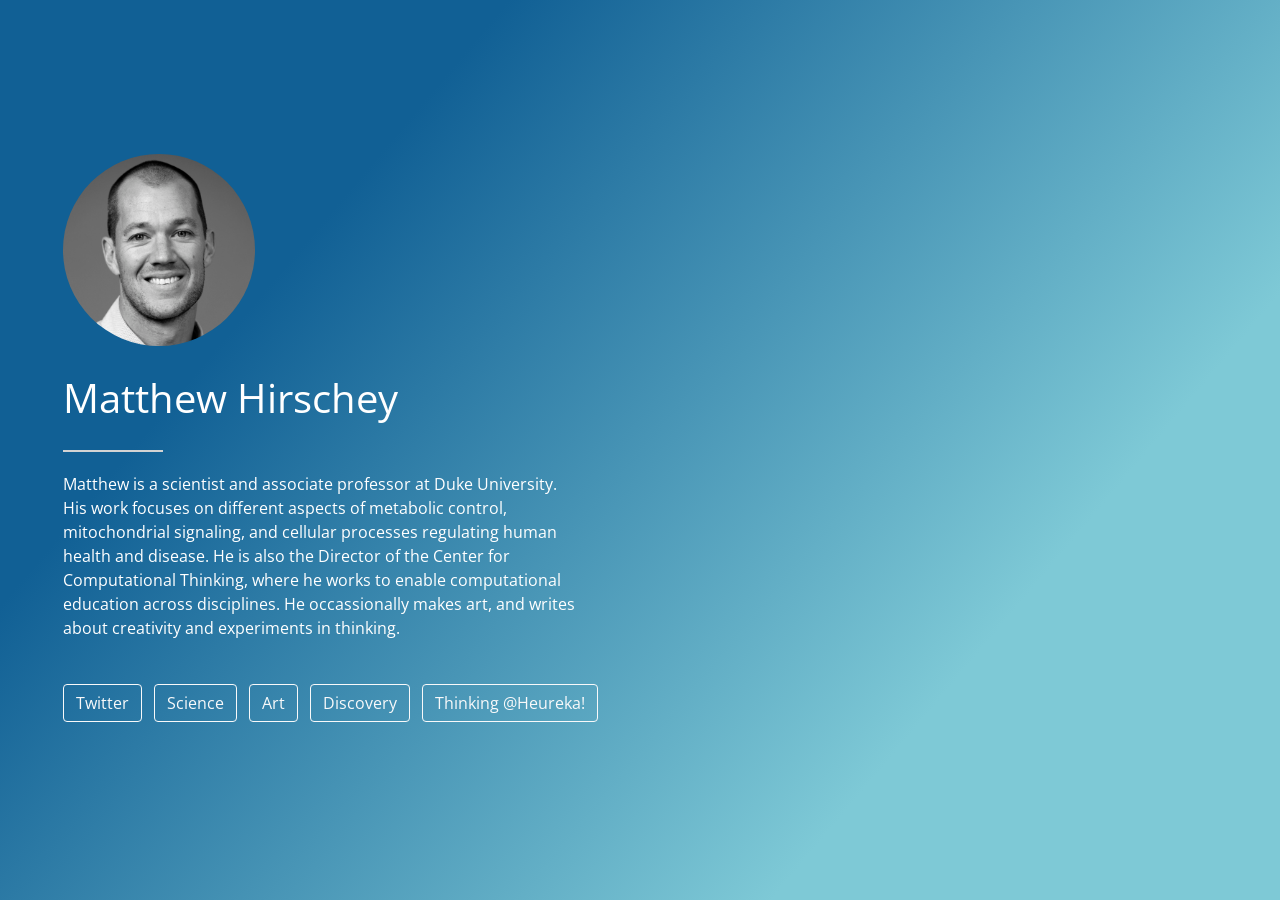
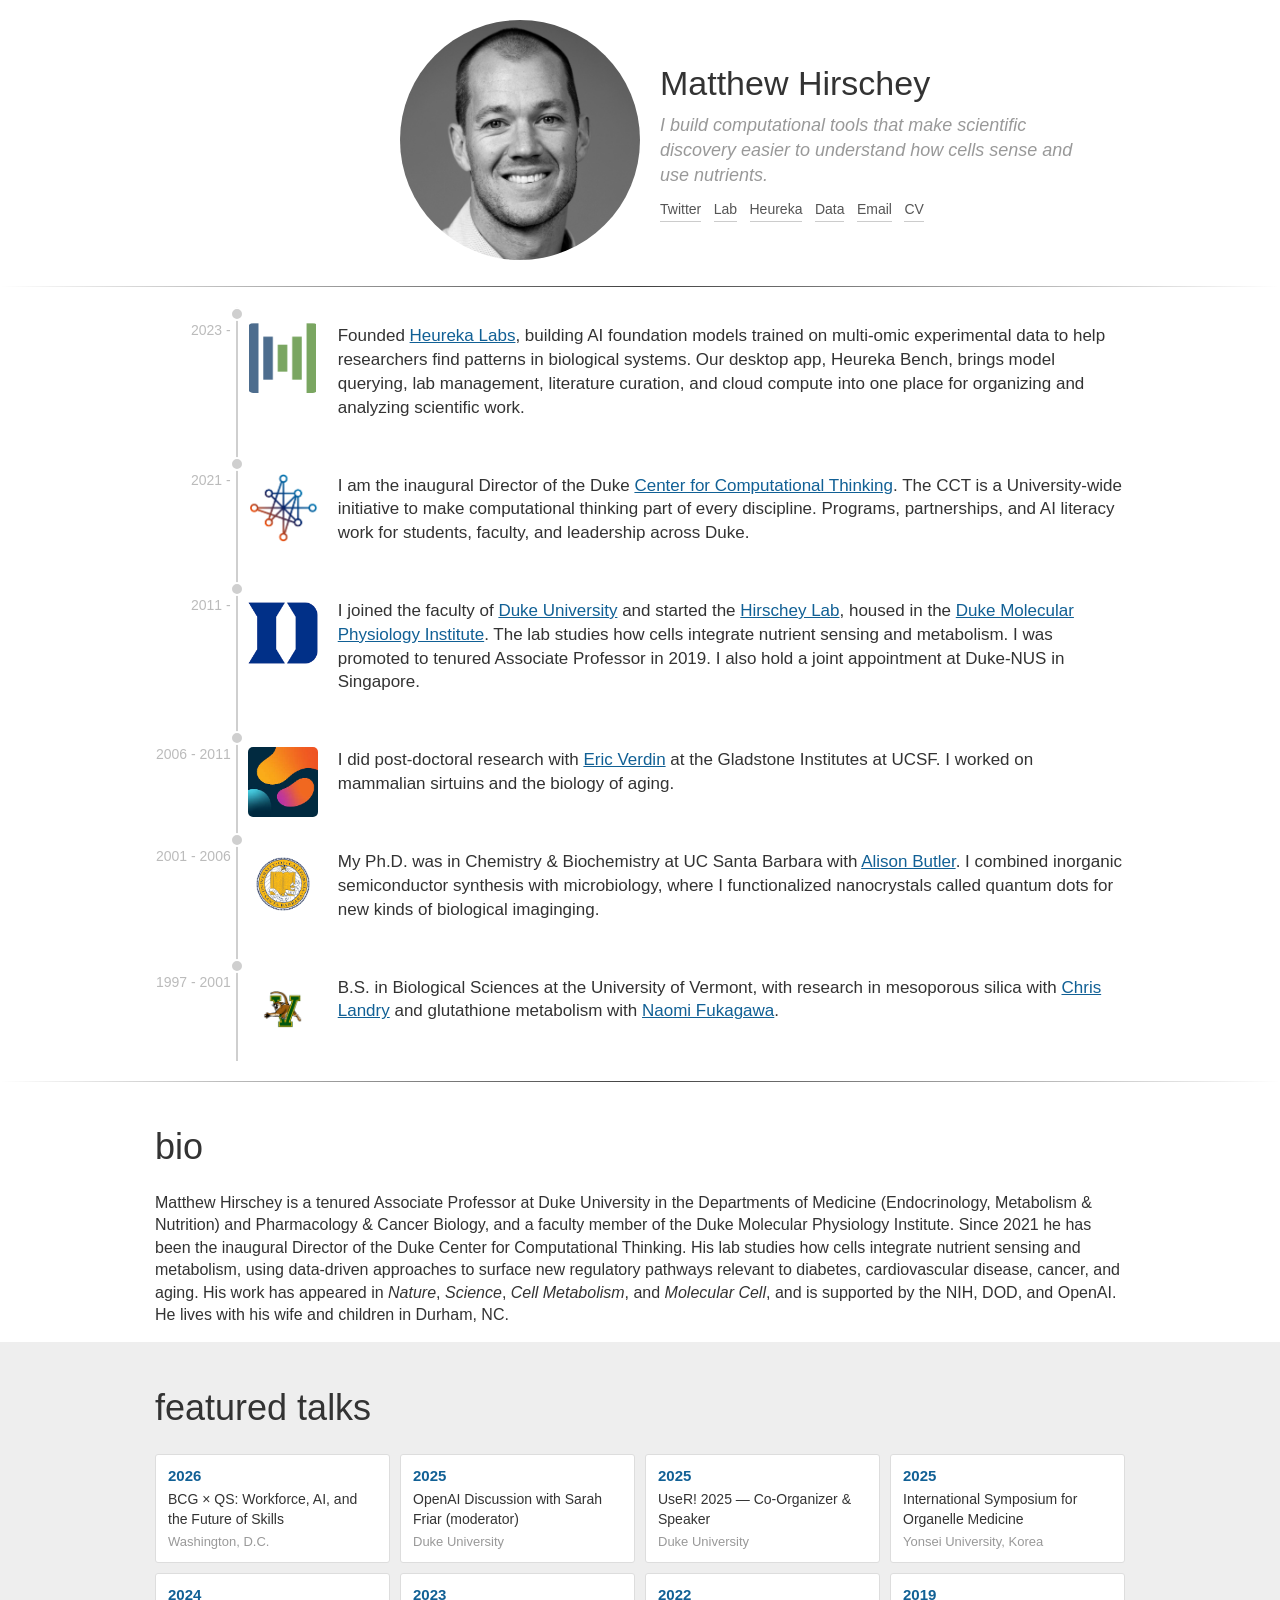
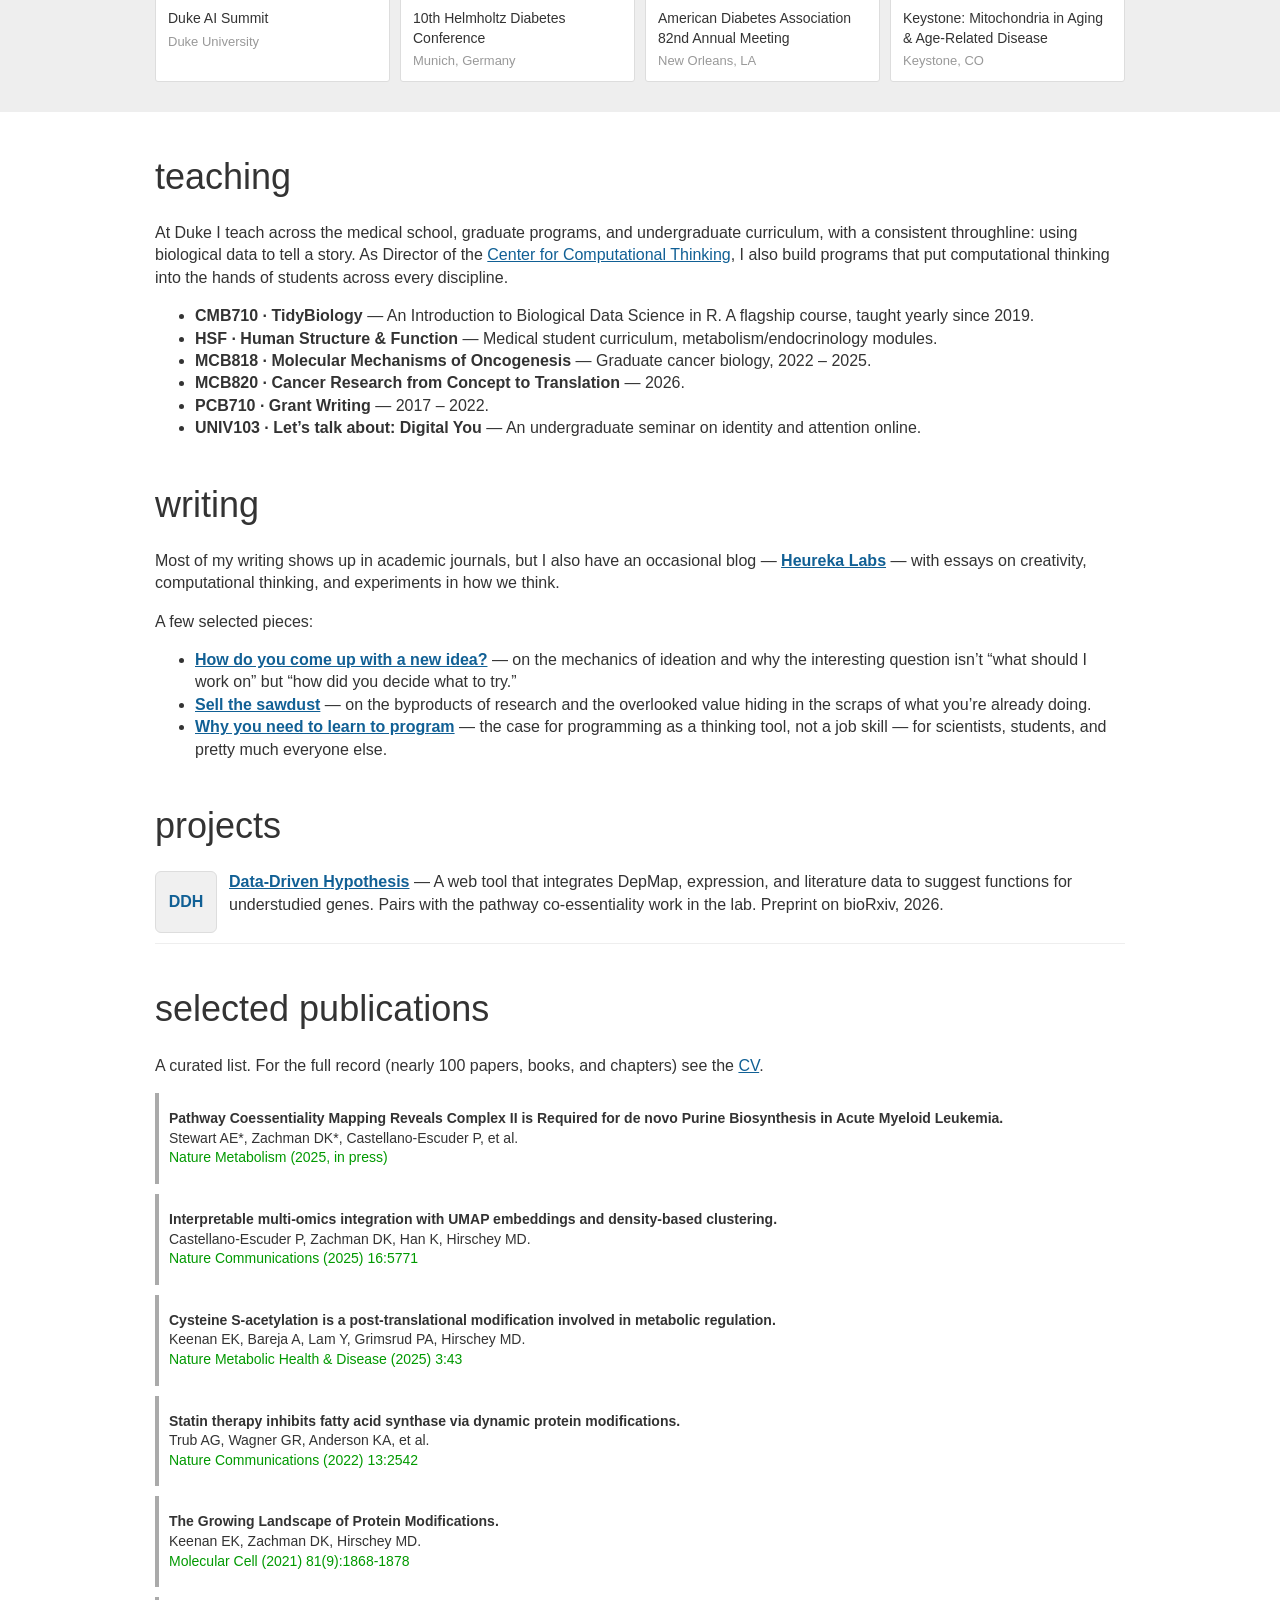
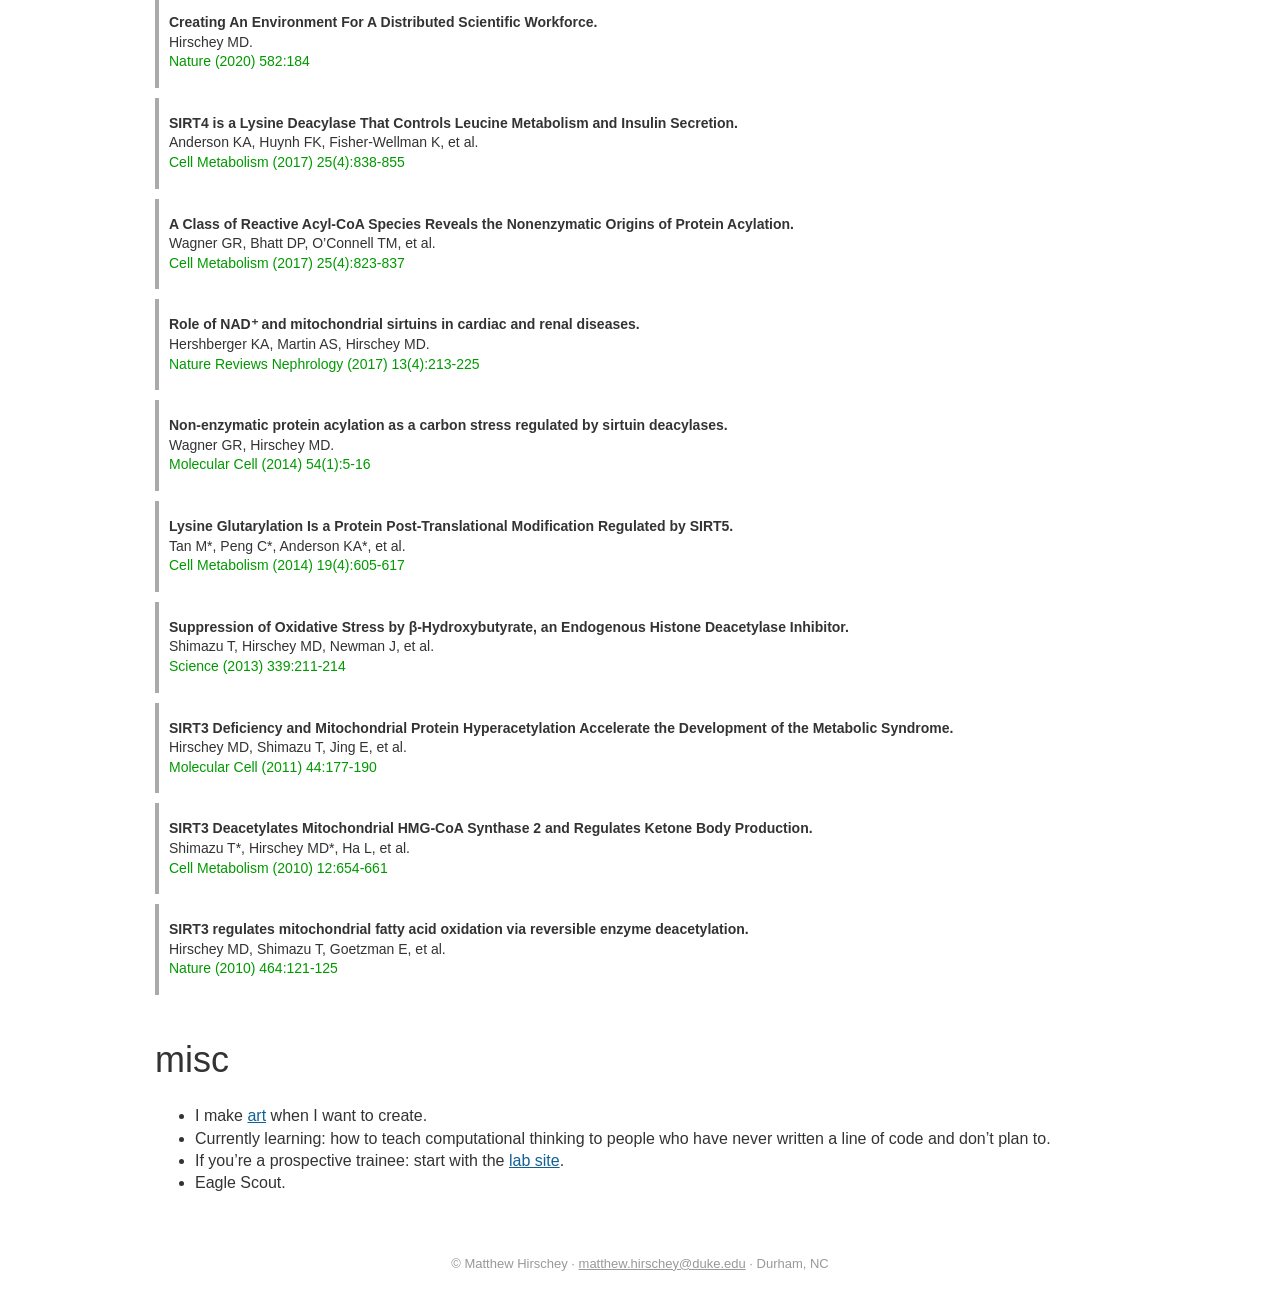
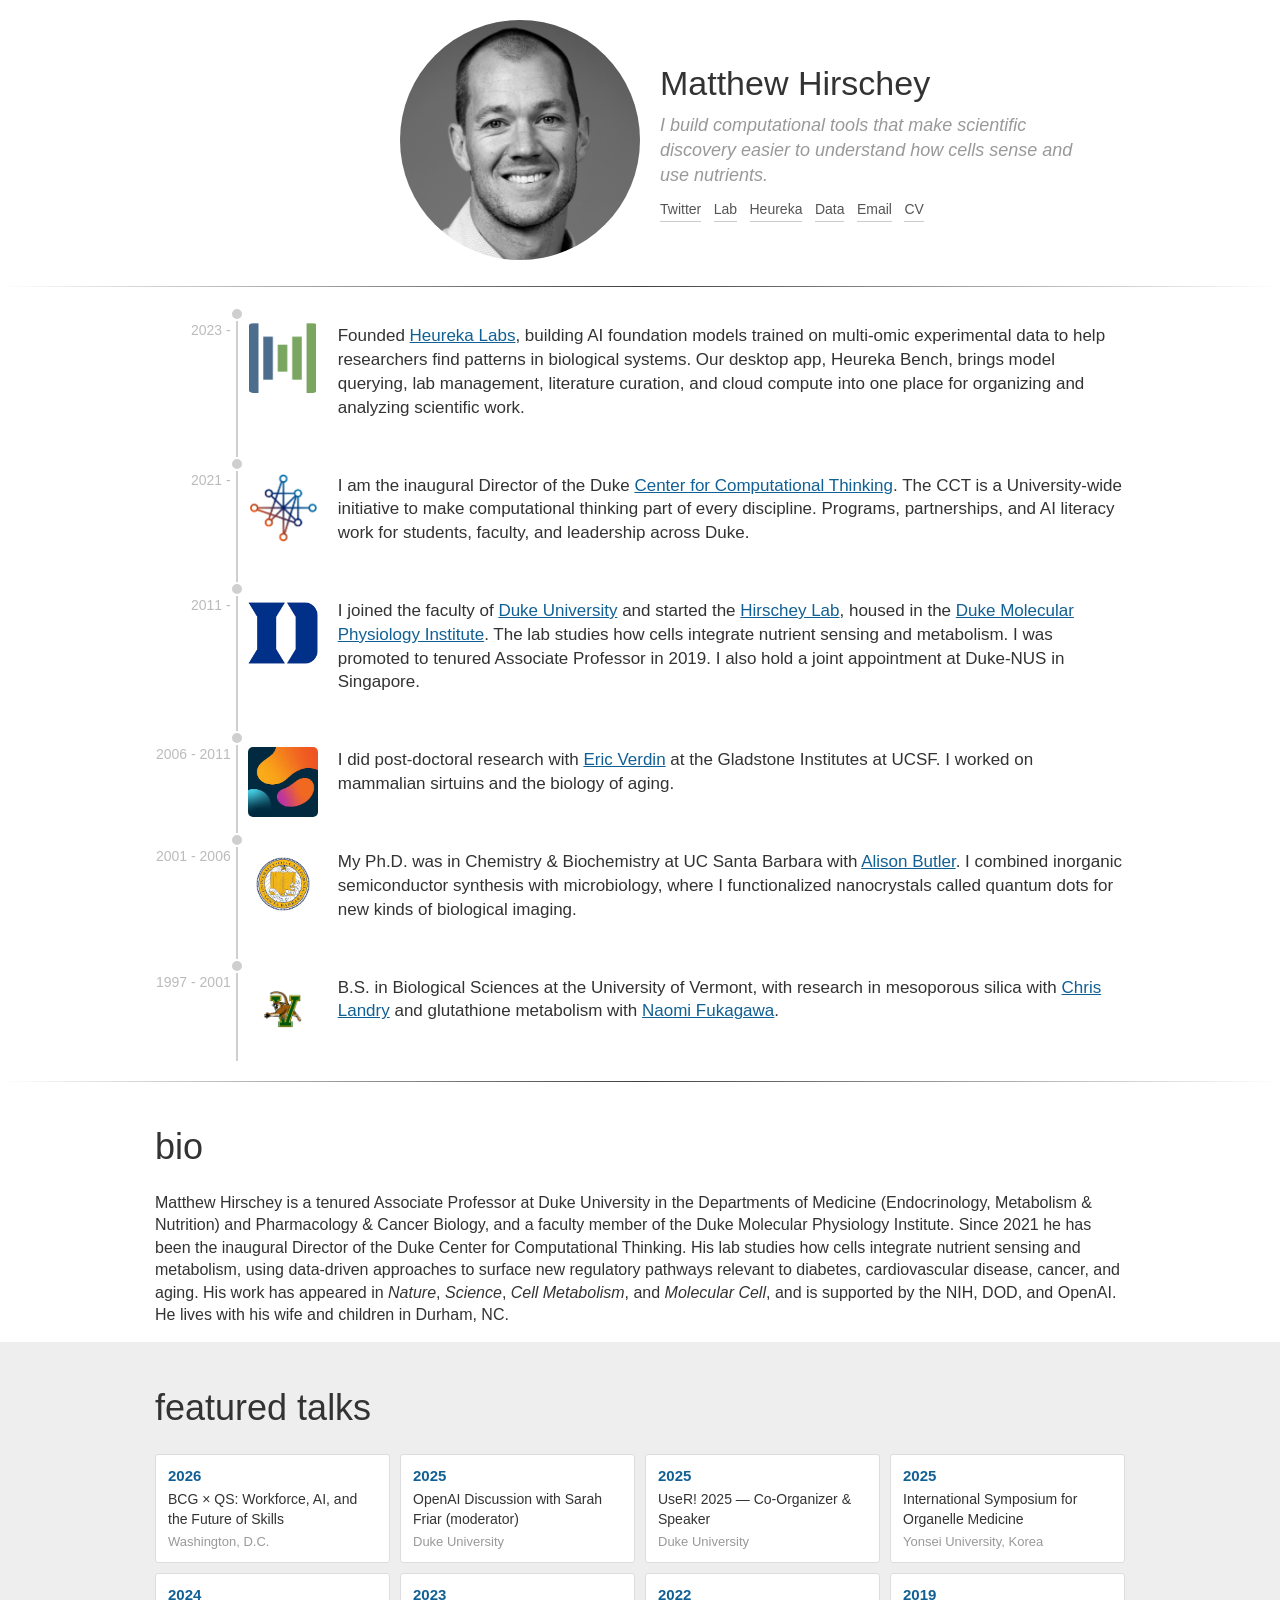
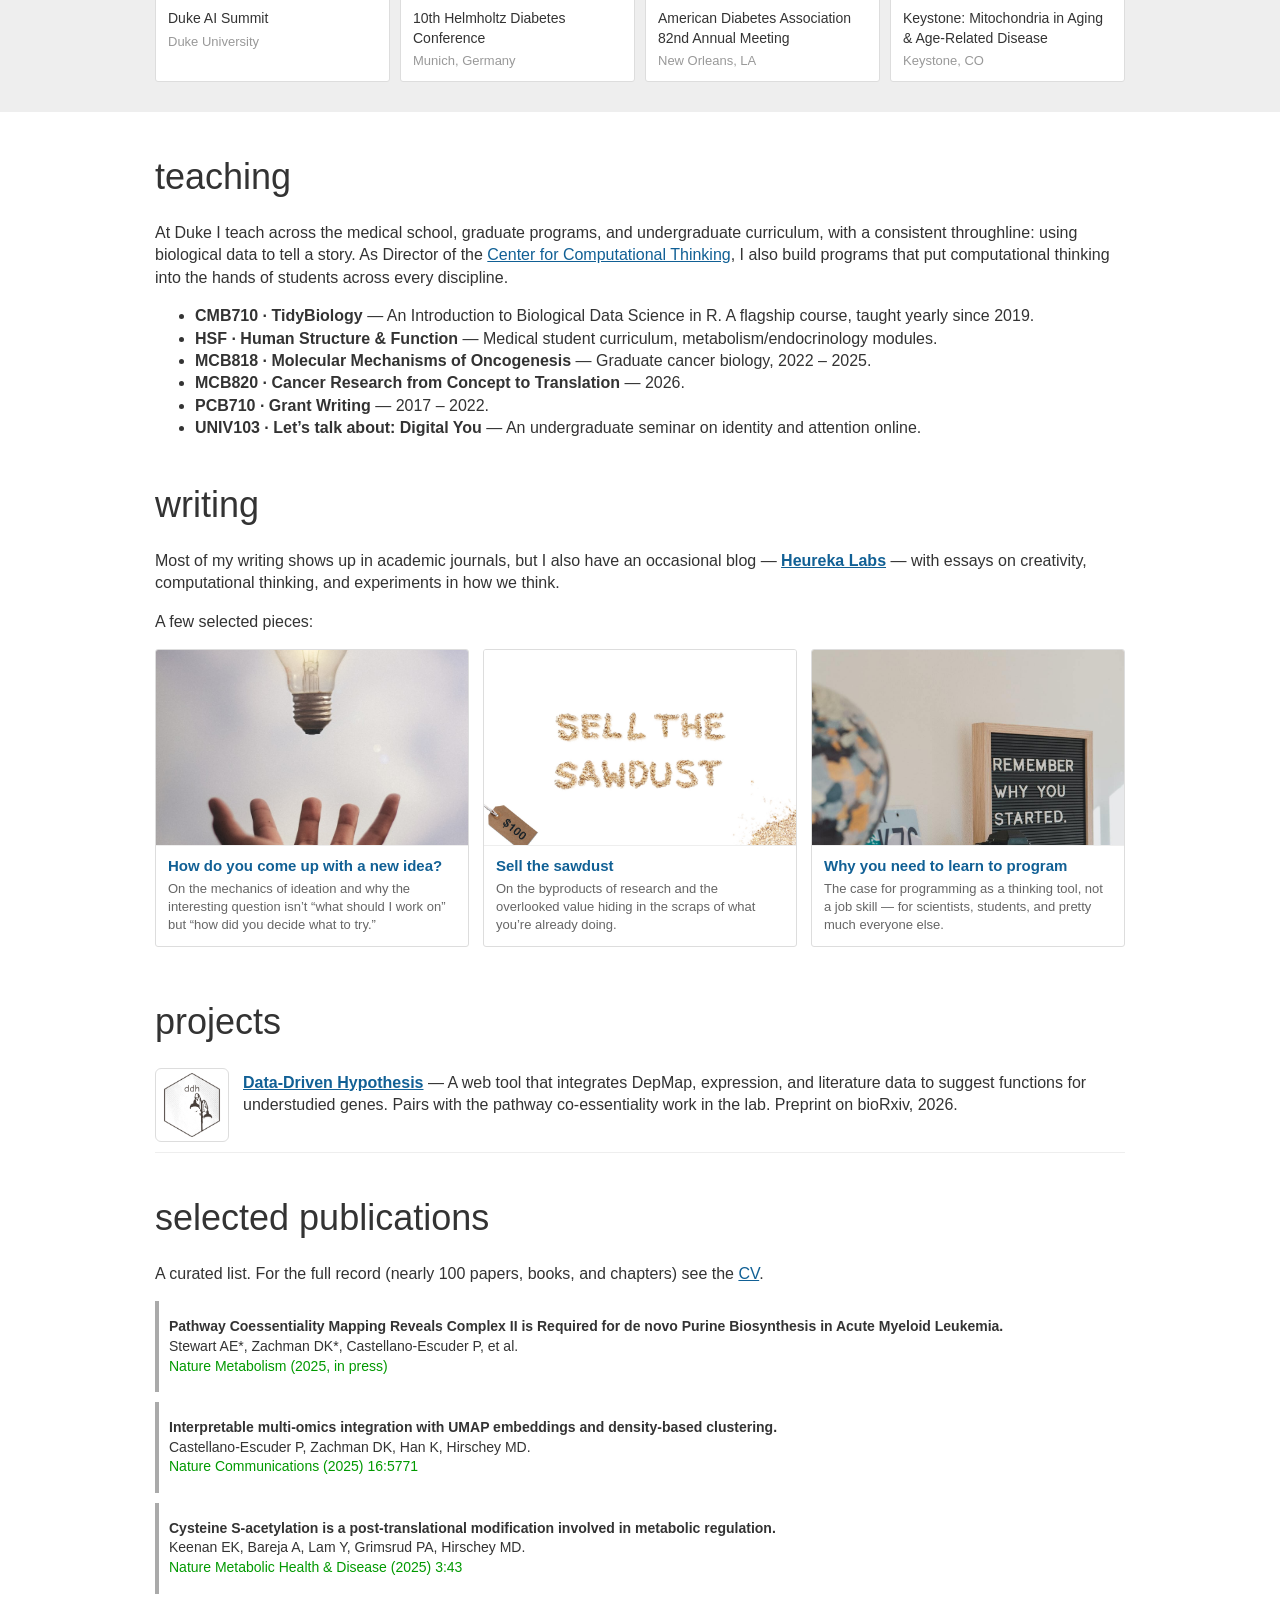
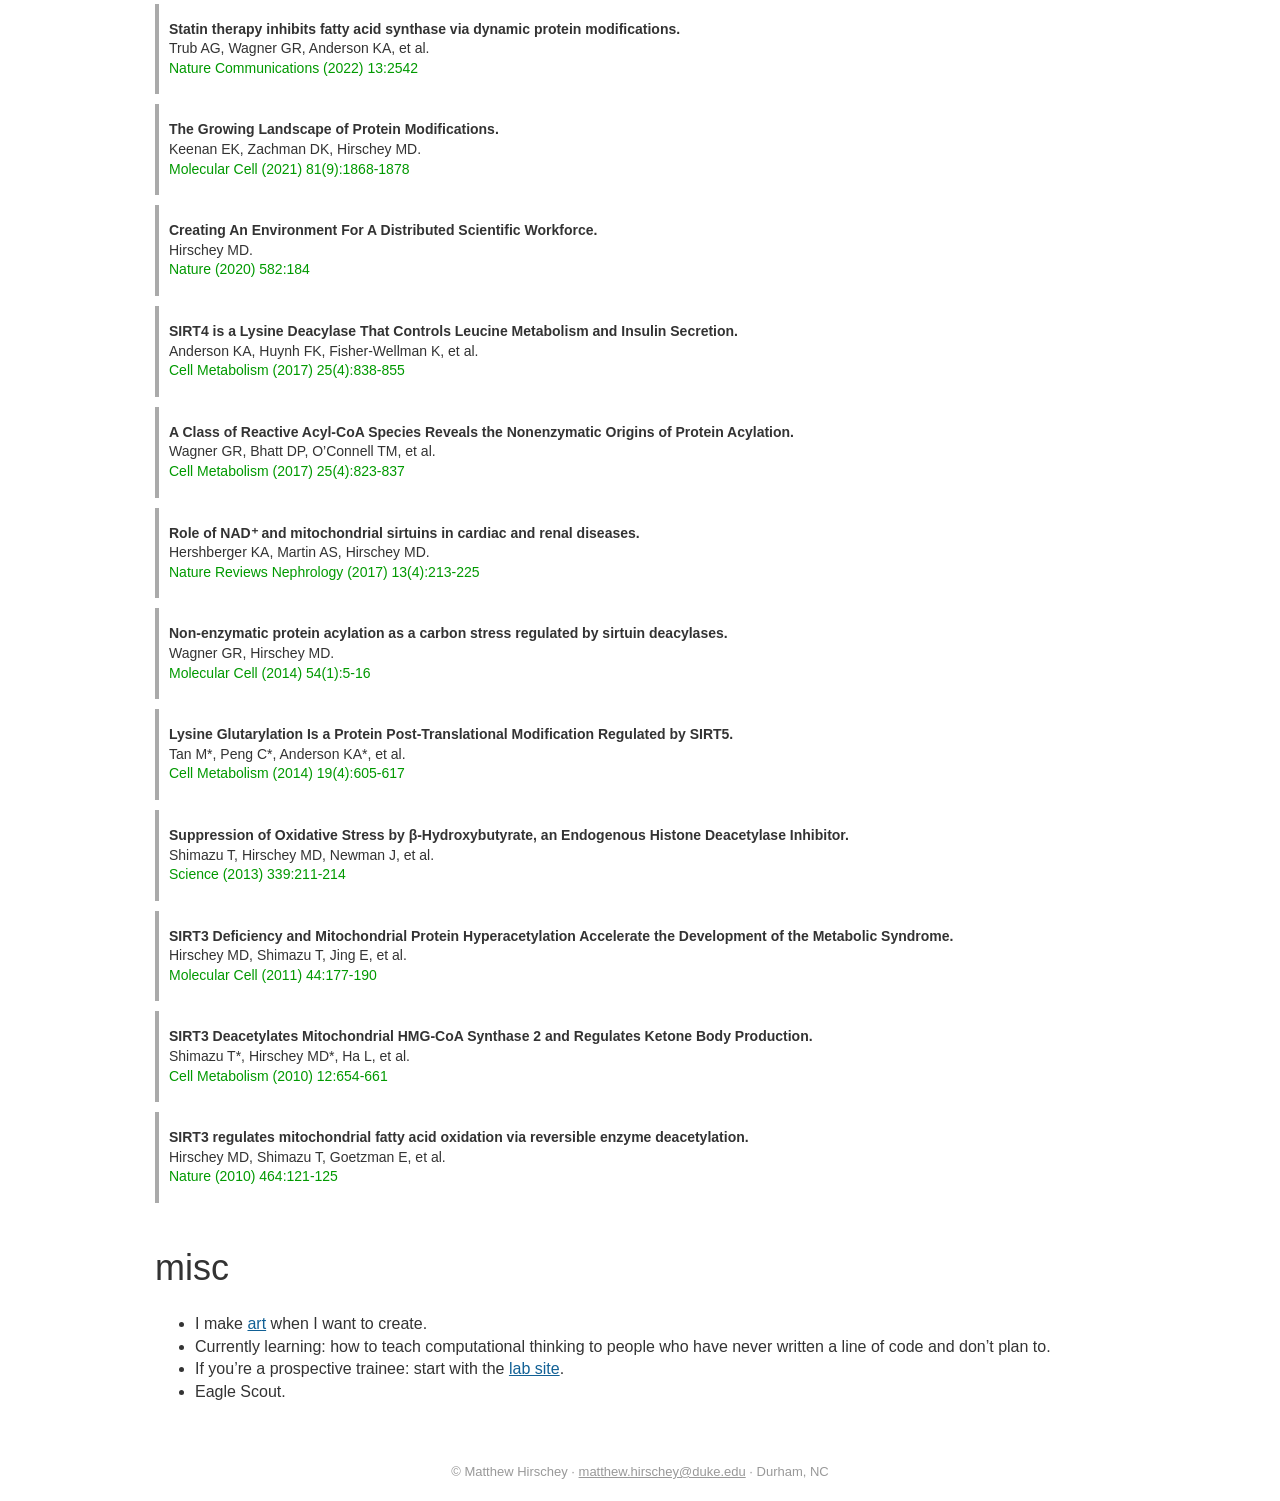
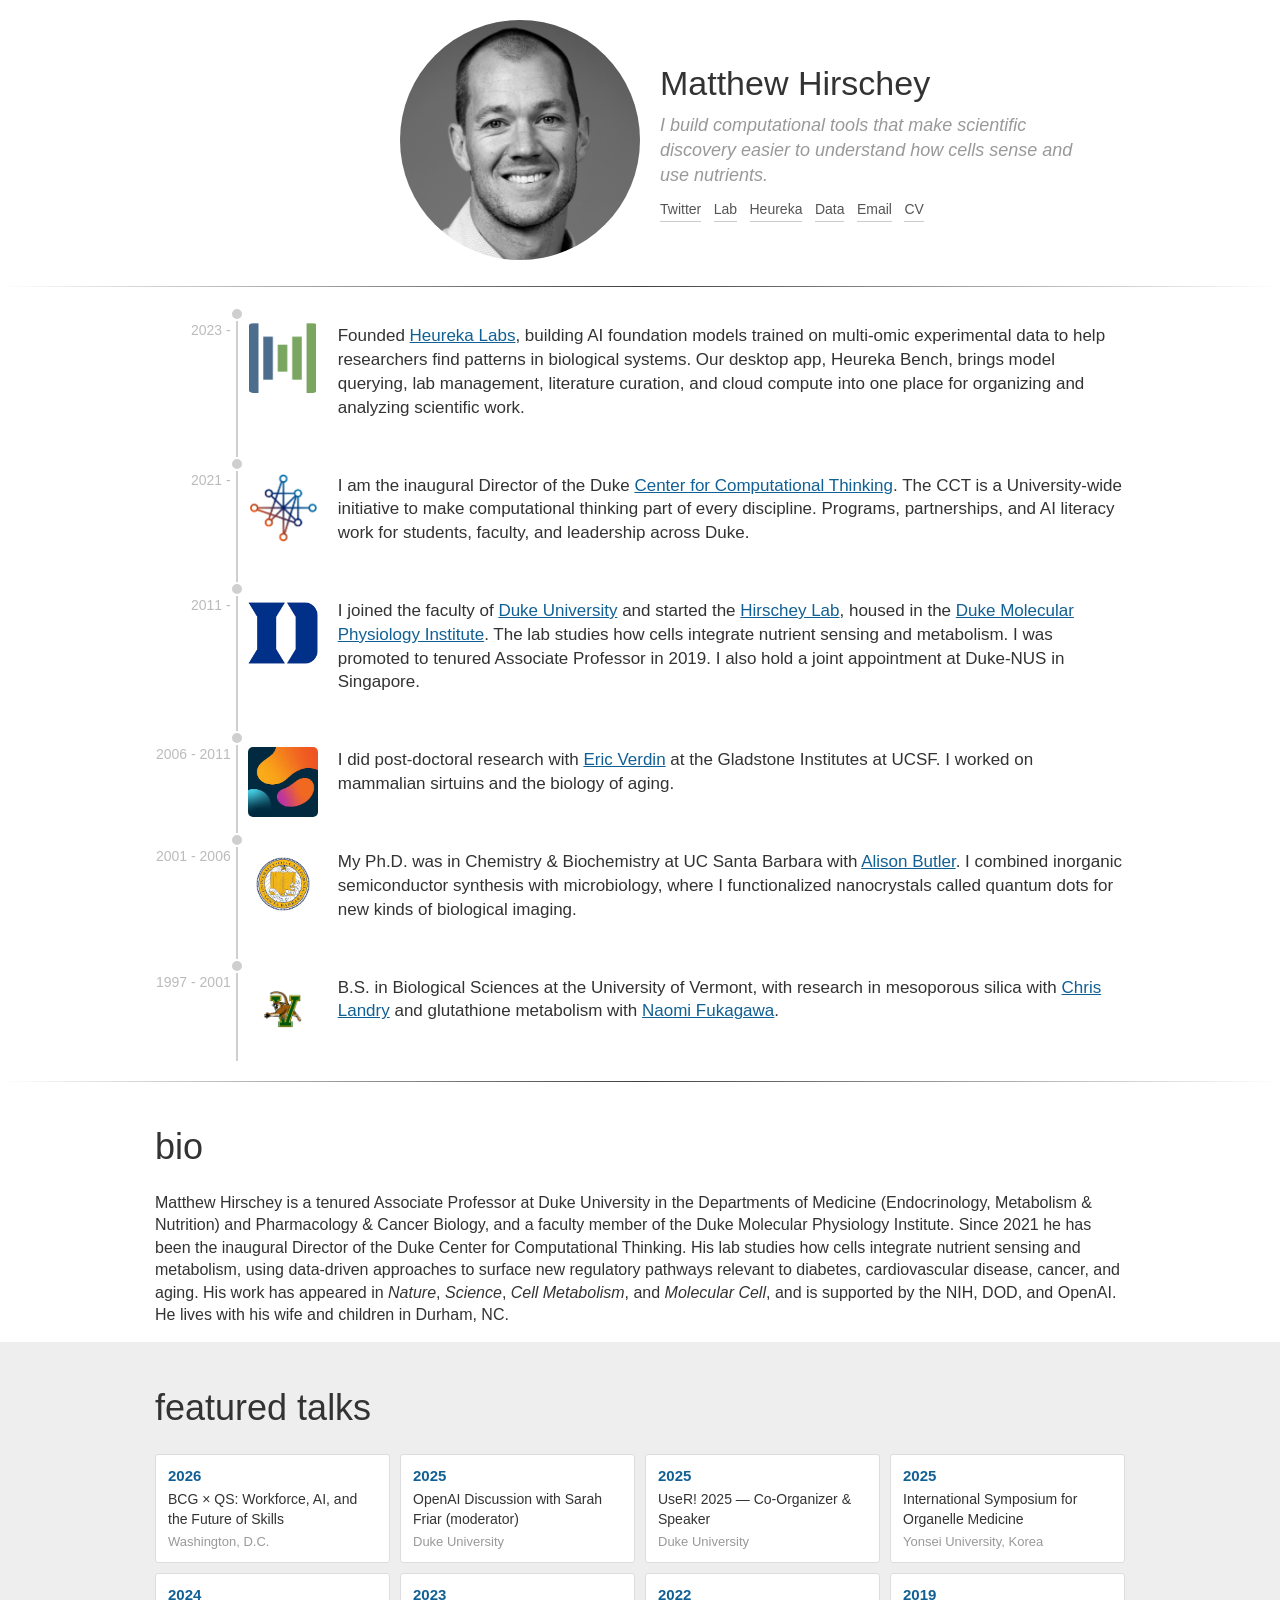
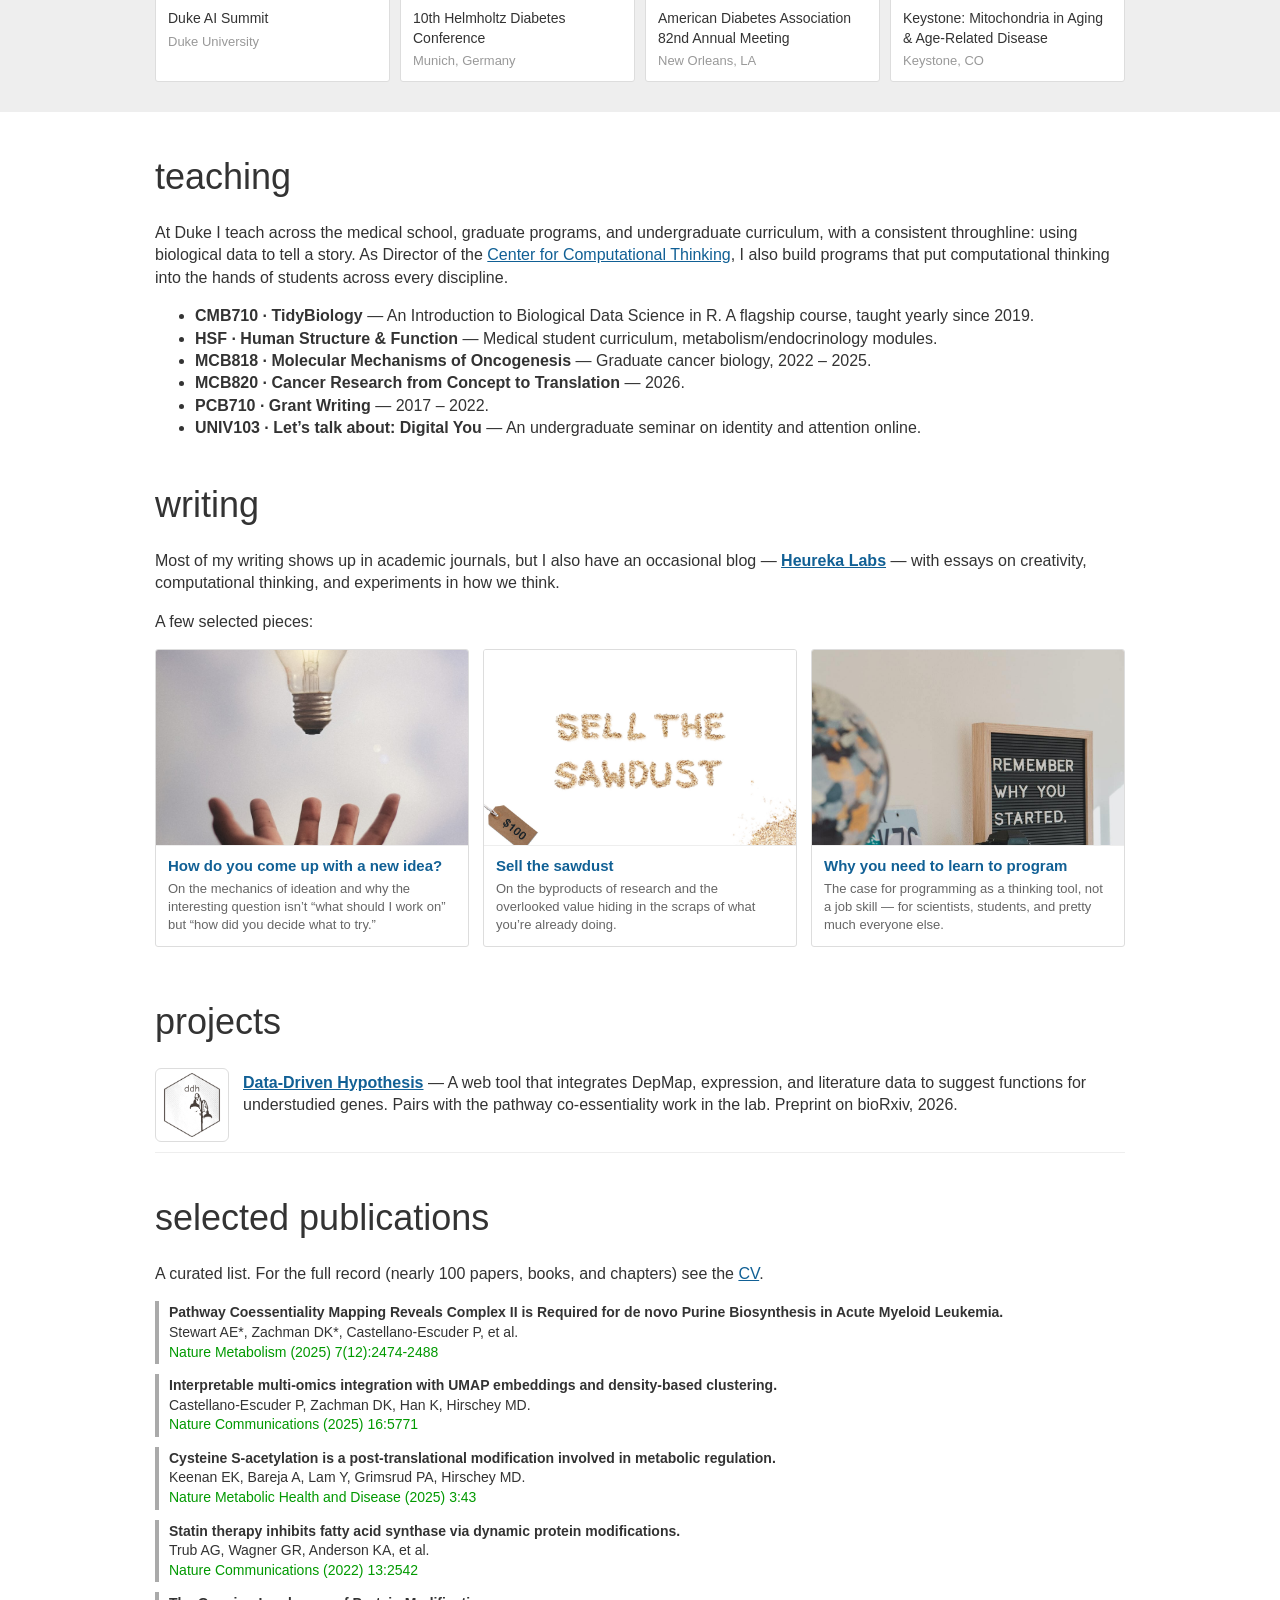
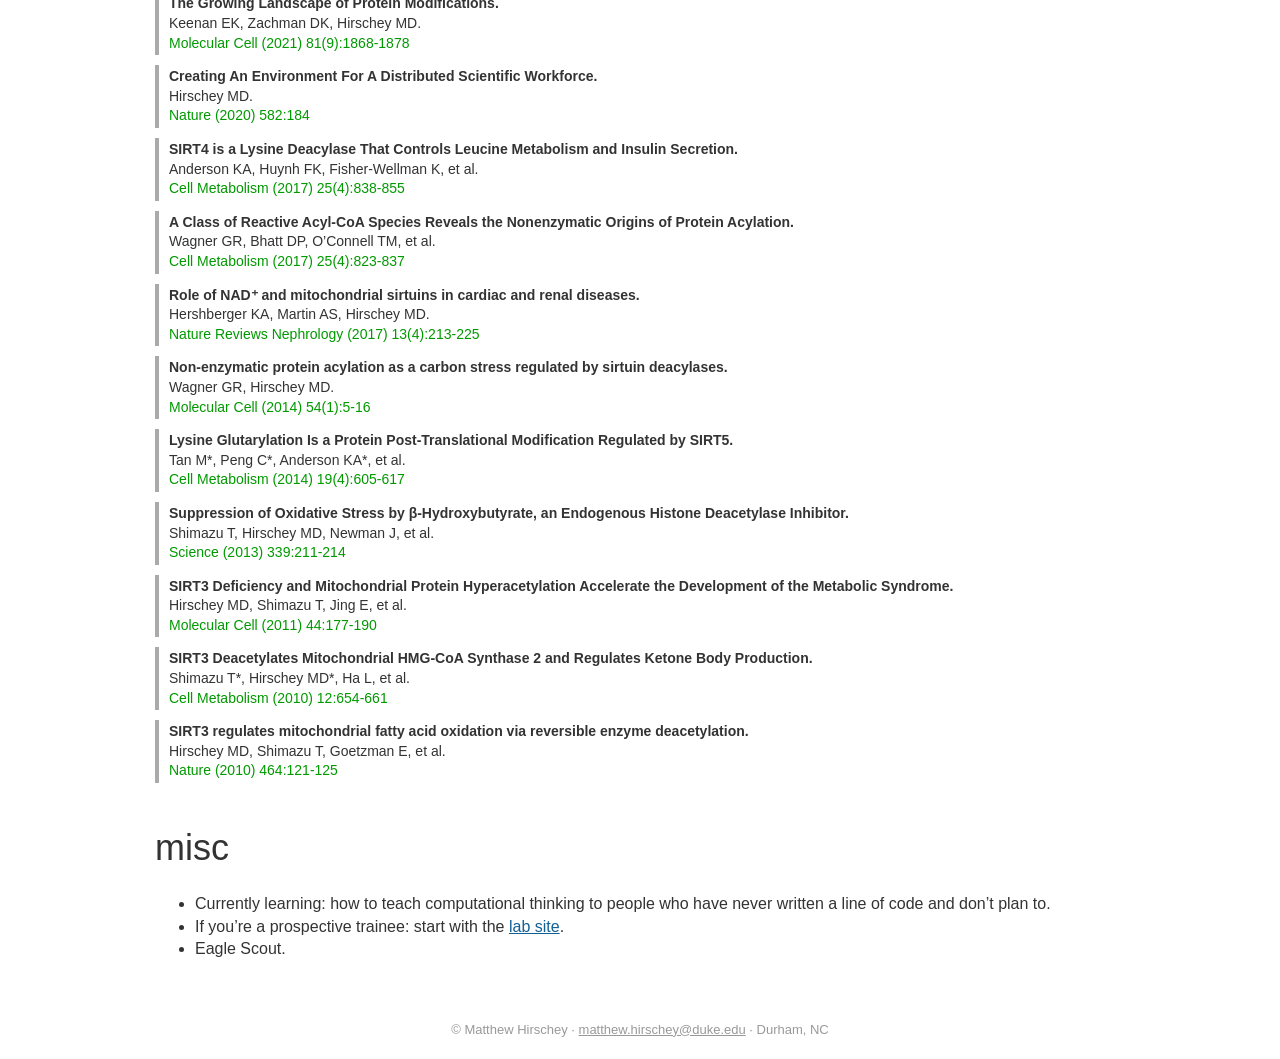
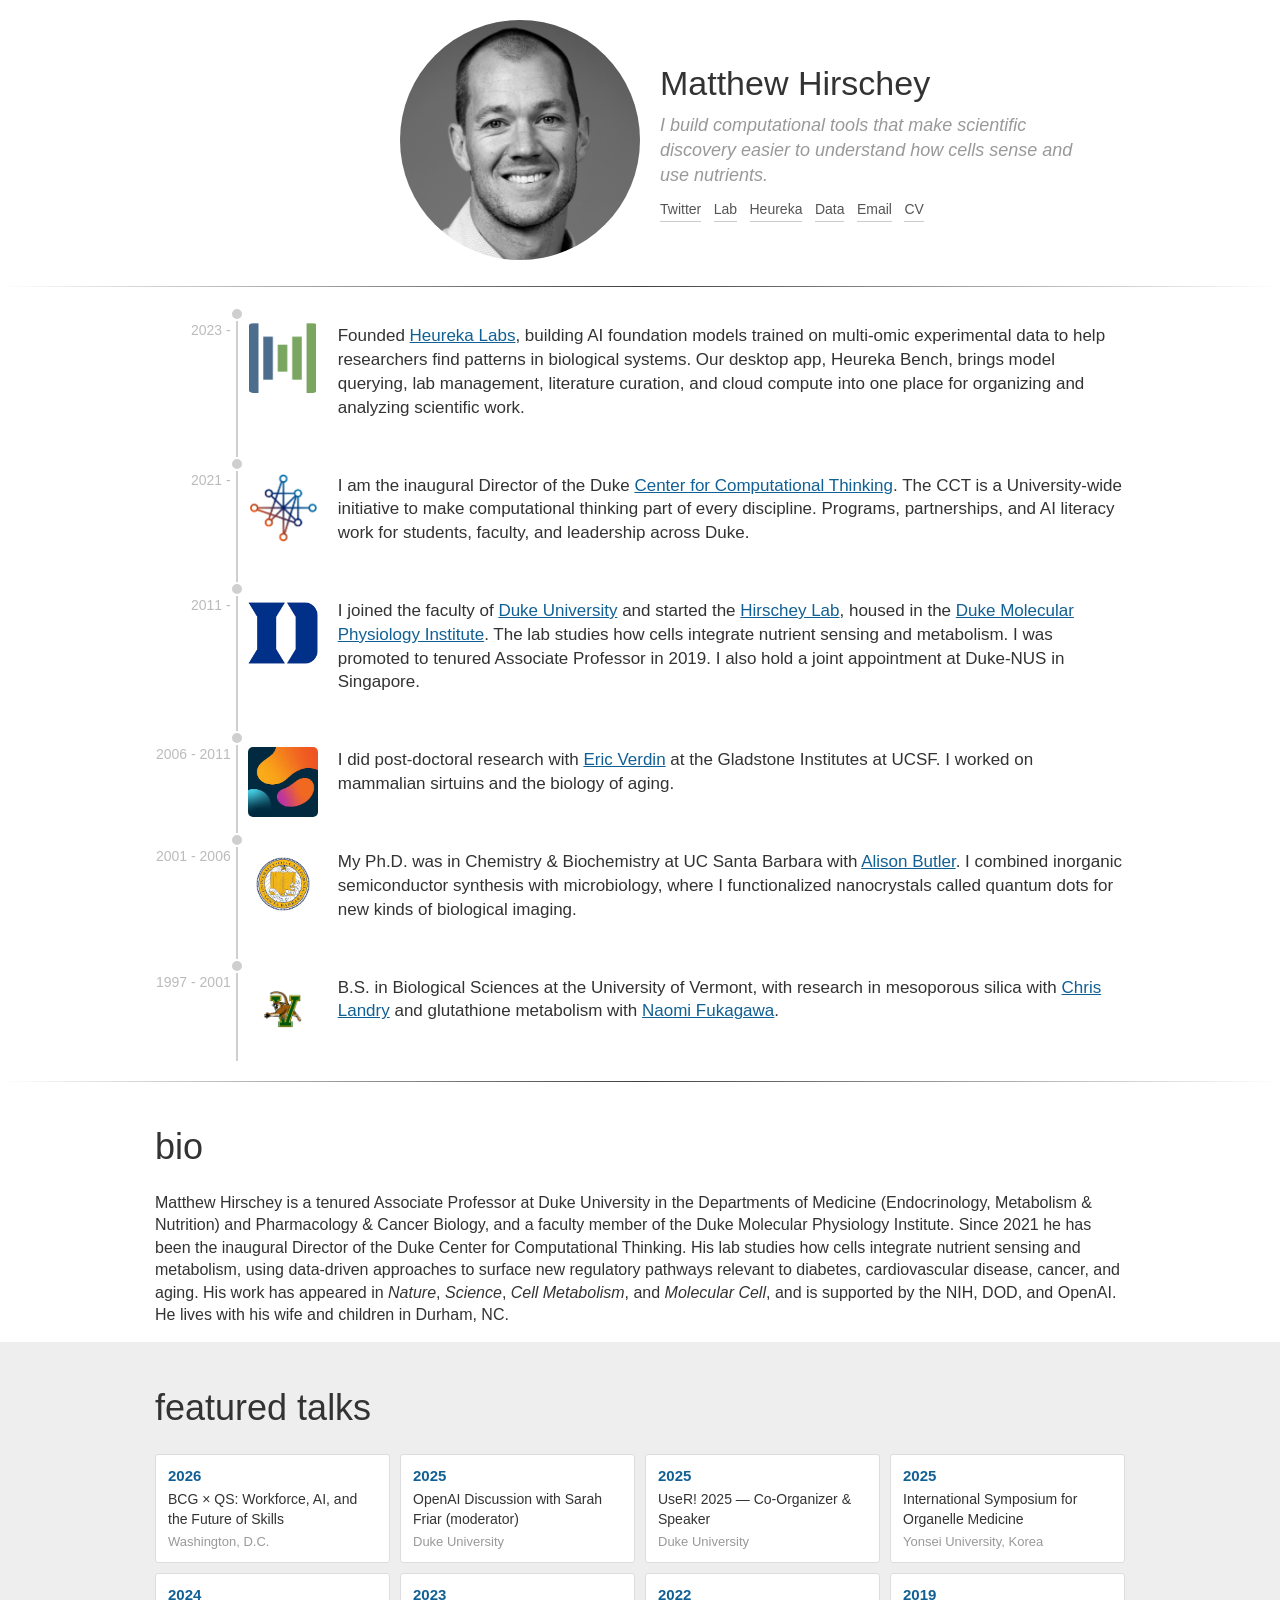
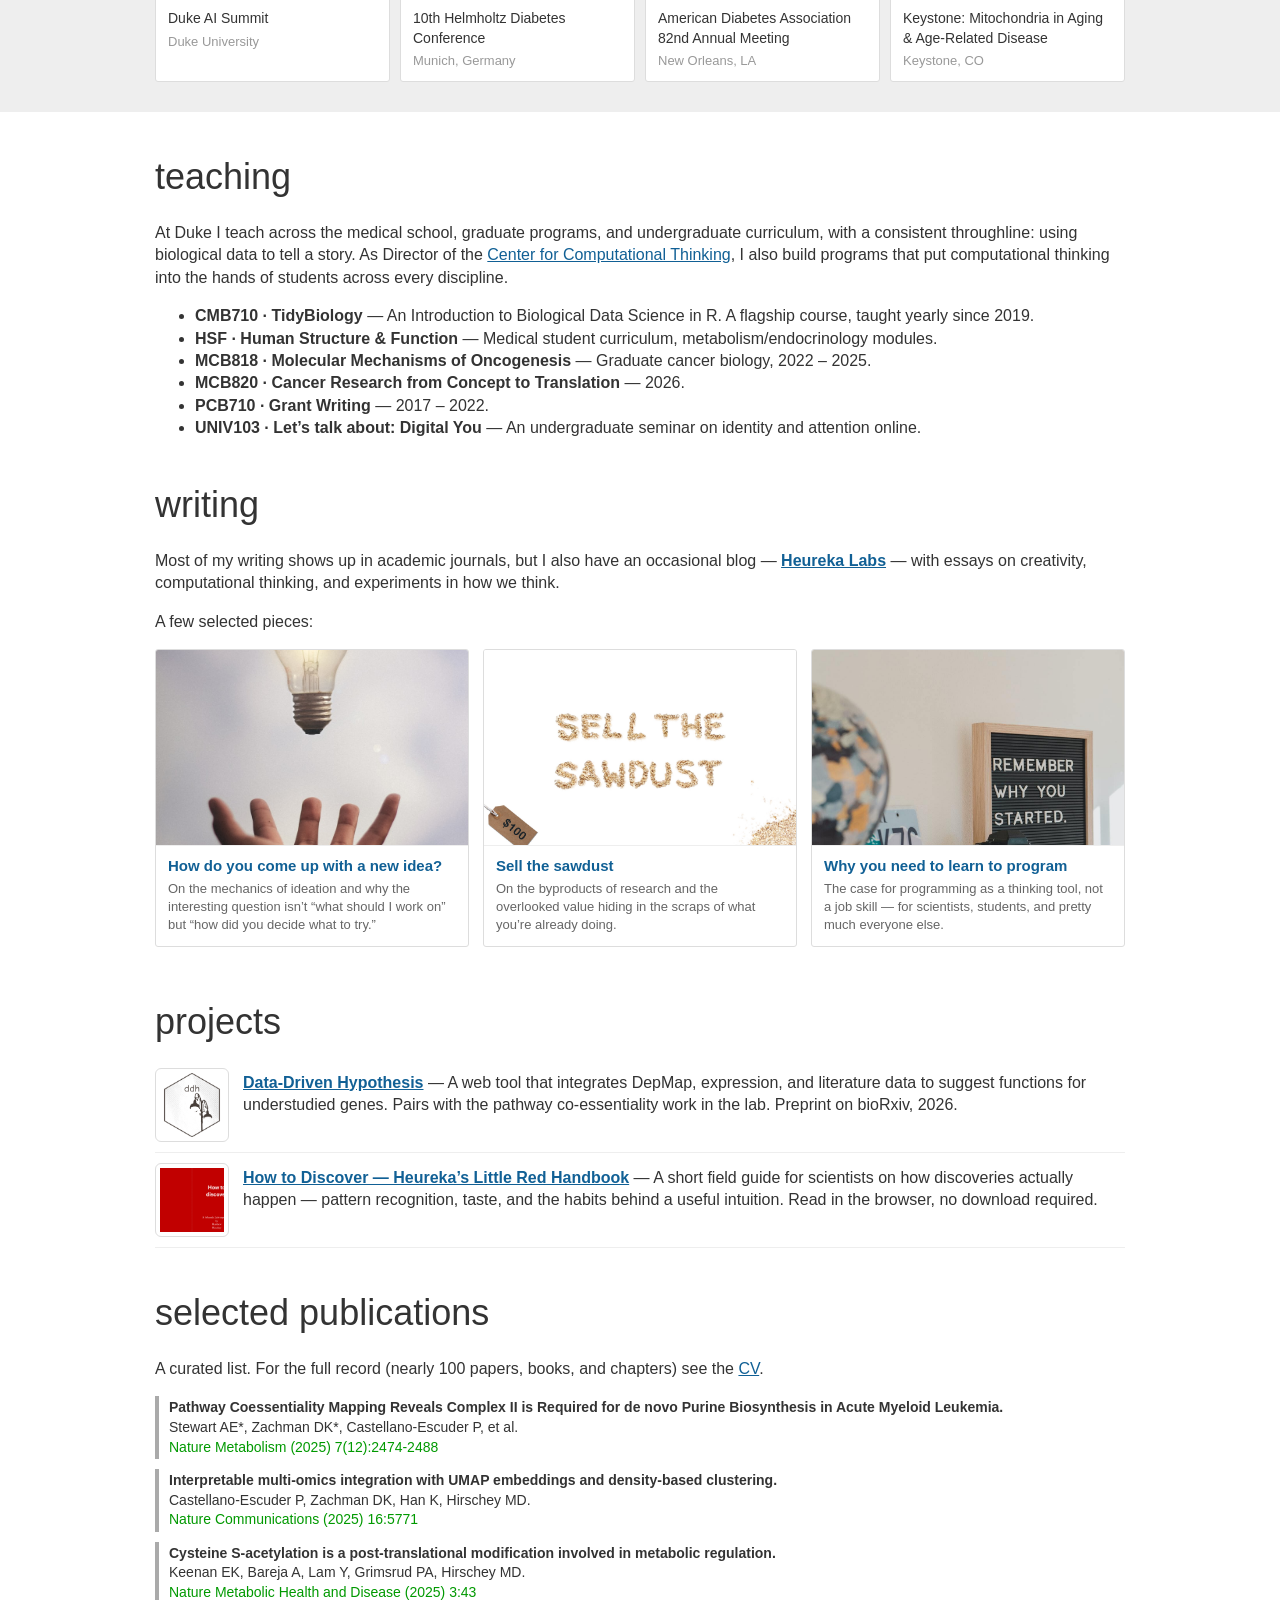
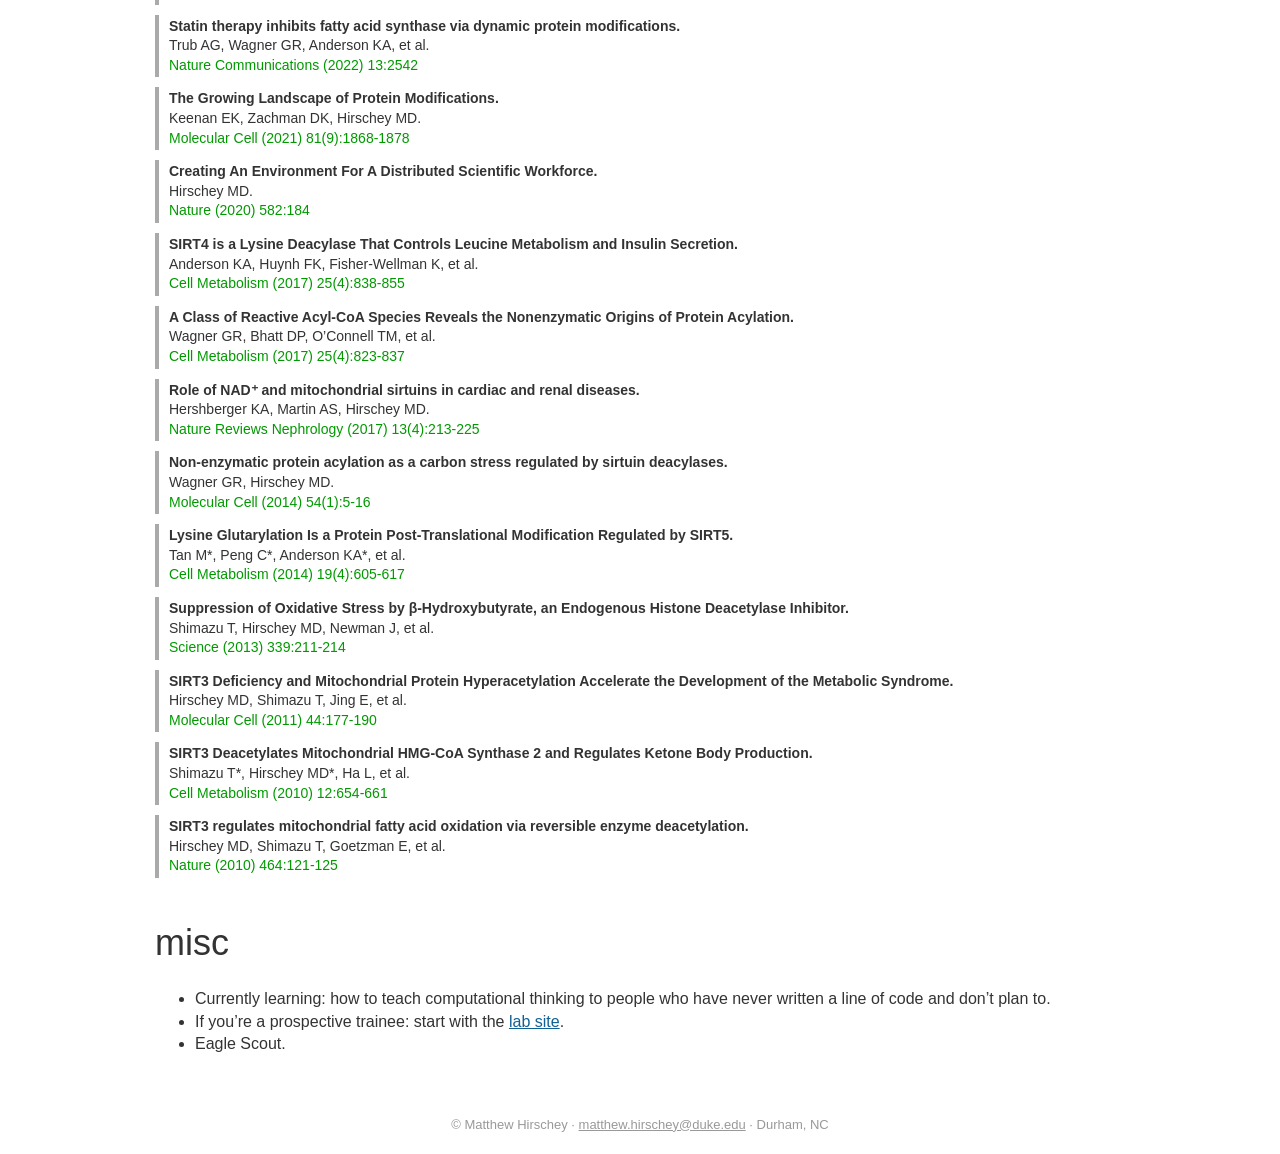
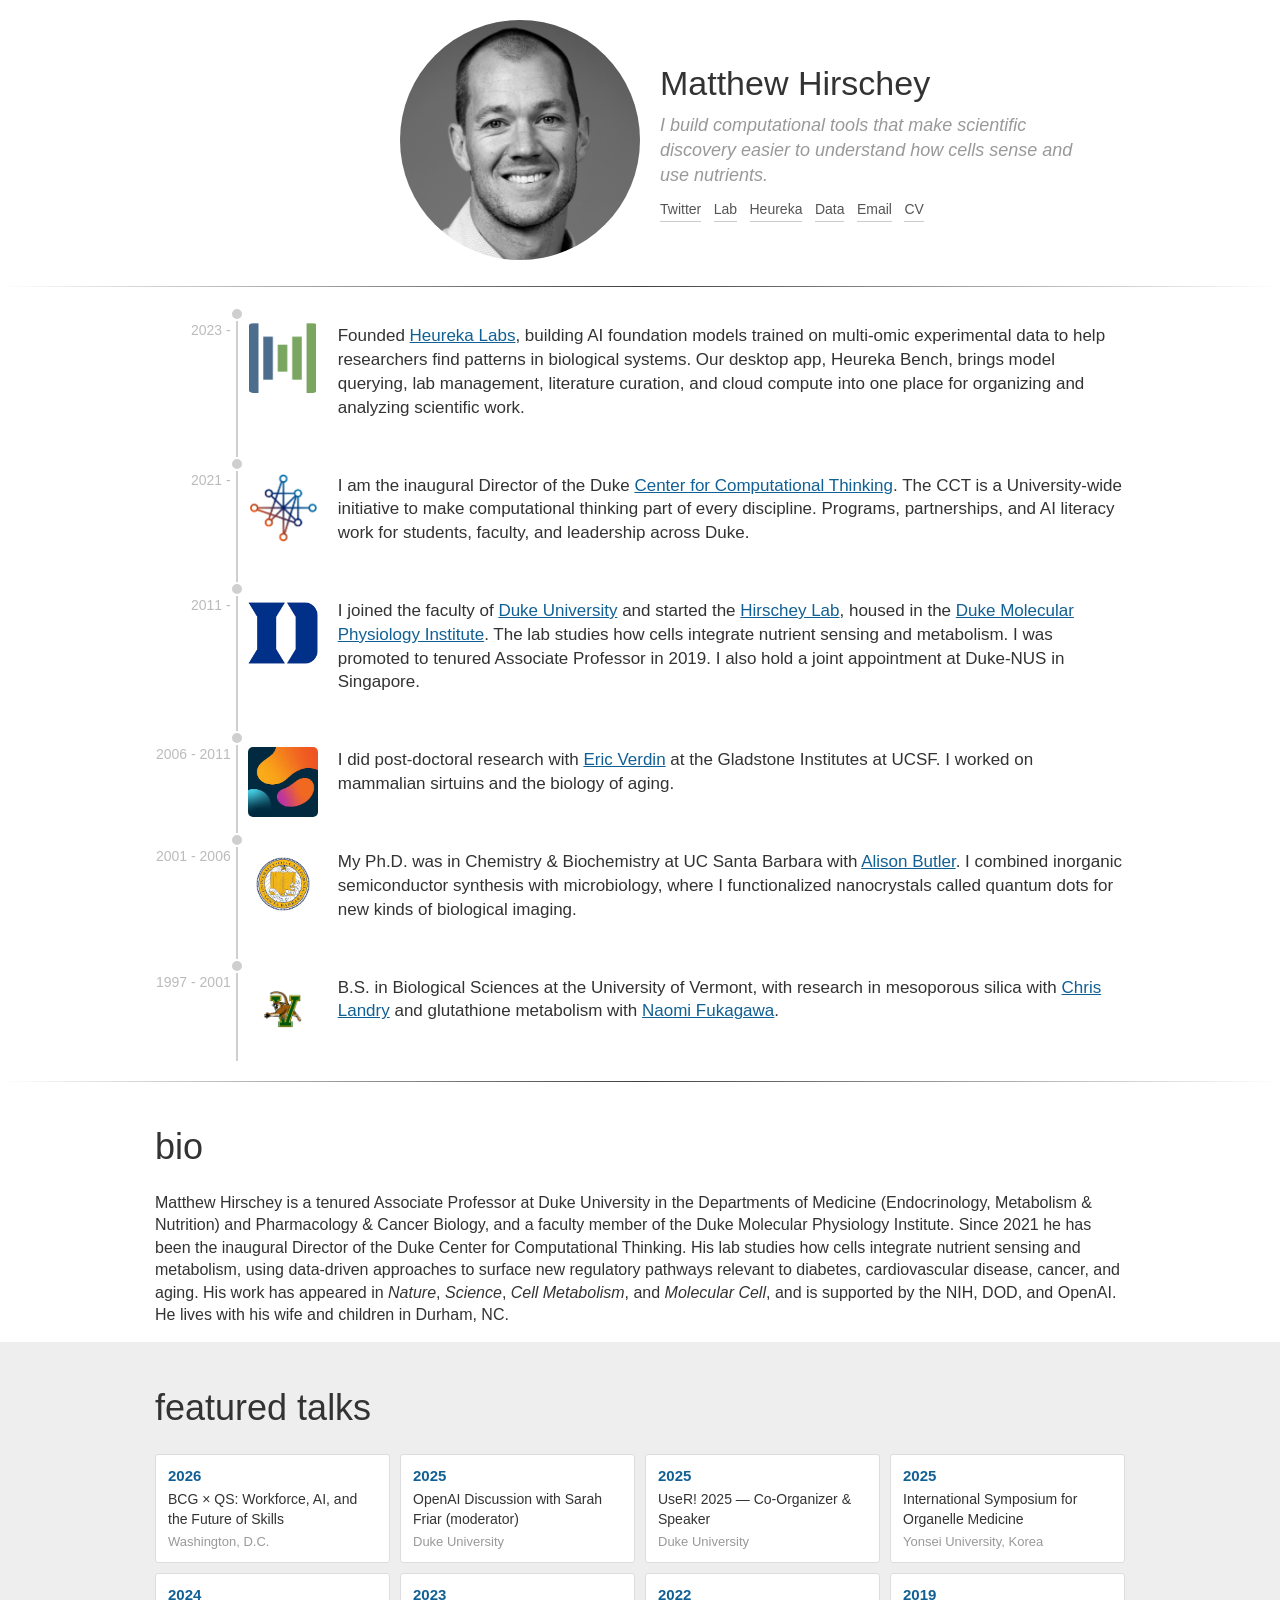
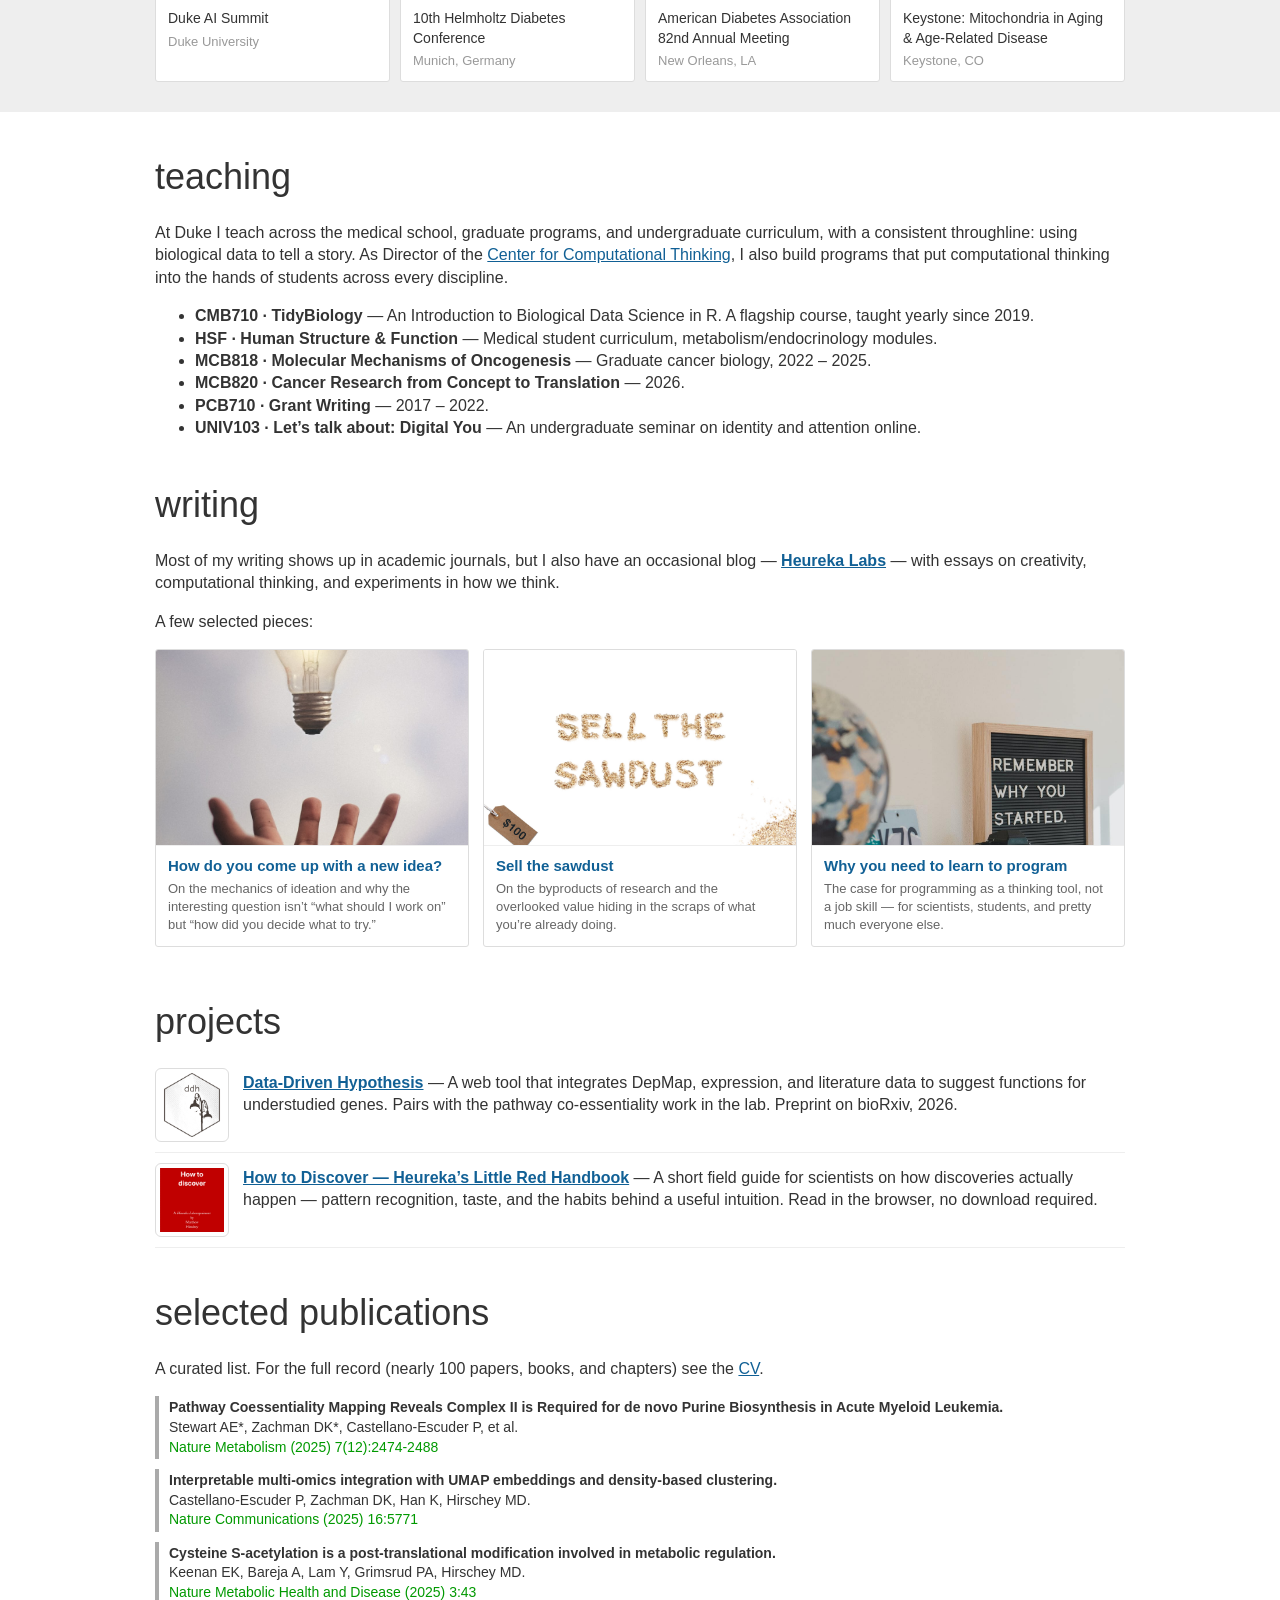
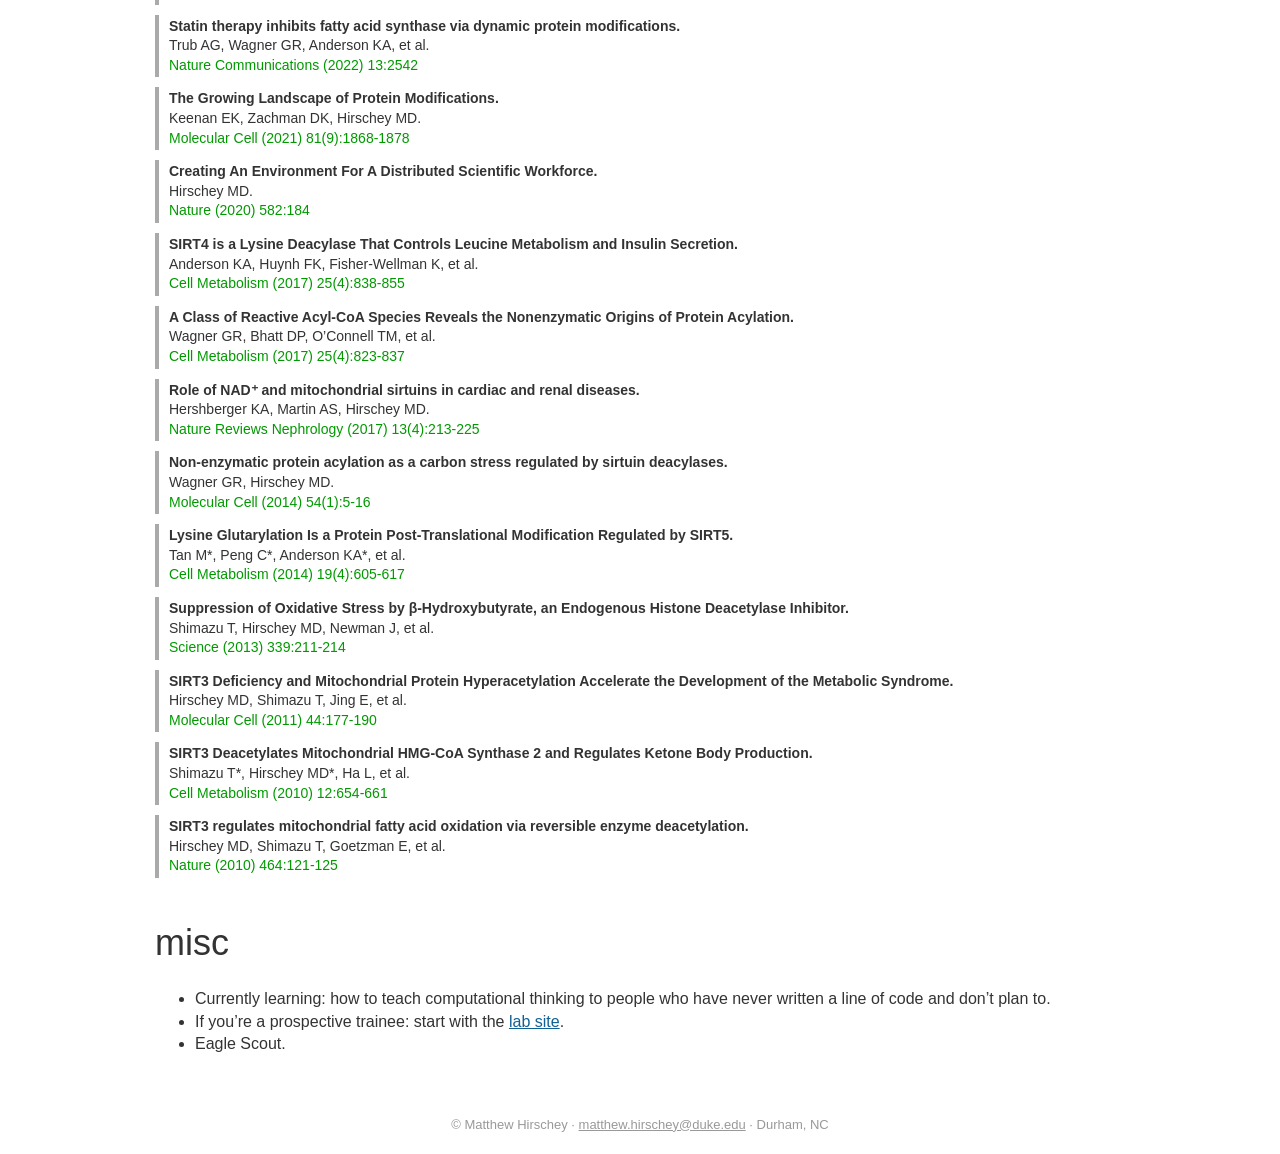
